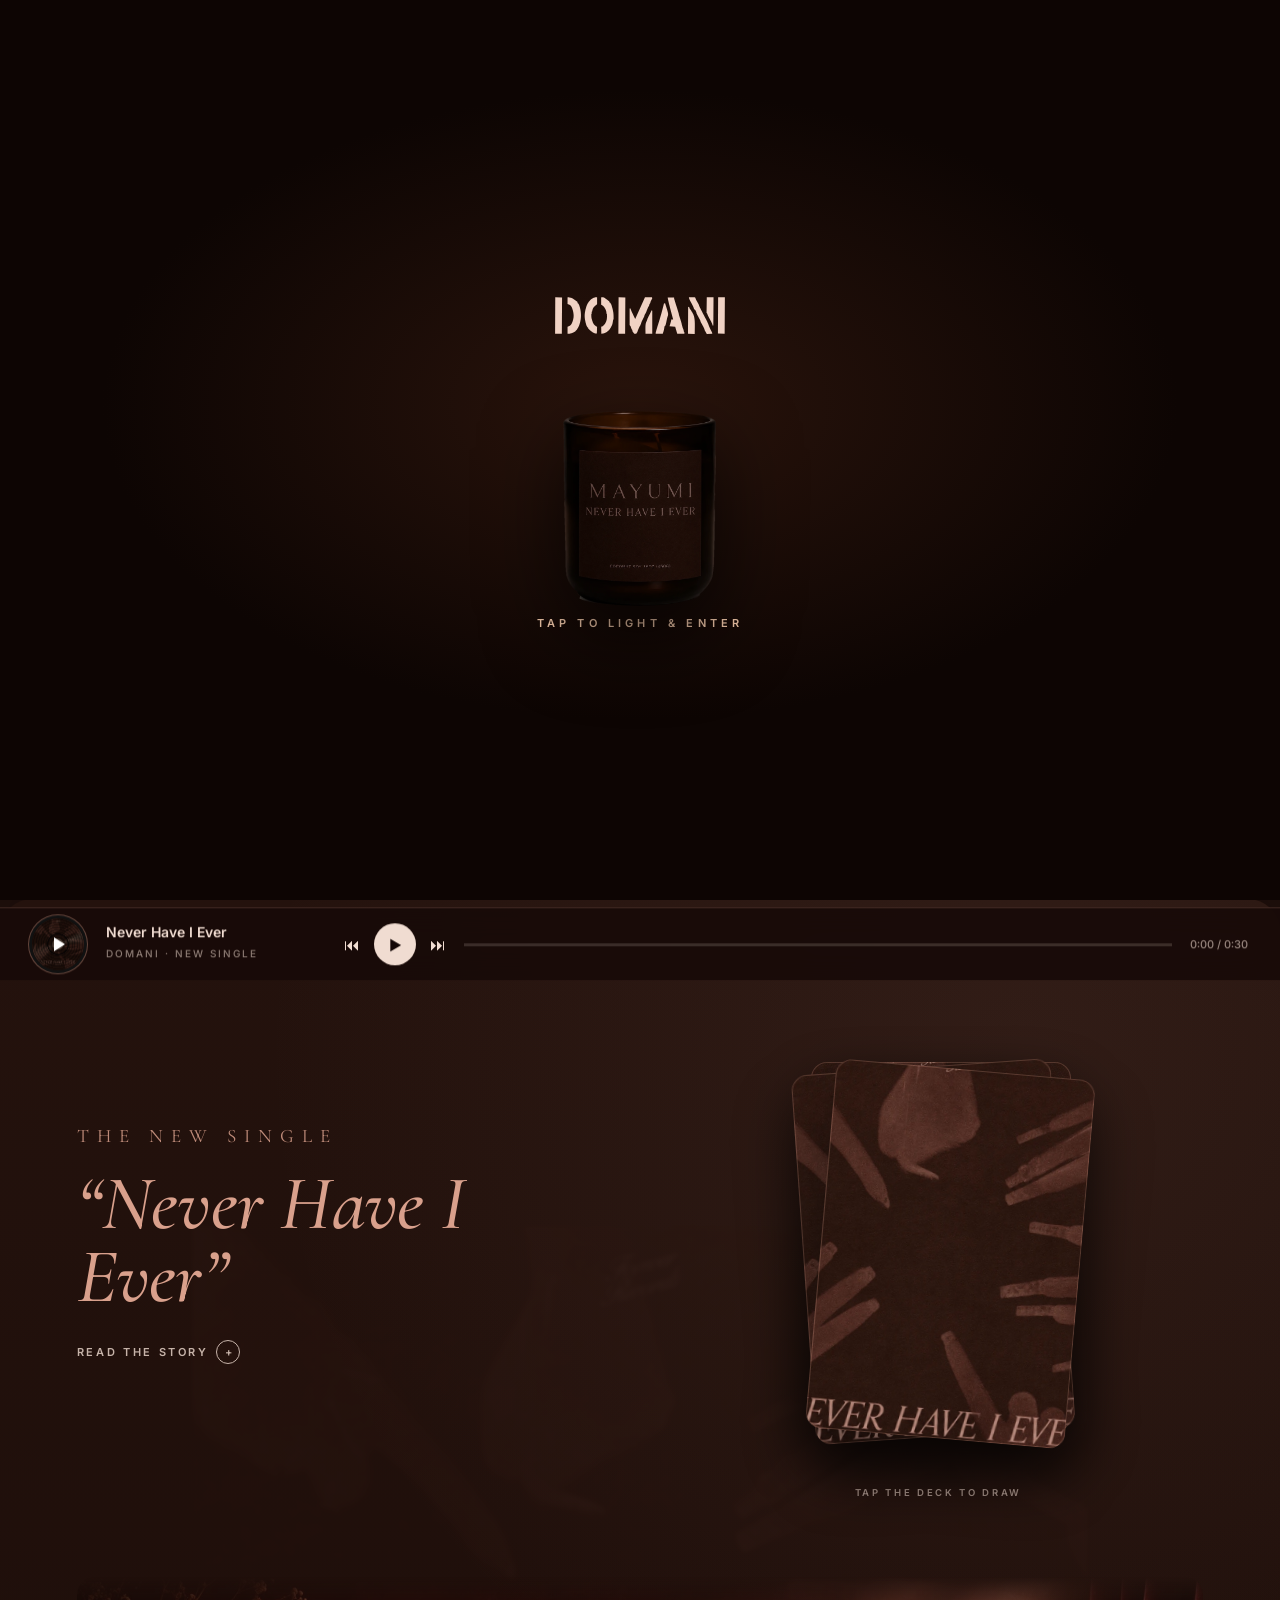
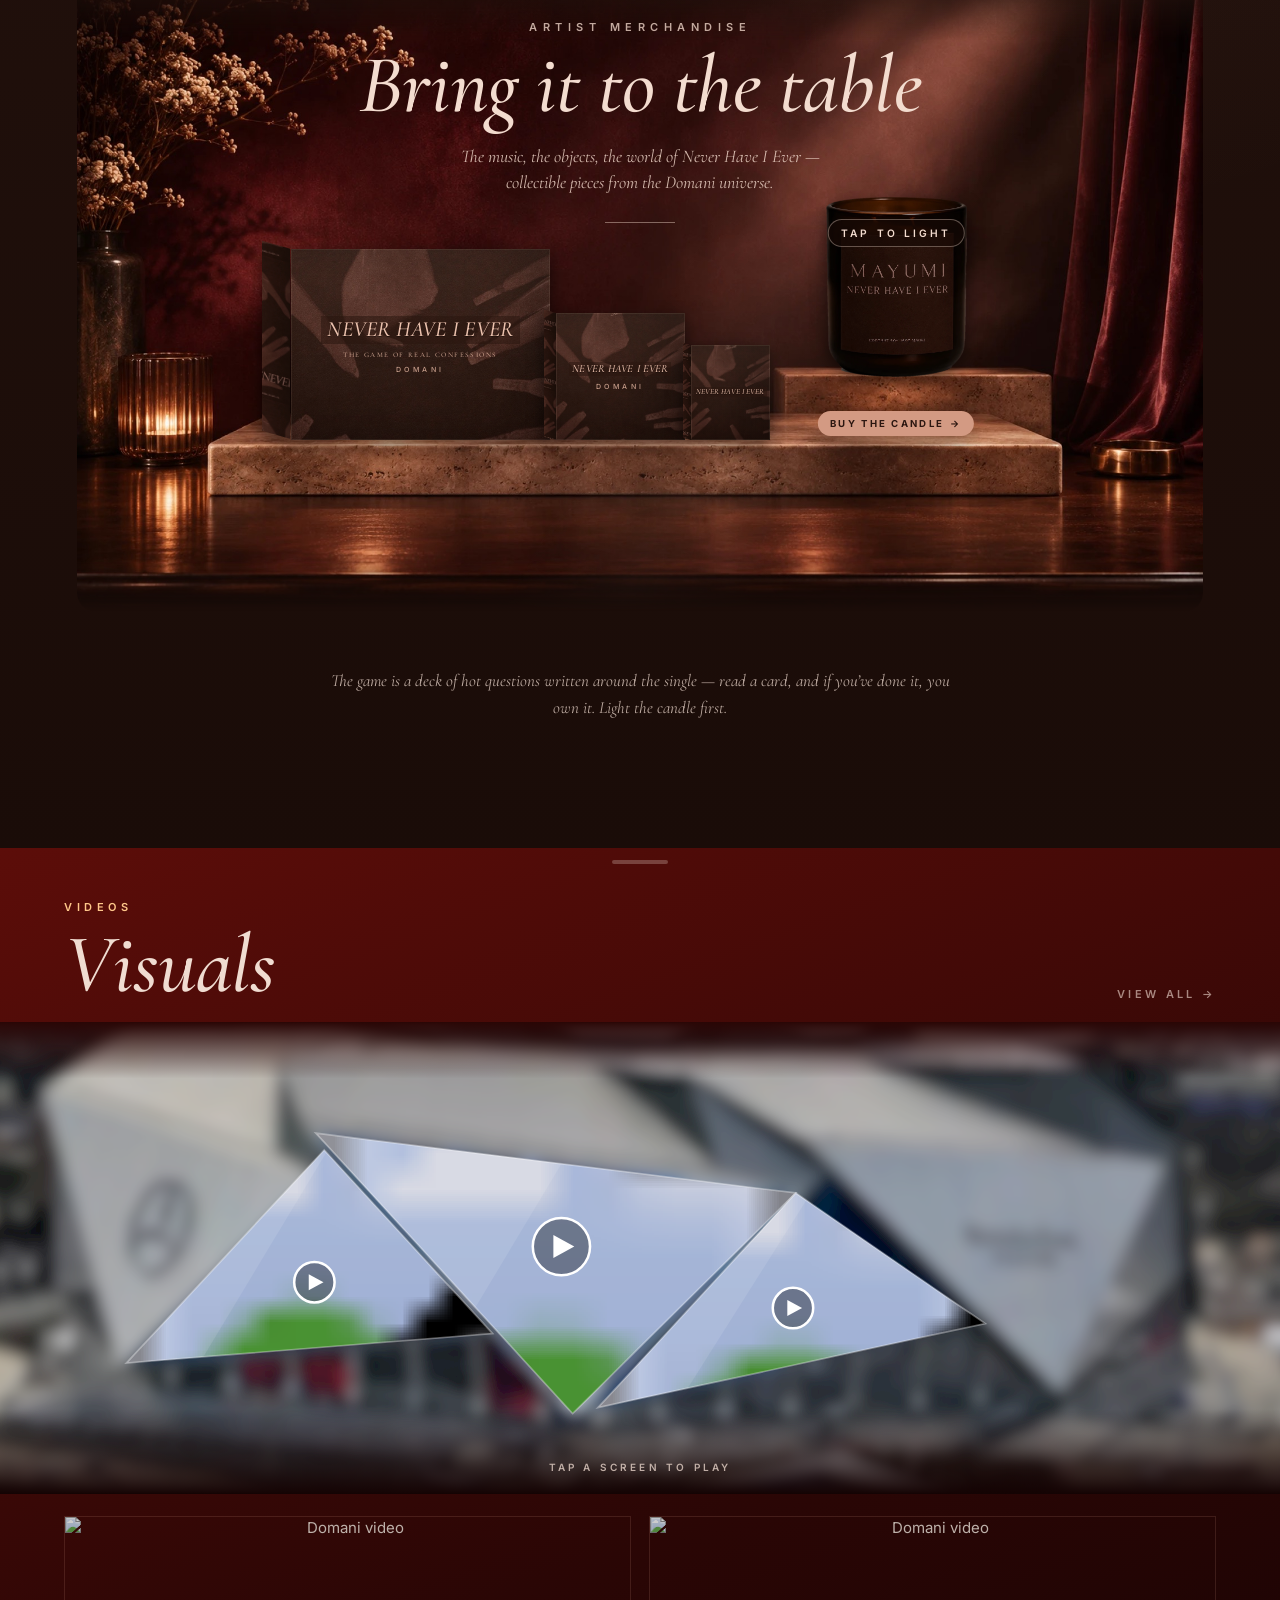
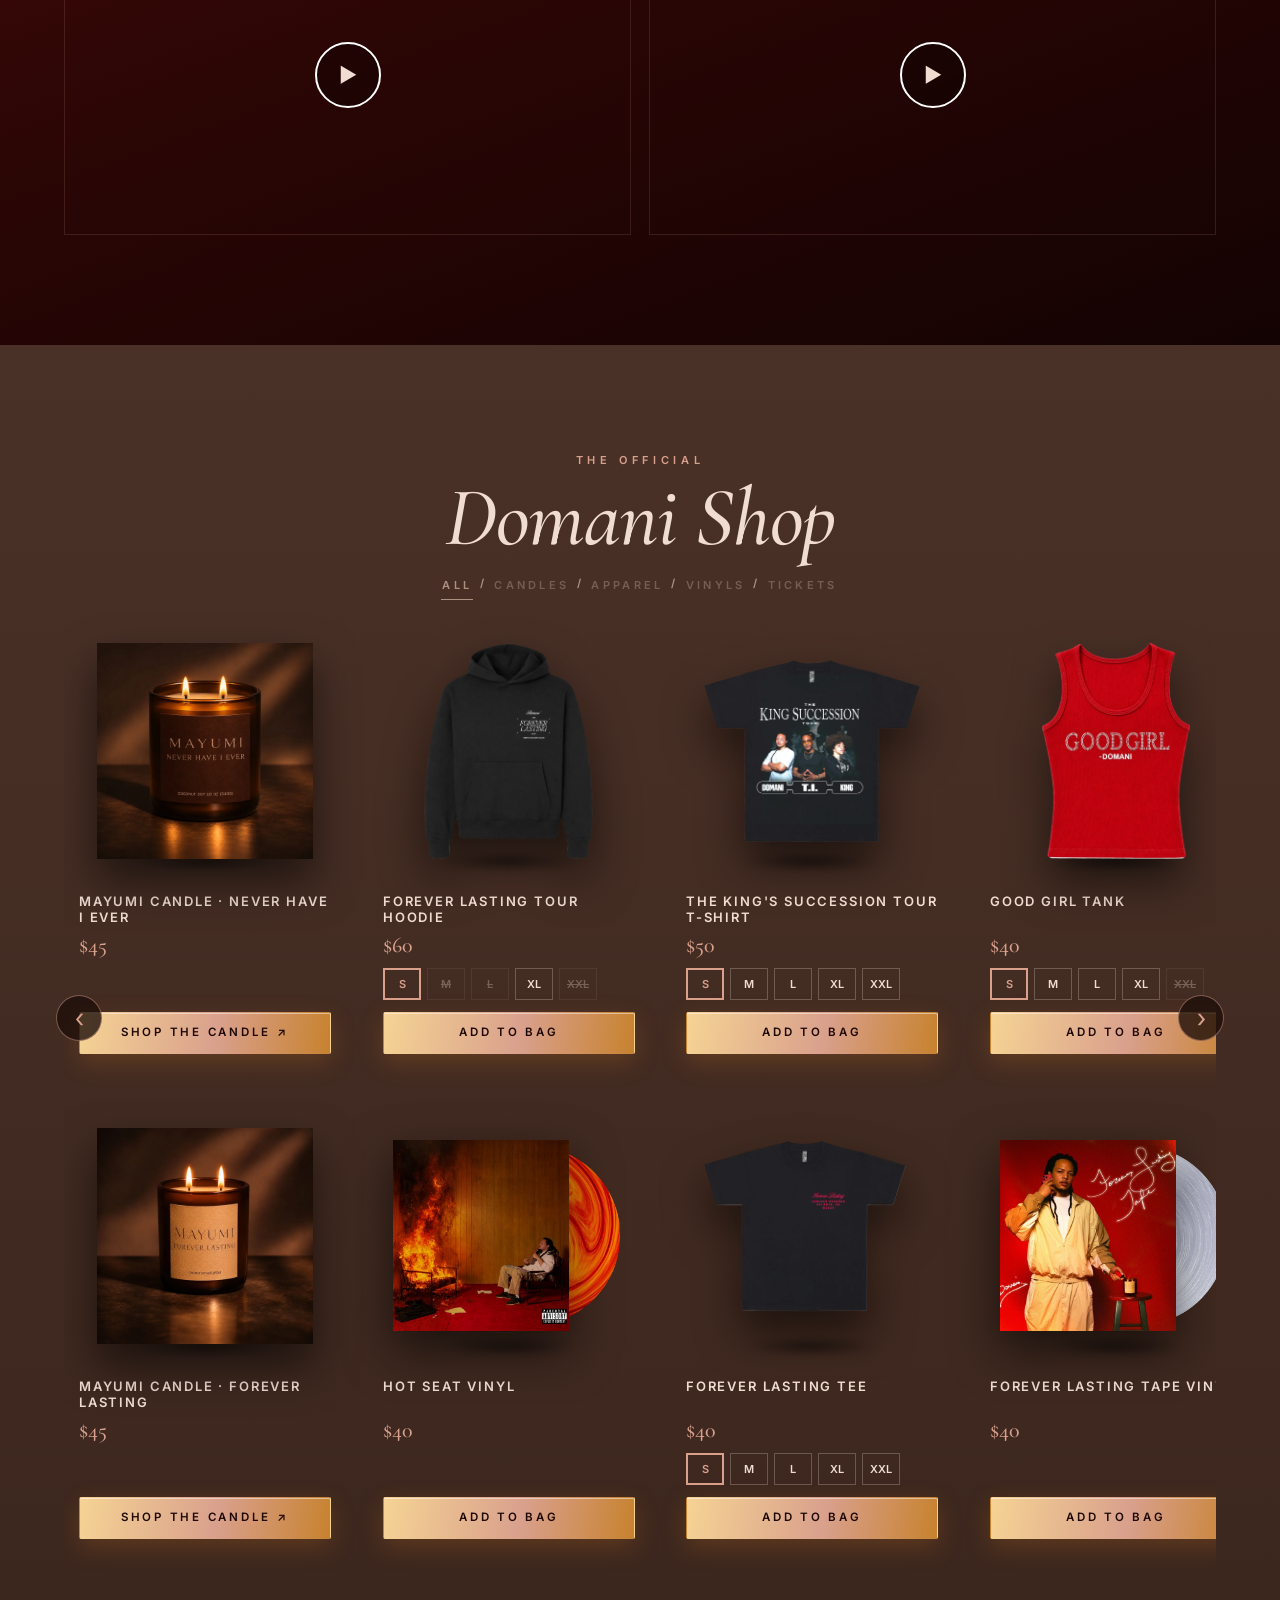
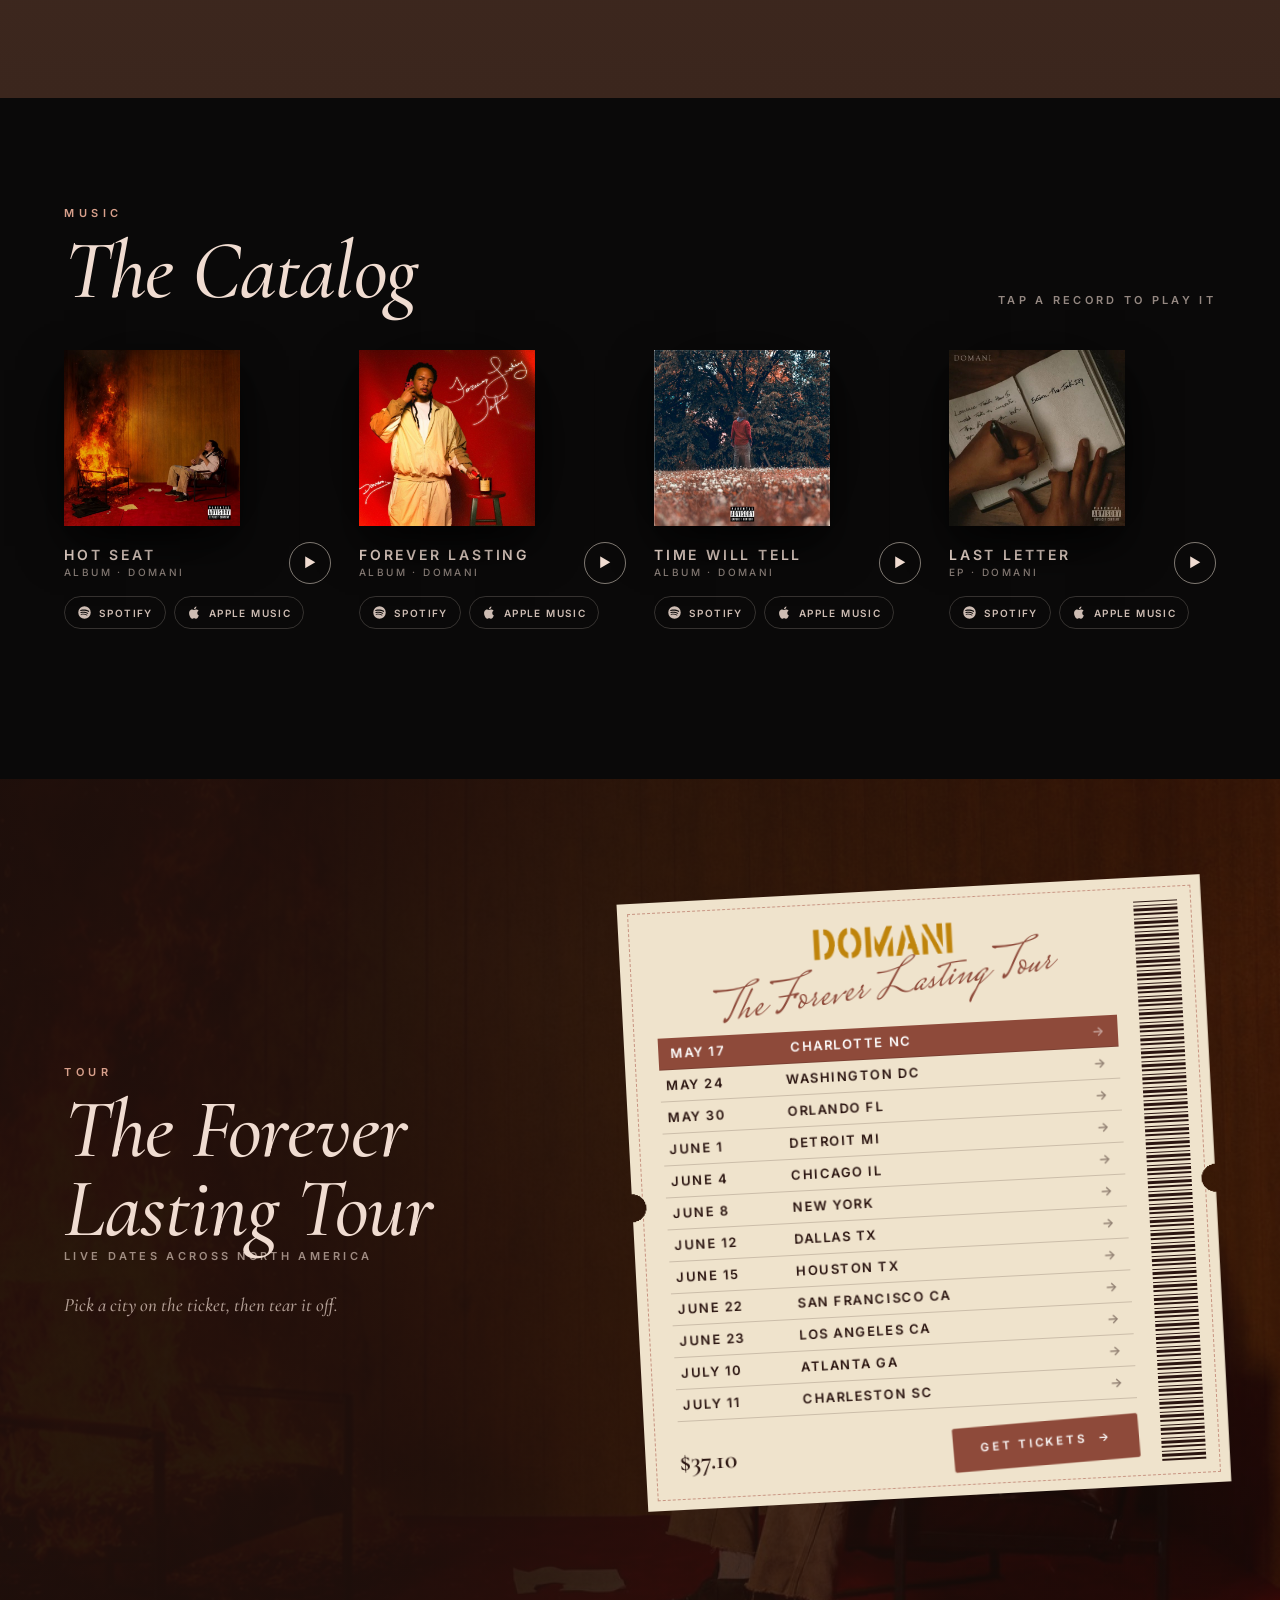
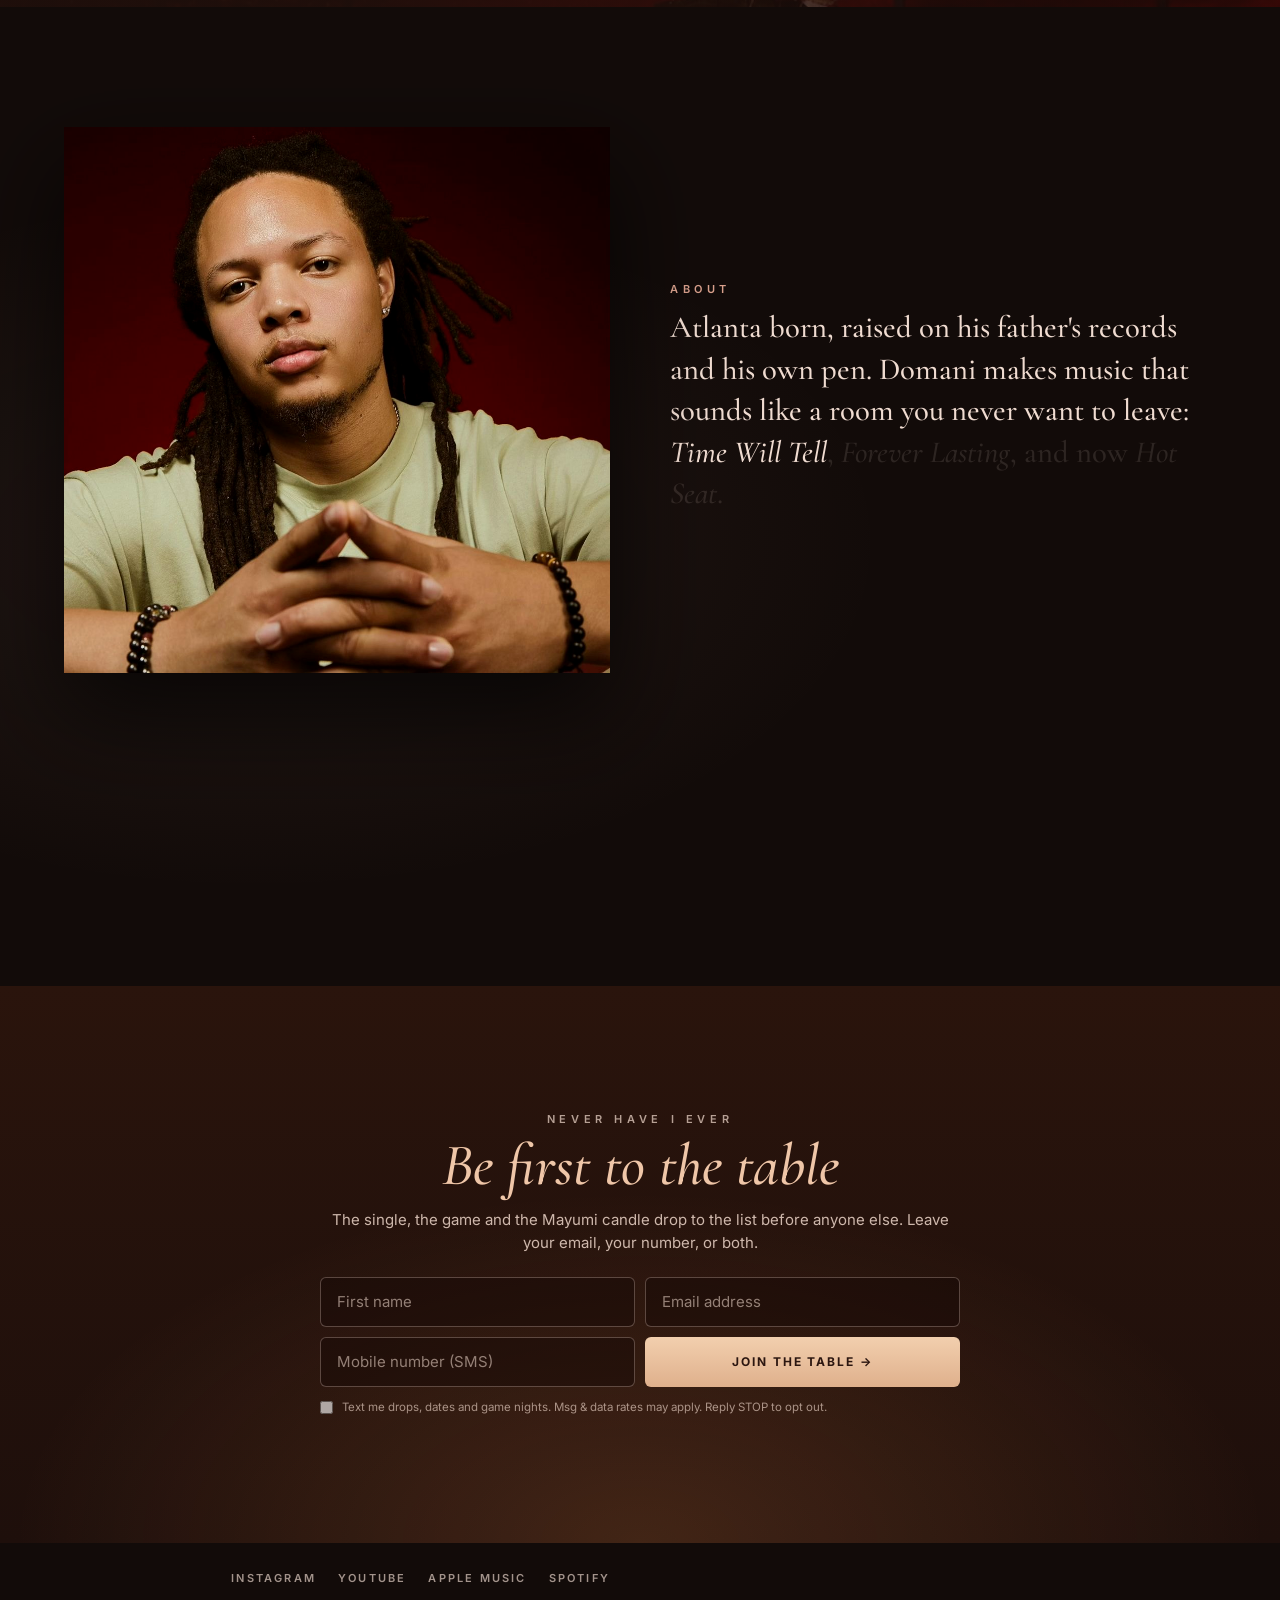
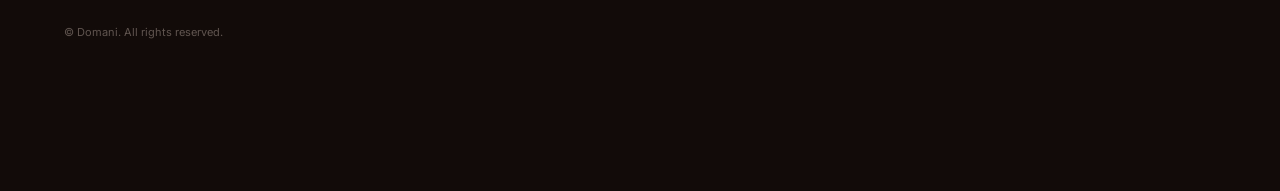
==== nhie/index.html @ e618e6b0 "Candle links go to mayumicandles.com Co-Authored-By: Claude Opus 5.5 <noreply@anthropic.com>" ====
<!doctype html>
<html lang="en">
<head>
<meta charset="utf-8">
<meta name="viewport" content="width=device-width,initial-scale=1,viewport-fit=cover">
<title>Domani · Never Have I Ever</title>
<meta name="description" content="The new single from Domani. A game of hot questions, played across the table."><meta property="og:type" content="music.song"><meta property="og:title" content="Domani · Never Have I Ever"><meta property="og:description" content="The new single from Domani. A game of hot questions, played across the table."><meta property="og:url" content="https://mikeintech.github.io/domani-site/nhie/"><meta property="og:image" content="https://mikeintech.github.io/domani-site/nhie/img/nhie-cover.jpg"><meta property="og:image:width" content="1200"><meta property="og:image:height" content="1200"><meta name="twitter:card" content="summary_large_image"><meta name="twitter:title" content="Domani · Never Have I Ever"><meta name="twitter:description" content="The new single from Domani. A game of hot questions, played across the table."><meta name="twitter:image" content="https://mikeintech.github.io/domani-site/nhie/img/nhie-cover.jpg">
<script>document.documentElement.classList.add("hero3")</script>
<script>try{document.documentElement.dataset.theme=sessionStorage.getItem("nhie-theme")||"dark"}catch(e){document.documentElement.dataset.theme="dark"}</script>
<link rel="icon" href="favicon.png">
<link rel="preconnect" href="https://fonts.googleapis.com">
<link href="https://fonts.googleapis.com/css2?family=Cormorant+Garamond:ital,wght@0,500;0,600;1,500&family=Inter:wght@400;500;600;700&family=Mrs+Saint+Delafield&family=Oswald:wght@500;700&display=swap" rel="stylesheet">
<link rel="stylesheet" href="store.css?v=2">
<link rel="stylesheet" href="v3.css?v=140m">
<script>try{if(localStorage.getItem("domani-entered"))document.documentElement.classList.add("entered");if(localStorage.getItem("domani-joined"))document.documentElement.classList.add("joined")}catch(e){}</script>
</head>
<body class="locked">

<!-- gate: tap to light the candle, then join the list or walk in -->
<div id="gate"><div class="g-in"><img class="g-logo" src="img/logo.svg?v=4" alt="Domani">
  <button id="enter" aria-label="Light the candle to enter"><span class="g-candle"><i class="g-glow"></i><img src="img/nhie-candle-cut.png?v=3" alt=""><i class="g-flame"></i></span><b class="g-tap">Tap to light &amp; enter</b></button>
</div></div>

<header id="nav">
  <a href="#top" class="logo"><img src="img/logo.svg?v=4" alt="Domani"></a>
  <nav><a href="#single">Single</a><a href="#videos">Videos</a><a href="https://mayumicandles.com/" target="_blank" rel="noopener">Candles</a><a href="#shop">Shop</a><a href="#music">Music</a><a href="#tour">Tour</a><a href="#about">About</a></nav>
  <div class="era" role="group" aria-label="Switch era"><a href="../hot.html">Hot Seat</a><a href="./" class=on aria-current=page>Never Have I Ever</a></div>
  <button class="burger" id="burger" aria-label="Open menu" aria-expanded="false"><i></i><i></i></button>
  <button class="themebtn" id="themeBtn" aria-label="Switch to light mode"><svg class="moon" viewBox="0 0 24 24"><path d="M20 14.5A8 8 0 1 1 9.5 4a6.5 6.5 0 0 0 10.5 10.5z"/></svg><svg class="sun" viewBox="0 0 24 24"><circle cx="12" cy="12" r="4.2"/><path d="M12 2v2.5M12 19.5V22M2 12h2.5M19.5 12H22M4.9 4.9l1.8 1.8M17.3 17.3l1.8 1.8M4.9 19.1l1.8-1.8M17.3 6.7l1.8-1.8"/></svg></button>
  <button class="bagbtn" data-open-cart aria-label="Open bag"><svg viewBox="0 0 24 24"><path d="M5 8h14l-1 13H6L5 8z"/><path d="M9 8V6a3 3 0 0 1 6 0v2"/></svg><i data-cart-count></i></button>
</header>

<div id="menu" aria-hidden="true"><nav><a href="#single">Single</a><a href="#videos">Videos</a><a href="https://mayumicandles.com/" target="_blank" rel="noopener">Candles</a><a href="#shop">Shop</a><a href="#music">Music</a><a href="#tour">Tour</a><a href="#about">About</a><a href="#join">Join</a></nav>
  <div class="m-era"><a href="../hot.html">Hot Seat</a><a href="./" class="on">Never Have I Ever</a></div></div>

<main>
<section id="top" class="hero">
  <div class="hero-bg"><img src="img/projection-hotseat.jpg" alt="Domani in the Hot Seat, a room on fire"><img class="live" src="img/projection-hotseat.jpg" alt=""><div class="h2-tex" aria-hidden="true"><img class="t1" src="img/nhie-cover.jpg" alt=""><img class="t2" src="img/nhie-game.jpg" alt=""><img class="t3" src="img/nhie-candle.jpg" alt=""><img class="t4" src="img/f-headshot.jpg" alt=""><img class="t5" src="img/nhie-cover.jpg" alt=""><i class="grain"></i></div></div>
  <svg width="0" height="0" style="position:absolute" aria-hidden="true"><filter id="heat" x="-5%" y="-5%" width="110%" height="110%">
    <feTurbulence id="heatT" type="fractalNoise" baseFrequency="0.009 0.035" numOctaves="2" seed="3" result="n"/>
    <feDisplacementMap id="heatD" in="SourceGraphic" in2="n" scale="26" xChannelSelector="R" yChannelSelector="G"/></filter></svg>
  <div class="hero-glow"></div>
  <canvas id="embers"></canvas>
  <div class="h2-art" aria-hidden="true"><div class="h2-rec"><span></span></div><img src="img/nhie-cover.jpg" alt=""></div>
  <div class="hero-c">
    <h1 class="neon"><img class="lg-glow" src="img/logo-glow.svg?v=2" alt="Domani"><img class="lg-dark" src="img/logo-dark.svg?v=2" alt=""></h1>
    <p class="script">Never Have I Ever</p>
    <p class="kick">The new single &nbsp;—&nbsp; coming soon</p>
    <div class="hero-cta"><a class="btn gold" href="#single">Play the game <span>→</span></a><a class="btn" href="#single-shop">Shop the single <span>→</span></a></div>
  </div>
  <div class="hero-tt" aria-hidden="true"><div class="tt-plane">
    <div class="tt-mat"></div>
    <div class="tt-rec"><span class="tt-lbl"><i></i></span></div>
    <i class="tt-sheen"></i>
  </div></div>
  <div class="h3-scene"><div class="h3-room">
    <i class="h3-light"></i><i class="h3-sun"></i><i class="h3-sun s2"></i><i class="h3-shade"></i><i class="h3-floor"></i>
    <div class="h3-rec"><div class="h3-vinyl"><span></span></div><img src="img/nhie-cover.jpg" alt=""><button class="h3-play" id="heroPlay" aria-label="Play"><svg class="pl" viewBox="0 0 24 24"><path d="M8 5v14l11-7z"/></svg><svg class="pa" viewBox="0 0 24 24"><path d="M7 5h4v14H7zM13 5h4v14h-4z"/></svg></button></div>
  </div></div>
  <div class="h3-c">
    <p class="h3-eye">The new single</p>
    <h1 class="h3-t">Never Have I Ever</h1>
    <p class="h3-p">The new single from Domani. A game of hot questions, played across the table to get to know the person in front of you.</p>
    <div class="h3-cta"><a class="h3-b solid" href="#single">Play the game <span>▶</span></a><a class="h3-b" href="#videos">Watch video <span>▶</span></a></div>
  </div>
  <a href="#single" class="h3-down" aria-label="Scroll down"><svg viewBox="0 0 24 24"><path d="M12 4v15M5 12l7 7 7-7"/></svg></a>
  <a href="#single" class="scrollcue">Scroll</a>
</section>

<section id="single" class="nhie">
  <div class="story">
    <div>
      <p class="eyebrow">The new single</p>
      <h2>&ldquo;Never Have I Ever&rdquo;</h2>
      <details class="more"><summary><span>Read the story</span><i>+</i></summary>
      <p>The record started at a table. A few people, a deck of questions, nobody allowed to dodge. The game is simple: someone says something they've never done, and whoever has done it has to own it.</p>
      <p>Domani wrote it about that moment across the table, when a hot question gets you closer to the person in front of you than a month of small talk ever could.</p>
      <p class="q">Ask the question. Watch who flinches.</p>
      </details>
    </div>
    <div class="deck-col"><div class="deck" id="deck"><p class="hint">Tap the deck to draw</p></div>
    <div class="deck-cap" id="deckCap"><form class="cap" data-src="game" novalidate>
      <p class="cap-k">Three cards in</p><h3>Want the whole deck?</h3><p class="cap-s">Join the list and we&rsquo;ll text you when the game drops, plus a few cards nobody else gets.</p>
      <div class="cap-f"><input type="text" name="fname" placeholder="First name" aria-label="First name" autocomplete="given-name"><input type="email" name="email" placeholder="Email address" aria-label="Email address" autocomplete="email"><input type="tel" name="phone" placeholder="Mobile number (SMS)" aria-label="Mobile number" autocomplete="tel"><button>Deal me in <i>→</i></button></div>
      <label class="cap-c"><input type="checkbox" name="sms"> Text me drops, dates and game nights. Msg &amp; data rates may apply. Reply STOP to opt out.</label>
      <p class="cap-e" role="alert"></p><p class="cap-t">You&rsquo;re at the table. Watch your phone.</p>
    </form><button class="dc-x" aria-label="Keep playing">Keep playing</button></div></div>
  </div>

  <div id="single-shop" class="stage-wrap">
    <div class="stage-head">
      <p class="eyebrow center">Artist merchandise</p>
      <h2 class="stage-h">Bring it to the table</h2>
      <p class="stage-sub">The music, the objects, the world of Never Have I Ever &mdash;<br>collectible pieces from the Domani universe.</p>
      <i class="stage-rule"></i>
    </div>
    <div class="stage-scroll"><div class="stage" id="stage">
      <i class="beam"></i><i class="candle-light"></i>
      <button class="obj o-game" data-p="0" aria-label="The Game"><span class="bx"><b>Never Have I Ever</b><small>The game of real confessions</small><em>Domani</em></span></button>
      <button class="obj o-cd" data-p="1" aria-label="Album CD"><span class="bx"><b>Never Have I Ever</b><em>Domani</em></span></button>
      <button class="obj o-tape" data-p="2" aria-label="Cassette"><span class="bx"><b>Never Have I Ever</b></span></button>
      <button class="obj o-candle unlit" data-p="3" aria-label="Mayumi candle, tap to light"><span class="tap-l"><b class="on-t">Tap to light</b><b class="off-t">Tap to blow out</b></span><img src="img/nhie-candle-cut.png?v=3" alt=""><i class="glow"></i><span class="smoke"><i></i><i></i><i></i></span><i class="flame"></i></button>
      <a class="cbuy" href="https://mayumicandles.com/#nhie" target="_blank" rel="noopener">Buy the candle <i>→</i></a>
    </div></div>
    <p class="stage-note">The game is a deck of hot questions written around the single &mdash; read a card, and if you&rsquo;ve done it, you own it. Light the candle first.</p>
  </div>

</section>

<section id="videos" class="sec">
  <div class="row-h"><div><p class="eyebrow">Videos</p><h2 class="big">Visuals</h2></div><a class="sub" href="https://www.youtube.com/@domani" target="_blank" rel="noopener">View all →</a></div>
  <div class="vids" id="vids"></div>
</section>

<section id="shop" class="sec">
  <p class="eyebrow center">The official</p>
  <h2 class="big center">Domani Shop</h2>
  <p class="sub center shopf"><button data-f="all" class="on">All</button> &nbsp;/&nbsp; <button data-f="candles">Candles</button> &nbsp;/&nbsp; <button data-f="apparel">Apparel</button> &nbsp;/&nbsp; <button data-f="vinyls">Vinyls</button> &nbsp;/&nbsp; <a href="#tour">Tickets</a></p>
  <div class="tabs" role="tablist">
    <button class="on" data-f="all">All</button>
    <button data-f="candles">Candles</button>
    <button data-f="apparel">Apparel</button>
    <button data-f="vinyls">Vinyls</button>
  </div>
  <div class="rail-wrap"><button class="arr l" aria-label="Previous">‹</button><div class="rail" id="rail"></div><button class="arr r" aria-label="Next">›</button></div>
</section>

<section id="music" class="sec">
  <div class="row-h"><div><p class="eyebrow">Music</p><h2 class="big">The Catalog</h2></div><span class="sub">Tap a record to play it</span></div>
  <div class="crate" id="crate"></div>
  <div class="tracks" id="tracks"></div>
</section>

<section id="tour" class="sec tour">
  <div class="tour-l">
    <p class="eyebrow">Tour</p>
    <h2 class="big">The Forever<br>Lasting Tour</h2>
    <p class="sub">Live dates across North America</p>
    <p class="hint">Pick a city on the ticket, then tear it off.</p>
  </div>
  <div class="ticket" id="ticket">
    <div class="stub-top"><img src="img/wordmark.png" alt="Domani"><span class="script">The Forever Lasting Tour</span></div>
    <ul id="dates"></ul>
    <div class="stub-foot"><span id="tixPrice"></span><button class="btn red" id="tixBuy">Get tickets <span>→</span></button></div>
    <div class="barcode"></div>
  </div>
</section>

<section id="about" class="about">
  <div class="portrait" id="portrait"><img src="img/f-headshot.jpg" alt="Domani"></div>
  <div class="about-c">
    <p class="eyebrow">About</p>
    <p class="bio">Atlanta born, raised on his father's records and his own pen. Domani makes music that sounds like a room you never want to leave: <em>Time Will Tell</em>, <em>Forever Lasting</em>, and now <em>Hot Seat</em>.</p>
  </div>
  <div class="spray" id="spray"><img src="img/logo.svg?v=4" alt="Domani"></div>
  <div id="join" class="join join-b">
  <form class="cap" data-src="mid" novalidate>
      <p class="cap-k">Never Have I Ever</p><h3>Be first to the table</h3><p class="cap-s">The single, the game and the Mayumi candle drop to the list before anyone else. Leave your email, your number, or both.</p>
      <div class="cap-f"><input type="text" name="fname" placeholder="First name" aria-label="First name" autocomplete="given-name"><input type="email" name="email" placeholder="Email address" aria-label="Email address" autocomplete="email"><input type="tel" name="phone" placeholder="Mobile number (SMS)" aria-label="Mobile number" autocomplete="tel"><button>Join the table <i>→</i></button></div>
      <label class="cap-c"><input type="checkbox" name="sms"> Text me drops, dates and game nights. Msg &amp; data rates may apply. Reply STOP to opt out.</label>
      <p class="cap-e" role="alert"></p><p class="cap-t">You&rsquo;re at the table. Watch your phone.</p>
    </form>
</div>
  <div class="social">
    <a href="https://instagram.com/domaniharris" target="_blank" rel="noopener">Instagram</a>
    <a href="https://www.youtube.com/@domani" target="_blank" rel="noopener">YouTube</a>
    <a href="https://music.apple.com/us/artist/domani/" target="_blank" rel="noopener">Apple Music</a>
    <a href="https://open.spotify.com/search/domani" target="_blank" rel="noopener">Spotify</a>
  </div>
  <p class="fine">© Domani. All rights reserved.</p>
</section>
</main>

<!-- one player for the whole visit -->
<div id="player">
  <button class="p-art" id="pDisc" aria-label="Play or pause"><img id="pArt" src="img/nhie-cover.jpg" alt=""><i class="p-ico"></i></button>
  <div class="p-meta"><b id="pT">Never Have I Ever</b><small id="pA">Domani · New single</small></div>
  <div class="p-ctl"><button id="pPrev" aria-label="Previous">⏮</button><button id="pPlay" aria-label="Play">▶</button><button id="pNext" aria-label="Next">⏭</button></div>
  <div class="p-bar"><i id="pFill"></i></div>
  <span class="p-time" id="pTime">0:00 / 0:30</span>
</div>

<div id="theater" role="dialog" aria-label="Video"><button class="x" aria-label="Close">×</button><div class="screen"><iframe id="tv" title="Domani video" allow="autoplay; encrypted-media; picture-in-picture" allowfullscreen></iframe></div></div>

<script src="https://cdnjs.cloudflare.com/ajax/libs/gsap/3.12.5/gsap.min.js"></script>
<script src="https://cdnjs.cloudflare.com/ajax/libs/gsap/3.12.5/ScrollTrigger.min.js"></script>
<script src="https://cdn.jsdelivr.net/npm/lenis@1.1.13/dist/lenis.min.js"></script>
<script src="store.js?v=4"></script>
<script src="v3.js?v=65"></script>
<script src="motion.js?v=6"></script>
<script>
(() => {
  const C = ['Ghosted someone.', 'Had a situationship last longer than a relationship.', 'Flirted just for attention.', 'Talked to two people at the same time.', 'Fallen for someone on the first night.', 'Sent a text and instantly regretted it.', 'Stayed when I should have left.', 'Said I love you first.'], d = document.getElementById('deck'); let n = 0, drawn = 0;
  const mk = () => { const c = document.createElement('div'); c.className = 'card';
    c.innerHTML = '<div class="bk"></div><div class="fr"><small>Never have I ever</small><b>' + C[n++ % C.length] + '</b><em>DOMANI</em></div>'; d.prepend(c); };
  for (let i = 0; i < 3; i++) mk();
  // after three cards, the next one dealt is the sign-up card, face up
  const capCard = () => { const c = document.createElement('div'); c.className = 'card capc'; c.innerHTML = '<div class="bk"></div><div class="fr"></div>';
    const k = document.getElementById('deckCap'); k.classList.add('on'); c.querySelector('.fr').appendChild(k); d.appendChild(c);
    requestAnimationFrame(() => requestAnimationFrame(() => c.classList.add('up'))); };
  const dropCap = () => { const c = d.querySelector('.capc'); if (!c) return; c.classList.add('gone'); setTimeout(() => c.remove(), 700); };
  window.__dropCap = dropCap;
  d.onclick = e => { if (e.target.closest('.capc')) return;
    const cs = d.querySelectorAll('.card'), top = cs[cs.length - 1];
    if (!top.classList.contains('up')) { top.classList.add('up'); return; }
    top.classList.add('gone'); setTimeout(() => top.remove(), 700); mk();
    if (++drawn === 3 && !window.__joined) setTimeout(capCard, 450); };
  document.querySelector('.dc-x').onclick = e => { e.preventDefault(); dropCap(); };
  document.querySelectorAll('.notify').forEach(f => f.onsubmit = e => { e.preventDefault(); f.classList.add('ok'); f.querySelector('button').textContent = 'You\u2019re on the list'; f.querySelector('input').disabled = true; });
})();
</script>
<script>
(() => { const st = document.getElementById('stage'), lu = document.getElementById('lineup') || document.createElement('div');
  const hi = p => { st.querySelectorAll('.obj').forEach(o => o.classList.toggle('on', o.dataset.p === p)); lu.querySelectorAll('.li').forEach(o => o.classList.toggle('on', o.dataset.p === p)); };
  [st].forEach(r => r.querySelectorAll('[data-p]').forEach(o => { o.onmouseenter = () => hi(o.dataset.p); o.onmouseleave = () => hi(null); o.onfocus = () => hi(o.dataset.p); }));
  st.querySelectorAll('.obj').forEach(o => o.onclick = () => { hi(o.dataset.p); });
  const sc = st.parentNode; if (sc.scrollWidth > sc.clientWidth) sc.scrollLeft = 150;
  const cd = st.querySelector('.o-candle'); cd.addEventListener("click", () => { const u = cd.classList.toggle("unlit"); cd.setAttribute("aria-label", u ? "Mayumi candle, tap to light" : "Mayumi candle, tap to blow out"); });
  lu.querySelectorAll('.buy').forEach(b => b.onclick = () => { b.classList.add('ok'); b.innerHTML = 'On the list ✓'; });
})();
</script>
</body>
</html>
---- nhie/store.css ----
/* ---- product picker ---- */
.card.prod{background:none;border:0;text-align:left;color:inherit;cursor:pointer;padding:0}
.pd-art{position:relative;aspect-ratio:1;display:grid;place-items:center;margin-bottom:16px;border-radius:8px;perspective:900px;
  background:radial-gradient(closest-side,rgba(255,190,140,.16),transparent 75%),rgba(255,255,255,.03)}
.pd-art>img{max-width:84%;max-height:84%;object-fit:contain}
.pd-price{font:500 26px/1 var(--serif);margin-bottom:16px}
.pd-l{font:600 11px/1 var(--ui);letter-spacing:.18em;text-transform:uppercase;opacity:.65;margin-bottom:10px}
.pd-v{display:flex;flex-wrap:wrap;gap:8px;margin-bottom:20px}
.pd-v button{min-width:52px;padding:11px 14px;border:1px solid rgba(var(--line),.3);border-radius:10px;font:600 13px/1 var(--ui);letter-spacing:.06em}
.pd-v button.on{background:#eeeae6;color:#1c1414;border-color:#eeeae6}
.pd-v button:disabled{opacity:.35;text-decoration:line-through;cursor:not-allowed}
.pd-v.tix{flex-direction:column}.pd-v.tix button{text-align:left}
.cta.add{width:100%;justify-content:center}
.cta:disabled{opacity:.5;cursor:not-allowed}
.alb .cta{margin:0 8px 8px 0}

/* ---- bag button + count ---- */
.bagbtn{position:relative;width:44px;height:44px;display:grid;place-items:center;margin-left:18px}
.bagbtn svg,.dock svg{fill:none;stroke:#f1d9b0;stroke-width:1.7;stroke-linejoin:round;stroke-linecap:round}
.bagbtn svg{width:26px;height:26px}
[data-cart-count]{position:absolute;top:2px;right:0;min-width:18px;height:18px;padding:0 5px;border-radius:9px;background:var(--gold);color:#1d0806;
  font:700 11px/18px var(--ui);text-align:center;font-style:normal;transform:scale(0);transition:transform .3s cubic-bezier(.2,1.6,.4,1)}
[data-cart-count].on{transform:scale(1)}
.dock button{position:relative}
.dock [data-cart-count]{top:4px;right:2px}

/* ---- cart drawer ---- */
.cartscrim{position:fixed;inset:0;z-index:60;background:rgba(22,10,7,.4);opacity:0;pointer-events:none;transition:opacity .35s}
.cartscrim.on{opacity:1;pointer-events:auto}
.cartd{position:fixed;top:0;right:0;bottom:0;z-index:61;width:min(440px,100vw);display:flex;flex-direction:column;background:rgba(24,7,5,.96);backdrop-filter:blur(14px);
  border-left:1px solid rgba(217,163,90,.35);transform:translateX(102%);transition:transform .45s cubic-bezier(.2,.8,.2,1);color:var(--ink)}
.cartd.on{transform:none}
.cartd-h{display:flex;align-items:center;justify-content:space-between;padding:22px 24px 12px}
.cartd-h h2{font:400 36px/1 var(--serif)}
.cartd .close{position:static;width:40px;height:40px;border-radius:50%;border:1px solid rgba(var(--line),.35);font-size:22px}
.cartd-b{flex:1;overflow:auto;padding:6px 24px}
.cart-empty{font:italic 18px/1.5 var(--serif);opacity:.75;padding:30px 0}
.cl{display:grid;grid-template-columns:76px 1fr;gap:14px;padding:14px 0;border-bottom:1px solid rgba(var(--line),.12)}
.cl img{width:76px;height:76px;object-fit:contain;background:rgba(255,255,255,.04);border-radius:8px}
.cl b{display:block;font:500 17px/1.2 var(--serif)}
.cl small{display:block;font-size:12px;opacity:.65;margin-top:3px}
.cl span{display:block;font:600 13px/1 var(--ui);margin-top:8px}
.qty{display:flex;align-items:center;gap:10px;margin-top:10px}
.qty button{width:28px;height:28px;border-radius:50%;border:1px solid rgba(var(--line),.3);font-size:16px;line-height:1}
.qty em{font-style:normal;min-width:16px;text-align:center}
.qty .rm{width:auto;border:0;font-size:11px;letter-spacing:.12em;text-transform:uppercase;opacity:.6;margin-left:auto}
.cartd-f{padding:16px 24px calc(22px + env(safe-area-inset-bottom));border-top:1px solid rgba(var(--line),.12)}
.cartd-f:empty{display:none}
.sub{display:flex;justify-content:space-between;font:500 20px/1 var(--serif)}
.tax{font-size:12px;opacity:.6;margin:8px 0 14px}.tax.warn{opacity:1;color:var(--gold)}
.cartd .checkout{width:100%;justify-content:center}

@media (max-width:820px),(max-aspect-ratio:5/4){
  .bagbtn{margin-left:auto;margin-right:4px}
  .burger{margin-left:0}
  .cartd{top:auto;left:12px;right:12px;bottom:12px;width:auto;max-height:72vh;border:1px solid rgba(217,163,90,.35);border-radius:22px;transform:translateY(calc(100% + 30px))}
  .cartd.on{transform:none}
  .cartd-h h2{font-size:28px}
  .pd-art{width:62%;margin:0 auto 14px}
}

/* picker art moves on its own: records slide out of the sleeve and spin, clothes turn to the back */
.pd-art .vin{animation:vinpull 5s cubic-bezier(.3,1,.4,1) infinite}
.pd-art .disc2{animation:discout 5s cubic-bezier(.3,1,.4,1) infinite}
@keyframes vinpull{0%,8%{transform:none}30%,80%{transform:translateX(-14%)}100%{transform:none}}
@keyframes discout{0%,8%{transform:none}30%{transform:translateX(42%) rotate(220deg)}80%{transform:translateX(42%) rotate(560deg)}100%{transform:none}}
.pd-art .turn-in{animation:turnauto 6s ease-in-out infinite}
@keyframes turnauto{0%,40%{transform:none}50%,90%{transform:rotateY(180deg)}}
---- nhie/v3.css ----
:root{--line:243,231,218;--bg:#1e0f0b;--ink:#f0dcd1;--gold:#d9a08c;--acc:#a8604c;--accd:#3a1d15;--serif:'Cormorant Garamond',Georgia,serif;--ui:Inter,system-ui,sans-serif;--disp:Oswald,Impact,sans-serif;--script:'Mrs Saint Delafield',cursive;
  transition:--acc 1s}
*{box-sizing:border-box;margin:0;padding:0}
html{scroll-behavior:smooth;scroll-padding-top:70px}
body{background:var(--bg);color:var(--ink);font:400 15px/1.5 var(--ui);overflow-x:hidden}
body.locked{overflow:hidden}
button{background:none;border:0;color:inherit;font:inherit;cursor:pointer}
a{color:inherit;text-decoration:none}
img{display:block;max-width:100%}
body::before{content:'';position:fixed;inset:0;z-index:-1;pointer-events:none;transition:background 1.2s;
  background:radial-gradient(1100px 700px at 15% 0%,color-mix(in srgb,var(--acc) 26%,transparent),transparent 70%),radial-gradient(900px 600px at 100% 100%,color-mix(in srgb,var(--acc) 14%,transparent),transparent 70%)}

/* ---------- gate ---------- */
#gate{position:fixed;inset:0;z-index:100;display:grid;place-items:center;background:#050101;transition:opacity 1.2s ease,visibility 0s 1.2s}
#gate.gone{opacity:0;visibility:hidden}
#enter{display:flex;flex-direction:column;align-items:center;gap:10px;font:600 13px/1 var(--ui);letter-spacing:.35em;text-transform:uppercase;color:var(--gold)}
#enter small{font-size:10px;opacity:.5;letter-spacing:.3em}
#enter .needle{width:120px;height:120px;border-radius:50%;margin-bottom:18px;animation:spin 6s linear infinite;
  background:radial-gradient(circle,#a8604c 0 18%,#111 19% 21%,transparent 22%),repeating-radial-gradient(circle,#161010 0 2px,#160a07 2px 4px);box-shadow:0 0 60px rgba(168,96,76,.25)}
@keyframes spin{to{transform:rotate(360deg)}}

/* ---------- nav ---------- */
#nav{position:fixed;top:0;left:0;right:0;z-index:40;display:flex;align-items:center;gap:30px;padding:16px clamp(16px,4vw,48px);transition:background .4s,padding .4s}
#nav.solid{background:rgba(24,11,8,.82);backdrop-filter:blur(12px);padding-top:10px;padding-bottom:10px;border-bottom:1px solid rgba(217,160,140,.15)}
.logo img{height:26px;width:auto}
#nav nav{display:flex;gap:28px;margin:0 auto}
#nav nav a{font:500 12px/1 var(--ui);letter-spacing:.2em;text-transform:uppercase;opacity:.75;padding:8px 0;border-bottom:2px solid transparent;transition:.3s}
#nav nav a:hover,#nav nav a.on{opacity:1;border-color:var(--gold)}
.bagbtn{margin-left:0}
.bagbtn.bump{animation:bump .5s}
@keyframes bump{40%{transform:scale(1.3) rotate(-8deg)}}

/* ---------- hero ---------- */
.hero{position:sticky;top:0;z-index:0;height:100svh;min-height:600px;overflow:hidden;display:grid;place-items:center}
.hero-bg{position:absolute;inset:0}
.hero-bg img{width:100%;height:100%;object-fit:cover;object-position:30% 50%;transform:scale(1.12);filter:brightness(.25) saturate(.6);transition:filter 2.4s ease,transform 9s cubic-bezier(.2,.6,.2,1)}
.lit .hero-bg img{filter:brightness(.72) saturate(1.1);transform:scale(1)}
.hero-bg img.live{position:absolute;inset:0;opacity:0;mix-blend-mode:screen;transition:transform 9s cubic-bezier(.2,.6,.2,1);
  -webkit-mask:url(img/firemask.png?v=2) 30% 50%/cover no-repeat;mask:url(img/firemask.png?v=2) 30% 50%/cover no-repeat}
.lit .hero-bg img.live{filter:url(#heat) saturate(1.1);opacity:var(--fl,.85)}
.hero::after{content:'';position:absolute;inset:0;background:linear-gradient(180deg,rgba(30,15,11,.55),transparent 30%,transparent 60%,var(--bg)),radial-gradient(ellipse at 50% 40%,transparent 30%,rgba(22,10,7,.55))}
.hero-glow{position:absolute;left:-6%;top:35%;width:40%;height:70%;z-index:1;mix-blend-mode:screen;opacity:0;pointer-events:none;
  background:radial-gradient(closest-side,rgba(255,120,30,.22),rgba(255,60,10,.06) 55%,transparent);transition:opacity 2s}
.lit .hero-glow{opacity:1;animation:flick 1.7s infinite}
@keyframes flick{0%,100%{opacity:.75}20%{opacity:.9}35%{opacity:.65}55%{opacity:.85}75%{opacity:.7}}
#embers{position:absolute;inset:0;z-index:2;pointer-events:none;width:100%;height:100%}
.hero-c{position:relative;z-index:3;text-align:center;padding:0 16px;margin-top:-4vh}
.neon{display:flex;justify-content:center}
.neon img{width:min(92vw,980px);height:auto;opacity:0;margin:-4% 0}
.neon{clip-path:inset(-30% 100% -30% -10%)}
.lit .neon{animation:wipe 1.1s .5s cubic-bezier(.6,0,.3,1) forwards}
@keyframes wipe{to{clip-path:inset(-30% -10% -30% -10%)}}
.lit .neon img{opacity:1}
@keyframes ignite{0%{opacity:0}10%{opacity:1}16%{opacity:.25}24%{opacity:1}34%{opacity:.5}44%,100%{opacity:1}}
@keyframes buzz{0%,95%,100%{opacity:1}96%{opacity:.4}97.5%{opacity:.95}98.5%{opacity:.55}}
.script{font:400 clamp(44px,7vw,96px)/1 var(--script);color:#ff4a2a;text-shadow:0 0 18px rgba(255,60,30,.7);margin:.12em 0 .35em;transform:rotate(-6deg);font-size:clamp(52px,8.5vw,120px)}
.hero .script{padding:0 .3em;clip-path:inset(-40% 100% -40% -10%);transition:clip-path 1.6s cubic-bezier(.6,0,.2,1) 2.2s}
.lit .hero .script{clip-path:inset(-40% -10% -40% -10%)}
.kick{font:600 12px/1 var(--ui);letter-spacing:.4em;text-transform:uppercase;opacity:0;transition:opacity 1s 3.6s}
.hero-cta{display:flex;gap:14px;justify-content:center;flex-wrap:wrap;margin-top:28px;opacity:0;transform:translateY(14px);transition:1s 4s}
.lit .kick{opacity:.8}.lit .hero-cta{opacity:1;transform:none}
.btn,.cta,.add2{position:relative;isolation:isolate;overflow:hidden;display:inline-flex;align-items:center;justify-content:center;gap:12px;padding:15px 26px;border-radius:2px;
  border:1px solid rgba(217,160,140,.55);background:rgba(34,17,12,.35);backdrop-filter:blur(6px);color:#f6e2c2;font:600 11.5px/1 var(--ui);letter-spacing:.24em;text-transform:uppercase;
  transition:color .35s,border-color .35s,box-shadow .35s,transform .2s}
.btn::before,.cta::before,.add2::before{content:'';position:absolute;inset:0;z-index:-1;background:linear-gradient(100deg,#f5d394,#d9a08c 55%,#c7822e);transform:scaleX(0);transform-origin:left;transition:transform .45s cubic-bezier(.6,0,.2,1)}
.btn:hover::before,.cta:hover::before,.add2:hover::before{transform:scaleX(1)}
.btn:hover,.cta:hover,.add2:hover{color:#1d0806;border-color:#d9a08c;box-shadow:0 10px 30px rgba(214,150,128,.28)}
.btn:active,.cta:active,.add2:active{transform:translateY(1px) scale(.99)}
.btn span,.cta span{transition:transform .35s}.btn:hover span,.cta:hover span{transform:translateX(4px)}
.btn.gold,.cta.solid,.add2{color:#1d0806;border-color:transparent;background:linear-gradient(100deg,#f5d394,#d9a08c 55%,#c7822e);box-shadow:inset 0 1px 0 rgba(255,255,255,.45),0 8px 24px rgba(200,110,30,.25)}
.btn.gold::before,.cta.solid::before,.add2::before{background:linear-gradient(100deg,transparent 20%,rgba(255,255,255,.55) 50%,transparent 80%);transform:translateX(-120%);transition:transform .8s ease}
.btn.gold:hover::before,.cta.solid:hover::before,.add2:hover::before{transform:translateX(120%)}
.btn.gold:hover,.cta.solid:hover,.add2:hover{box-shadow:inset 0 1px 0 rgba(255,255,255,.5),0 14px 36px rgba(214,150,128,.45)}
.btn.red{background:linear-gradient(100deg,#e0402c,#a8160e);border-color:transparent;color:#fff}
.add2:disabled{filter:grayscale(1);opacity:.4;cursor:not-allowed}
.hero-tt{position:absolute;z-index:3;right:-10vw;bottom:-6vw;width:min(29vw,450px);aspect-ratio:1;perspective:1400px;pointer-events:none;
  opacity:0;translate:8vw 8vw;transition:opacity 1.4s 1.2s,translate 1.8s 1.2s cubic-bezier(.2,.8,.2,1)}
.lit .hero-tt{opacity:1;translate:0 0}
.tt-plane{position:absolute;inset:0;transform:rotateX(52deg) rotateZ(-24deg);transform-style:preserve-3d}
.tt-mat{position:absolute;inset:-2%;border-radius:50%;background:#160a07;box-shadow:0 60px 90px rgba(0,0,0,.75),0 0 0 2px rgba(255,200,150,.06)}
.tt-rec{position:absolute;inset:0;border-radius:50%;animation:spin 3.2s linear infinite;
  background:radial-gradient(circle,transparent 0 33%,#0a0707 33.4% 35%,transparent 35.4%),
    repeating-radial-gradient(circle,#1b1414 0 1px,#0d0909 1px 2.4px,#171111 2.4px 3.2px),#0c0808;
  box-shadow:inset 0 0 0 3px #050303,inset 0 0 40px rgba(0,0,0,.8)}
.playing .tt-rec{animation-duration:1.8s}
.tt-lbl{position:absolute;inset:33%;border-radius:50%;display:grid;place-items:center;
  background:radial-gradient(circle,#0a0505 0 4%,transparent 4.5%),radial-gradient(circle at 40% 35%,#e24a35,#8e4a3a 55%,#7d130d);box-shadow:inset 0 0 18px rgba(0,0,0,.45)}
.tt-lbl i{width:62%;aspect-ratio:1295/285;background:#3a0705;-webkit-mask:url(img/logo.svg?v=3) center/contain no-repeat;mask:url(img/logo.svg?v=3) center/contain no-repeat;opacity:.85;transform:rotate(-8deg) translateY(-30%)}
.tt-sheen{position:absolute;inset:0;border-radius:50%;pointer-events:none;mix-blend-mode:screen;
  background:conic-gradient(from 200deg,transparent 0 6%,rgba(255,170,110,.28) 11%,transparent 17% 52%,rgba(255,210,170,.18) 60%,transparent 66%)}
.tt-arm{position:absolute;right:-10%;top:-6%;width:44%;height:60%}
.tt-base{position:absolute;right:6%;top:4%;width:26%;aspect-ratio:1;border-radius:50%;background:radial-gradient(circle at 40% 35%,#6a625c,#2a2522 60%,#151210);box-shadow:0 8px 14px rgba(0,0,0,.6)}
.tt-rod{position:absolute;right:18%;top:16%;width:5px;height:88%;border-radius:3px;transform-origin:50% 0;transform:rotate(38deg);
  background:linear-gradient(90deg,#8d8580,#e8e2dc 45%,#7a726c)}
.tt-head{position:absolute;right:63%;top:80%;width:14%;height:12%;border-radius:3px;transform:rotate(38deg);background:linear-gradient(#3a3330,#1a1614);box-shadow:0 6px 10px rgba(0,0,0,.6)}
.scrollcue{position:absolute;bottom:96px;left:50%;z-index:3;translate:-50%;font:600 10px/1 var(--ui);letter-spacing:.4em;text-transform:uppercase;opacity:0;transition:opacity 1s 5s}
.scrollcue::after{content:'';display:block;width:1px;height:40px;margin:10px auto 0;background:linear-gradient(var(--gold),transparent);animation:cue 2s infinite}
.lit .scrollcue{opacity:.6}
@keyframes cue{0%{transform:scaleY(0);transform-origin:top}50%{transform:scaleY(1);transform-origin:top}51%{transform-origin:bottom}100%{transform:scaleY(0);transform-origin:bottom}}

/* ---------- sections ---------- */
.sec{padding:110px clamp(16px,5vw,72px);position:relative}
.eyebrow{font:600 11px/1 var(--ui);letter-spacing:.42em;text-transform:uppercase;color:var(--gold);margin-bottom:12px}
.big{font:italic 500 clamp(44px,6.5vw,88px)/.95 var(--serif);letter-spacing:-.01em}
.sub{font:600 11px/1.6 var(--ui);letter-spacing:.3em;text-transform:uppercase;opacity:.6}
.center{text-align:center}
.row-h{display:flex;justify-content:space-between;align-items:flex-end;gap:20px;margin-bottom:40px}
.rv{opacity:0;transform:translateY(40px);transition:opacity 1s,transform 1s cubic-bezier(.2,.8,.2,1)}
.rv.in{opacity:1;transform:none}
#shop::before{content:'';position:absolute;inset:0 0 auto;height:260px;z-index:-1;opacity:.5;pointer-events:none;
  background:url(img/projection-hotseat.jpg) 0 60%/cover;mask:linear-gradient(#000,transparent);-webkit-mask:linear-gradient(#000,transparent);filter:saturate(1.3)}

/* shop */
.tabs{display:flex;justify-content:center;gap:10px;flex-wrap:wrap;margin:34px 0 40px}
.tabs button{padding:12px 22px;font:italic 500 18px/1 var(--serif);border:1px solid rgba(var(--line),.2);transform:skewX(-10deg);transition:.3s;opacity:.7}
.tabs button.on,.tabs button:hover{opacity:1}
.tabs button.on{background:linear-gradient(90deg,var(--acc),var(--accd));border-color:var(--acc)}
.tabs [data-f="forever-lasting"].on{background:linear-gradient(90deg,#8a5a1c,#3d2608);border-color:#b07a2c}
.tabs [data-f="time-will-tell"].on{background:linear-gradient(90deg,#2f5a2c,#13260f);border-color:#4c7f45}
.rail-wrap{position:relative}
.rail{display:flex;gap:22px;overflow-x:auto;scroll-snap-type:x mandatory;padding:10px 4px 30px;scrollbar-width:none}
.rail::-webkit-scrollbar{display:none}
.arr{position:absolute;top:40%;z-index:2;width:46px;height:46px;border-radius:50%;border:1px solid rgba(217,160,140,.5);background:rgba(30,15,11,.8);font-size:26px;line-height:1;color:var(--gold)}
.arr.l{left:-8px}.arr.r{right:-8px}
.pc{flex:0 0 clamp(250px,24vw,320px);scroll-snap-align:start;padding:18px;border:1px solid rgba(var(--line),.08);background:rgba(255,255,255,.025);transition:border-color .4s,box-shadow .4s,transform .4s;animation:pop .6s both}
.pc:hover{border-color:rgba(217,160,140,.7);box-shadow:0 0 40px rgba(217,160,140,.12),inset 0 0 30px rgba(217,160,140,.05);transform:translateY(-4px)}
@keyframes pop{from{opacity:0;transform:translateY(24px) scale(.97)}}
.pc .im{position:relative;aspect-ratio:1;perspective:900px;margin-bottom:16px}
.pc .flip{position:absolute;inset:0;transform-style:preserve-3d;transition:transform .8s cubic-bezier(.3,.7,.2,1)}
.pc .flip img{position:absolute;inset:0;width:100%;height:100%;object-fit:contain;backface-visibility:hidden;background:#f1ece6}
.pc .flip img.b{transform:rotateY(180deg)}
.pc .flip img{-webkit-backface-visibility:hidden}
.pc.has-b:hover .flip{transform:rotateY(180deg)}
.pc .tag{position:absolute;right:8px;bottom:8px;z-index:2;padding:5px 8px;font:600 9px/1 var(--ui);letter-spacing:.2em;text-transform:uppercase;background:rgba(30,15,11,.75);border:1px solid rgba(217,160,140,.5);opacity:0;transition:.3s}
.pc.has-b:hover .tag{opacity:1}
.pc.vinyl .disc{position:absolute;top:6%;right:6%;width:88%;height:88%;border-radius:50%;z-index:0;transition:transform .9s cubic-bezier(.2,.8,.2,1);
  background:radial-gradient(circle,var(--vc,#a8604c) 0 30%,#111 31% 32%,transparent 33%),repeating-radial-gradient(circle,#1a1414 0 2px,#0c0808 2px 4px)}
.pc.vinyl .flip{z-index:1}
.pc.vinyl:hover .disc{transform:translateX(34%) rotate(200deg)}
.pc h3{font:600 13px/1.3 var(--ui);letter-spacing:.14em;text-transform:uppercase;min-height:2.6em}
.pc .pr{font:500 22px/1 var(--serif);margin:8px 0 12px;color:var(--gold)}
.sz{display:flex;gap:6px;flex-wrap:wrap;min-height:32px;margin-bottom:12px}
.sz button{min-width:38px;padding:8px 6px;border:1px solid rgba(var(--line),.25);font:600 11px/1 var(--ui)}
.sz button.on{border-color:var(--gold);color:var(--gold);box-shadow:inset 0 0 0 1px var(--gold)}
.sz button:disabled{opacity:.3;text-decoration:line-through;cursor:not-allowed}
.add2{width:100%;padding:14px}
.add2.ok{background:linear-gradient(100deg,#5fae6a,#2f7a3c);color:#fff}
.fly{position:fixed;z-index:80;pointer-events:none;object-fit:contain;border-radius:8px;transition:all .85s cubic-bezier(.5,-0.3,.6,1);box-shadow:0 0 30px rgba(217,160,140,.7)}

/* tour */
.tour{display:grid;grid-template-columns:1fr 1.15fr;gap:60px;align-items:center;overflow:hidden;
  background:linear-gradient(90deg,rgba(30,15,11,.95) 30%,rgba(30,15,11,.55)),url(img/projection-hotseat.jpg) 100% 50%/cover}
.hint{margin-top:26px;font:italic 500 19px/1.4 var(--serif);opacity:.7}
.ticket{position:relative;padding:30px 34px 26px 34px;padding-right:90px;background:#efe3cc;color:#2a1410;transform:rotate(-3deg);box-shadow:0 30px 70px rgba(0,0,0,.6);
  -webkit-mask:radial-gradient(circle 14px at 0 50%,transparent 98%,#000) 0 0/51% 100% no-repeat,radial-gradient(circle 14px at 100% 50%,transparent 98%,#000) 100% 0/51% 100% no-repeat;
  mask:radial-gradient(circle 14px at 0 50%,transparent 98%,#000) 0 0/51% 100% no-repeat,radial-gradient(circle 14px at 100% 50%,transparent 98%,#000) 100% 0/51% 100% no-repeat;
  transition:transform .8s cubic-bezier(.2,.8,.2,1)}
.ticket::before{content:'';position:absolute;inset:10px;border:1.5px dashed rgba(140,30,20,.4);pointer-events:none}
.ticket:hover{transform:rotate(-1deg) scale(1.02)}
.stub-top{display:flex;flex-direction:column;align-items:center;margin-bottom:14px}
.stub-top img{height:42px;width:auto;filter:invert(14%) sepia(60%) saturate(2500%) hue-rotate(350deg) brightness(.75)}
.stub-top .script{color:#8e4a3a;text-shadow:none;font-size:clamp(34px,4vw,48px);margin:2px 0 0}
#dates{list-style:none}
#dates li{display:grid;grid-template-columns:110px 1fr 20px;gap:10px;padding:9px 6px;border-bottom:1px solid rgba(42,20,16,.18);font:600 13px/1 var(--ui);letter-spacing:.12em;text-transform:uppercase;cursor:pointer;transition:background .25s,padding .25s}
#dates li:hover{background:rgba(184,38,28,.08)}
#dates li.on{background:#8e4a3a;color:#fff;padding-left:12px}
#dates li i{font-style:normal;opacity:.5}
#dates li.so{opacity:.4;text-decoration:line-through;cursor:not-allowed}
.stub-foot{display:flex;justify-content:space-between;align-items:center;margin-top:18px;gap:12px}
#tixPrice{font:600 26px/1 var(--serif)}
.stub-foot .btn{background:#8e4a3a;border-color:#8e4a3a;color:#fff;transform:rotate(-2deg)}
.barcode{position:absolute;top:24px;bottom:24px;right:24px;width:44px;background:repeating-linear-gradient(0deg,#2a1410 0 2px,transparent 2px 4px,#2a1410 4px 7px,transparent 7px 9px,#2a1410 9px 10px,transparent 10px 13px)}
.ticket.torn{animation:tear 1.1s forwards}
@keyframes tear{30%{transform:rotate(-8deg) translateX(-10px)}100%{transform:rotate(14deg) translate(120%,-30%);opacity:0}}
.ticket.back{animation:back .7s both}
@keyframes back{from{transform:rotate(-12deg) translateY(60px);opacity:0}}

/* music */
.crate{display:grid;grid-template-columns:repeat(4,1fr);gap:28px}
.alb{position:relative;cursor:pointer;text-align:left}
.alb .art{position:relative;aspect-ratio:1;margin-right:34%}
.alb .art img{position:relative;z-index:1;width:100%;height:100%;object-fit:cover;box-shadow:0 20px 40px rgba(0,0,0,.6);transition:transform .5s}
.alb .art .disc{position:absolute;inset:3%;border-radius:50%;transition:transform 1s cubic-bezier(.2,.8,.2,1);
  background:radial-gradient(circle,var(--vc) 0 32%,#111 33% 34%,transparent 35%),repeating-radial-gradient(circle,color-mix(in srgb,var(--vc) 55%,#000) 0 2px,color-mix(in srgb,var(--vc) 35%,#000) 2px 4px)}
.alb .art .disc{background:radial-gradient(circle,#140906 0 3%,transparent 3.5%),conic-gradient(from 30deg,transparent 0 8%,rgba(255,240,220,.22) 12%,transparent 18% 50%,rgba(255,240,220,.16) 62%,transparent 68%),repeating-radial-gradient(circle,#3a3131 0 1.2px,#151010 1.2px 3px);box-shadow:0 0 0 1px rgba(255,230,200,.18),0 10px 30px rgba(0,0,0,.7)}
.alb .art .disc::after{content:'';position:absolute;inset:34%;border-radius:50%;background:var(--lbl) center/cover;box-shadow:0 0 0 2px var(--vc)}
.alb:hover .art .disc,.alb.on .art .disc{transform:translateX(44%)}
.alb.on .art .disc{animation:spinout 2.5s linear infinite}
@keyframes spinout{from{transform:translateX(44%) rotate(0)}to{transform:translateX(44%) rotate(360deg)}}
.alb .meta{display:flex;justify-content:space-between;align-items:center;margin-top:16px}
.alb h3{font:600 14px/1.2 var(--ui);letter-spacing:.2em;text-transform:uppercase}
.alb small{display:block;font:500 10px/1.6 var(--ui);letter-spacing:.24em;opacity:.55;text-transform:uppercase}
.alb .pb{width:42px;height:42px;border-radius:50%;border:1px solid rgba(var(--line),.5);display:grid;place-items:center;font-size:13px;transition:.3s}
.alb.on .pb,.alb:hover .pb{background:var(--acc);border-color:var(--acc)}
.tracks{margin-top:40px;max-height:0;overflow:hidden;transition:max-height .8s ease}
.tracks.on{max-height:900px}
.tracks ol{list-style:none;columns:2;column-gap:40px;border-top:1px solid rgba(var(--line),.12);padding-top:16px}
.tracks li{break-inside:avoid;display:flex;gap:16px;align-items:center;padding:11px 8px;border-bottom:1px solid rgba(var(--line),.07);cursor:pointer;transition:.25s}
.tracks li:hover{background:rgba(255,255,255,.04);padding-left:14px}
.tracks li b{width:22px;font:500 12px/1 var(--ui);opacity:.45}
.tracks li span{flex:1;font:500 19px/1.2 var(--serif)}
.tracks li.on{color:var(--gold)}.tracks li.on b{opacity:1}
.tracks li.on b::before{content:'♪'}.tracks li.on b{font-size:0}.tracks li.on b::before{font-size:14px}
.tracks a{font:600 10px/1 var(--ui);letter-spacing:.2em;text-transform:uppercase;opacity:.5}

/* videos */
.vids{display:grid;grid-template-columns:2fr 1fr 1fr;grid-auto-rows:1fr;gap:18px}
.vid{position:relative;overflow:hidden;cursor:pointer;aspect-ratio:16/9;border:1px solid rgba(217,160,140,.15);transition:border-color .4s,box-shadow .4s}
.vid:first-child{grid-row:span 2;aspect-ratio:auto}
.vid img{width:100%;height:100%;object-fit:cover;transition:transform 1.2s,filter .6s;filter:saturate(.8) brightness(.8)}
.vid:hover{border-color:var(--gold);box-shadow:0 0 50px color-mix(in srgb,var(--acc) 40%,transparent)}
.vid:hover img{transform:scale(1.07);filter:none}
.vid .pl{position:absolute;inset:0;margin:auto;width:66px;height:66px;border-radius:50%;border:2px solid #fff;display:grid;place-items:center;font-size:20px;background:rgba(0,0,0,.25);backdrop-filter:blur(3px);transition:.4s}
.vid:hover .pl{transform:scale(1.15);background:var(--acc);border-color:var(--acc)}
#theater{position:fixed;inset:0;z-index:90;display:grid;place-items:center;background:rgba(3,0,0,.94);opacity:0;visibility:hidden;transition:opacity .5s,visibility 0s .5s}
#theater.on{opacity:1;visibility:visible;transition:opacity .5s}
#theater .screen{width:min(92vw,1200px);aspect-ratio:16/9;box-shadow:0 0 120px color-mix(in srgb,var(--acc) 45%,transparent);transform:scale(.92);transition:transform .6s cubic-bezier(.2,.8,.2,1)}
#theater.on .screen{transform:none}
#theater iframe{width:100%;height:100%;border:0}
#theater .x{position:absolute;top:18px;right:22px;width:48px;height:48px;border-radius:50%;border:1px solid rgba(var(--line),.4);font-size:26px}

/* about */
.about{position:relative;display:grid;grid-template-columns:1fr 1fr;gap:20px 60px;padding:120px clamp(16px,5vw,72px) 150px;overflow:hidden}
.portrait{perspective:1000px}
.portrait img{width:100%;aspect-ratio:1;object-fit:cover;transition:transform .25s ease-out;box-shadow:0 40px 90px rgba(0,0,0,.7);filter:contrast(1.05)}
.about-c{align-self:center}
.bio{font:500 clamp(22px,2.4vw,32px)/1.35 var(--serif)}
.bio .w{opacity:.12;transition:opacity .6s}
.bio .w.in{opacity:1}
.spray{grid-column:1/-1;margin-top:40px}
.spray img{width:100%;filter:brightness(0) invert(.92) sepia(.2);-webkit-mask:linear-gradient(90deg,#000 var(--s,0%),transparent calc(var(--s,0%) + 8%));mask:linear-gradient(90deg,#000 var(--s,0%),transparent calc(var(--s,0%) + 8%))}
.signup{position:relative;display:flex;max-width:420px;border:1px solid rgba(217,160,140,.5)}
.signup input{flex:1;background:none;border:0;padding:15px 16px;color:var(--ink);font:500 12px/1 var(--ui);letter-spacing:.18em;text-transform:uppercase;outline:none}
.signup button{width:52px;color:var(--gold);font-size:20px}
.signup .thanks{position:absolute;inset:0;display:grid;place-items:center;background:var(--gold);color:#1d0806;font:700 12px/1 var(--ui);letter-spacing:.2em;text-transform:uppercase;opacity:0;pointer-events:none;transition:.4s}
.signup.done .thanks{opacity:1}
.social{display:flex;gap:22px;flex-wrap:wrap;align-items:center;justify-self:end}
.social a{font:600 11px/1 var(--ui);letter-spacing:.2em;text-transform:uppercase;opacity:.65}.social a:hover{opacity:1;color:var(--gold)}
.fine{grid-column:1/-1;font-size:11px;opacity:.35;margin-top:20px}

/* player */
#player{position:fixed;left:0;right:0;bottom:0;z-index:50;display:grid;grid-template-columns:56px minmax(120px,220px) auto 1fr auto;align-items:center;gap:18px;padding:10px clamp(16px,3vw,32px);
  background:rgba(24,11,8,.9);backdrop-filter:blur(14px);border-top:1px solid rgba(217,160,140,.2);transform:translateY(110%);transition:transform .8s cubic-bezier(.2,.8,.2,1)}
.lit #player{transform:none}
.p-art{width:52px;height:52px;border-radius:50%;overflow:hidden;box-shadow:0 0 0 3px #111,0 0 0 4px rgba(217,160,140,.4)}
.p-art img{width:100%;height:100%;object-fit:cover}
.playing .p-art{animation:spin 5s linear infinite}
.p-meta b{display:block;font:600 14px/1.2 var(--ui);white-space:nowrap;overflow:hidden;text-overflow:ellipsis}
.p-meta small{font:500 10px/1 var(--ui);letter-spacing:.2em;text-transform:uppercase;opacity:.55}
.p-ctl{display:flex;gap:14px;font-size:16px}
#pPlay{width:42px;height:42px;border-radius:50%;background:var(--ink);color:#120606;font-size:14px}
.p-bar{height:3px;background:rgba(var(--line),.15);cursor:pointer;position:relative}
.p-bar i{position:absolute;inset:0 auto 0 0;width:0;background:var(--gold)}
.p-time{font:500 11px/1 var(--ui);opacity:.6;font-variant-numeric:tabular-nums}
body.lit main{padding-bottom:72px}

/* ---------- phones ---------- */
@media (max-width:820px){
  #nav nav{display:none}
  #nav{justify-content:space-between}
  .hero-bg img{object-position:24% 50%}
  .hero-bg img.live{-webkit-mask-position:24% 50%;mask-position:24% 50%}
  .hero-tt{width:70vw;right:-28vw;bottom:-6vw}
  .scrollcue{display:none}
  .pc{flex-basis:78vw}
  .arr{display:none}
  .tour{grid-template-columns:1fr;gap:34px;background:linear-gradient(rgba(30,15,11,.92),rgba(30,15,11,.75)),url(img/projection-hotseat.jpg) 20% 50%/cover}
  .ticket{padding:24px 70px 22px 22px;transform:rotate(-1.5deg)}
  .barcode{width:30px;right:18px}
  #dates li{grid-template-columns:86px 1fr;font-size:11px}#dates li i{display:none}
  .crate{grid-template-columns:repeat(2,1fr);gap:22px 16px}
  .alb h3{font-size:11px}.alb .pb{width:34px;height:34px}
  .tracks ol{columns:1}
  .vids{grid-template-columns:1fr}.vid:first-child{grid-row:auto;aspect-ratio:16/9}
  .about{grid-template-columns:1fr}
  .social{justify-self:start}
  #player{grid-template-columns:44px 1fr auto;gap:12px;padding-bottom:calc(10px + env(safe-area-inset-bottom))}
  .p-art{width:42px;height:42px}
  .p-bar{position:absolute;left:0;right:0;top:0}
  .p-time,#pPrev{display:none}
  .row-h{flex-direction:column;align-items:flex-start}
}

/* ---------- contrast: each section gets its own ground ---------- */
#shop{background:radial-gradient(1200px 500px at 50% 0%,rgba(200,60,30,.14),transparent 70%),linear-gradient(#170706,#0d0404)}
#shop::before{display:none}
:is(#shop,#pdp) .pc{background:none;border:1px solid transparent;box-shadow:none;padding:14px 14px 18px;border-radius:6px;transition:background .45s,border-color .45s,transform .45s,box-shadow .45s}
:is(#shop,#pdp) .pc:hover{transform:translateY(-6px)}
:is(#shop,#pdp) .pc .im{background:none;isolation:isolate}
:is(#shop,#pdp) .pc .im::before{content:'';position:absolute;inset:14%;z-index:-1;border-radius:50%;pointer-events:none;
  background:radial-gradient(closest-side,color-mix(in srgb,var(--acc) 70%,#e2a690),transparent);filter:blur(38px);opacity:.28;transform:scale(.85);transition:opacity .5s,transform .6s}
:is(#shop,#pdp) .pc:hover .im::before{opacity:.6;transform:scale(1.05)}
:is(#shop,#pdp) .pc .im::after{content:'';position:absolute;left:22%;right:22%;bottom:3%;height:6%;z-index:-1;border-radius:50%;background:radial-gradient(closest-side,rgba(0,0,0,.65),transparent);filter:blur(4px)}
:is(#shop,#pdp) .pc .flip img{background:none;padding:7%;filter:drop-shadow(0 22px 22px rgba(0,0,0,.55));animation:float 6s ease-in-out infinite}
:is(#shop,#pdp) .pc:nth-child(2n) .flip img{animation-delay:-3s}
@keyframes float{50%{translate:0 -7px}}
:is(#shop,#pdp) .pc .flip img.sleeve{padding:0;inset:12% 26% 12% 4%;width:70%;height:76%;object-fit:cover;animation:none;filter:drop-shadow(0 18px 24px rgba(0,0,0,.6))}
:is(#shop,#pdp) .pc.vinyl .disc{top:14%;right:14%;width:72%;height:72%;transform:translateX(12%);transition:transform 1s cubic-bezier(.2,.8,.2,1)}
:is(#shop,#pdp) .pc.vinyl:hover .disc{transform:translateX(30%) rotate(220deg)}
:is(#shop,#pdp) .pc .pr{color:var(--gold)}
:is(#shop,#pdp) .pc h3 a:hover{color:var(--gold)}
:is(#shop,#pdp) .pc .tag{background:rgba(30,15,11,.8)}
.pc .im{cursor:pointer}
#music{background:#0a0909}
#videos{background:linear-gradient(160deg,#5c0d09,#2a0605 60%,#140303)}
#videos .eyebrow{color:#ffc78a}
.about{background:radial-gradient(900px 500px at 20% 30%,rgba(217,160,140,.08),transparent 70%),#120b09}
.about .spray img{filter:none}

/* ---------- product page ---------- */
#pdp{position:fixed;inset:0;z-index:35;overflow-y:auto;background:radial-gradient(1000px 600px at 25% 35%,color-mix(in srgb,var(--acc) 22%,transparent),transparent 70%),#0d0505;
  opacity:0;visibility:hidden;transform:translateY(24px);transition:opacity .5s,transform .6s cubic-bezier(.2,.8,.2,1),visibility 0s .6s}
#pdp.on{opacity:1;visibility:visible;transform:none;transition:opacity .5s,transform .6s cubic-bezier(.2,.8,.2,1)}
body.pdp-open{overflow:hidden}
.pdp-w{max-width:1280px;margin:0 auto;padding:96px clamp(16px,5vw,64px) 140px}
.crumb{display:inline-flex;gap:10px;font:600 11px/1 var(--ui);letter-spacing:.24em;text-transform:uppercase;opacity:.65;margin-bottom:28px}.crumb:hover{opacity:1;color:var(--gold)}
.pdp-g{display:grid;grid-template-columns:1.15fr 1fr;gap:clamp(30px,5vw,80px);align-items:start}
.stage{position:sticky;top:90px}
.stage-main{position:relative;aspect-ratio:1;display:grid;place-items:center;perspective:1200px}
.stage-main::before{content:'';position:absolute;inset:12%;z-index:-2;border-radius:50%;background:radial-gradient(closest-side,color-mix(in srgb,var(--acc) 70%,#e2a690),transparent);filter:blur(60px);opacity:.4}
.stage-main{isolation:isolate}
.stage-main::after{content:'';position:absolute;left:18%;right:18%;bottom:4%;height:8%;border-radius:50%;background:radial-gradient(closest-side,rgba(0,0,0,.7),transparent);filter:blur(6px);z-index:-1}
.stage-main img{max-width:86%;max-height:86%;object-fit:contain;filter:drop-shadow(0 40px 40px rgba(0,0,0,.6));animation:float 7s ease-in-out infinite;transition:opacity .35s,transform .6s cubic-bezier(.2,.8,.2,1)}
.stage-main img.swap{opacity:0;transform:rotateY(70deg) scale(.95)}
.stage-main.vinyl img{max-width:70%;max-height:70%;position:relative;z-index:1;margin-right:18%;animation:none;box-shadow:0 30px 60px rgba(0,0,0,.6)}
.stage-main .disc{position:absolute;width:62%;aspect-ratio:1;border-radius:50%;right:8%;animation:spin 6s linear infinite;
  background:radial-gradient(circle,#140906 0 2%,var(--vc) 2.5% 30%,#111 31% 32%,transparent 33%),conic-gradient(from 30deg,transparent 0 8%,rgba(255,240,220,.18) 12%,transparent 18% 50%,rgba(255,240,220,.12) 62%,transparent 68%),repeating-radial-gradient(circle,#3d3434 0 1.2px,#171111 1.2px 3px);box-shadow:0 0 0 1px rgba(255,230,200,.15),0 30px 60px rgba(0,0,0,.6)}
.thumbs{display:flex;gap:12px;justify-content:center;margin-top:18px}
.thumbs button{width:74px;height:74px;border-radius:6px;border:1px solid rgba(var(--line),.15);background:rgba(255,255,255,.03);padding:6px;transition:.3s}
.thumbs button img{width:100%;height:100%;object-fit:contain}
.thumbs button.on,.thumbs button:hover{border-color:var(--gold);background:rgba(217,160,140,.08)}
.pdp-i .eyebrow{margin-bottom:14px}
.pdp-i h1{font:italic 500 clamp(40px,5vw,72px)/.98 var(--serif);margin-bottom:18px}
.pdp-pr{font:500 30px/1 var(--serif);color:var(--gold);margin-bottom:26px}
.pdp-d{font:400 16px/1.7 var(--ui);opacity:.8;margin-bottom:30px;max-width:46ch}
.pdp-l{font:600 11px/1 var(--ui);letter-spacing:.24em;text-transform:uppercase;opacity:.6;margin-bottom:12px;display:flex;justify-content:space-between}
.pdp-v{display:flex;flex-wrap:wrap;gap:10px;margin-bottom:26px}
.pdp-v button{min-width:58px;padding:14px 16px;border:1px solid rgba(var(--line),.22);border-radius:2px;font:600 12px/1 var(--ui);letter-spacing:.1em;transition:.25s;background:rgba(255,255,255,.02)}
.pdp-v button:hover{border-color:rgba(217,160,140,.6)}
.pdp-v button.on{border-color:var(--gold);color:#1d0806;background:var(--gold)}
.pdp-v button:disabled{opacity:.3;text-decoration:line-through;cursor:not-allowed}
.pdp-v.col{flex-direction:column}.pdp-v.col button{text-align:left}
.pdp-buy{display:grid;grid-template-columns:auto 1fr;gap:12px;margin-bottom:24px}
.qty2{display:flex;align-items:center;border:1px solid rgba(var(--line),.22)}
.qty2 button{width:44px;height:100%;font-size:18px;opacity:.8}.qty2 em{min-width:30px;text-align:center;font-style:normal;font-weight:600}
.pdp-buy .add2{padding:18px}
.perks{list-style:none;border-top:1px solid rgba(var(--line),.1);margin-top:10px}
.perks li{display:flex;gap:14px;padding:16px 0;border-bottom:1px solid rgba(var(--line),.1);font:500 13px/1.4 var(--ui);opacity:.75}
.perks b{color:var(--gold);font-weight:600}
.more{margin-top:90px}
.more h2{font:italic 500 clamp(32px,4vw,48px)/1 var(--serif);margin-bottom:26px}
.more .rail{padding-bottom:10px}
@media (max-width:820px){.pdp-g{grid-template-columns:1fr}.stage{position:relative;top:0}.pdp-w{padding-top:80px}}

/* ---------- bag drawer in the site palette ---------- */
.cartd{background:linear-gradient(rgba(22,8,6,.92),rgba(24,11,8,.96));backdrop-filter:blur(18px);border-left:1px solid rgba(217,160,140,.22)}
.cartd-h h2{font-style:italic}
.cl img{background:radial-gradient(closest-side,rgba(217,160,140,.12),transparent);border-radius:6px;filter:drop-shadow(0 8px 10px rgba(0,0,0,.5))}
.cl span{color:var(--gold)}
.cartd .qty button{border-color:rgba(217,160,140,.35)}
.cartd .checkout{width:100%}

.pc .im{display:block}
.pc h3 a{transition:color .3s}

/* ---------- theme toggle ---------- */
.themebtn{width:40px;height:40px;display:grid;place-items:center;border-radius:50%;border:1px solid rgba(217,160,140,.35);transition:border-color .3s,background .3s,transform .5s cubic-bezier(.3,1.4,.5,1)}
.themebtn:hover{border-color:var(--gold);background:rgba(217,160,140,.1)}
.themebtn:active{transform:rotate(-30deg) scale(.92)}
.themebtn svg{width:18px;height:18px;fill:none;stroke:#f1d9b0;stroke-width:1.7;stroke-linecap:round;grid-area:1/1;transition:opacity .4s,transform .5s}
.themebtn .sun{opacity:0;transform:rotate(-90deg) scale(.6)}
[data-theme=light] .themebtn .moon{opacity:0;transform:rotate(90deg) scale(.6)}
[data-theme=light] .themebtn .sun{opacity:1;transform:none}
#nav nav{margin:0 auto}
#nav .themebtn{margin-left:auto}
@media (min-width:821px){#nav .themebtn{margin-left:0}}
body,#shop,#music,#videos,.about,#pdp,#player,.cartd,#nav.solid{transition:background-color .5s,color .5s}

/* ---------- light theme: same site, daylight ---------- */
:root[data-theme=light]{--line:42,20,14;--bg:#efe3da;--ink:#1f0f0b;--gold:#9a5844}
[data-theme=light] body{background:var(--bg);color:var(--ink)}
[data-theme=light] body::before{background:radial-gradient(1100px 700px at 15% 0%,color-mix(in srgb,var(--acc) 12%,transparent),transparent 70%),radial-gradient(900px 600px at 100% 100%,color-mix(in srgb,var(--acc) 8%,transparent),transparent 70%)}
/* the hero, gate and theater stay dark: they sit on fire and film */
[data-theme=light] :is(.hero,#gate,#theater){--line:243,231,218;--bg:#1e0f0b;--ink:#f0dcd1;--gold:#d9a08c;color:#f0dcd1}
/* header: light text over the hero, dark text once it turns solid */
[data-theme=light] #nav.solid{background:rgba(250,246,240,.86);border-bottom-color:rgba(42,20,14,.1);box-shadow:0 6px 24px rgba(60,25,10,.06)}
[data-theme=light] #nav.solid nav a{color:var(--ink)}
[data-theme=light] #nav.solid .logo img{filter:brightness(0) opacity(.88)}
[data-theme=light] #nav.solid :is(.bagbtn,.themebtn) svg{stroke:#2a140e}
[data-theme=light] body.pdp-open #nav{background:rgba(250,246,240,.86)}
[data-theme=light] body.pdp-open #nav nav a{color:var(--ink)}
[data-theme=light] body.pdp-open #nav .logo img{filter:brightness(0) opacity(.88)}
[data-theme=light] body.pdp-open #nav :is(.bagbtn,.themebtn) svg{stroke:#2a140e}
/* buttons outside the hero */
[data-theme=light] :is(.btn,.cta):not(.gold):not(.solid):not(.red){background:rgba(255,255,255,.5);color:var(--ink);border-color:rgba(154,88,68,.55)}
[data-theme=light] .hero :is(.btn,.cta):not(.gold):not(.solid):not(.red){background:rgba(34,17,12,.35);color:#f6e2c2;border-color:rgba(217,160,140,.55)}
/* sections */
[data-theme=light] #shop{background:radial-gradient(1200px 500px at 50% 0%,rgba(224,120,60,.10),transparent 70%),linear-gradient(#fbf8f3,#f3ece2)}
[data-theme=light] :is(#shop,#pdp) .pc .im::before{opacity:.22}
[data-theme=light] :is(#shop,#pdp) .pc:hover .im::before{opacity:.42}
[data-theme=light] :is(#shop,#pdp) .pc .flip img{filter:drop-shadow(0 18px 18px rgba(60,25,10,.22))}
[data-theme=light] :is(#shop,#pdp) .pc .im::after{background:radial-gradient(closest-side,rgba(60,25,10,.25),transparent)}
[data-theme=light] .tabs button.on{color:#fff}
[data-theme=light] .arr{background:#fff;color:var(--ink);border-color:rgba(42,20,14,.15);box-shadow:0 6px 18px rgba(60,25,10,.1)}
[data-theme=light] .sz button.on{background:var(--ink);color:#fff;border-color:var(--ink);box-shadow:none}
[data-theme=light] .pc .tag{background:var(--ink);color:#fff}
[data-theme=light] .tour{background:linear-gradient(90deg,rgba(239,227,218,.97) 34%,rgba(239,227,218,.6)),url(img/projection-hotseat.jpg) 100% 50%/cover}
[data-theme=light] .ticket{box-shadow:0 30px 60px rgba(60,25,10,.25)}
[data-theme=light] #music{background:#efe7dc}
[data-theme=light] .alb .art img{box-shadow:0 20px 40px rgba(60,25,10,.25)}
[data-theme=light] .alb .pb{border-color:rgba(42,20,14,.4)}
[data-theme=light] .alb:is(.on,:hover) .pb{color:#fff}
[data-theme=light] .tracks li:hover{background:rgba(42,20,14,.04)}
[data-theme=light] #videos{background:linear-gradient(160deg,#f6e3dc,#f3ece2 60%,#efe3da)}
[data-theme=light] #videos .eyebrow{color:#a8261a}
[data-theme=light] .vid{border-color:rgba(42,20,14,.1);box-shadow:0 14px 30px rgba(60,25,10,.12)}
[data-theme=light] .about{background:radial-gradient(900px 500px at 20% 30%,rgba(217,160,140,.12),transparent 70%),#efe3da}
[data-theme=light] .about .spray img{filter:brightness(0) opacity(.9)}
[data-theme=light] .portrait img{box-shadow:0 40px 80px rgba(60,25,10,.25)}
[data-theme=light] .signup{border-color:rgba(42,20,14,.35)}
[data-theme=light] .signup input::placeholder{color:rgba(42,20,14,.45)}
[data-theme=light] .signup .thanks{color:#fff}
/* player */
[data-theme=light] #player{background:rgba(250,246,240,.9);border-top-color:rgba(42,20,14,.1);box-shadow:0 -8px 30px rgba(60,25,10,.08)}
[data-theme=light] #pPlay{background:var(--ink);color:#fff}
[data-theme=light] .p-ctl button:not(#pPlay){color:var(--ink)}
[data-theme=light] .p-bar{background:rgba(42,20,14,.12)}
/* product page */
[data-theme=light] #pdp{background:radial-gradient(1000px 600px at 25% 35%,color-mix(in srgb,var(--acc) 12%,transparent),transparent 70%),#efe3da}
[data-theme=light] .stage-main::before{opacity:.25}
[data-theme=light] .stage-main img{filter:drop-shadow(0 30px 30px rgba(60,25,10,.25))}
[data-theme=light] .stage-main::after{background:radial-gradient(closest-side,rgba(60,25,10,.3),transparent)}
[data-theme=light] .thumbs button{background:#fff}
[data-theme=light] .pdp-v button{background:#fff}
[data-theme=light] .pdp-v button.on{background:var(--ink);border-color:var(--ink);color:#fff}
/* bag drawer */
[data-theme=light] .cartd{background:rgba(250,246,240,.95);border-left-color:rgba(42,20,14,.1);color:var(--ink)}
[data-theme=light] .cartscrim{background:rgba(40,20,10,.25)}
[data-theme=light] .cl img{filter:drop-shadow(0 8px 10px rgba(60,25,10,.2))}
[data-theme=light] .cartd .close{color:var(--ink)}
[data-theme=light] .fine{opacity:.5}
@media (max-width:820px){#nav{gap:12px}}

/* ---------- videos: the stadium ---------- */
.stadium{position:relative;margin:0 calc(-1 * clamp(16px,5vw,72px));overflow:hidden}
.stadium svg{display:block;width:100%;height:auto}
.stadium::after{content:'';position:absolute;inset:0;pointer-events:none;background:linear-gradient(var(--vbg,#2a0605),transparent 12%,transparent 82%,var(--vbg2,#140303))}
.stadium figcaption{position:absolute;left:50%;bottom:22px;z-index:2;translate:-50%;font:600 10px/1 var(--ui);letter-spacing:.32em;text-transform:uppercase;color:#f0dcd1;opacity:.75}
.scr{cursor:pointer;outline:none}
.scr-img{transition:filter .5s}
.scr-tint{fill:rgba(20,30,90,.18);mix-blend-mode:multiply;transition:opacity .4s}
.scr-glare{fill:rgba(255,255,255,.10);mix-blend-mode:screen;pointer-events:none}
.scr-edge{fill:none;stroke:rgba(255,255,255,.35);stroke-width:2;transition:stroke .4s,stroke-width .4s}
.scr-play circle{fill:rgba(0,0,0,.35);stroke:#fff;stroke-width:3;transition:fill .35s,transform .35s;transform-box:fill-box;transform-origin:center}
.scr-play path{fill:#fff}
.scr:is(:hover,:focus-visible) .scr-tint{opacity:0}
.scr:is(:hover,:focus-visible) .scr-img{filter:brightness(1.12) saturate(1.15)}
.scr:is(:hover,:focus-visible) .scr-edge{stroke:var(--gold);stroke-width:4}
.scr:is(:hover,:focus-visible) .scr-play circle{fill:var(--acc);stroke:var(--acc);transform:scale(1.12)}
.scr-play circle{animation:pulse 2.6s ease-in-out infinite}
@keyframes pulse{50%{stroke-width:6}}
.vids{display:block}
.vids-more{display:grid;grid-template-columns:1fr 1fr;gap:18px;margin-top:22px}
.vids-more .vid:first-child{grid-row:auto;aspect-ratio:16/9}
[data-theme=light] .stadium{--vbg:#f6e3dc;--vbg2:#f5ede4}
@media (max-width:820px){.stadium figcaption{bottom:10px}.vids-more{grid-template-columns:1fr}}

@media (max-width:820px){
  .stadium{overflow-x:auto;overflow-y:hidden;scrollbar-width:none;-webkit-overflow-scrolling:touch;scroll-snap-type:x proximity}
  .stadium::-webkit-scrollbar{display:none}
  .stadium svg{width:180vw;max-width:none}
  .stadium::after{display:none}
  .stadium figcaption{position:sticky;left:0;bottom:auto;translate:none;display:block;width:100vw;text-align:center;padding:12px 0 0}
  .stadium figcaption::before{content:'← swipe · '}.stadium figcaption::after{content:' →'}
}
@media (max-width:820px){.stadium figcaption{color:var(--ink)}}

/* ---------- page over (GSAP) ---------- */
main > section:not(.hero){position:relative;z-index:1}
#videos{--lift:0;border-radius:32px 32px 0 0;margin-top:-1px;box-shadow:0 -30px 80px rgba(0,0,0,calc(.15 + .45 * var(--lift)))}
#videos::before{content:'';position:absolute;left:50%;top:12px;width:56px;height:4px;border-radius:2px;translate:-50%;background:rgba(var(--line),.25)}
.hero-bg{transform-origin:50% 0;overflow:hidden}
.wm{display:inline-block;overflow:hidden;vertical-align:top;padding-bottom:.08em;margin-bottom:-.08em}
.wi{display:inline-block;will-change:transform}

#videos{padding-top:54px}
#videos .row-h{margin-bottom:18px}
@media (max-width:820px){#videos{padding-top:40px}#videos .row-h{gap:8px}}


/* header stays readable: light over the hero, dark once it turns solid (light theme) */
#nav:not(.solid) nav a{color:#f0dcd1}
#nav:not(.solid) .logo img{filter:none}
#nav:not(.solid) :is(.bagbtn,.themebtn) svg{stroke:#f1d9b0}
[data-theme=light] body.pdp-open #nav:not(.solid) nav a{color:var(--ink)}

/* smaller hero logo, script line and footer wordmark */
.neon img{width:min(74vw,780px)}
.hero .script{font-size:clamp(40px,6.4vw,90px)}
.spray img{width:80%;margin:0 auto}
@media (max-width:820px){.neon img{width:84vw}.spray img{width:92%}}

/* player record: grooves, label ring and spindle hole over the cover; tap to play/pause */
.p-art{position:relative;padding:0;cursor:pointer;background:#160a07}
.p-art img{border-radius:50%}
.p-art::before{content:'';position:absolute;inset:0;border-radius:50%;z-index:1;pointer-events:none;
  background:radial-gradient(circle,transparent 0 26%,rgba(10,6,6,.85) 27% 29%,transparent 30%),
    repeating-radial-gradient(circle,transparent 0 1.5px,rgba(0,0,0,.28) 1.5px 2.5px),
    conic-gradient(from 20deg,transparent 0 10%,rgba(255,240,220,.22) 14%,transparent 20% 55%,rgba(255,240,220,.14) 64%,transparent 70%)}
.p-art::after{content:'';position:absolute;left:50%;top:50%;width:14%;height:14%;translate:-50% -50%;border-radius:50%;z-index:2;background:#160a07;box-shadow:0 0 0 2px rgba(255,230,200,.35)}
.p-ico{position:absolute;inset:0;z-index:3;display:grid;place-items:center;border-radius:50%;background:rgba(0,0,0,.35);opacity:1;transition:opacity .3s}
.p-ico::before{content:'';width:0;height:0;margin-left:3px;border-left:11px solid #fff;border-top:7px solid transparent;border-bottom:7px solid transparent}
.playing .p-ico{opacity:0}
.p-art:hover .p-ico{opacity:1}
.playing .p-art:hover .p-ico::before{width:10px;height:12px;margin:0;border:0;background:linear-gradient(90deg,#fff 0 35%,transparent 35% 65%,#fff 65%)}
.p-art:focus-visible{outline:2px solid var(--gold);outline-offset:3px}

/* ---------- hero v2: the cover at album size, text on the left, the cover blurred behind ---------- */
.h2-art{display:none}
.hero2 .hero-bg img,.hero2 .hero-glow,.hero2 #embers,.hero2 .hero-tt{display:none}
.hero2 .hero-bg::before{content:'';position:absolute;inset:-60px;background:url(img/nhie-cover.jpg) center/cover;filter:blur(46px) saturate(1.5) brightness(.72);transform:scale(1.15)}
.hero2 .hero-bg::after{content:'';position:absolute;inset:0;background:radial-gradient(70% 90% at 70% 50%,transparent,rgba(22,10,7,.5)),linear-gradient(90deg,rgba(22,10,7,.45),transparent 60%)}
.hero2 .hero{grid-template-columns:minmax(0,1fr) minmax(0,1fr);place-items:center;padding:90px clamp(20px,6vw,96px) 110px;gap:clamp(24px,5vw,80px)}
.hero2 .hero-c{grid-column:1;grid-row:1;text-align:left;margin:0;justify-self:start;max-width:620px}
.hero2 .neon{justify-content:flex-start}
.hero2 .neon img{width:min(44vw,600px);margin:-4% 0 -4% -3%}
.hero2 .hero .script{text-align:left;transform:rotate(-5deg);transform-origin:left;margin-left:.1em}
.hero2 .hero-cta{justify-content:flex-start}
.hero2 .scrollcue{left:clamp(20px,6vw,96px);translate:none}
.hero2 .h2-art{display:block;grid-column:2;grid-row:1;position:relative;z-index:3;width:min(36vw,520px);aspect-ratio:1;justify-self:center;
  opacity:0;transform:translateX(40px) rotate(3deg);transition:opacity 1.4s .6s,transform 1.6s .6s cubic-bezier(.2,.8,.2,1)}
.hero2 .lit .h2-art,.lit .hero2 .h2-art{opacity:1}
.hero2.lit-done .h2-art{opacity:1}
.hero2 .h2-art img{position:relative;z-index:1;width:100%;height:100%;object-fit:cover;border-radius:4px;
  box-shadow:0 50px 90px rgba(0,0,0,.6),0 0 0 1px rgba(255,255,255,.06),0 0 120px rgba(255,90,30,.25)}
.hero2 .h2-rec{position:absolute;top:4%;bottom:4%;right:4%;aspect-ratio:1;border-radius:50%;transform:translateX(0);transition:transform 1.6s 1.6s cubic-bezier(.2,.8,.2,1);
  background:radial-gradient(circle,#140906 0 2%,#a8604c 2.5% 30%,#111 31% 32%,transparent 33%),conic-gradient(from 30deg,transparent 0 8%,rgba(255,240,220,.2) 12%,transparent 18% 50%,rgba(255,240,220,.12) 62%,transparent 68%),repeating-radial-gradient(circle,#2c2424 0 1.2px,#120d0d 1.2px 3px);
  box-shadow:0 30px 60px rgba(0,0,0,.6)}
.hero2 .h2-rec span{position:absolute;inset:0;border-radius:50%;animation:spin 3.2s linear infinite;background:conic-gradient(from 0deg,transparent 0 40%,rgba(255,255,255,.06) 45%,transparent 50%)}
@media (min-width:821px){body.lit .h2-rec{transform:translateX(38%)}}
body.lit .h2-art{opacity:1;transform:none}
@media (max-width:820px){
  .hero2 .hero{grid-template-columns:1fr;grid-template-rows:auto auto;padding:84px 20px 100px;gap:18px;align-content:center}
  .hero2 .h2-art{grid-column:1;grid-row:1;width:min(62vw,300px)}
  body.lit .hero2 .h2-rec,.hero2 body.lit .h2-rec{transform:translateX(24%)}
  .hero2 .hero-c{grid-column:1;grid-row:2;text-align:center;justify-self:center}
  .hero2 .neon{justify-content:center}.hero2 .neon img{width:78vw;margin:-4% 0}
  .hero2 .hero .script{text-align:center;transform:rotate(-5deg);transform-origin:center;margin:0}
  .hero2 .hero-cta{justify-content:center}
}

/* ---------- hero v2 in light mode ---------- */
.neon .lg-dark{display:none}
[data-theme=light].hero2 .neon .lg-glow{display:none}
[data-theme=light].hero2 .neon .lg-dark{display:block;width:min(40vw,540px);margin:0}
[data-theme=light].hero2 .hero{--bg:#efe3da;--ink:#1f0f0b;--line:42,20,14;--gold:#9a5844;color:#1f0f0b}
[data-theme=light].hero2 .hero-bg::before{filter:blur(46px) saturate(1.25) brightness(1.15);opacity:.75}
[data-theme=light].hero2 .hero-bg::after{background:linear-gradient(90deg,rgba(239,227,218,.92) 0%,rgba(239,227,218,.7) 45%,rgba(239,227,218,.25) 75%),radial-gradient(80% 100% at 70% 50%,transparent,rgba(239,227,218,.4))}
[data-theme=light].hero2 .hero::after{background:linear-gradient(180deg,rgba(239,227,218,.4),transparent 25%,transparent 70%,#efe3da)}
[data-theme=light].hero2 .hero .script{color:#8e4a3a;text-shadow:none}
[data-theme=light].hero2 .kick{opacity:.75}
[data-theme=light].hero2 .hero :is(.btn,.cta):not(.gold):not(.solid):not(.red){background:rgba(255,255,255,.55);color:#1f0f0b;border-color:rgba(154,88,68,.6)}
[data-theme=light].hero2 .h2-art img{box-shadow:0 40px 70px rgba(80,30,10,.35),0 0 0 1px rgba(0,0,0,.05)}
[data-theme=light].hero2 .scrollcue{color:#1f0f0b}
/* header over the light v2 hero: dark text and icons */
[data-theme=light].hero2 #nav:not(.solid) nav a{color:#1f0f0b}
[data-theme=light].hero2 #nav:not(.solid) .logo img{filter:brightness(0) opacity(.88)}
[data-theme=light].hero2 #nav:not(.solid) :is(.bagbtn,.themebtn) svg{stroke:#2a140e}
@media (max-width:820px){[data-theme=light].hero2 .neon .lg-dark{width:74vw;margin:0 auto}
  [data-theme=light].hero2 .hero-bg::after{background:linear-gradient(180deg,rgba(239,227,218,.3),rgba(239,227,218,.85) 55%)}}

[data-theme=light].hero2 #top{--bg:#efe3da;--ink:#1f0f0b;--line:42,20,14;--gold:#9a5844;color:#1f0f0b}
[data-theme=light].hero2 #top :is(.kick,.scrollcue){color:#1f0f0b}

/* ---------- hero v2 texture: blurred duplicates of the art drifting behind, plus grain ---------- */
.h2-tex{display:none}
.hero2 .h2-tex{display:block;position:absolute;inset:0;z-index:0;overflow:hidden;pointer-events:none}
.hero2 .h2-tex img{position:absolute;object-fit:cover;border-radius:50%;mix-blend-mode:screen;will-change:transform;animation:drift 28s ease-in-out infinite alternate}
.hero2 .h2-tex .t1{width:58vw;height:58vw;left:-18vw;top:-20vw;filter:blur(70px) saturate(1.6);opacity:.55}
.hero2 .h2-tex .t2{width:34vw;height:34vw;left:22vw;bottom:-14vw;filter:blur(55px) saturate(1.4);opacity:.35;animation-duration:34s;animation-delay:-8s}
.hero2 .h2-tex .t3{width:30vw;height:30vw;right:-8vw;top:-10vw;filter:blur(60px) saturate(1.3);opacity:.28;animation-duration:40s;animation-delay:-16s}
.hero2 .h2-tex .t4{width:22vw;height:22vw;left:36vw;top:6vh;filter:blur(40px) grayscale(.2);opacity:.22;border-radius:40%;animation-duration:31s;animation-delay:-4s}
.hero2 .h2-tex .t5{width:20vw;height:28vw;right:30vw;bottom:-6vw;border-radius:30%;filter:blur(24px) saturate(1.5) brightness(1.2);opacity:.25;animation-duration:24s;animation-delay:-12s}
@keyframes drift{0%{transform:translate(0,0) rotate(0) scale(1)}50%{transform:translate(3vw,-2vw) rotate(8deg) scale(1.08)}100%{transform:translate(-2vw,2.5vw) rotate(-6deg) scale(.96)}}
.hero2 .h2-tex .grain{position:absolute;inset:-50%;opacity:.13;mix-blend-mode:overlay;animation:grain 1.2s steps(6) infinite;
  background:url("data:image/svg+xml;utf8,<svg xmlns='http://www.w3.org/2000/svg' width='220' height='220'><filter id='n'><feTurbulence type='fractalNoise' baseFrequency='.85' numOctaves='3' stitchTiles='stitch'/></filter><rect width='100%' height='100%' filter='url(%23n)'/></svg>")}
@keyframes grain{0%{transform:translate(0,0)}20%{transform:translate(-4%,3%)}40%{transform:translate(3%,-2%)}60%{transform:translate(-2%,-4%)}80%{transform:translate(4%,2%)}100%{transform:translate(0,0)}}
/* keep the vignette and wash above the texture */
.hero2 .hero-bg::after{z-index:1}
/* light mode: the blobs tint instead of glow */
[data-theme=light].hero2 .h2-tex img{mix-blend-mode:multiply}
[data-theme=light].hero2 .h2-tex .t1{opacity:.32}
[data-theme=light].hero2 .h2-tex .t2{opacity:.22}
[data-theme=light].hero2 .h2-tex .t3{opacity:.2}
[data-theme=light].hero2 .h2-tex .t4{opacity:.14}
[data-theme=light].hero2 .h2-tex .t5{opacity:.16}
[data-theme=light].hero2 .h2-tex .grain{opacity:.18;mix-blend-mode:multiply}
@media (max-width:820px){.hero2 .h2-tex .t1{width:110vw;height:110vw;left:-40vw}.hero2 .h2-tex .t2{width:80vw;height:80vw;left:10vw}.hero2 .h2-tex .t3{width:70vw;height:70vw}.hero2 .h2-tex .t4,.hero2 .h2-tex .t5{display:none}}
@media (prefers-reduced-motion:reduce){.hero2 .h2-tex img,.hero2 .h2-tex .grain{animation:none}}

/* texture sits above the wash so it reads */
.hero2 .h2-tex{z-index:2}
.hero2 .h2-tex .t1{opacity:.42}.hero2 .h2-tex .t2{opacity:.4}.hero2 .h2-tex .t3{opacity:.34}.hero2 .h2-tex .t4{opacity:.24}.hero2 .h2-tex .t5{opacity:.3}
.hero2 .h2-tex .grain{opacity:.2}
[data-theme=light].hero2 .h2-tex .t1{opacity:.22}[data-theme=light].hero2 .h2-tex .t2{opacity:.24}[data-theme=light].hero2 .h2-tex .t3{opacity:.2}[data-theme=light].hero2 .h2-tex .t4{opacity:.14}[data-theme=light].hero2 .h2-tex .t5{opacity:.18}
[data-theme=light].hero2 .h2-tex .grain{opacity:.22}

.hero2 .hero-bg .h2-tex img{display:block}

/* ================= v4: Never Have I Ever ================= */
:root{--rose:#d9a08c;--cocoa:#2b1610;--mocha:#4a2a20}
body{background:var(--bg)}
.hero2 .h2-art img{border-radius:2px}
.hero2 .h2-rec{background:radial-gradient(circle,#140906 0 2%,#7a4636 2.5% 30%,#111 31% 32%,transparent 33%),repeating-radial-gradient(circle,#2c1d18 0 1.2px,#140b08 1.2px 3px)}
.hero .script{color:var(--rose)}
.nhie{position:relative;padding:clamp(80px,10vw,140px) clamp(20px,6vw,96px);background:
  radial-gradient(60% 50% at 80% 10%,rgba(217,160,140,.08),transparent),linear-gradient(180deg,#24120d,#1a0c08);overflow:hidden}
.nhie::before{content:'';position:absolute;inset:0;background:url(img/nhie-cover.jpg) center/70% no-repeat;opacity:.07;filter:blur(2px);pointer-events:none}
.nhie>*{position:relative}
.nhie .story{display:grid;grid-template-columns:1fr 1fr;gap:clamp(30px,6vw,90px);align-items:center;max-width:1180px;margin:0 auto 110px}
.nhie .story h2{font:italic 500 clamp(44px,6vw,86px)/.95 var(--serif);letter-spacing:-.01em;color:var(--rose);margin:0 0 22px}
.nhie .story p{font:400 17px/1.75 var(--serif);font-size:19px;opacity:.85;max-width:520px;margin:0 0 16px}
.nhie .story .q{font:italic 500 22px/1.4 var(--serif);color:var(--rose);border-left:1px solid rgba(217,160,140,.4);padding-left:18px;margin-top:26px}
/* the deck you can play */
.deck{position:relative;height:440px;perspective:1400px}
.deck .card{position:absolute;left:50%;top:50%;width:260px;height:370px;margin:-185px 0 0 -130px;border-radius:16px;cursor:pointer;
  transform-style:preserve-3d;transition:transform .9s cubic-bezier(.2,.8,.2,1);box-shadow:0 30px 60px rgba(0,0,0,.45)}
.deck .card>div{position:absolute;inset:0;border-radius:16px;backface-visibility:hidden;display:grid;place-items:center;text-align:center;padding:34px;
  background:#4a2a20 url(img/nhie-cover.jpg) center/cover;color:#ecc9b8;border:1px solid rgba(217,160,140,.25)}
.deck .card .bk{background-size:180%;background-position:50% 40%}
.deck .card .fr{transform:rotateY(180deg);background:linear-gradient(160deg,#55301f,#3b2017);}
.deck .card .fr small{position:absolute;top:24px;left:0;right:0;font:italic 500 13px/1 var(--serif);letter-spacing:.06em;opacity:.8}
.deck .card .fr b{font:600 25px/1.25 var(--serif);letter-spacing:.08em;text-transform:uppercase}
.deck .card .fr em{position:absolute;bottom:22px;left:0;right:0;font:600 10px/1 var(--ui);letter-spacing:.3em;opacity:.55;font-style:normal}
.deck .card.up{transform:rotateY(180deg) rotate(-2deg)}
.deck .card.gone{transform:translate(140%,-10%) rotate(18deg);opacity:0;transition:transform .7s,opacity .5s .2s}
.deck .card:not(.up):not(.gone):nth-child(2){transform:rotate(-4deg) translate(-8px,4px)}.deck .card:not(.up):not(.gone):nth-child(3){transform:rotate(5deg) translate(10px,6px)}
.deck .hint{position:absolute;bottom:-34px;left:0;right:0;text-align:center;font:600 11px/1 var(--ui);letter-spacing:.3em;text-transform:uppercase;opacity:.6}
/* the merch */
.nhie .eyebrow{color:var(--rose)}
.goods{display:grid;grid-template-columns:repeat(2,minmax(0,1fr));gap:clamp(20px,3vw,40px);max-width:1180px;margin:30px auto 0}
.good{background:rgba(217,160,140,.05);border:1px solid rgba(217,160,140,.16);border-radius:20px;overflow:hidden;display:flex;flex-direction:column}
.good .ph{aspect-ratio:1;overflow:hidden}.good .ph img{width:100%;height:100%;object-fit:cover;transition:transform 1.2s cubic-bezier(.2,.8,.2,1)}
.good:hover .ph img{transform:scale(1.04)}
.good .tx{padding:28px 30px 32px}
.good h3{font:500 30px/1.05 var(--serif);margin:0 0 6px}.good .pr{color:var(--rose);font:500 20px/1 var(--serif);margin-bottom:14px}
.good p{opacity:.78;font-size:15px;line-height:1.65;margin:0 0 22px}
.good ul{margin:0 0 24px;padding:0;list-style:none;font-size:13px;opacity:.75}.good li{padding:7px 0;border-top:1px solid rgba(217,160,140,.14)}
.good li b{color:var(--rose);font-weight:600;margin-right:8px}
.notify{display:flex;border:1px solid rgba(217,160,140,.4);border-radius:999px;overflow:hidden}
.notify input{flex:1;min-width:0;background:none;border:0;padding:14px 18px;color:inherit;font:500 13px var(--ui);outline:none}
.notify button{padding:0 20px;background:var(--rose);color:#2b1610;font:700 11px/1 var(--ui);letter-spacing:.2em;text-transform:uppercase}
.notify.ok button{background:#6d8f6a;color:#fff}
.how{max-width:1180px;margin:110px auto 0;display:grid;grid-template-columns:repeat(4,1fr);gap:26px;counter-reset:s}
.how div{border-top:1px solid rgba(217,160,140,.3);padding-top:18px;counter-increment:s}
.how div::before{content:'0' counter(s);display:block;font:italic 500 34px/1 var(--serif);color:var(--rose);margin-bottom:10px}
.how h4{font:600 12px/1.2 var(--ui);letter-spacing:.2em;text-transform:uppercase;margin:0 0 8px}.how p{font-size:14px;opacity:.72;margin:0;line-height:1.6}
[data-theme=light] .nhie{background:linear-gradient(180deg,#f1e4da,#e8d6c9);color:#2b1610}
[data-theme=light] .nhie .story h2,[data-theme=light] .nhie .q,[data-theme=light] .good .pr,[data-theme=light] .how div::before,[data-theme=light] .good li b{color:#8a4f3c}
[data-theme=light] .nhie .eyebrow{color:#8a4f3c}
[data-theme=light] .good{background:rgba(255,255,255,.45);border-color:rgba(74,42,32,.14)}
[data-theme=light] .notify button{background:#4a2a20;color:#f0dcd1}
@media (max-width:820px){.nhie .story{grid-template-columns:1fr;margin-bottom:70px}.goods{grid-template-columns:1fr}.how{grid-template-columns:1fr 1fr}.deck{height:400px}}

/* ================= v4: merch stage ================= */
.stage-wrap{max-width:1500px;margin:0 auto;position:relative}
.stage-head{position:relative;z-index:2;text-align:center;margin-bottom:-14%}
.stage-head .eyebrow{letter-spacing:.5em;color:#ecd3c6;opacity:.8}
.stage-h{font:italic 500 clamp(46px,6.4vw,96px)/1 var(--serif);color:#f3dccf;margin:6px 0 16px;letter-spacing:-.005em}
.stage-sub{font:italic 400 clamp(16px,1.4vw,21px)/1.5 var(--serif);color:#ecd3c6;opacity:.85;margin:0}
.stage-rule{display:block;width:70px;height:1px;background:rgba(236,211,198,.45);margin:26px auto 0}
.stage-scroll{position:relative}
.stage{position:relative;aspect-ratio:2000/1125;background:url(img/nhie-stage.jpg) center/cover;border-radius:18px;overflow:hidden;
  box-shadow:0 60px 120px rgba(0,0,0,.55);-webkit-mask:linear-gradient(180deg,transparent,#000 10%,#000 92%,transparent)}
.stage .beam{position:absolute;inset:0;background:linear-gradient(118deg,transparent 52%,rgba(255,200,170,.07) 60%,transparent 70%);animation:beam 7s ease-in-out infinite alternate;pointer-events:none}
@keyframes beam{to{opacity:.4;transform:translateX(2%)}}
.obj{position:absolute;bottom:31%;transform-origin:50% 100%;transition:transform .7s cubic-bezier(.2,.8,.2,1),filter .7s;filter:drop-shadow(0 18px 18px rgba(0,0,0,.55))}
.obj.on,.obj:hover{transform:translateY(-4%) scale(1.03);filter:drop-shadow(0 30px 30px rgba(0,0,0,.6)) brightness(1.08)}
.obj .bx{position:relative;display:grid;place-content:center;width:100%;height:100%;text-align:center;color:#e7b9a4;
  background:linear-gradient(180deg,rgba(255,220,200,.08),rgba(0,0,0,.18)),url(img/nhie-cover.jpg) center/cover;box-shadow:inset 0 0 0 1px rgba(255,220,200,.08)}
.obj .bx::before{content:'';position:absolute;top:0;right:100%;width:14%;height:100%;transform-origin:right;transform:skewY(-38deg);
  background:linear-gradient(90deg,#1f0f0b,#3a1f17),url(img/nhie-cover.jpg) left/cover;background-blend-mode:multiply}
.obj .bx::after{content:'';position:absolute;bottom:100%;left:0;right:0;height:9%;transform-origin:bottom;transform:skewX(-50deg);background:#5a3326;filter:brightness(1.1)}
.obj .bx b{font:italic 500 clamp(9px,1.7vw,28px)/1 var(--serif);text-transform:uppercase;letter-spacing:.01em;color:#ecc2ae;text-shadow:0 1px 0 rgba(0,0,0,.4);background:rgba(43,22,16,.55);padding:.15em .3em}
.obj .bx small{font:500 clamp(5px,.55vw,9px)/1.3 var(--serif);letter-spacing:.2em;text-transform:uppercase;margin-top:.8em;opacity:.85}
.obj .bx em{font:500 clamp(5px,.55vw,9px)/1 var(--ui);letter-spacing:.5em;text-transform:uppercase;font-style:normal;margin-top:1em;opacity:.8}
.o-game{left:19%;width:23%;height:30%}
.o-cd{left:42.5%;width:11.5%;height:20%}.o-cd .bx b{font-size:clamp(6px,.85vw,14px)}
.o-tape{left:54.5%;width:7%;height:15%}.o-tape .bx b{font-size:clamp(5px,.6vw,10px)}.o-tape .bx::after{height:6%}
.o-candle{left:66.5%;width:12.5%;bottom:38%;filter:drop-shadow(0 16px 14px rgba(0,0,0,.6))}
.o-candle img{width:100%;display:block}
.o-candle .flame{position:absolute;left:47%;top:2%;width:6%;aspect-ratio:1/2.3;border-radius:50% 50% 45% 45%/60% 60% 40% 40%;
  background:radial-gradient(60% 70% at 50% 75%,#fff6d8,#ffc66a 45%,rgba(255,140,40,0) 75%);filter:blur(.5px);animation:flick 2.4s infinite;mix-blend-mode:screen}
.o-candle .flame::after{content:'';position:absolute;left:50%;top:50%;width:900%;aspect-ratio:1;translate:-50% -50%;border-radius:50%;background:radial-gradient(circle,rgba(255,170,90,.35),transparent 60%)}
@keyframes flick{0%,100%{transform:scale(1) rotate(0)}30%{transform:scale(.94,1.06) rotate(-3deg)}60%{transform:scale(1.04,.95) rotate(2deg)}80%{transform:scale(.97,1.03)}}
.lineup{display:grid;grid-template-columns:repeat(4,1fr);margin:-6% auto 0;position:relative;z-index:2;max-width:1260px}
.li{padding:6px clamp(14px,2.4vw,40px);border-left:1px solid rgba(236,211,198,.22);transition:transform .5s}
.li:first-child{border-left:0}
.li h3{font:italic 500 clamp(20px,1.8vw,27px)/1.1 var(--serif);color:#f3dccf;margin:0 0 10px}
.li p{font:400 14px/1.4 var(--serif);color:#ecd3c6;opacity:.8;margin:0 0 6px}
.li span{display:block;font:500 15px/1 var(--serif);color:#ecd3c6;margin-bottom:16px;letter-spacing:.04em}
.li.on{transform:translateY(-4px)}.li.on h3{color:#e9a98f}
.buy{display:inline-flex;gap:14px;align-items:center;padding:10px 22px;border-radius:4px;background:#d39a83;color:#2b1610;font:700 11px/1 var(--ui);letter-spacing:.32em;text-transform:uppercase;transition:.3s}
.buy:hover,.li.on .buy{background:#ecbca7;box-shadow:0 10px 30px rgba(211,154,131,.3)}.buy i{font-style:normal;transition:transform .3s}.buy:hover i{transform:translateX(4px)}
.buy.ok{background:#7d8f6f;color:#fff;letter-spacing:.14em}
.stage-note{max-width:640px;margin:56px auto 0;text-align:center;font:italic 400 17px/1.6 var(--serif);opacity:.75}
[data-theme=light] .stage-wrap{color:#2b1610}
[data-theme=light] .stage-h{color:#5a2c1f}[data-theme=light] .stage-sub,[data-theme=light] .stage-head .eyebrow{color:#5a2c1f}
[data-theme=light] .li h3{color:#4a2418}[data-theme=light] .li p,[data-theme=light] .li span{color:#4a2418}[data-theme=light] .li{border-color:rgba(74,36,24,.2)}
[data-theme=light] .stage-head{margin-bottom:24px}[data-theme=light] .lineup{margin-top:34px}
[data-theme=light] .stage{-webkit-mask:none}
@media (min-width:821px){[data-theme=dark] .stage-head{position:absolute;top:6%;left:0;right:0;margin:0}[data-theme=dark] .stage-wrap{padding-top:0}}
@media (max-width:820px){
  .stage-head{margin-bottom:20px}
  .stage-scroll{overflow-x:auto;margin:0 -20px;scrollbar-width:none;-webkit-overflow-scrolling:touch}
  .stage-scroll::-webkit-scrollbar{display:none}
  .stage{width:820px;border-radius:0}
  .lineup{grid-template-columns:1fr 1fr;row-gap:28px;margin-top:20px}.li:nth-child(3){border-left:0}
}
.obj .bx{background:linear-gradient(180deg,rgba(255,220,200,.08),rgba(0,0,0,.18)),url(img/nhie-cover.jpg) 50% 18%/170% auto}
.lineup{margin-top:-2.5%}
.stage-wrap{padding-top:10px}
/* ---- v4: boxes as real angled 3D boxes (front + left side), like the mockup ---- */
.obj{perspective:900px}
.obj .bx{transform-style:preserve-3d;transform:rotateY(14deg);transform-origin:50% 100%;box-shadow:inset 0 0 0 1px rgba(255,220,200,.07),inset -30px 0 40px rgba(0,0,0,.25)}
.obj .bx::after{display:none}
.obj .bx::before{top:0;left:0;right:auto;width:var(--d,18%);height:100%;transform-origin:left center;transform:rotateY(90deg);
  background:linear-gradient(90deg,rgba(20,8,5,.55),rgba(20,8,5,.2)),url(img/nhie-cover.jpg) 30% 30%/400% auto;box-shadow:inset 0 0 0 1px rgba(255,220,200,.05)}
.o-game{--d:30%}.o-cd{--d:16%}.o-tape{--d:20%}
.o-game .bx{transform:rotateY(22deg)}
/* ---- candle: lit flame, glow and a light smoke wisp ---- */
.o-candle{overflow:visible}
.o-candle .flame{left:57%;top:-9%;width:7%;aspect-ratio:1/2.6;border-radius:50% 50% 50% 50%/65% 65% 35% 35%;transform-origin:50% 100%;
  background:radial-gradient(45% 30% at 50% 82%,#3a7bff 0 30%,transparent 70%),radial-gradient(55% 60% at 50% 70%,#fff 0 25%,#ffe8a8 45%,#ffb347 70%,rgba(255,120,30,0) 100%);
  filter:blur(.6px) drop-shadow(0 0 6px #ffb347) drop-shadow(0 0 18px rgba(255,150,60,.8));mix-blend-mode:normal;animation:flick 1.8s ease-in-out infinite,sway 3.7s ease-in-out infinite}
.o-candle .flame::after{width:1100%;background:radial-gradient(circle,rgba(255,180,100,.45),rgba(255,140,60,.12) 35%,transparent 62%);animation:halo 1.8s ease-in-out infinite;mix-blend-mode:screen;pointer-events:none}
@keyframes sway{0%,100%{rotate:-2deg}50%{rotate:3deg}}
@keyframes halo{0%,100%{opacity:1}40%{opacity:.75}70%{opacity:.92}}
.o-candle .glow{position:absolute;left:8%;right:8%;top:1%;height:22%;border-radius:50%;background:radial-gradient(50% 60% at 58% 40%,rgba(255,170,80,.75),rgba(255,120,40,.25) 50%,transparent 75%);mix-blend-mode:screen;animation:halo 1.8s ease-in-out infinite}
.o-candle .smoke{position:absolute;left:58%;top:-12%;width:5%;height:60%;pointer-events:none;translate:-50% -100%}
.o-candle .smoke i{position:absolute;bottom:0;left:0;width:100%;aspect-ratio:1/3;border-radius:50%;background:radial-gradient(closest-side,rgba(230,210,200,.32),transparent);
  filter:blur(6px);opacity:0;animation:smoke 6s linear infinite;will-change:transform,opacity}
.o-candle .smoke i:nth-child(2){animation-delay:-2s}.o-candle .smoke i:nth-child(3){animation-delay:-4s}
@keyframes smoke{0%{transform:translate(0,0) scale(.5);opacity:0}15%{opacity:.7}60%{transform:translate(60%,-120%) scale(1.6) rotate(10deg);opacity:.35}100%{transform:translate(-40%,-240%) scale(2.6) rotate(-8deg);opacity:0}}
.stage .candle-light{position:absolute;left:73.5%;top:32%;width:30%;aspect-ratio:1;translate:-50% -50%;border-radius:50%;background:radial-gradient(circle,rgba(255,160,80,.16),transparent 65%);mix-blend-mode:screen;pointer-events:none;animation:halo 1.8s ease-in-out infinite}
@media (prefers-reduced-motion:reduce){.o-candle .smoke{display:none}.o-candle .flame{animation:none}}
/* side face, drawn flat: the left face recedes up and to the left, like the mockup */
.obj .bx,.o-game .bx{transform:none;transform-style:flat}
.obj .bx::before{left:auto;right:100%;width:var(--d,10%);transform-origin:right center;transform:skewY(16deg);
  background:linear-gradient(90deg,rgba(25,10,6,.15),rgba(25,10,6,.45)),url(img/nhie-cover.jpg) 20% 30%/500% auto;box-shadow:none;filter:brightness(1.05)}
.o-game{--d:11%}.o-cd{--d:9%}.o-tape{--d:10%}
.lineup{margin-top:clamp(18px,2.5vw,36px)}
/* measured against the stage photo: main slab surface ~70–74%, raised block surface ~61.6–63.4% */
.o-game,.o-cd,.o-tape{bottom:27.6%}
.o-candle{bottom:36.9%}
.o-candle .flame{left:50%;translate:-50% 0;top:-10%}
.o-candle .smoke{left:50%}
.o-candle .glow{left:10%;right:10%}
.o-candle .glow{background:radial-gradient(50% 60% at 50% 40%,rgba(255,170,80,.75),rgba(255,120,40,.25) 50%,transparent 75%)}
.o-candle{filter:drop-shadow(0 6px 6px rgba(0,0,0,.55))}
.obj{filter:drop-shadow(0 6px 8px rgba(0,0,0,.55))}
.o-game,.o-cd,.o-tape{bottom:27%}
/* light mode: the merch stage stays a lit dark room, same presentation as dark mode */
[data-theme=light] .stage-wrap{color:#f0dcd1;background:#1e0f0b;border-radius:22px;padding:0 0 46px;overflow:hidden;box-shadow:0 40px 90px rgba(60,25,10,.25)}
[data-theme=light] .stage-h{color:#f3dccf}[data-theme=light] .stage-sub,[data-theme=light] .stage-head .eyebrow{color:#ecd3c6}
[data-theme=light] .li h3{color:#f3dccf}[data-theme=light] .li p,[data-theme=light] .li span{color:#ecd3c6}[data-theme=light] .li{border-color:rgba(236,211,198,.22)}
[data-theme=light] .stage{-webkit-mask:linear-gradient(180deg,transparent,#000 10%,#000 92%,transparent);border-radius:0}
[data-theme=light] .stage-note{color:#ecd3c6}
[data-theme=light] .lineup{margin-top:clamp(18px,2.5vw,36px)}
@media (min-width:821px){[data-theme=light] .stage-head{position:absolute;top:6%;left:0;right:0;margin:0}}
@media (max-width:820px){[data-theme=light] .stage-head{padding-top:36px}[data-theme=light] .stage-wrap{margin:0 -20px;border-radius:0}}
.lineup,[data-theme=light] .lineup{margin-top:clamp(36px,4vw,64px)!important;padding-top:28px;border-top:1px solid rgba(236,211,198,.14)}
#stage{top:0;margin:0}
.lineup,[data-theme=light] .lineup{margin-top:clamp(20px,2.4vw,34px)!important}

/* ================= v4 hero: the record on the plinth ================= */
.h3-scene,.h3-c,.h3-down{display:none}
.hero3 .hero>:not(.h3-scene):not(.h3-c):not(.h3-down){display:none!important}
.hero3 .hero{display:block;position:relative;min-height:100svh;overflow:hidden;background:#2a140c;padding:0}
.hero3 .hero::after{display:none}
/* the room keeps the photo's 2:1 shape and covers the hero, anchored bottom-right, so % positions stay on the plinth */
.hero3 .h3-scene{display:block;position:absolute;inset:0;overflow:hidden}
.h3-room{position:absolute;right:0;bottom:0;width:max(100%,200svh);aspect-ratio:2/1;background:url(img/nhie-hero.jpg) center/100% 100%}
.h3-room::after{content:'';position:absolute;inset:0;background:linear-gradient(90deg,rgba(24,10,6,.72),rgba(24,10,6,.25) 40%,transparent 60%)}
.h3-light{position:absolute;inset:0;background:linear-gradient(120deg,transparent 40%,rgba(255,190,130,.08) 55%,transparent 70%);animation:beam 8s ease-in-out infinite alternate;z-index:1}
/* measured: plinth top surface 72–74.5% down, spans 46.5–99% across */
.h3-rec{position:absolute;z-index:2;left:54%;bottom:26.6%;width:24%;aspect-ratio:1;opacity:0;transform:translateY(16px);transition:opacity 1.2s .3s,transform 1.4s .3s cubic-bezier(.2,.8,.2,1)}
body.lit .h3-rec,.h3-rec.in{opacity:1;transform:none}
.h3-rec img{position:relative;z-index:2;width:100%;height:100%;object-fit:cover;box-shadow:-10px 18px 30px rgba(0,0,0,.45),0 2px 0 rgba(0,0,0,.4)}
.h3-vinyl{position:absolute;z-index:1;top:3%;bottom:3%;left:3%;aspect-ratio:1;border-radius:50%;transition:transform 1.6s 1.1s cubic-bezier(.2,.8,.2,1);
  background:radial-gradient(circle,#140906 0 2%,#7a4636 2.5% 16%,#111 16.5% 17.5%,transparent 18%),repeating-radial-gradient(circle,#1d1412 0 1.2px,#0b0706 1.2px 3px);box-shadow:0 18px 30px rgba(0,0,0,.5)}
.h3-vinyl span{position:absolute;inset:0;border-radius:50%;animation:spin 4s linear infinite;background:conic-gradient(from 0deg,transparent 0 30%,rgba(255,230,210,.12) 40%,transparent 50% 80%,rgba(255,230,210,.07) 88%,transparent 95%)}
body.lit .h3-vinyl,.h3-rec.in .h3-vinyl{transform:translateX(30%)}
.hero3 .h3-c{display:block;position:relative;z-index:3;max-width:620px;padding:clamp(120px,22vh,220px) 0 120px clamp(24px,8vw,140px);color:#f3dccf}
.h3-eye{font:600 13px/1 var(--ui);letter-spacing:.42em;text-transform:uppercase;color:#f0d2c4;margin:0 0 22px}
.h3-t{font:italic 500 clamp(56px,6.4vw,104px)/.98 var(--serif);color:#efc6a8;margin:0 0 26px;letter-spacing:-.01em}
.h3-p{font:400 clamp(16px,1.35vw,20px)/1.55 var(--ui);color:#f3e2d8;opacity:.9;max-width:440px;margin:0 0 36px}
.h3-cta{display:flex;flex-wrap:wrap;gap:16px}
.h3-b{display:inline-flex;align-items:center;gap:14px;padding:18px 26px;border-radius:6px;border:1px solid rgba(243,220,207,.7);color:#f3dccf;font:600 15px/1 var(--ui);letter-spacing:.06em;text-transform:uppercase;transition:.3s}
.h3-b span{font-size:11px}.h3-b:hover{background:rgba(243,220,207,.1)}
.h3-b.solid{background:linear-gradient(180deg,#f2cfae,#dfb08c);color:#2b1610;border-color:transparent;box-shadow:0 12px 30px rgba(0,0,0,.25)}
.h3-b.solid:hover{background:linear-gradient(180deg,#f8dcc0,#e8bb97)}
.hero3 .h3-down{display:grid;place-items:center;position:absolute;z-index:3;right:clamp(16px,3vw,40px);bottom:clamp(16px,3vw,40px);width:58px;height:58px;border-radius:50%;background:#140906;animation:cue 2s infinite}
.h3-down svg{width:24px;height:24px;fill:none;stroke:#f3dccf;stroke-width:2}
/* the theme toggle doesn't change this room; nav text stays light over it */
[data-theme=light].hero3 #nav:not(.solid) nav a{color:#f3dccf}
[data-theme=light].hero3 #nav:not(.solid) .logo img{filter:none}
[data-theme=light].hero3 #nav:not(.solid) :is(.bagbtn,.themebtn) svg{stroke:#f3dccf}
@media (max-width:820px){
  .h3-room{width:auto;height:62svh;right:-6vw}
  .h3-room::after{background:linear-gradient(180deg,rgba(24,10,6,.85),rgba(24,10,6,.4) 35%,transparent 60%)}
  .hero3 .h3-c{padding:100px 22px 0;text-align:left}
  .h3-t{font-size:clamp(46px,13vw,64px)}
  .h3-p{font-size:15px;margin-bottom:26px}
  .h3-b{padding:15px 18px;font-size:13px}
  .h3-rec{width:30%;left:50%}
}
.hero3 .h3-down{animation:bob 2.4s ease-in-out infinite}@keyframes bob{50%{transform:translateY(6px)}}
.hero3 .hero{place-items:normal;justify-items:normal}.h3-rec{width:22%;left:58%}
@media (max-width:820px){.h3-room{width:230vw;height:auto;right:auto;left:-91vw}.h3-rec{width:30%;left:46%}}
/* record angled like the mockup: right side turned away, slight lean */
.h3-rec{left:61%;transform-origin:30% 100%;transform:perspective(1600px) rotateY(-16deg) translateY(16px)}
body.lit .h3-rec,.h3-rec.in{transform:perspective(1600px) rotateY(-16deg) rotateZ(-.6deg)}
.h3-rec img{box-shadow:-14px 20px 34px rgba(0,0,0,.5),inset 0 0 0 1px rgba(255,230,210,.06)}
.h3-rec::after{content:'';position:absolute;z-index:3;inset:0;pointer-events:none;background:linear-gradient(100deg,rgba(255,220,190,.10),transparent 35%,rgba(0,0,0,.18))}
@media (max-width:820px){.h3-rec{left:50%}}
.h3-rec{transform:perspective(1600px) rotateY(12deg) translateY(16px);transform-origin:20% 100%}
body.lit .h3-rec,.h3-rec.in{transform:perspective(1600px) rotateY(12deg) rotateZ(-.5deg)}
.h3-rec::after{background:linear-gradient(100deg,rgba(255,220,190,.12),transparent 40%,rgba(0,0,0,.22))}
@media (max-width:820px){.h3-rec{left:46%}}
.h3-rec{transform:perspective(1600px) rotateY(-12deg) translateY(16px);transform-origin:80% 100%}
body.lit .h3-rec,.h3-rec.in{transform:perspective(1600px) rotateY(-12deg) rotateZ(.4deg)}
.h3-rec img{box-shadow:12px 20px 34px rgba(0,0,0,.5)}
.h3-rec::after{background:linear-gradient(100deg,rgba(0,0,0,.2),transparent 55%,rgba(255,220,190,.12))}
@media (max-width:820px){
  .hero3 .h3-down{display:none}
  .hero3 .hero{min-height:calc(100svh - 70px)}
  /* merch stage: no sideways scroll, crop the photo so all four pieces are centered */
  .stage-scroll{overflow:hidden;margin:0 -20px}
  #stage{width:165vw;margin-left:-32vw;border-radius:0}
  .lineup,.stage-note{padding-left:20px;padding-right:20px}
  .li{padding:6px 14px}.li:nth-child(odd){padding-left:0}
  .stage-note{font-size:15px}
  [data-theme=light] .stage-wrap{margin:0 -20px}
  .stage-head{padding:0 20px}
}
@media (max-width:820px){#stage{width:150vw;margin-left:-22vw}}
@media (max-width:820px){.hero3 .hero{min-height:100svh}.h3-room{bottom:64px}.hero3 .h3-scene::after{content:"";position:absolute;left:0;right:0;bottom:0;height:64px;background:#24110a}}

/* era toggle: Hot Seat <-> Never Have I Ever */
.era{display:flex;align-items:center;padding:3px;border-radius:999px;border:1px solid rgba(var(--line),.22);background:rgba(0,0,0,.25);backdrop-filter:blur(8px);margin-right:4px}
.era a{padding:7px 12px;border-radius:999px;font:600 10px/1 var(--ui);letter-spacing:.16em;text-transform:uppercase;white-space:nowrap;opacity:.7;transition:.3s;color:inherit}
.era a:hover{opacity:1}.era a.on{opacity:1;background:var(--gold);color:#1d0806}
[data-theme=light] #nav.solid .era{background:rgba(255,255,255,.5)}
@media (max-width:820px){.era a{padding:7px 9px;font-size:9px;letter-spacing:.1em}.era{margin-right:0}}
@media (max-width:380px){.era a{padding:6px 7px;letter-spacing:.06em}}
[data-theme=light].hero3 #nav:not(.solid) .era a:not(.on){color:#f3dccf}

/* page-over on the single: hero stays put, #single slides up over it */
.hero3 .hero{position:sticky;top:0}
.hero3 #single{--lift:0;border-radius:32px 32px 0 0;margin-top:-1px;box-shadow:0 -30px 80px rgba(0,0,0,calc(.15 + .45 * var(--lift)))}
.hero3 #videos{border-radius:0;box-shadow:none}
html.lenis,html.lenis body{height:auto}.lenis.lenis-smooth{scroll-behavior:auto!important}

/* ================= v4 round 2 ================= */
/* gate: a big candle, tap to light */
#gate{background:radial-gradient(60% 50% at 50% 45%,#2a140c,#0d0503 70%)}
#gate .g-in{display:grid;justify-items:center;gap:26px;width:min(560px,92vw);transition:transform 1s cubic-bezier(.2,.8,.2,1)}
#enter{gap:12px;color:#f3dccf}
#enter .g-candle{position:relative;display:block;width:clamp(180px,26vh,260px);margin-bottom:10px;filter:drop-shadow(0 30px 40px rgba(0,0,0,.7));transition:width 1s cubic-bezier(.2,.8,.2,1)}
#enter .g-candle img{display:block;width:100%;position:relative;z-index:1;filter:brightness(.62);transition:filter 1.2s}
#enter .g-flame{position:absolute;z-index:2;left:50%;top:-11%;width:7%;aspect-ratio:1/2.4;translate:-50% 0;border-radius:50% 50% 45% 45%/60% 60% 40% 40%;opacity:0;transform:scale(.2);transform-origin:50% 100%;
  background:radial-gradient(60% 70% at 50% 75%,#fff7dc,#ffc66a 45%,rgba(255,140,40,0) 76%);transition:opacity .4s,transform .7s cubic-bezier(.2,1.6,.4,1)}
#enter .g-glow{position:absolute;z-index:0;left:50%;top:0;width:300%;aspect-ratio:1;translate:-50% -45%;border-radius:50%;background:radial-gradient(circle,rgba(255,170,90,.45),rgba(255,120,40,.12) 35%,transparent 62%);opacity:0;transition:opacity 1.4s}
#gate:not(.lit) #enter .g-candle{animation:breathe 2.6s ease-in-out infinite}
@keyframes breathe{50%{transform:translateY(-4px)}}
#enter .g-tap{font:600 14px/1 var(--ui);letter-spacing:.42em;text-transform:uppercase;color:#efc6a8}
#enter .g-sub{font:italic 400 15px/1 var(--serif);letter-spacing:.04em;text-transform:none;opacity:.6}
#gate.lit #enter{cursor:default}
#gate.lit #enter .g-flame{opacity:1;transform:none;animation:flick 2.2s .7s infinite}
#gate.lit #enter .g-glow{opacity:1}
#gate.lit #enter .g-candle img{filter:none}
#gate.lit #enter .g-candle{width:clamp(130px,18vh,190px)}
#gate.lit #enter .g-tap,#gate.lit #enter .g-sub{display:none}
.g-after{display:grid;justify-items:center;gap:14px;width:100%;max-height:0;opacity:0;overflow:hidden;transition:opacity .9s .5s,max-height 1s .3s}
#gate.lit .g-after{max-height:640px;opacity:1}
.g-skip{font:600 11px/1 var(--ui);letter-spacing:.3em;text-transform:uppercase;color:#f3dccf;opacity:.65;padding:12px}
.g-skip:hover{opacity:1}.g-skip i{font-style:normal}
#gate .cap{text-align:center}#gate .cap h3{font-size:clamp(30px,4vw,42px)}

/* email + SMS capture */
.cap{--c-ink:#f3dccf;color:var(--c-ink);width:100%;max-width:640px;margin:0 auto}
.cap-k{font:600 11px/1 var(--ui);letter-spacing:.42em;text-transform:uppercase;opacity:.7;margin:0 0 12px}
.cap h3{font:italic 500 clamp(34px,4.6vw,60px)/1 var(--serif);color:#efc6a8;margin:0 0 12px}
.cap-s{font:400 15px/1.55 var(--ui);opacity:.82;margin:0 0 22px}
.cap-f{display:grid;grid-template-columns:1fr 1fr auto;gap:10px}
.cap input[type=email],.cap input[type=tel]{min-width:0;padding:15px 16px;border-radius:6px;border:1px solid rgba(243,220,207,.28);background:rgba(20,8,5,.45);color:var(--c-ink);font:400 15px/1.2 var(--ui)}
.cap input::placeholder{color:rgba(243,220,207,.55)}
.cap input:focus{outline:none;border-color:#e9b796;background:rgba(20,8,5,.65)}
.cap-f button{padding:0 22px;border-radius:6px;background:linear-gradient(180deg,#f2cfae,#dfb08c);color:#2b1610;font:700 12px/1 var(--ui);letter-spacing:.16em;text-transform:uppercase;white-space:nowrap}
.cap-f button i{font-style:normal}
.cap-c{display:flex;gap:9px;align-items:flex-start;text-align:left;margin-top:12px;font:400 11.5px/1.45 var(--ui);opacity:.62}
.cap-c input{accent-color:#dfb08c;margin-top:2px;flex:none}
.cap-e{min-height:0;margin:8px 0 0;font:500 13px/1.3 var(--ui);color:#ffb39a}.cap-e:empty{display:none}
.cap-t{display:none;font:italic 400 22px/1.3 var(--serif);color:#efc6a8;margin:6px 0 0}
.cap.done :is(.cap-f,.cap-c,.cap-e,.cap-s){display:none}.cap.done .cap-t{display:block}
@media (max-width:640px){.cap-f{grid-template-columns:1fr}.cap-f button{padding:16px}}

/* mid page join band */
.join{position:relative;text-align:center;padding:clamp(80px,10vw,130px) clamp(20px,6vw,96px);background:radial-gradient(70% 90% at 50% 100%,rgba(255,150,80,.16),transparent 70%),linear-gradient(180deg,#2a140c,#1e0f0b);overflow:hidden}
.join::before{content:'';position:absolute;left:50%;top:-30%;width:min(900px,120vw);aspect-ratio:1;translate:-50% 0;background:url(img/vinyl-print.webp) center/contain no-repeat;opacity:.06;animation:spin 40s linear infinite;pointer-events:none}
.join .cap{position:relative}
[data-theme=light] .join{background:radial-gradient(70% 90% at 50% 100%,rgba(255,150,80,.18),transparent 70%),linear-gradient(180deg,#3a1d14,#2a140c)}

/* game: capture after three cards */
.deck-col{display:grid;justify-items:center;gap:22px}
.deck-cap{position:relative;width:100%;max-width:520px;padding:26px 24px 18px;border-radius:14px;background:rgba(24,10,6,.82);border:1px solid rgba(243,220,207,.18);box-shadow:0 30px 60px rgba(0,0,0,.4);backdrop-filter:blur(8px);
  display:none;opacity:0;transform:translateY(14px)}
.deck-cap.on{display:block;animation:capIn .7s cubic-bezier(.2,.8,.2,1) forwards}
@keyframes capIn{to{opacity:1;transform:none}}
.deck-cap .cap h3{font-size:clamp(28px,3vw,38px)}.deck-cap .cap-f{grid-template-columns:1fr}.deck-cap .cap-f button{padding:15px}
.dc-x{display:block;margin:10px auto 0;font:600 10px/1 var(--ui);letter-spacing:.3em;text-transform:uppercase;color:#f3dccf;opacity:.55;padding:8px}
.dc-x:hover{opacity:1}

/* burger + menu */
.burger{display:none;width:42px;height:42px;border-radius:50%;border:1px solid rgba(var(--line),.22);place-content:center;gap:6px;position:relative;z-index:61}
.burger i{display:block;width:18px;height:1.6px;background:currentColor;transition:transform .4s,opacity .3s}
body.menu-open .burger i:first-child{transform:translateY(3.8px) rotate(45deg)}body.menu-open .burger i:last-child{transform:translateY(-3.8px) rotate(-45deg)}
#menu{position:fixed;inset:0;z-index:55;display:grid;align-content:center;gap:40px;padding:110px 28px 140px;background:rgba(22,9,6,.97);backdrop-filter:blur(14px);opacity:0;visibility:hidden;transition:opacity .45s,visibility 0s .45s}
body.menu-open #menu{opacity:1;visibility:visible;transition:opacity .45s}
body.menu-open{overflow:hidden}
#menu nav{display:grid;gap:4px}
#menu nav a{font:italic 500 clamp(40px,11vw,64px)/1.08 var(--serif);color:#f3dccf;opacity:0;transform:translateY(16px);transition:opacity .5s,transform .6s cubic-bezier(.2,.8,.2,1)}
body.menu-open #menu nav a{opacity:1;transform:none}
body.menu-open #menu nav a:nth-child(2){transition-delay:.04s}body.menu-open #menu nav a:nth-child(3){transition-delay:.08s}body.menu-open #menu nav a:nth-child(4){transition-delay:.12s}
body.menu-open #menu nav a:nth-child(5){transition-delay:.16s}body.menu-open #menu nav a:nth-child(6){transition-delay:.2s}body.menu-open #menu nav a:nth-child(7){transition-delay:.24s}
.m-era{display:flex;gap:8px}.m-era a{padding:11px 16px;border-radius:999px;border:1px solid rgba(243,220,207,.3);font:600 10px/1 var(--ui);letter-spacing:.2em;text-transform:uppercase;color:#f3dccf}.m-era a.on{background:#d9a08c;color:#1d0806;border-color:transparent}
body.menu-open #nav{background:transparent!important;box-shadow:none!important}
body.menu-open #nav :is(.logo img){filter:none!important}
body.menu-open #nav .burger{color:#f3dccf}
@media (max-width:820px){.burger{display:grid}#nav .era{display:none}}

/* hero record: play button, the record spins only while music plays */
.h3-scene{pointer-events:none}.h3-rec{pointer-events:auto}
.h3-vinyl span{animation-play-state:paused}
body.playing .h3-vinyl span,body.playing .h3-vinyl{animation-play-state:running}
.h3-vinyl{animation:spin 2.2s linear infinite;animation-play-state:paused}
body.lit .h3-vinyl,.h3-rec.in .h3-vinyl{transform:none;translate:30% 0}
.h3-play{position:absolute;z-index:3;left:50%;top:50%;translate:-50% -50%;width:22%;aspect-ratio:1;border-radius:50%;display:grid;place-items:center;
  background:rgba(24,10,6,.55);border:1px solid rgba(243,220,207,.55);backdrop-filter:blur(6px);box-shadow:0 10px 30px rgba(0,0,0,.4);transition:transform .35s,background .35s}
.h3-play:hover{transform:scale(1.08);background:rgba(24,10,6,.75)}
.h3-play svg{width:42%;height:42%;fill:#f3dccf}.h3-play .pl{margin-left:8%}.h3-play .pa{display:none}
body.playing .h3-play .pl{display:none}body.playing .h3-play .pa{display:block}
body.playing .h3-play{opacity:.0}body.playing .h3-rec:hover .h3-play{opacity:1}
.h3-play::after{content:'';position:absolute;inset:-6px;border-radius:50%;border:1px solid rgba(243,220,207,.35);animation:ring 2.4s ease-out infinite}
body.playing .h3-play::after{display:none}
@keyframes ring{from{transform:scale(.9);opacity:1}to{transform:scale(1.35);opacity:0}}

/* the real Domani vinyl print on every record */
.pc.vinyl[data-h=hot-seat-vinyl-copy] .disc,.alb[data-alb=hot-seat] .art .disc{background:url(img/vinyl-print.webp) center/100% 100% no-repeat,radial-gradient(circle,#140906 0 3%,#efe6dc 3.5% 33.6%,transparent 34%)!important}
.alb[data-alb=hot-seat] .art .disc::after{inset:33.6%}

/* music: Spotify + Apple instead of "Full" */
#tracks .lnk{display:flex;gap:8px;margin-left:auto}
#tracks .lnk a{display:grid;place-items:center;width:34px;height:34px;border-radius:50%;border:1px solid rgba(var(--line),.2);opacity:.8;transition:.25s}
#tracks .lnk a:hover{opacity:1;background:rgba(var(--line),.1)}
#tracks .lnk svg{width:17px;height:17px;fill:currentColor}
#tracks .lnk a:first-child:hover{color:#1ed760}#tracks .lnk a:last-child:hover{color:#fa4d6a}


#gate.lit #enter .g-candle{width:clamp(170px,24vh,240px)}
#enter .g-flame{width:9%;top:-13%}
.deck-col:has(.deck-cap.on) .hint{display:none}
#tracks li .lnk{justify-self:end}
body.menu-open #nav{z-index:70}
#nav .burger{order:9}

/* round 3 */
#gate .g-in{gap:30px}
#enter .needle{width:140px;height:140px}
.g-after{max-height:none;opacity:1;overflow:visible}
/* stage candle waits for a tap */
.o-candle.unlit :is(.flame,.glow,.smoke){opacity:0}
.o-candle :is(.flame,.glow,.smoke){transition:opacity .8s}
.o-candle.unlit img{filter:brightness(.8)}
#stage:has(.o-candle.unlit) .candle-light{opacity:0}
.candle-light{transition:opacity 1.2s}
.o-candle .tap-l{position:absolute;z-index:3;left:50%;top:100%;translate:-50% 70%;white-space:nowrap;font:600 clamp(8px,.8vw,11px)/1 var(--ui);letter-spacing:.3em;text-transform:uppercase;color:#f3dccf;padding:.8em 1.2em;border-radius:999px;background:rgba(24,10,6,.65);border:1px solid rgba(243,220,207,.35);transition:opacity .5s;animation:breathe 2.4s ease-in-out infinite}
.o-candle:not(.unlit) .tap-l{opacity:0;pointer-events:none}
/* listen links under each album */
.alb-w{display:grid;gap:12px;align-content:start}
.alb-l{display:flex;gap:8px;flex-wrap:wrap}
.alb-l a{display:inline-flex;align-items:center;gap:7px;padding:8px 12px;border-radius:999px;border:1px solid rgba(var(--line),.22);font:600 10px/1 var(--ui);letter-spacing:.14em;text-transform:uppercase;opacity:.85;transition:.25s}
.alb-l a:hover{opacity:1;background:rgba(var(--line),.08)}
.alb-l svg{width:15px;height:15px;fill:currentColor;flex:none}
.alb-l .sp:hover{color:#1ed760}.alb-l .ap:hover{color:#fa4d6a}
@media (max-width:820px){.alb-l span{display:none}.alb-l a{padding:9px}}
.join::before{display:none}

/* the sign-up lives on a card in the deck */
.deck .card.capc{width:300px;height:420px;margin:-210px 0 0 -150px;cursor:default;z-index:5}
.deck .card.capc .fr{padding:22px 20px;place-items:stretch;align-content:center;text-align:center}
.deck .card.capc .deck-cap{display:block;opacity:1;transform:none;animation:none;padding:0;background:none;border:0;box-shadow:none;backdrop-filter:none;max-width:none}
.deck .card.capc .cap-k{font-size:9px;letter-spacing:.32em;margin-bottom:10px}
.deck .card.capc .cap h3{font-size:26px;margin-bottom:8px}
.deck .card.capc .cap-s{font-size:12px;line-height:1.45;margin-bottom:14px}
.deck .card.capc .cap-f{grid-template-columns:1fr;gap:8px}
.deck .card.capc .cap input[type=email],.deck .card.capc .cap input[type=tel]{padding:11px 12px;font-size:13px}
.deck .card.capc .cap-f button{padding:12px;font-size:10px}
.deck .card.capc .cap-c{font-size:9.5px;margin-top:9px}
.deck .card.capc .cap-t{font-size:19px}
.deck .card.capc .dc-x{margin-top:6px;font-size:9px}
@media (max-width:400px){.deck .card.capc{width:280px;margin-left:-140px}}
/* tap label sits on top of the candle, and the candle can be blown out */
.o-candle .tap-l{top:auto;bottom:100%;translate:-50% -55%}
.o-candle .tap-l b{font-weight:inherit}
.o-candle.unlit .off-t,.o-candle:not(.unlit) .on-t{display:none}
.o-candle:not(.unlit) .tap-l{opacity:0;pointer-events:none}
.o-candle:not(.unlit):hover .tap-l,.o-candle:not(.unlit):focus-visible .tap-l{opacity:1}
@media (hover:none){.o-candle:not(.unlit) .tap-l{opacity:.85}}
.o-candle .tap-l{bottom:auto;top:12%;translate:-50% 0}
.h3-play{left:48.5%;top:45%}
.h3-play{left:51%;top:48.5%}
.o-candle .flame{top:-15%}
.h3-play svg{position:absolute;left:50%;top:50%;width:40%;height:40%;translate:-50% -50%;margin:0!important}
.h3-play .pl{translate:-53% -50%}
.o-candle .flame{top:-20%}
/* hero: window light on the wall — the leaf shadows sway, the light breathes and flickers */
.h3-sun,.h3-shade,.h3-floor{position:absolute;inset:0;pointer-events:none;will-change:transform,opacity}
.h3-sun{background:url(img/nhie-hero-light.png) center/100% 100%;mix-blend-mode:screen;opacity:.5;transform-origin:70% 0;
  animation:sway 11s ease-in-out infinite alternate,winflick 7s steps(1,end) infinite}
.h3-sun.s2{filter:blur(14px);opacity:.45;animation:sway2 15s ease-in-out infinite alternate,breathe2 6s ease-in-out infinite alternate}
.h3-shade{background:rgba(26,10,5,.55);-webkit-mask:url(img/nhie-hero-light.png) center/100% 100%;mask:url(img/nhie-hero-light.png) center/100% 100%;
  transform-origin:70% 0;animation:shade 9s ease-in-out infinite alternate;opacity:.6}
.h3-floor{background:url(img/nhie-hero-floor.png) center/100% 100%;mix-blend-mode:screen;opacity:.25;animation:breathe2 4.5s ease-in-out infinite alternate}
@keyframes sway{0%{transform:translate(0,0) skewX(0)}35%{transform:translate(.5%,.25%) skewX(-1.1deg)}70%{transform:translate(-.3%,.1%) skewX(.6deg)}100%{transform:translate(.7%,.35%) skewX(-1.6deg)}}
@keyframes sway2{0%{transform:translate(-.4%,0) scale(1.01)}100%{transform:translate(.9%,.4%) scale(1.03)}}
@keyframes shade{0%{transform:translate(1.4%,.6%) skewX(-2deg)}50%{transform:translate(2.2%,1%) skewX(-3deg)}100%{transform:translate(.8%,.3%) skewX(-1deg)}}
@keyframes breathe2{0%{opacity:.18}100%{opacity:.42}}
/* sunlight through a window: mostly steady, with the odd cloud or branch passing */
@keyframes winflick{0%{opacity:.5}18%{opacity:.62}22%{opacity:.4}26%{opacity:.58}48%{opacity:.52}61%{opacity:.34}64%{opacity:.55}83%{opacity:.6}90%{opacity:.46}}
@media (prefers-reduced-motion:reduce){.h3-sun,.h3-shade,.h3-floor{animation:none}}
.h3-play{left:50%;top:50%}
.h3-sun{opacity:.38}.h3-sun.s2{opacity:.3}@keyframes winflick{0%{opacity:.38}18%{opacity:.48}22%{opacity:.28}26%{opacity:.44}48%{opacity:.4}61%{opacity:.24}64%{opacity:.42}83%{opacity:.46}90%{opacity:.34}}
/* stronger window light: the photo's own sun patches are dimmed, and a moving copy carries the light */
.h3-shade{animation:none;transform:none;opacity:1;background:rgba(30,12,6,.62)}
.h3-sun{opacity:.85;transform-origin:85% -20%;animation:sway 7s ease-in-out infinite alternate,winflick 6s linear infinite}
.h3-sun.s2{opacity:.5;filter:blur(18px);animation:sway2 9s ease-in-out infinite alternate,breathe2 4s ease-in-out infinite alternate}
@keyframes sway{0%{transform:translate(-1.2%,-.4%) rotate(-.8deg) skewX(1deg)}30%{transform:translate(.8%,.3%) rotate(.5deg) skewX(-1.5deg)}60%{transform:translate(-.4%,0) rotate(-.3deg) skewX(.5deg)}100%{transform:translate(1.6%,.6%) rotate(1deg) skewX(-2.4deg)}}
@keyframes sway2{0%{transform:translate(-2%,-.5%) scale(1.01)}100%{transform:translate(2%,.8%) scale(1.04)}}
@keyframes winflick{0%{opacity:.85}12%{opacity:.95}16%{opacity:.55}19%{opacity:.9}40%{opacity:.8}52%{opacity:.45}58%{opacity:.88}75%{opacity:.95}82%{opacity:.62}86%{opacity:.9}100%{opacity:.85}}
@keyframes breathe2{0%{opacity:.25}100%{opacity:.6}}

/* returning visitors: no gate, and no sign-up once they've joined */
.entered #gate{display:none}
.joined .join{display:none}.joined #gate .cap{display:none}
/* name + email on one row, phone + button on the next */
.cap-f{grid-template-columns:1fr 1fr}
.cap input[type=text]{min-width:0;padding:15px 16px;border-radius:6px;border:1px solid rgba(243,220,207,.28);background:rgba(20,8,5,.45);color:var(--c-ink);font:400 15px/1.2 var(--ui)}
.cap input[type=text]:focus{outline:none;border-color:#e9b796;background:rgba(20,8,5,.65)}
.cap-f button{min-height:50px}
@media (max-width:640px){.cap-f{grid-template-columns:1fr}}
.deck .card.capc .cap input[type=text]{padding:11px 12px;font-size:13px}
.deck .card.capc{height:450px;margin-top:-225px}
/* the deck keeps its full width inside the column, so the hint sits on one small line under the cards */
.deck-col{width:100%}.deck-col .deck{width:100%}
.deck .hint{bottom:-30px;font-size:9.5px;letter-spacing:.28em;white-space:nowrap;opacity:.5;margin:0;pointer-events:none}
.nhie .story .deck p.hint{position:absolute;bottom:-30px;left:0;right:0;margin:0;text-align:center;font:600 9.5px/1 var(--ui);letter-spacing:.28em;text-transform:uppercase;white-space:nowrap;opacity:.5;pointer-events:none;color:inherit}

/* round 5 */
/* gate: tap the candle, it lights, the room opens */
#gate.lit #enter .g-candle{width:clamp(180px,26vh,260px)}
#gate.lit #enter .g-tap{display:block;opacity:0;transition:opacity .4s}
#gate.lit .g-in{animation:gateUp 1.5s cubic-bezier(.6,0,.3,1) forwards}
@keyframes gateUp{0%,55%{transform:none;opacity:1}100%{transform:scale(1.06);opacity:.0}}
#gate.lit #enter .g-glow{animation:glowIn 1.2s ease-out forwards}
@keyframes glowIn{from{opacity:0;transform:scale(.4)}to{opacity:1;transform:none}}
/* candle buy link on the stage */
.cbuy{position:absolute;z-index:4;left:72.7%;bottom:27.5%;translate:-50% 0;display:inline-flex;gap:.6em;align-items:center;white-space:nowrap;
  padding:.8em 1.3em;border-radius:999px;background:#d39a83;color:#2b1610;font:700 clamp(7px,.75vw,11px)/1 var(--ui);letter-spacing:.24em;text-transform:uppercase;box-shadow:0 10px 24px rgba(0,0,0,.35);transition:.3s}
.cbuy:hover{background:#ecbca7}.cbuy i{font-style:normal}
/* sign-up band now sits at the bottom, after the bio */
.about .join-b{grid-column:1/-1;margin:30px calc(-1 * clamp(16px,5vw,72px)) 10px;border-radius:0}
/* Forever Lasting: the real clear vinyl */
.pc.vinyl[data-h=forever-lasting-tape] .disc,.alb[data-alb=forever-lasting] .art .disc{background:url(img/vinyl-fl.webp) center/100% 100% no-repeat,radial-gradient(circle,#140906 0 3%,#f4efe9 3.5% 33.6%,transparent 34%)!important}
.alb[data-alb=forever-lasting] .art .disc::after{inset:33.6%}
#gate{display:flex;flex-direction:column;align-items:center;justify-content:safe center;overflow-y:auto}#gate .g-in{padding:clamp(40px,8vh,90px) 0 40px;flex:none}#enter .g-candle,#gate.lit #enter .g-candle{width:clamp(130px,22vh,240px)}
/* shop: two rows that scroll sideways on desktop, two per row on phones */
#shop .rail{display:grid;grid-template-rows:repeat(2,auto);grid-auto-flow:column;grid-auto-columns:clamp(230px,22vw,300px);gap:22px}
#shop .rail .pc{scroll-snap-align:start}
@media (max-width:820px){
  #shop .rail{grid-template-rows:none;grid-auto-flow:row;grid-template-columns:repeat(2,minmax(0,1fr));grid-auto-columns:auto;overflow:visible;gap:14px 10px;padding:6px 0 10px}
  #shop .rail .pc{padding:8px 6px 12px;min-width:0}
  #shop .pc h3{font-size:10px;letter-spacing:.08em;line-height:1.35}
  #shop .pc .sz{gap:4px;flex-wrap:wrap}#shop .pc .sz button{min-width:30px;height:28px;font-size:9px;padding:0 6px}
  #shop .pc .add2{padding:11px 6px;font-size:9px;letter-spacing:.14em}
}
/* gate, compact: candle sits centered over the form, fewer words */
#gate .g-in{gap:14px;width:min(460px,90vw);text-align:center;padding:clamp(28px,6vh,60px) 0 28px}
#enter{gap:8px}
#enter .g-candle,#gate.lit #enter .g-candle{width:clamp(110px,17vh,170px);margin:0 auto 4px}
#enter .g-tap{font-size:11px;letter-spacing:.38em}
#gate .cap{max-width:none}
#gate .cap h3{font-size:clamp(26px,3.4vw,34px);margin:0 0 6px}
#gate .cap-s{font-size:13px;margin:0 0 14px;opacity:.7}
#gate .cap-f{gap:8px}
#gate .cap input[type=text],#gate .cap input[type=email],#gate .cap input[type=tel]{padding:12px 14px;font-size:14px}
#gate .cap-f button{min-height:44px}
#gate .cap-c{justify-content:center;font-size:10.5px;margin-top:10px}

/* story: optional read-more */
.story details.more summary{list-style:none;cursor:pointer;display:inline-flex;align-items:center;gap:.7em;margin:.4em 0 1em;font:600 11px/1 var(--ui);letter-spacing:.24em;text-transform:uppercase;color:inherit;opacity:.8}
.story details.more summary::-webkit-details-marker{display:none}
.story details.more summary i{font-style:normal;display:inline-grid;place-items:center;width:24px;height:24px;border:1px solid currentColor;border-radius:50%;letter-spacing:0;transition:transform .3s}
.story details.more[open] summary i{transform:rotate(45deg)}
.story details.more[open] summary span::after{content:""}

@media (max-width:700px){section.nhie{padding-top:36px!important}}
.story details.more{margin-top:0!important}
#gate .g-logo{display:block;width:clamp(110px,28vw,170px);height:auto;margin:0 auto 18px}
#gate .g-logo{margin-bottom:clamp(34px,7vh,70px)}
.pc .flip img.f.full{object-fit:cover;width:100%;height:100%;border-radius:inherit;filter:none;mix-blend-mode:normal}
#shop .tabs,.shop .tabs{justify-content:center;margin-left:auto;margin-right:auto;text-align:center}
#shop .big,#shop .sub,#shop .eyebrow{text-align:center!important;margin-left:auto;margin-right:auto;justify-content:center}
#shop .sub{margin-top:14px!important}
/* Time Will Tell: red and black split vinyl */
.pc.vinyl[data-h=time-will-tell-vinyls] .disc,.alb[data-alb=time-will-tell] .art .disc{background:radial-gradient(circle,#140906 0 2%,transparent 2.5% 30%,#111 31% 32%,transparent 33%),repeating-radial-gradient(circle,rgba(0,0,0,.28) 0 1.2px,transparent 1.2px 3px),#b0141b!important}
/* Time Will Tell: two records, one red one black */
.pc.vinyl[data-h=time-will-tell-vinyls] .disc.d2{z-index:-1;background:radial-gradient(circle,#140906 0 2%,#1a1a1a 2.5% 30%,#000 31% 32%,transparent 33%),conic-gradient(from 30deg,transparent 0 8%,rgba(255,255,255,.16) 12%,transparent 18% 50%,rgba(255,255,255,.1) 62%,transparent 68%),repeating-radial-gradient(circle,#2a2a2a 0 1.2px,#0a0a0a 1.2px 3px)!important}
:is(#shop,#pdp) .pc.vinyl[data-h=time-will-tell-vinyls] .disc.d2{transform:translateX(30%)}
:is(#shop,#pdp) .pc.vinyl[data-h=time-will-tell-vinyls]:hover .disc.d2{transform:translateX(50%) rotate(160deg)}
/* Time Will Tell: the real pressing, one red one black, rolling out of the sleeve */
.pc.vinyl[data-h=time-will-tell-vinyls] .disc{background:radial-gradient(circle,#140906 0 2%,#e3111a 2.5% 30%,#7a0a0e 31% 32%,transparent 33%),conic-gradient(from 30deg,transparent 0 8%,rgba(255,255,255,.28) 12%,transparent 18% 50%,rgba(255,255,255,.18) 62%,transparent 68%),repeating-radial-gradient(circle,#ff1f2a 0 1.2px,#d50c15 1.2px 3px)!important}
:is(#shop,#pdp) .pc.vinyl[data-h=time-will-tell-vinyls] .disc{animation:twtRed 1.4s .3s cubic-bezier(.2,.8,.2,1) both}
:is(#shop,#pdp) .pc.vinyl[data-h=time-will-tell-vinyls] .disc.d2{animation:twtBlack 1.6s .3s cubic-bezier(.2,.8,.2,1) both}
@keyframes twtRed{from{transform:translateX(0) rotate(0)}to{transform:translateX(16%) rotate(240deg)}}
@keyframes twtBlack{from{transform:translateX(0) rotate(0)}to{transform:translateX(34%) rotate(300deg)}}
:is(#shop,#pdp) .pc.vinyl[data-h=time-will-tell-vinyls]:hover .disc{animation:none;transform:translateX(30%) rotate(420deg)}
:is(#shop,#pdp) .pc.vinyl[data-h=time-will-tell-vinyls]:hover .disc.d2{animation:none;transform:translateX(52%) rotate(480deg)}
.pc.vinyl[data-h=time-will-tell-vinyls] .disc.d2{box-shadow:0 0 0 1px rgba(255,255,255,.14),inset 0 0 0 1px rgba(255,255,255,.08)}
/* merch: lighter brown backdrop */
#shop{background:linear-gradient(180deg,#4a3127,#3b261d)!important}
@media (max-width:700px){.o-candle{width:17%;left:64.2%}}
/* shop: the subtitle words are the filter */
#shop .tabs{display:none!important}
.shopf button{all:unset;cursor:pointer;padding:.2em .1em;transition:color .25s,opacity .25s;border-bottom:1px solid transparent}
.shopf button:hover{opacity:1;color:#f0d2bf}
#shop.filtered .shopf button{opacity:.45}
#shop.filtered .shopf button.on{opacity:1;color:#f0d2bf;border-bottom-color:currentColor}
.shopf button,.shopf a{opacity:.45;color:inherit;text-decoration:none;border-bottom:1px solid transparent;padding:.2em .1em;transition:color .25s,opacity .25s}
.shopf a:hover{opacity:1;color:#f0d2bf}
.shopf button.on{opacity:1;color:#f0d2bf;border-bottom-color:currentColor}
.shopf{white-space:normal;line-height:2.2}.shopf button,.shopf a{white-space:nowrap}
@media (max-width:700px){.shopf{max-width:300px;margin-left:auto!important;margin-right:auto!important}}
.shopf{flex-wrap:wrap!important;justify-content:center;row-gap:2px}

/* product page: never wider than the screen, whole product always visible */
.pdp-g{grid-template-columns:minmax(0,1.15fr) minmax(0,1fr)}
.pdp-g>*{min-width:0}
.stage-main img{width:auto;height:auto;max-width:86%;max-height:86%}
.pdp-i h1{overflow-wrap:break-word}
@media (max-width:820px){
  .pdp-g{grid-template-columns:minmax(0,1fr);gap:22px}
  .pdp-w{padding:78px 18px 120px}
  .stage-main{aspect-ratio:auto;height:min(78vw,420px)}
  .stage-main img{max-width:84%;max-height:100%}
  .pdp-i h1{font-size:clamp(30px,8.4vw,44px);line-height:1.05;margin:.2em 0 .3em}
  .pdp-i .eyebrow{margin-bottom:6px}
  .pdp-buy{display:flex;gap:10px;align-items:stretch}
  .pdp-buy .add2{flex:1;min-width:0;width:auto}
  .perks{padding-left:0}
}
#pdp .stage{width:auto!important;aspect-ratio:auto!important;background:none!important;border-radius:0!important;overflow:visible!important;-webkit-mask:none!important;mask:none!important;box-shadow:none!important}
#pdp .stage::before,#pdp .stage::after{content:none!important}
#pdp .stage-main img{max-height:min(70vh,640px)}
@media (max-width:820px){#pdp .stage-main{height:auto;padding:6px 0}#pdp .stage-main img{max-height:min(92vw,440px);max-width:92%}}
@media (min-width:821px){
  #pdp .stage{top:100px}
  #pdp .stage-main{aspect-ratio:auto;height:calc(100vh - 230px);min-height:380px;max-height:680px}
  #pdp .stage-main img{max-height:100%;max-width:92%}
}
@media (max-width:820px){#pdp .stage-main.vinyl{height:min(84vw,420px)}#pdp .stage-main.vinyl img{max-width:66%;max-height:100%;margin-right:22%}#pdp .stage-main.vinyl .disc{width:60%;right:6%}}
.pc.candle-link .add2{display:flex;align-items:center;justify-content:center;text-decoration:none}
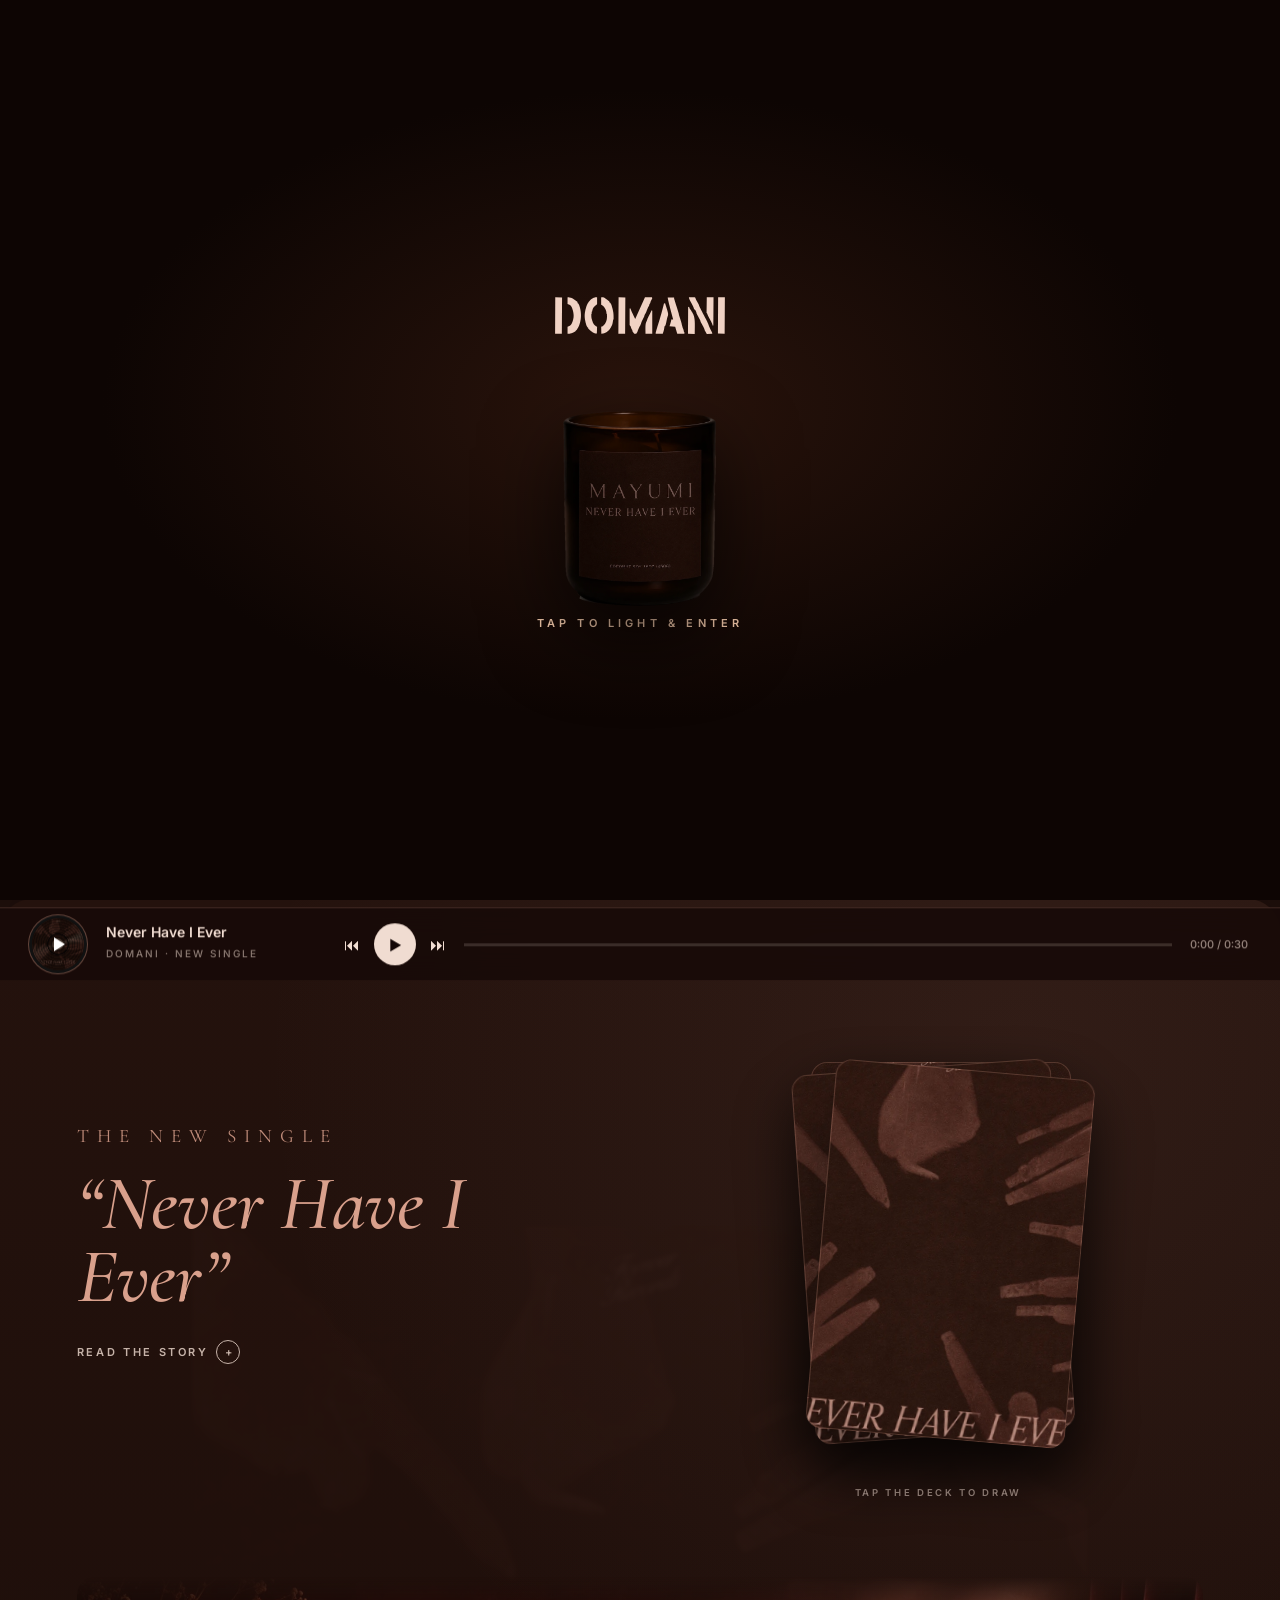
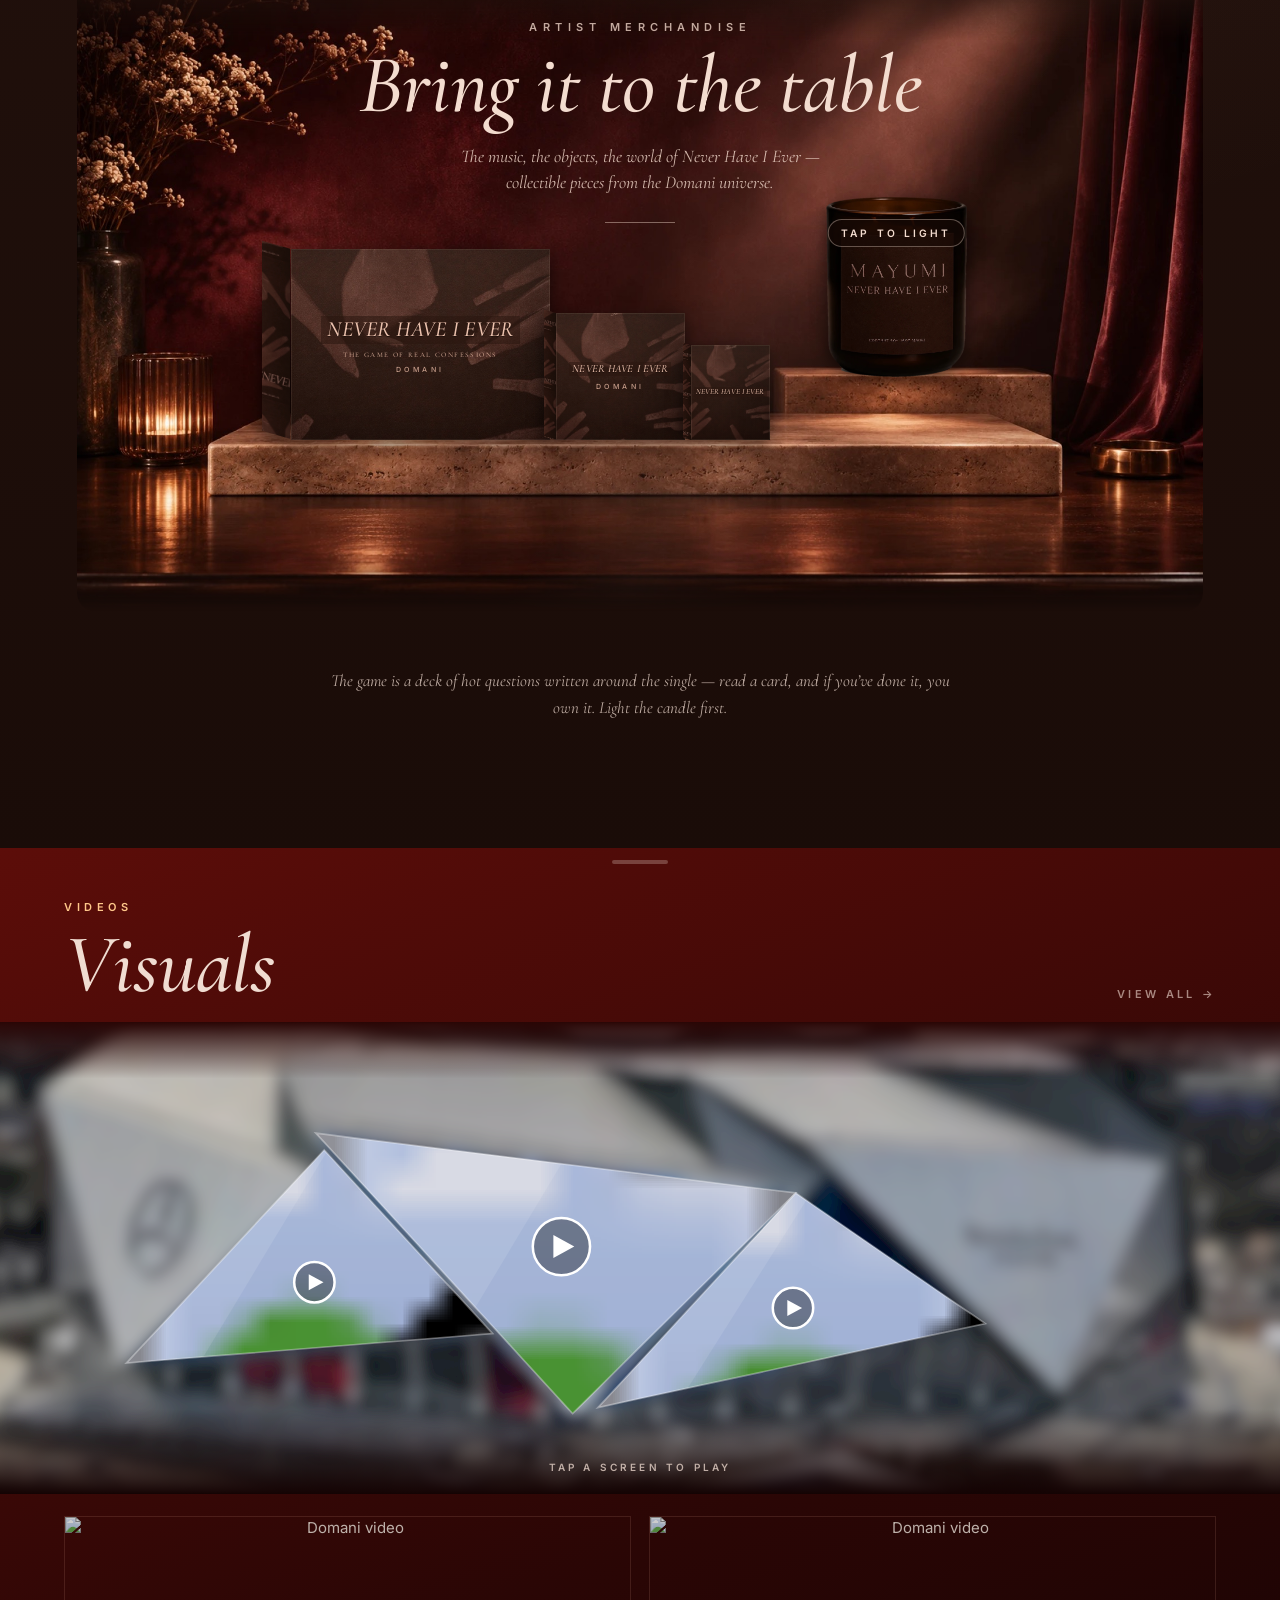
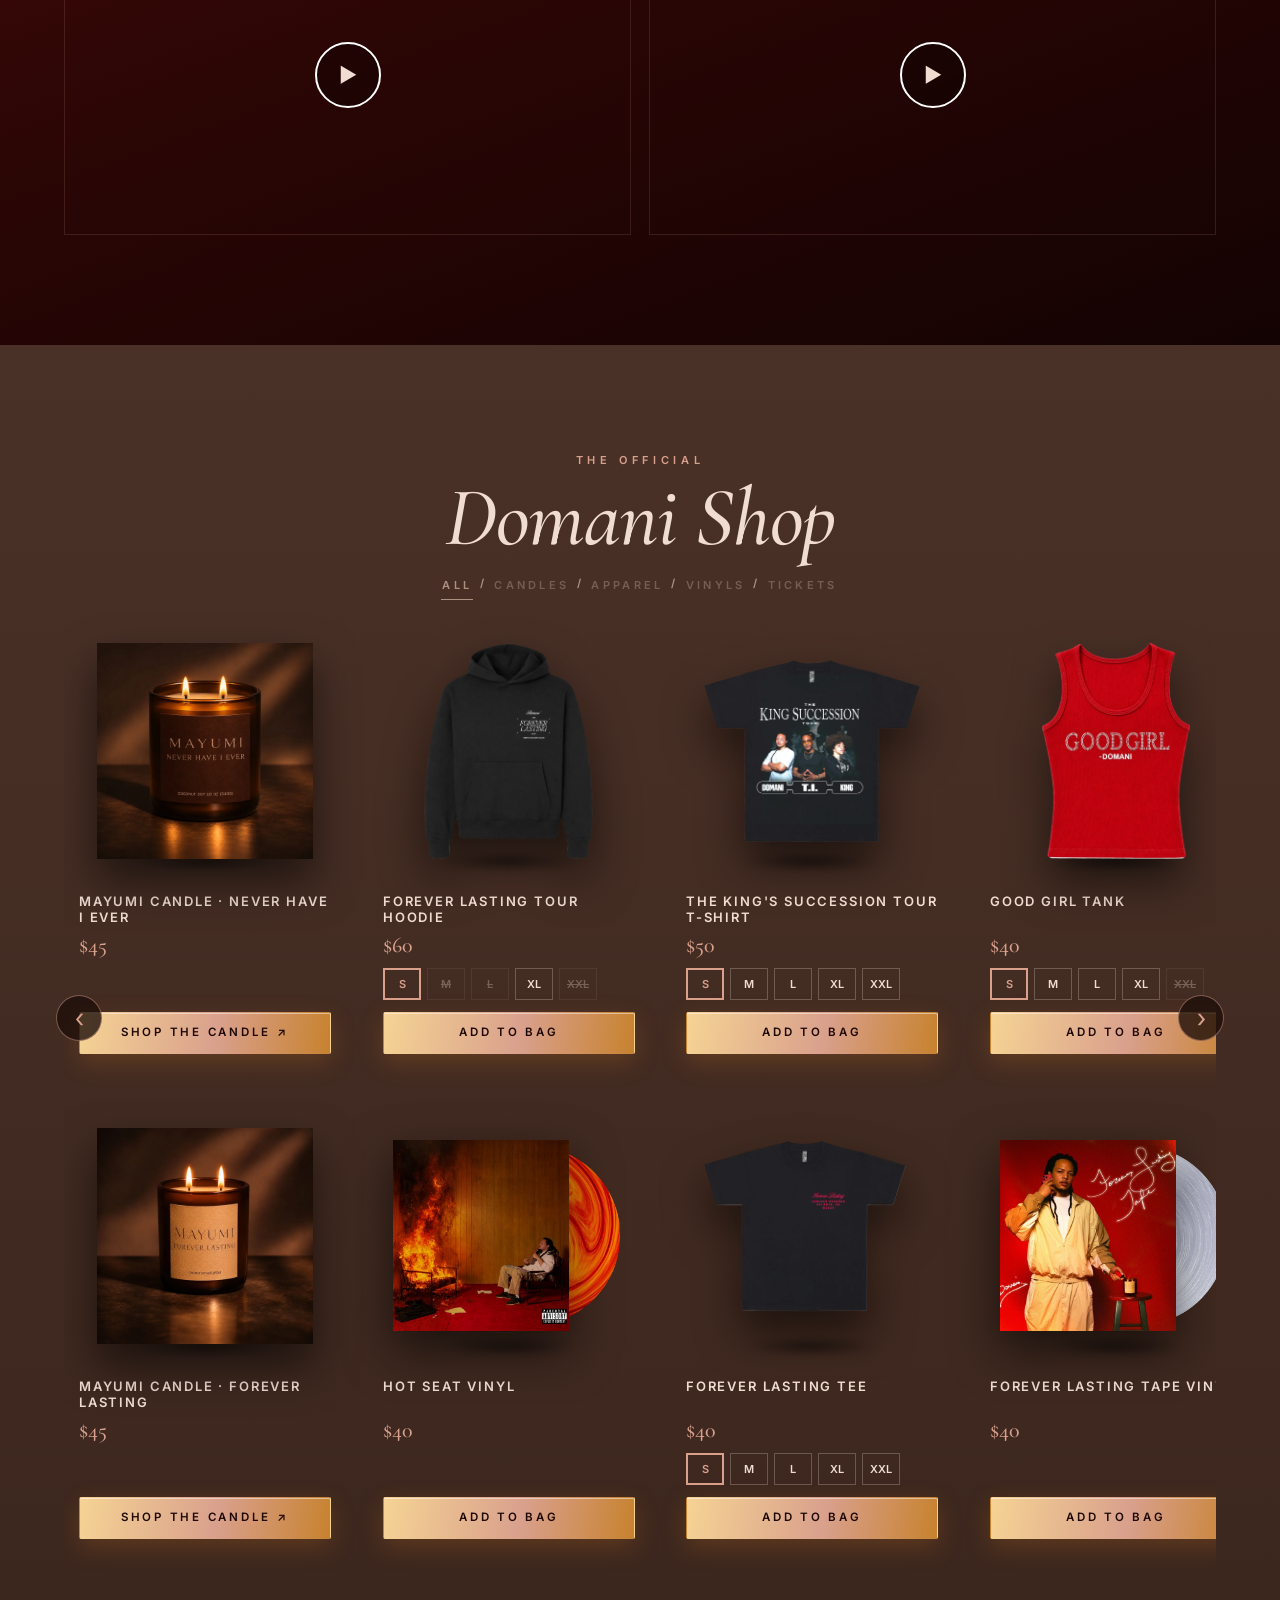
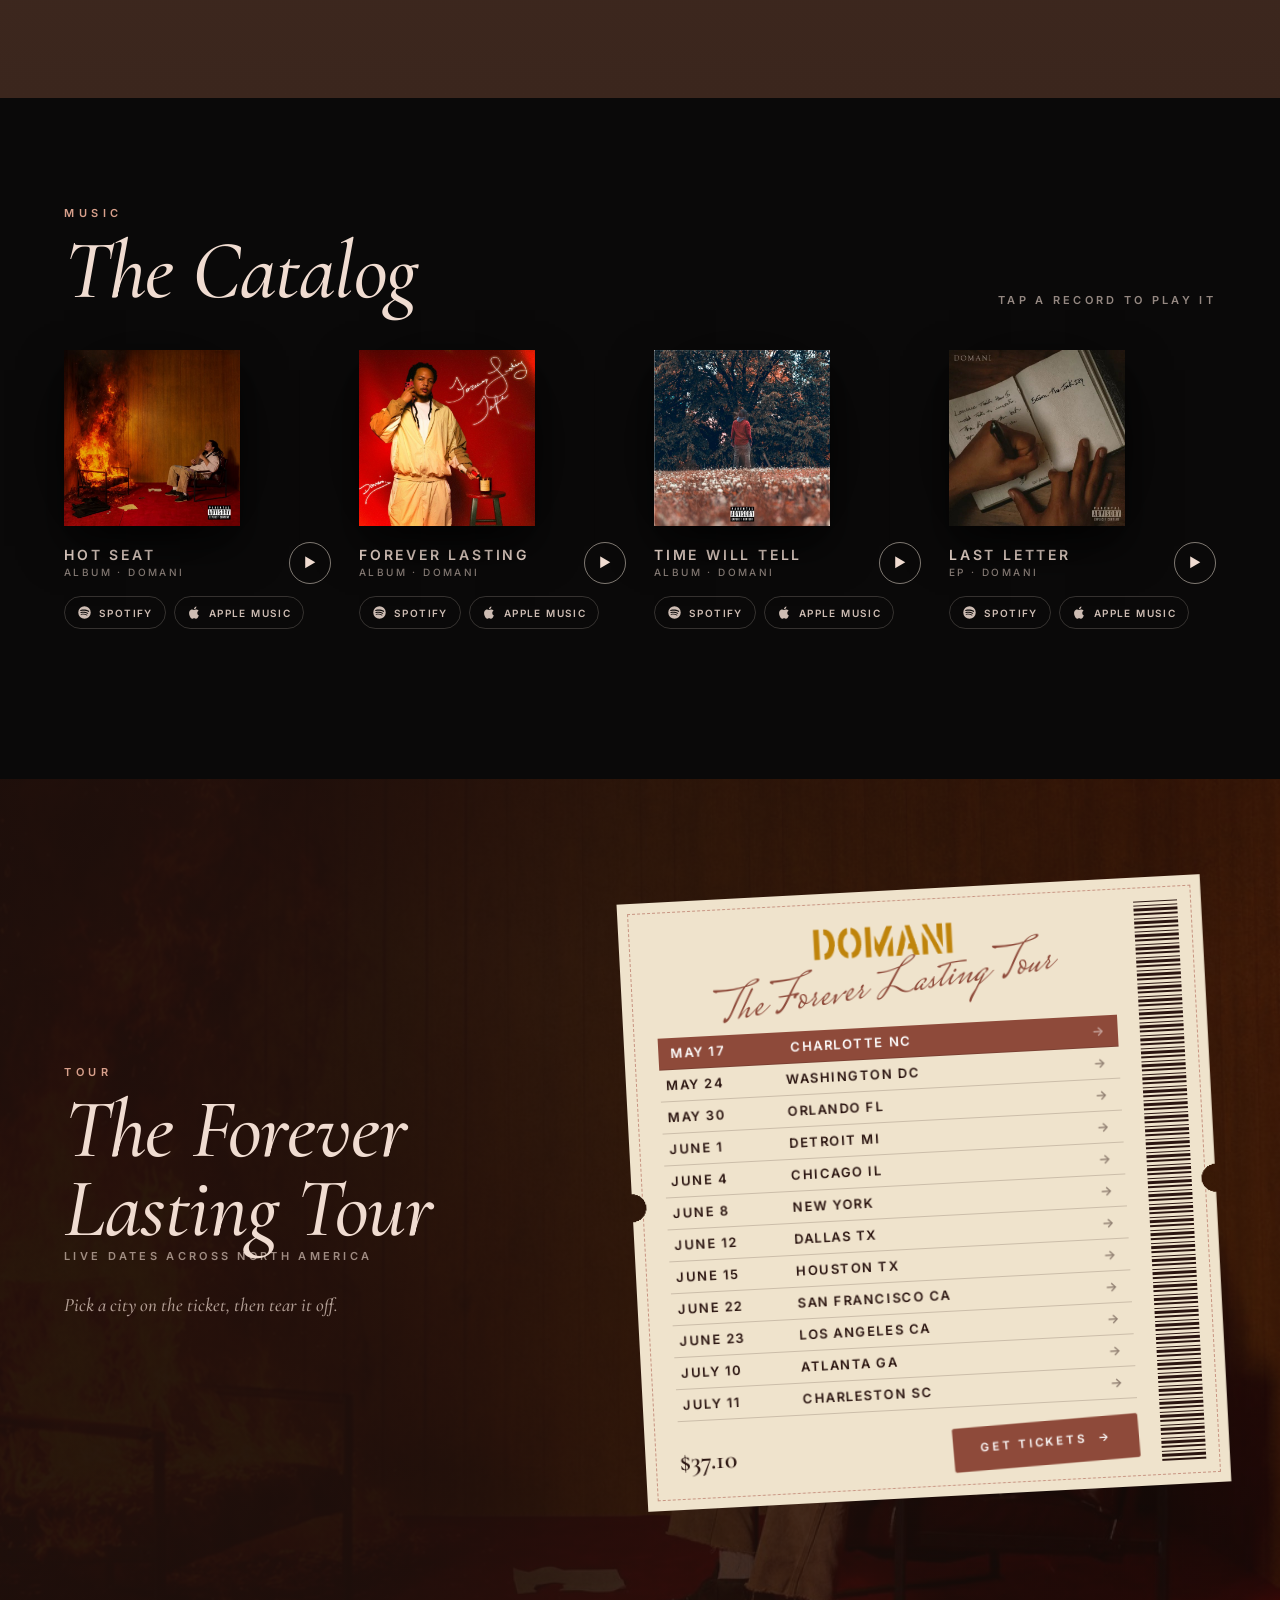
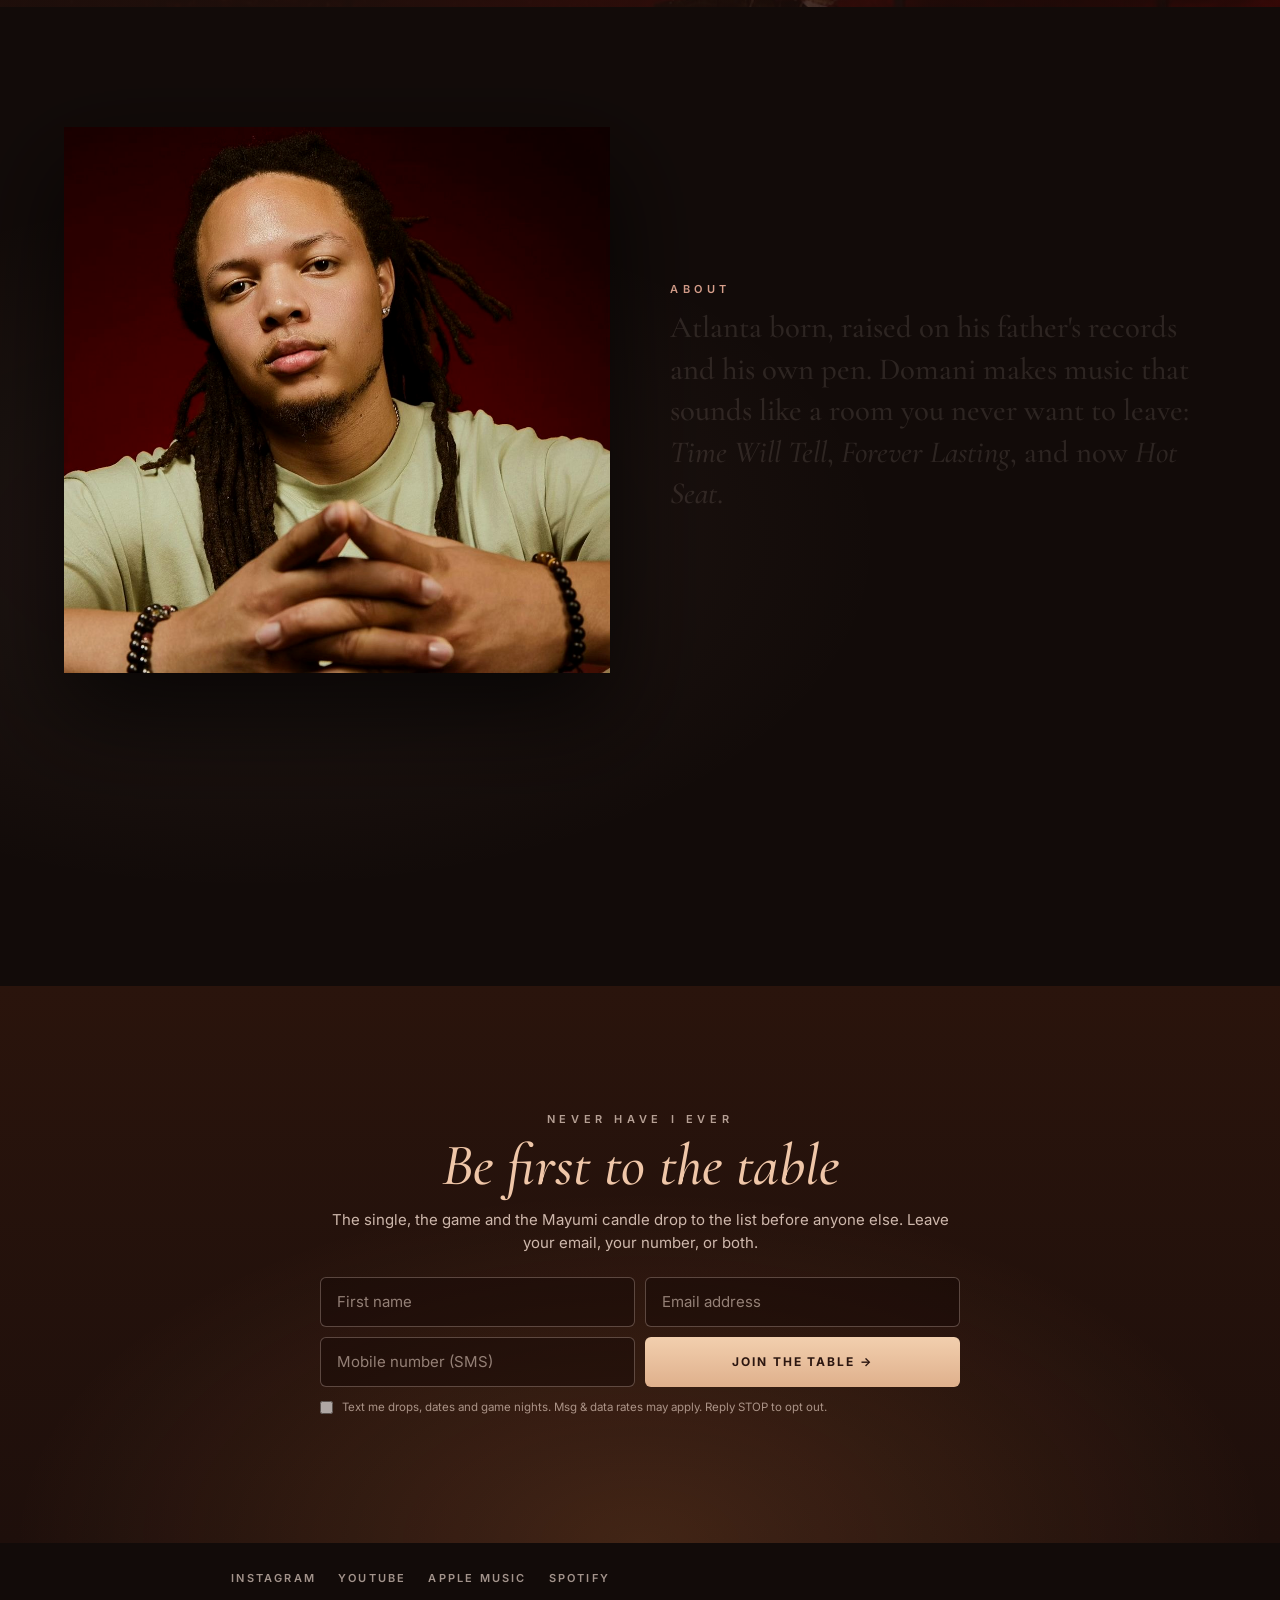
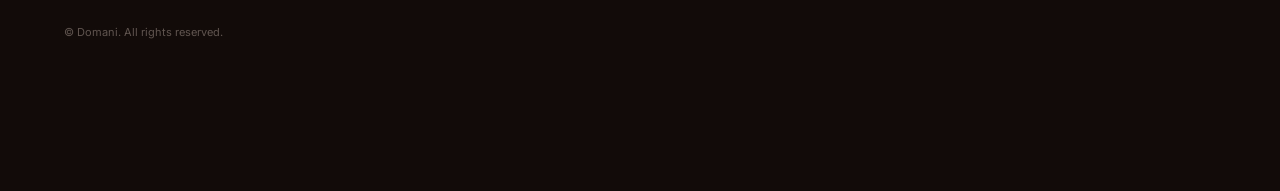
==== commit 29d39fbc: "Lit candle turns into the buy button Co-Authored-By: Claude Opus 5.5 <noreply@anthropic.com>" ====
--- a/nhie/index.html
+++ b/nhie/index.html
@@ -11,7 +11,7 @@
 <link rel="preconnect" href="https://fonts.googleapis.com">
 <link href="https://fonts.googleapis.com/css2?family=Cormorant+Garamond:ital,wght@0,500;0,600;1,500&family=Inter:wght@400;500;600;700&family=Mrs+Saint+Delafield&family=Oswald:wght@500;700&display=swap" rel="stylesheet">
 <link rel="stylesheet" href="store.css?v=2">
-<link rel="stylesheet" href="v3.css?v=140m">
+<link rel="stylesheet" href="v3.css?v=141m">
 <script>try{if(localStorage.getItem("domani-entered"))document.documentElement.classList.add("entered");if(localStorage.getItem("domani-joined"))document.documentElement.classList.add("joined")}catch(e){}</script>
 </head>
 <body class="locked">
@@ -99,7 +99,7 @@
       <button class="obj o-game" data-p="0" aria-label="The Game"><span class="bx"><b>Never Have I Ever</b><small>The game of real confessions</small><em>Domani</em></span></button>
       <button class="obj o-cd" data-p="1" aria-label="Album CD"><span class="bx"><b>Never Have I Ever</b><em>Domani</em></span></button>
       <button class="obj o-tape" data-p="2" aria-label="Cassette"><span class="bx"><b>Never Have I Ever</b></span></button>
-      <button class="obj o-candle unlit" data-p="3" aria-label="Mayumi candle, tap to light"><span class="tap-l"><b class="on-t">Tap to light</b><b class="off-t">Tap to blow out</b></span><img src="img/nhie-candle-cut.png?v=3" alt=""><i class="glow"></i><span class="smoke"><i></i><i></i><i></i></span><i class="flame"></i></button>
+      <button class="obj o-candle unlit" data-p="3" aria-label="Mayumi candle, tap to light"><span class="tap-l"><b class="on-t">Tap to light</b><b class="off-t">Tap to buy the candle →</b></span><img src="img/nhie-candle-cut.png?v=3" alt=""><i class="glow"></i><span class="smoke"><i></i><i></i><i></i></span><i class="flame"></i></button>
       <a class="cbuy" href="https://mayumicandles.com/#nhie" target="_blank" rel="noopener">Buy the candle <i>→</i></a>
     </div></div>
     <p class="stage-note">The game is a deck of hot questions written around the single &mdash; read a card, and if you&rsquo;ve done it, you own it. Light the candle first.</p>
@@ -215,7 +215,7 @@
   [st].forEach(r => r.querySelectorAll('[data-p]').forEach(o => { o.onmouseenter = () => hi(o.dataset.p); o.onmouseleave = () => hi(null); o.onfocus = () => hi(o.dataset.p); }));
   st.querySelectorAll('.obj').forEach(o => o.onclick = () => { hi(o.dataset.p); });
   const sc = st.parentNode; if (sc.scrollWidth > sc.clientWidth) sc.scrollLeft = 150;
-  const cd = st.querySelector('.o-candle'); cd.addEventListener("click", () => { const u = cd.classList.toggle("unlit"); cd.setAttribute("aria-label", u ? "Mayumi candle, tap to light" : "Mayumi candle, tap to blow out"); });
+  const cd = st.querySelector('.o-candle'); cd.addEventListener("click", () => { if (!cd.classList.contains("unlit")) { window.open("https://mayumicandles.com/#nhie", "_blank", "noopener"); return; } cd.classList.remove("unlit"); cd.setAttribute("aria-label", "Mayumi candle, tap to buy"); });
   lu.querySelectorAll('.buy').forEach(b => b.onclick = () => { b.classList.add('ok'); b.innerHTML = 'On the list ✓'; });
 })();
 </script>
--- a/nhie/v3.css
+++ b/nhie/v3.css
@@ -1181,3 +1181,7 @@
 }
 @media (max-width:820px){#pdp .stage-main.vinyl{height:min(84vw,420px)}#pdp .stage-main.vinyl img{max-width:66%;max-height:100%;margin-right:22%}#pdp .stage-main.vinyl .disc{width:60%;right:6%}}
 .pc.candle-link .add2{display:flex;align-items:center;justify-content:center;text-decoration:none}
+
+/* lit candle: the label becomes the buy button */
+.o-candle:not(.unlit) .tap-l{opacity:1;pointer-events:auto;background:#d39a83;color:#2b1610;border-color:transparent;font-weight:700;box-shadow:0 10px 24px rgba(0,0,0,.35)}
+.cbuy{display:none!important}
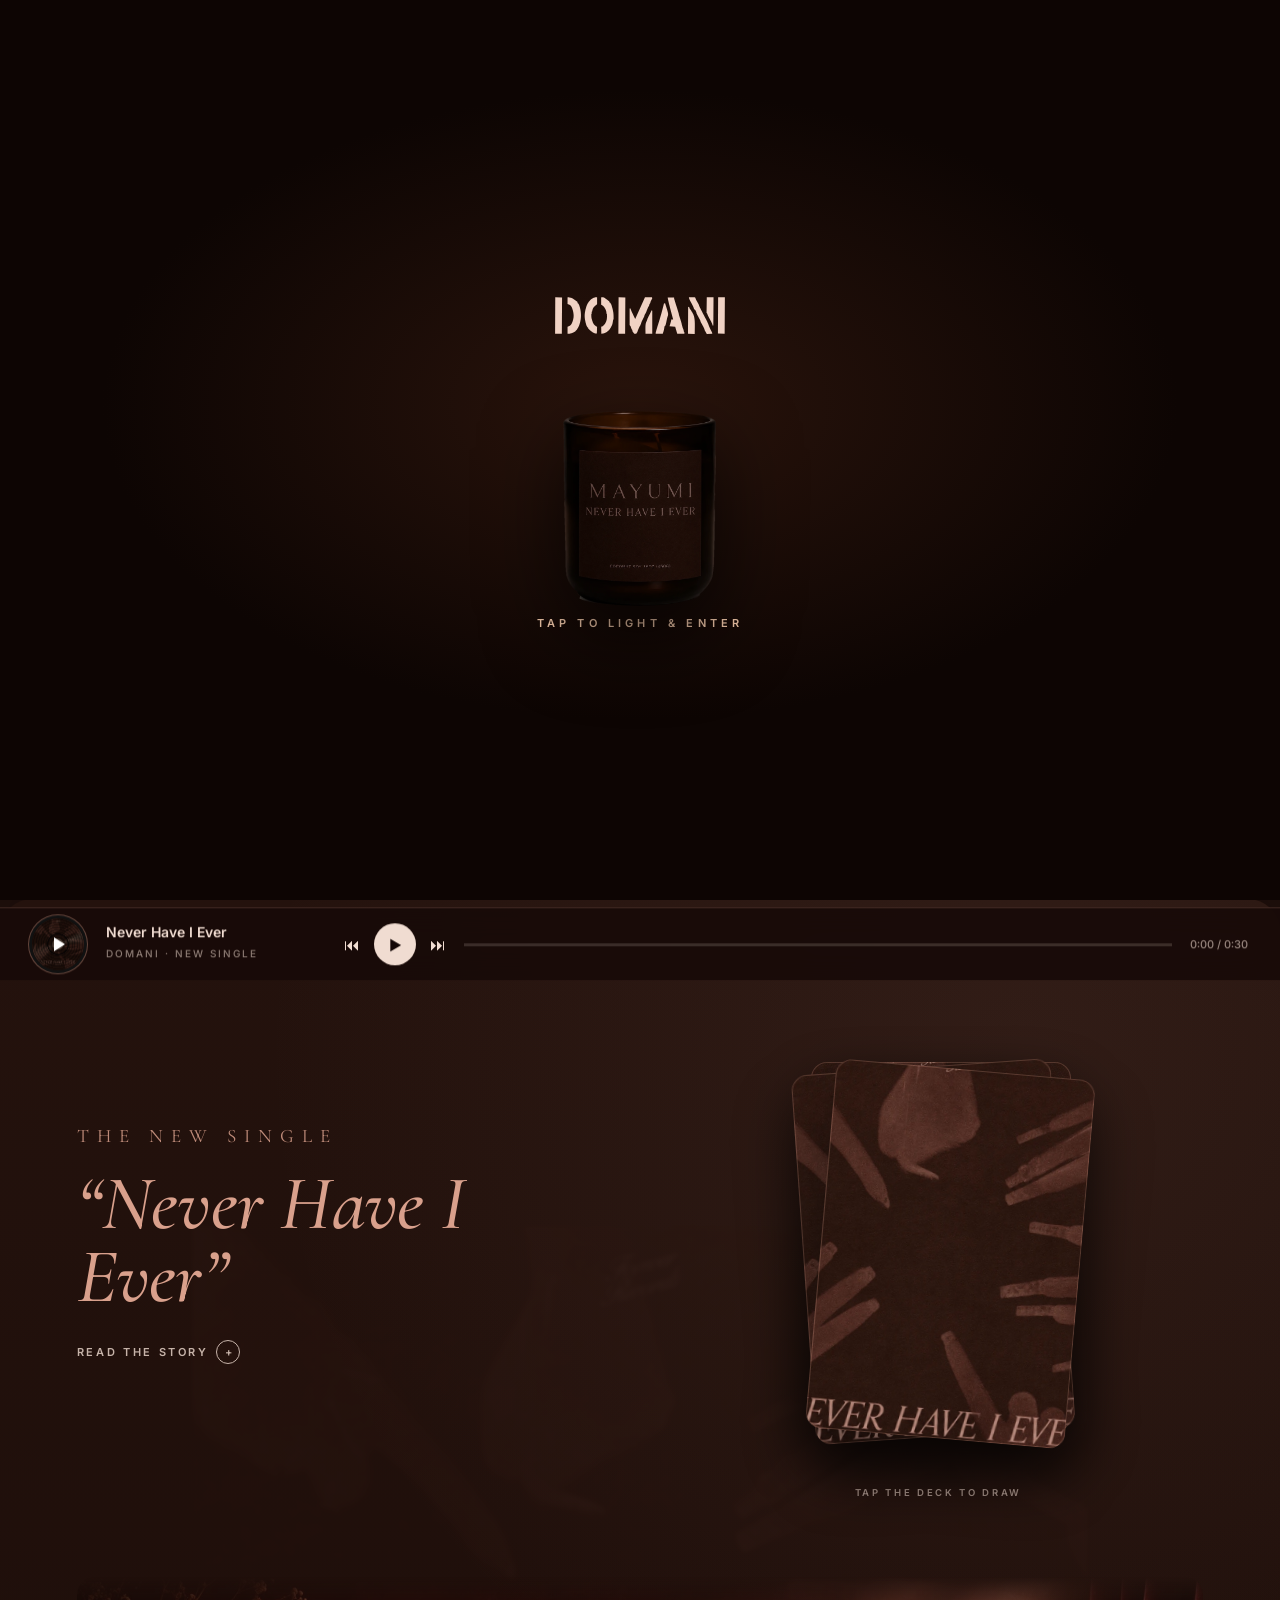
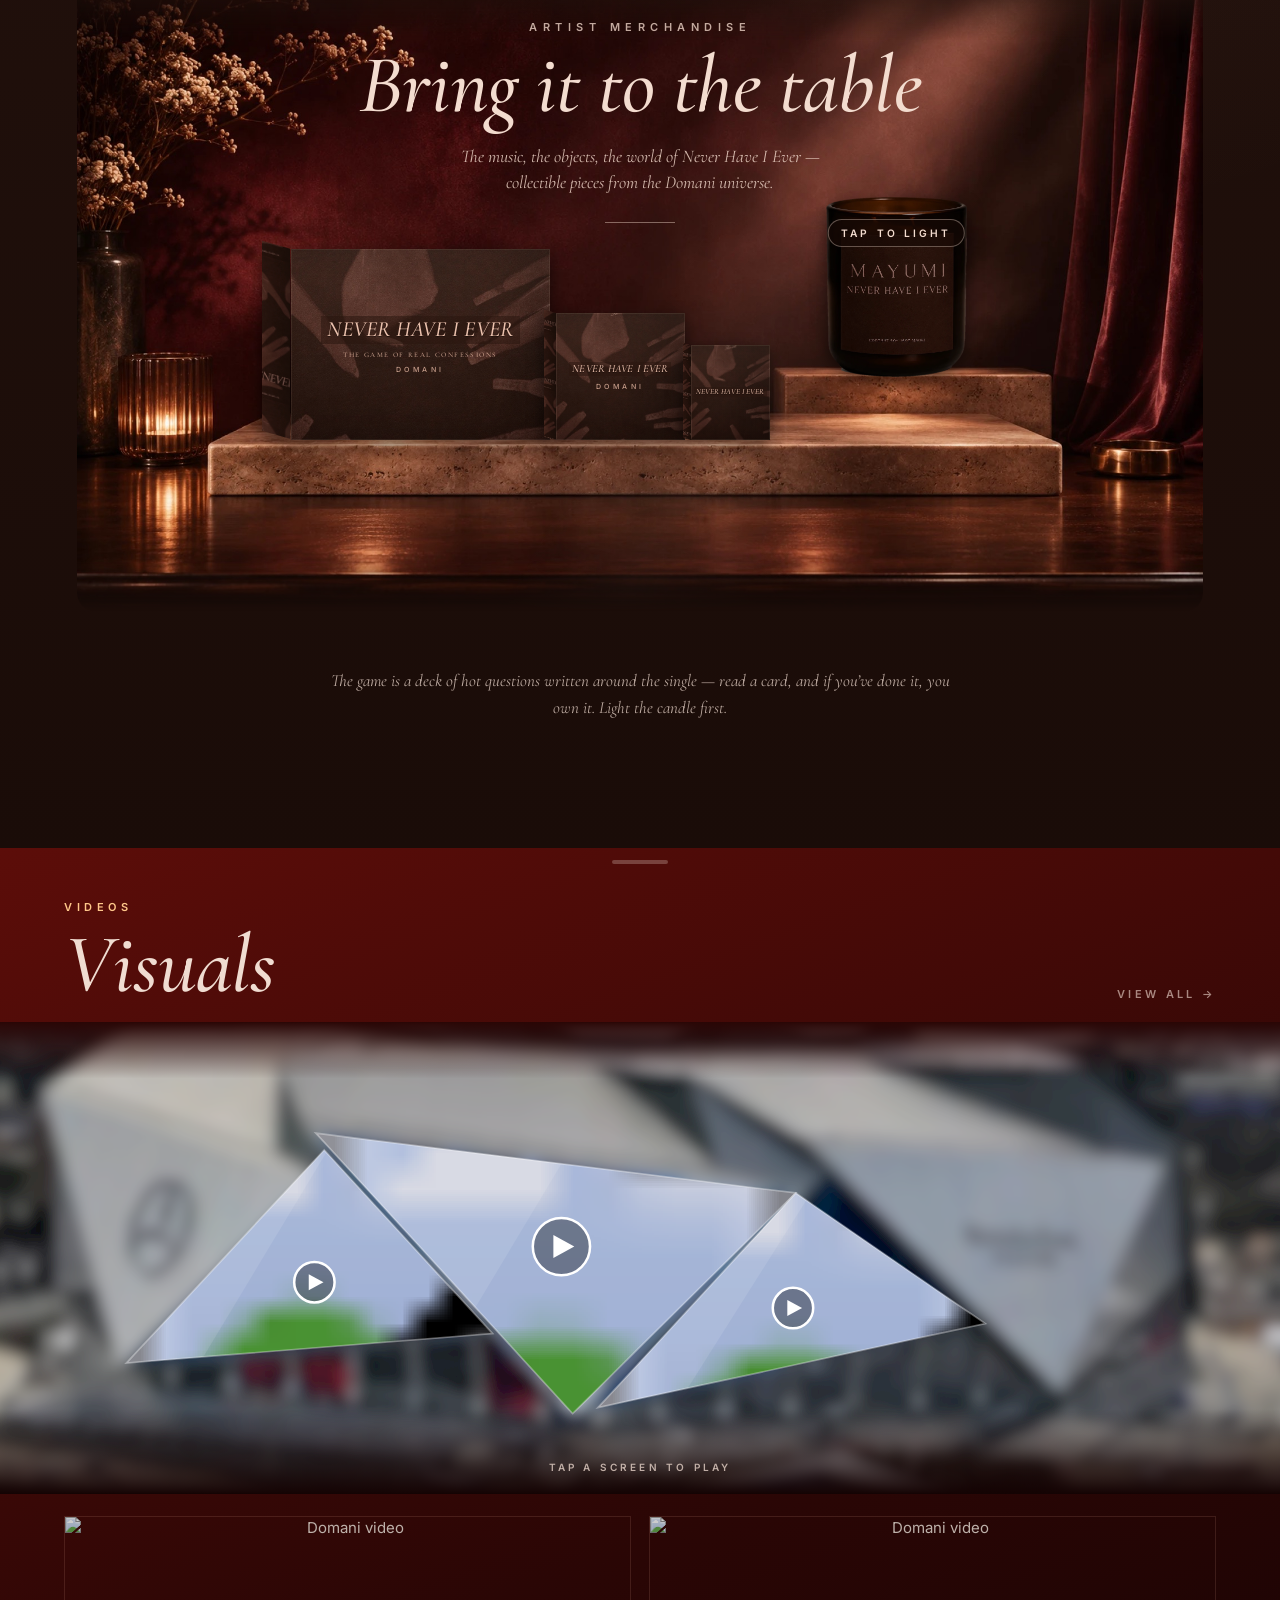
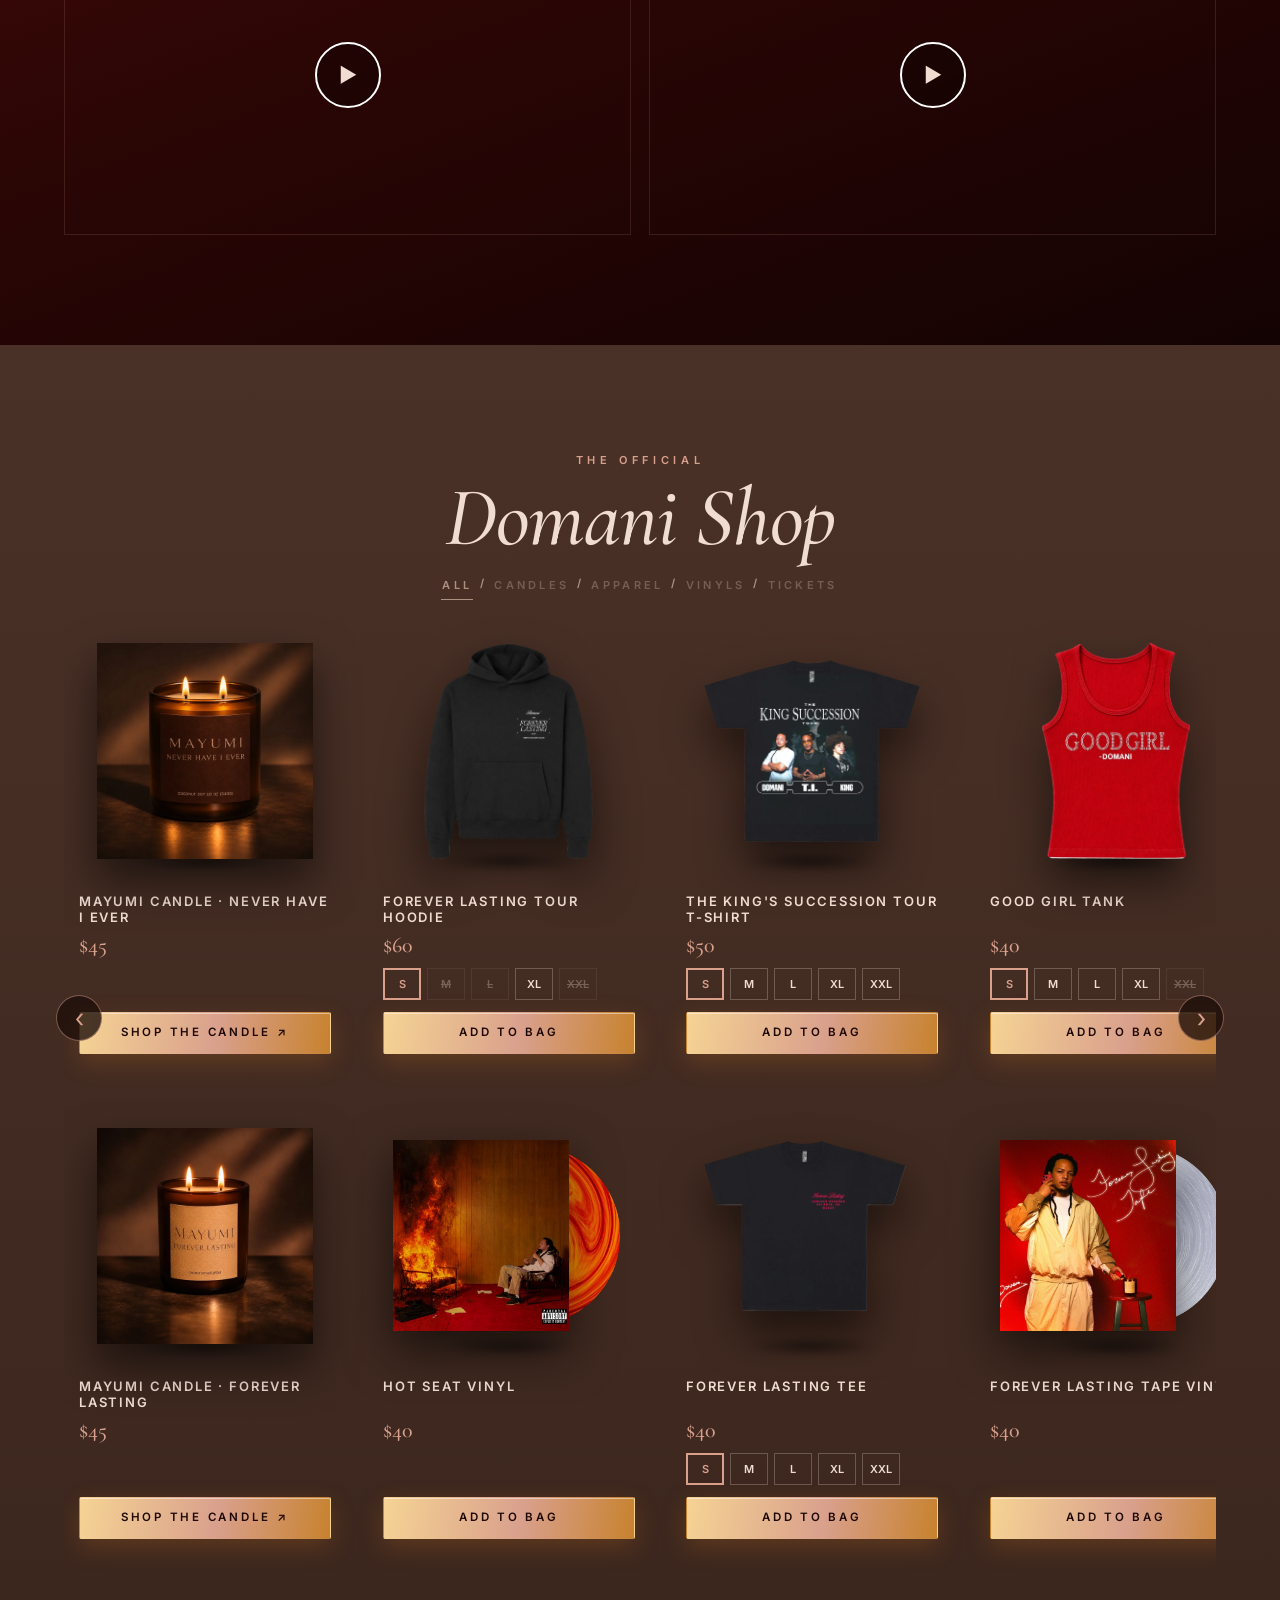
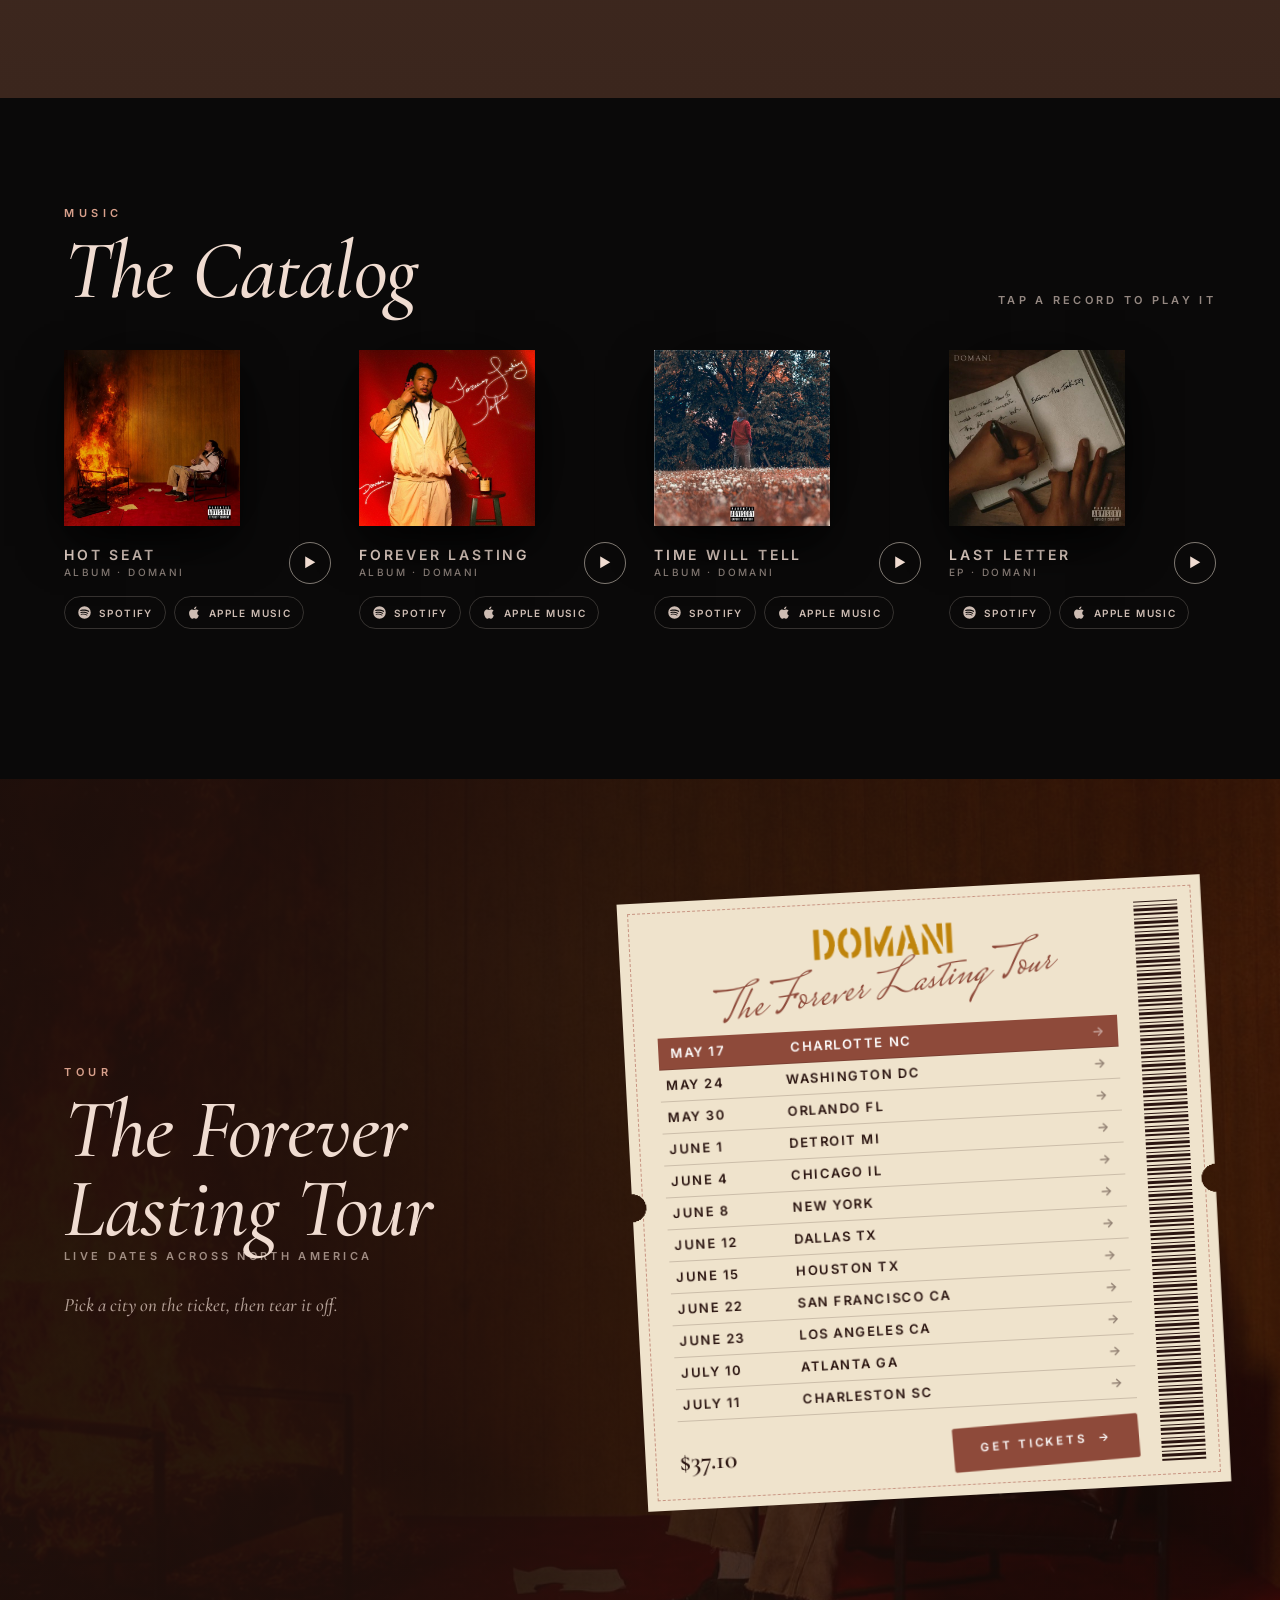
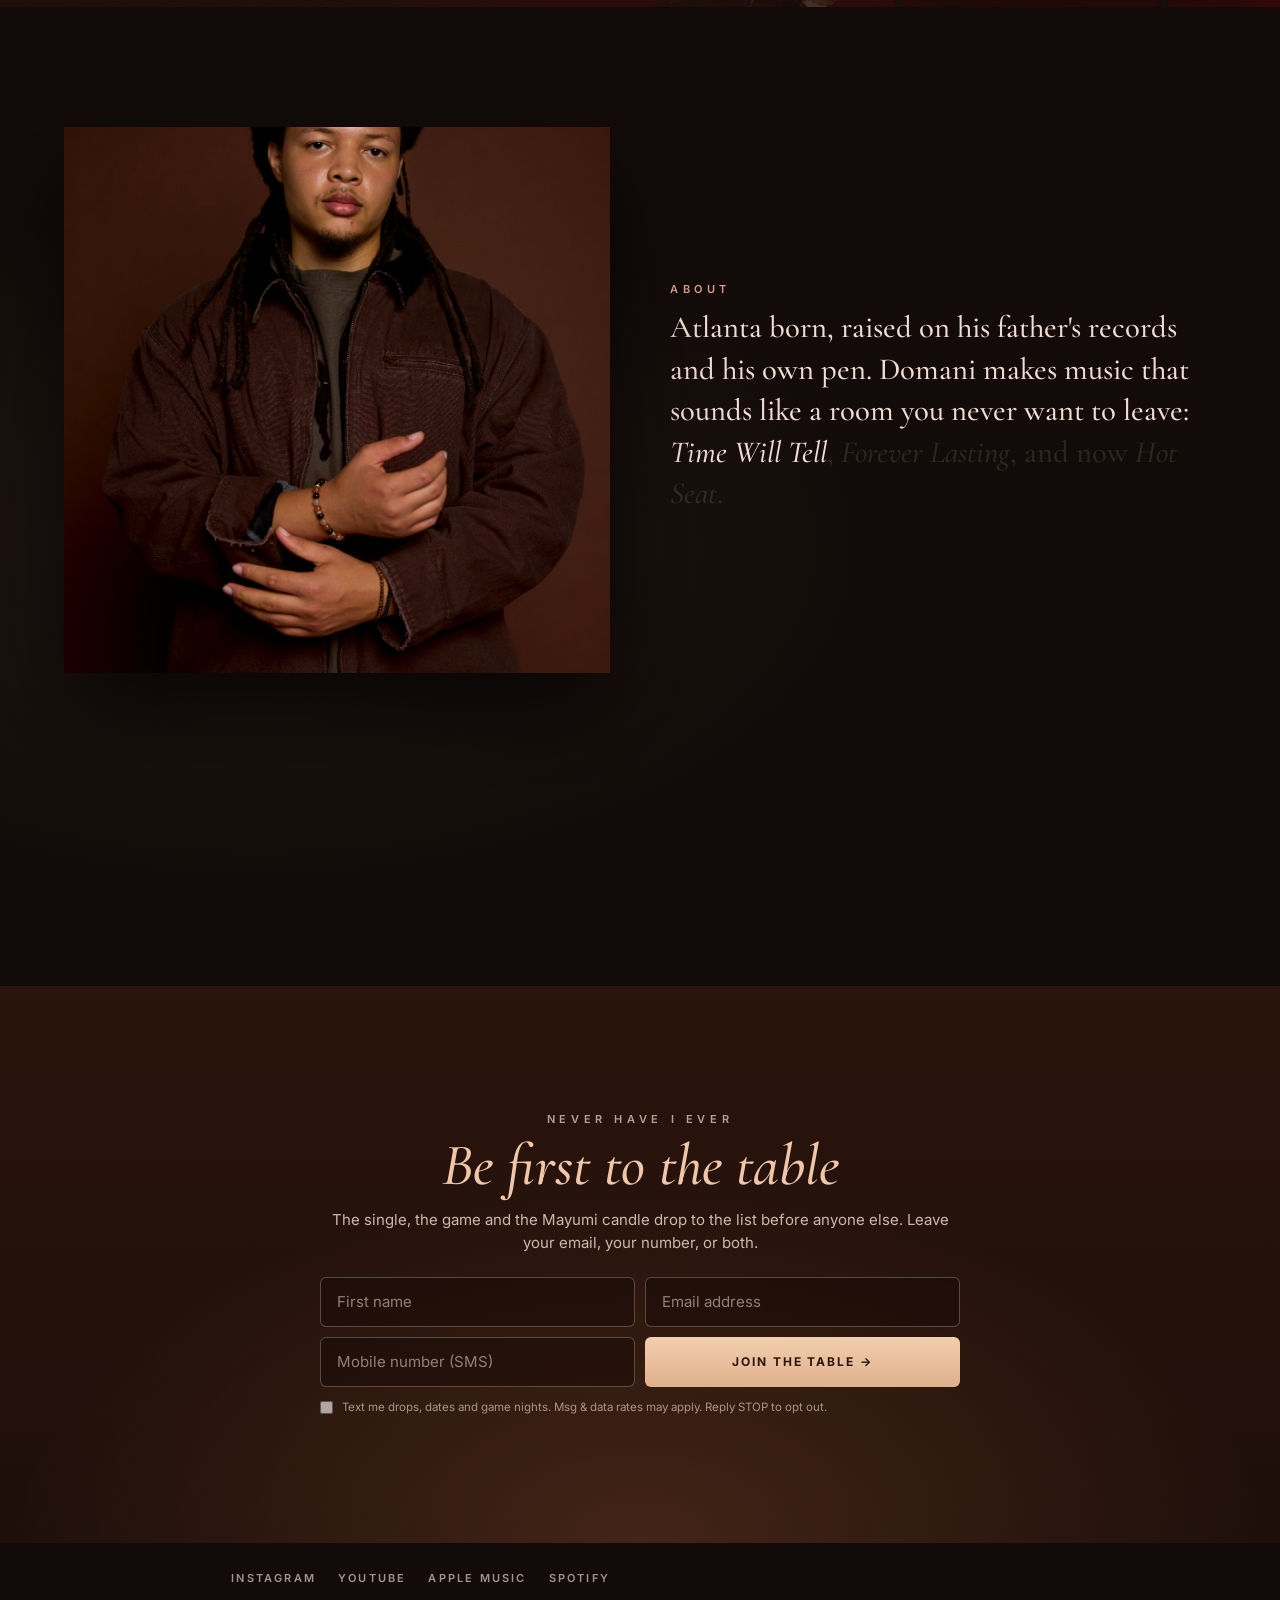
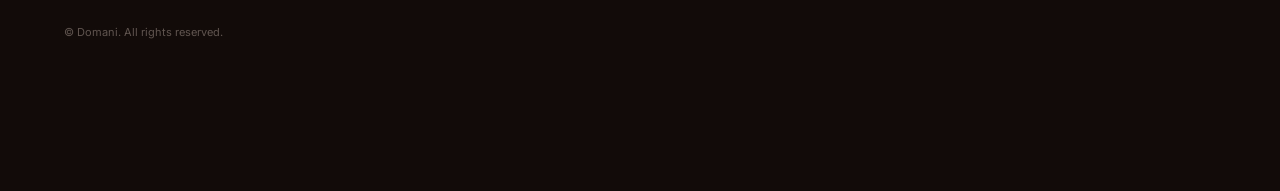
==== commit 405200a3: "New About photo Co-Authored-By: Claude Opus 5.5 <noreply@anthropic.com>" ====
--- a/nhie/index.html
+++ b/nhie/index.html
@@ -35,7 +35,7 @@
 
 <main>
 <section id="top" class="hero">
-  <div class="hero-bg"><img src="img/projection-hotseat.jpg" alt="Domani in the Hot Seat, a room on fire"><img class="live" src="img/projection-hotseat.jpg" alt=""><div class="h2-tex" aria-hidden="true"><img class="t1" src="img/nhie-cover.jpg" alt=""><img class="t2" src="img/nhie-game.jpg" alt=""><img class="t3" src="img/nhie-candle.jpg" alt=""><img class="t4" src="img/f-headshot.jpg" alt=""><img class="t5" src="img/nhie-cover.jpg" alt=""><i class="grain"></i></div></div>
+  <div class="hero-bg"><img src="img/projection-hotseat.jpg" alt="Domani in the Hot Seat, a room on fire"><img class="live" src="img/projection-hotseat.jpg" alt=""><div class="h2-tex" aria-hidden="true"><img class="t1" src="img/nhie-cover.jpg" alt=""><img class="t2" src="img/nhie-game.jpg" alt=""><img class="t3" src="img/nhie-candle.jpg" alt=""><img class="t4" src="img/about-domani.jpg" alt=""><img class="t5" src="img/nhie-cover.jpg" alt=""><i class="grain"></i></div></div>
   <svg width="0" height="0" style="position:absolute" aria-hidden="true"><filter id="heat" x="-5%" y="-5%" width="110%" height="110%">
     <feTurbulence id="heatT" type="fractalNoise" baseFrequency="0.009 0.035" numOctaves="2" seed="3" result="n"/>
     <feDisplacementMap id="heatD" in="SourceGraphic" in2="n" scale="26" xChannelSelector="R" yChannelSelector="G"/></filter></svg>
@@ -147,7 +147,7 @@
 </section>
 
 <section id="about" class="about">
-  <div class="portrait" id="portrait"><img src="img/f-headshot.jpg" alt="Domani"></div>
+  <div class="portrait" id="portrait"><img src="img/about-domani.jpg" alt="Domani"></div>
   <div class="about-c">
     <p class="eyebrow">About</p>
     <p class="bio">Atlanta born, raised on his father's records and his own pen. Domani makes music that sounds like a room you never want to leave: <em>Time Will Tell</em>, <em>Forever Lasting</em>, and now <em>Hot Seat</em>.</p>
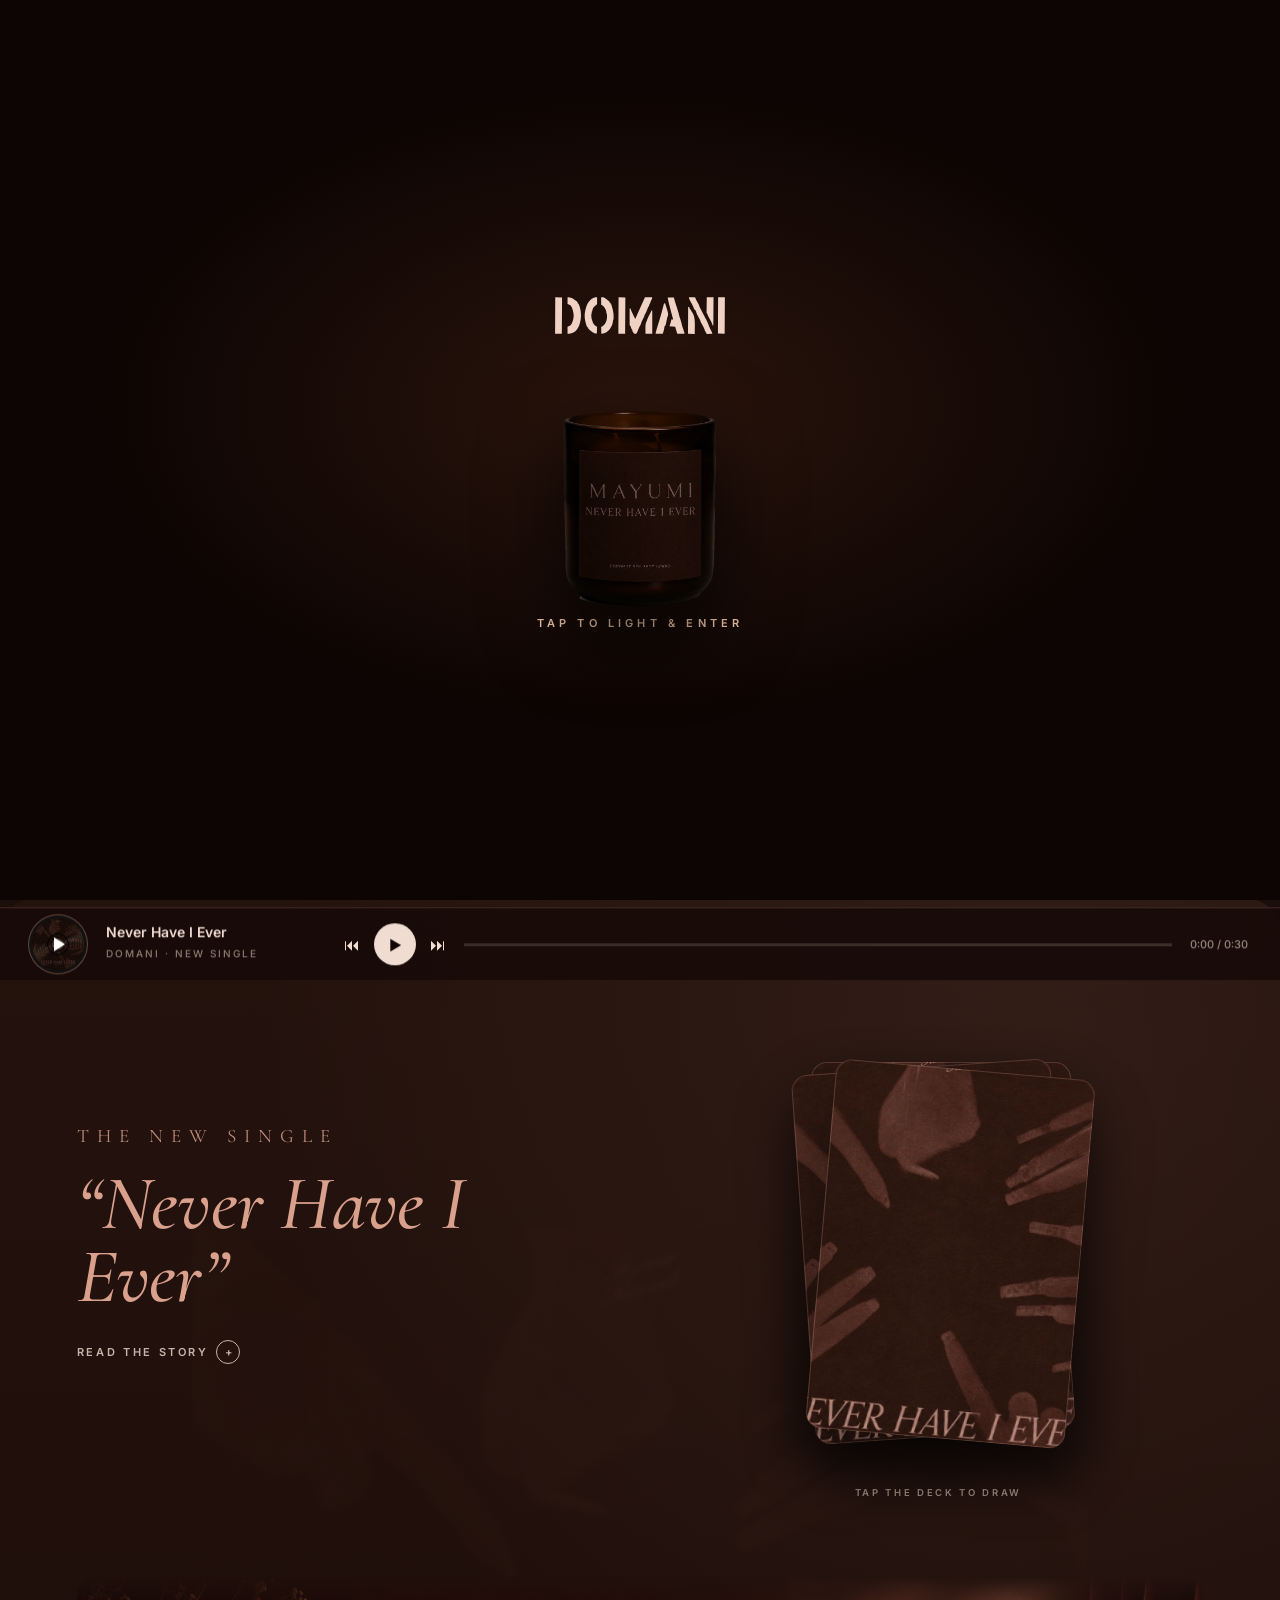
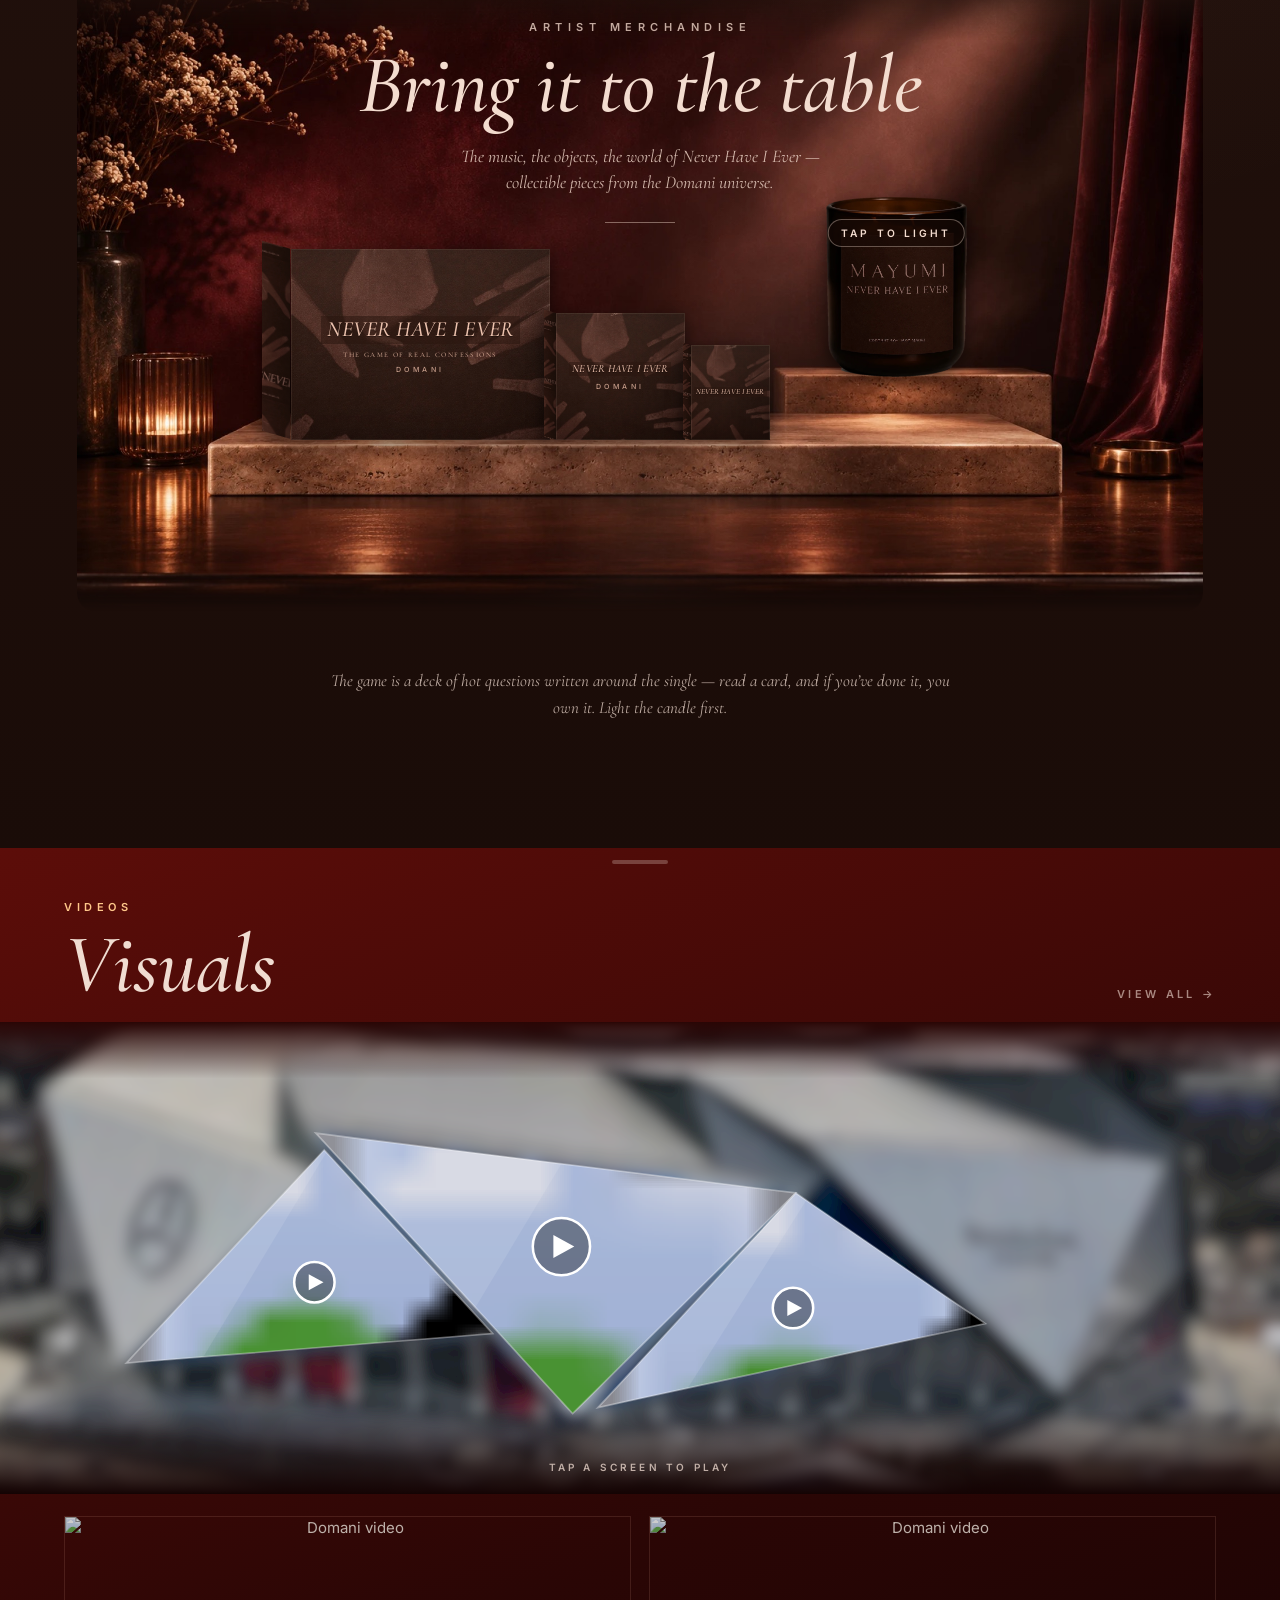
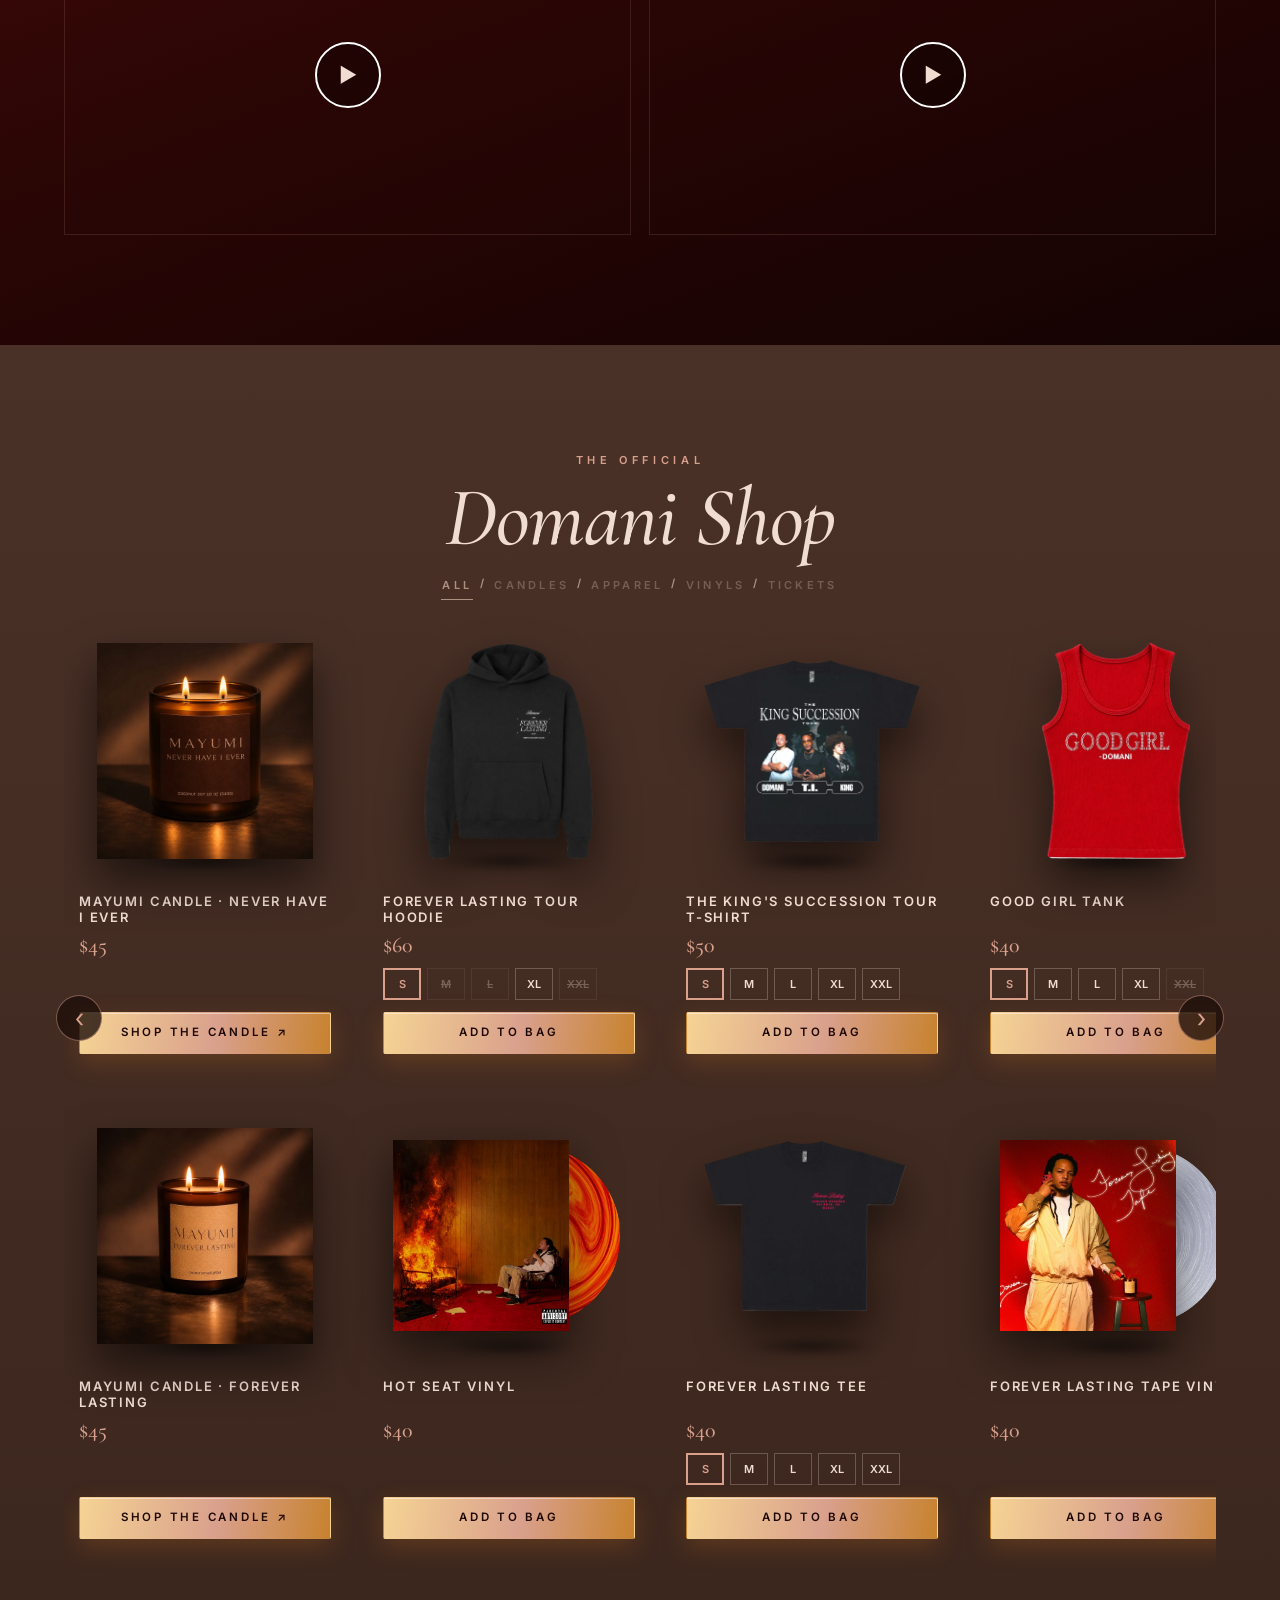
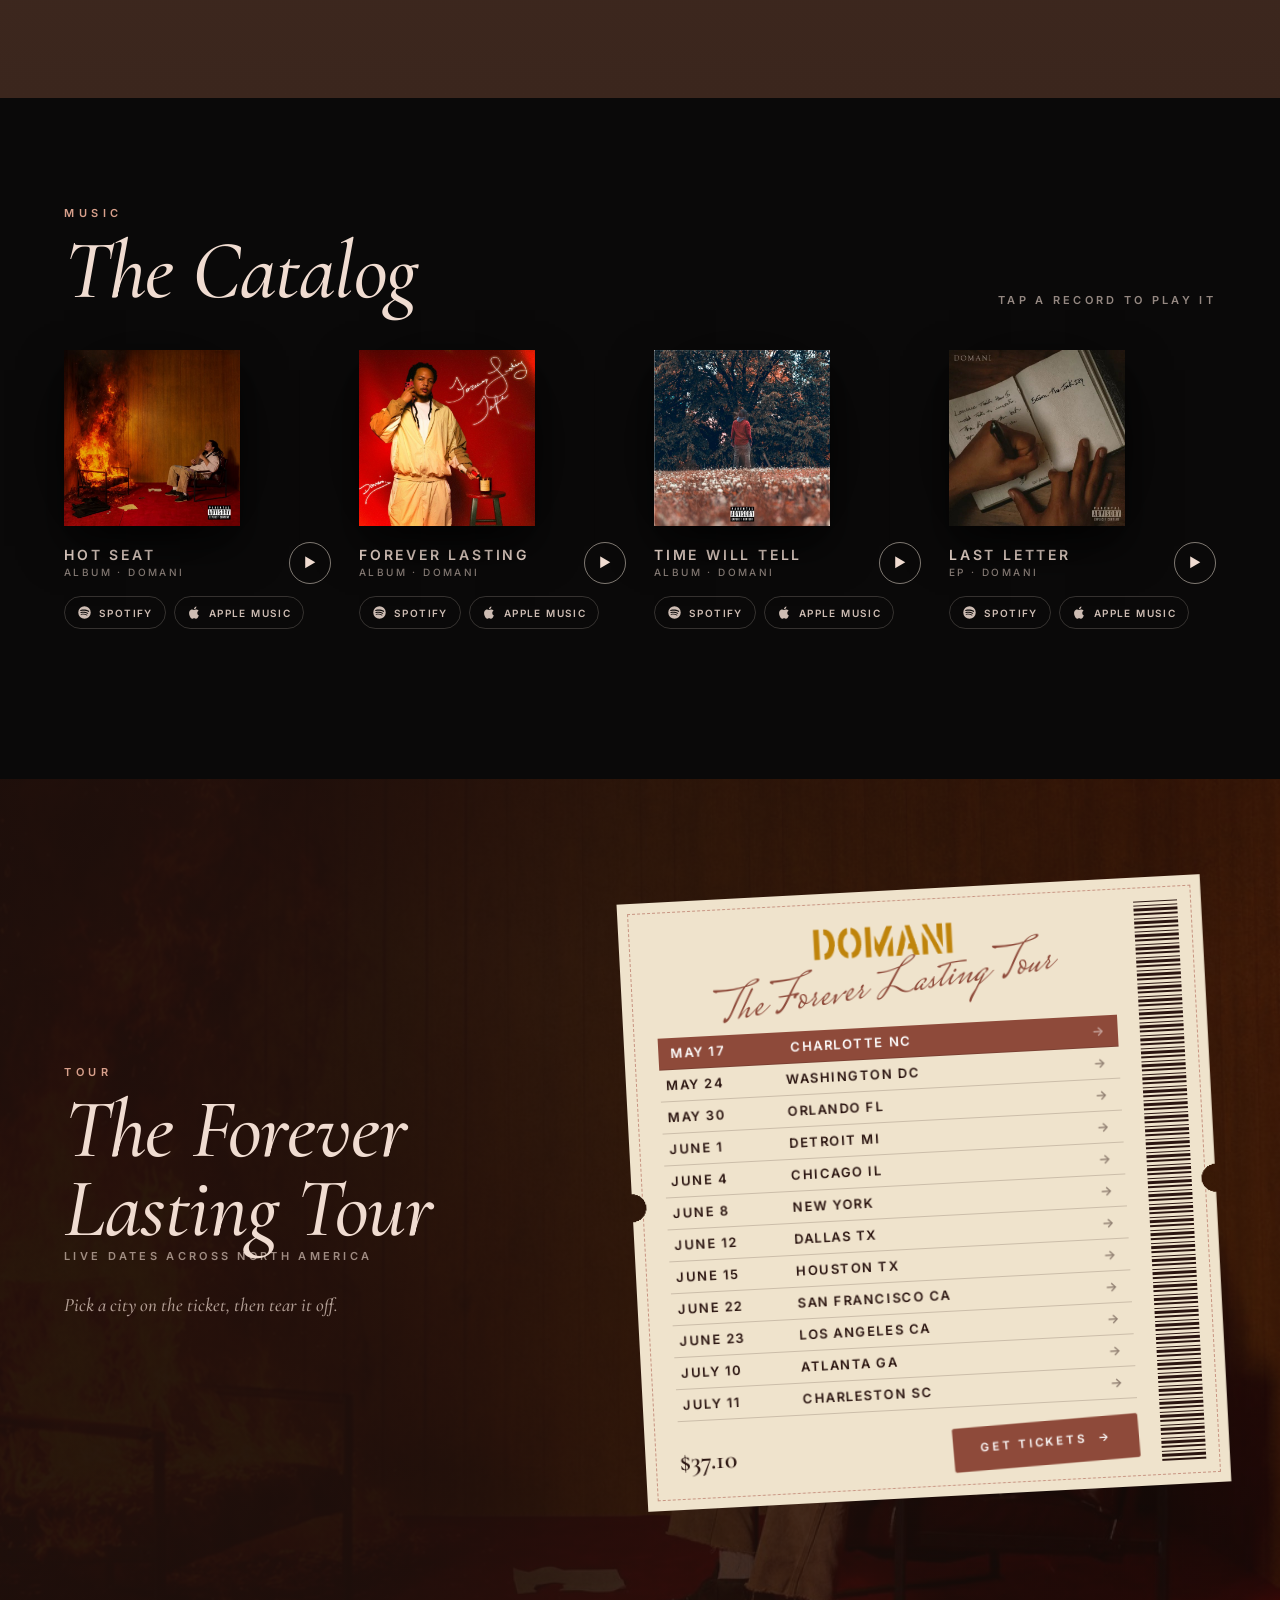
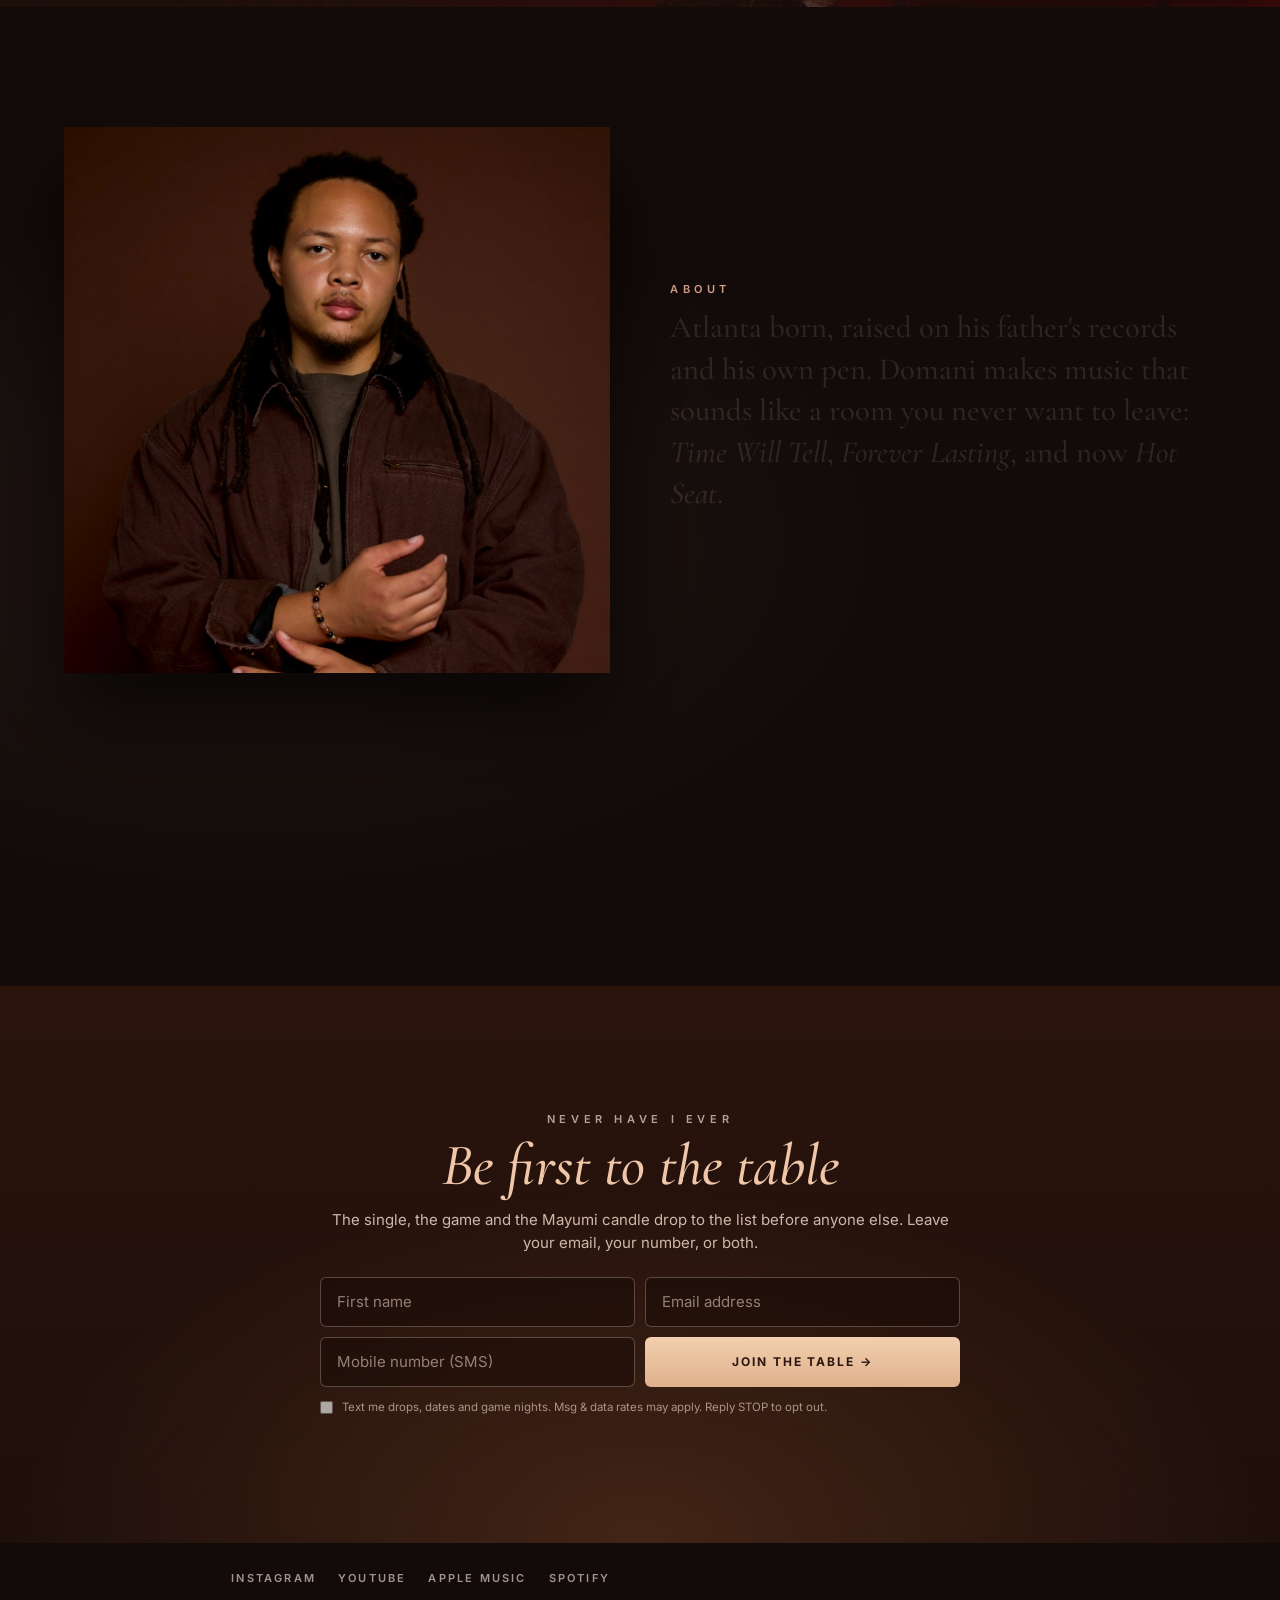
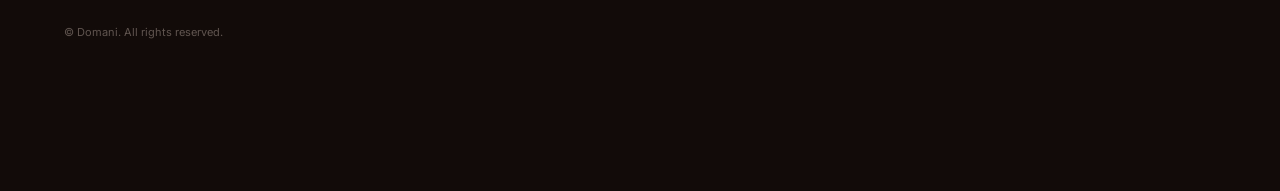
==== commit 1a8dca14: "About photo: keep his head in frame Co-Authored-By: Claude Opus 5.5 <noreply@anthropic.com>" ====
--- a/nhie/index.html
+++ b/nhie/index.html
@@ -11,7 +11,7 @@
 <link rel="preconnect" href="https://fonts.googleapis.com">
 <link href="https://fonts.googleapis.com/css2?family=Cormorant+Garamond:ital,wght@0,500;0,600;1,500&family=Inter:wght@400;500;600;700&family=Mrs+Saint+Delafield&family=Oswald:wght@500;700&display=swap" rel="stylesheet">
 <link rel="stylesheet" href="store.css?v=2">
-<link rel="stylesheet" href="v3.css?v=141m">
+<link rel="stylesheet" href="v3.css?v=142m">
 <script>try{if(localStorage.getItem("domani-entered"))document.documentElement.classList.add("entered");if(localStorage.getItem("domani-joined"))document.documentElement.classList.add("joined")}catch(e){}</script>
 </head>
 <body class="locked">
--- a/nhie/v3.css
+++ b/nhie/v3.css
@@ -1185,3 +1185,4 @@
 /* lit candle: the label becomes the buy button */
 .o-candle:not(.unlit) .tap-l{opacity:1;pointer-events:auto;background:#d39a83;color:#2b1610;border-color:transparent;font-weight:700;box-shadow:0 10px 24px rgba(0,0,0,.35)}
 .cbuy{display:none!important}
+.portrait img{object-position:50% 12%}
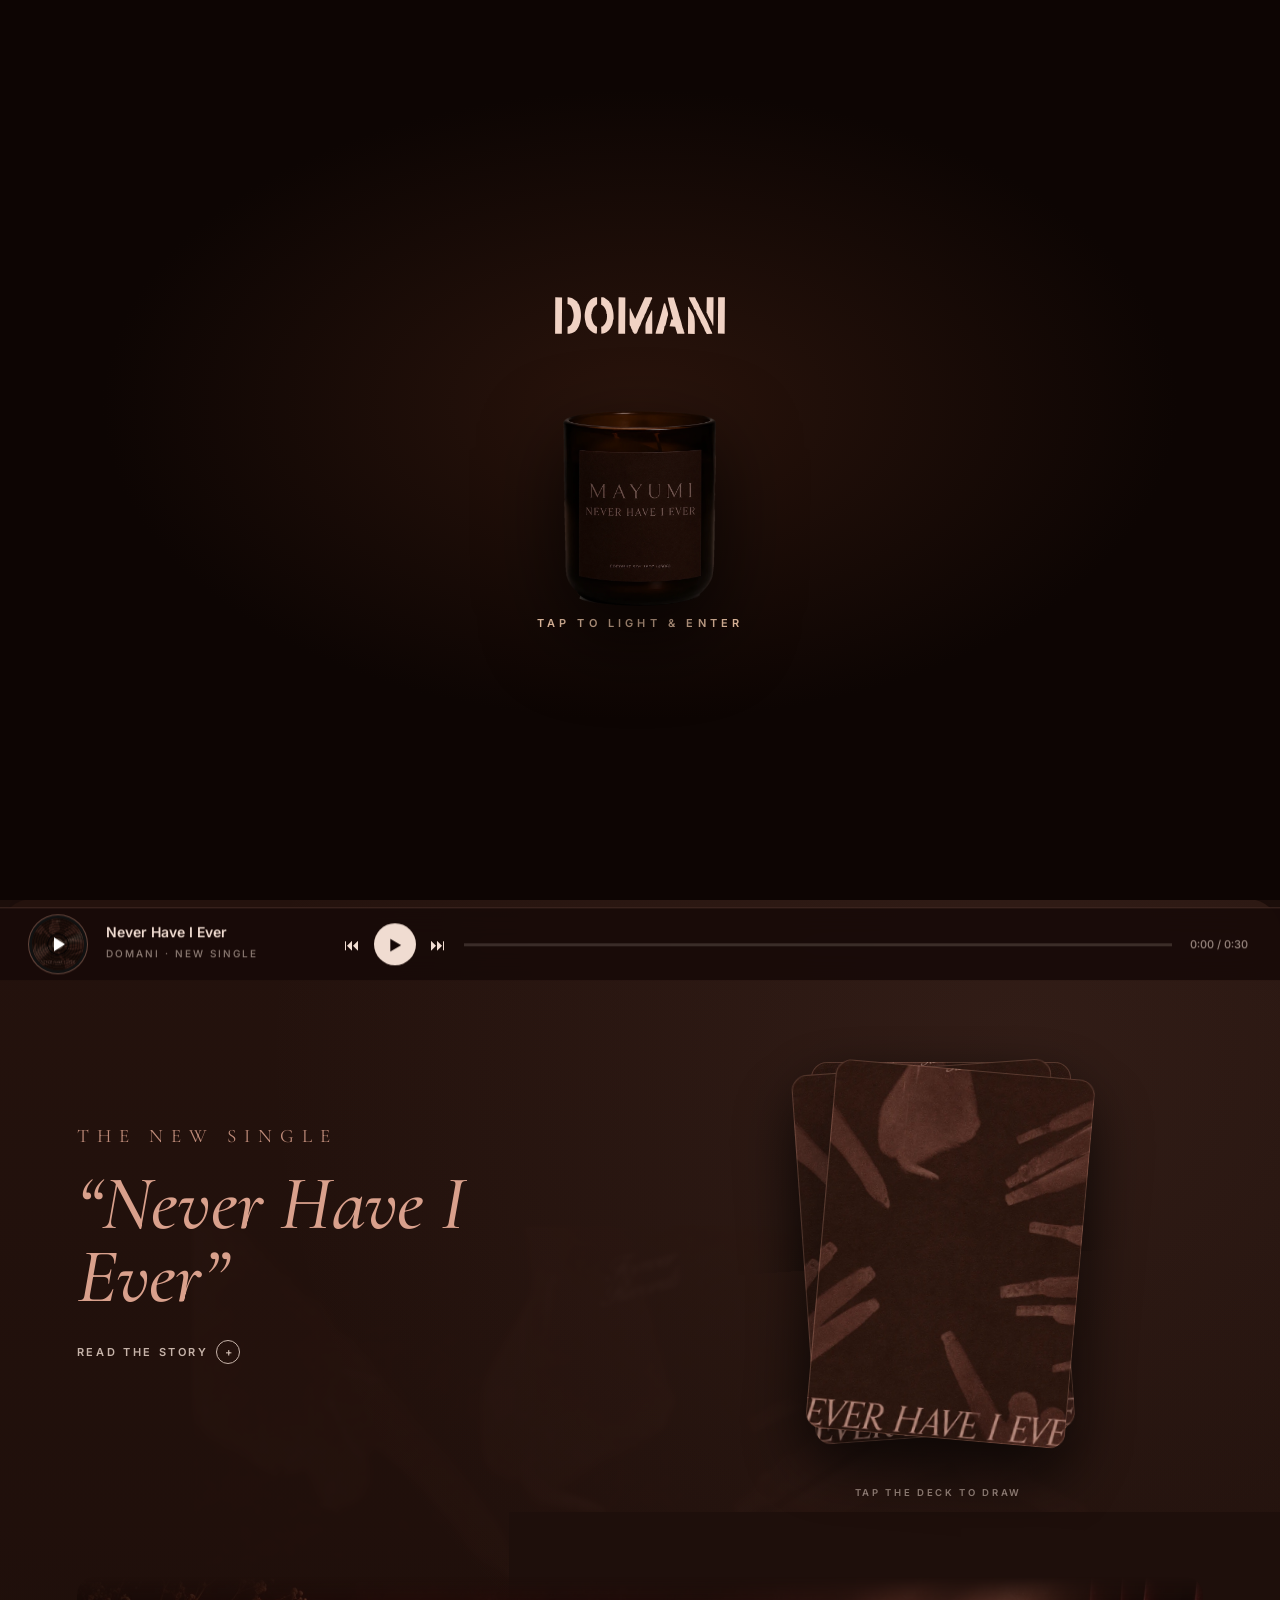
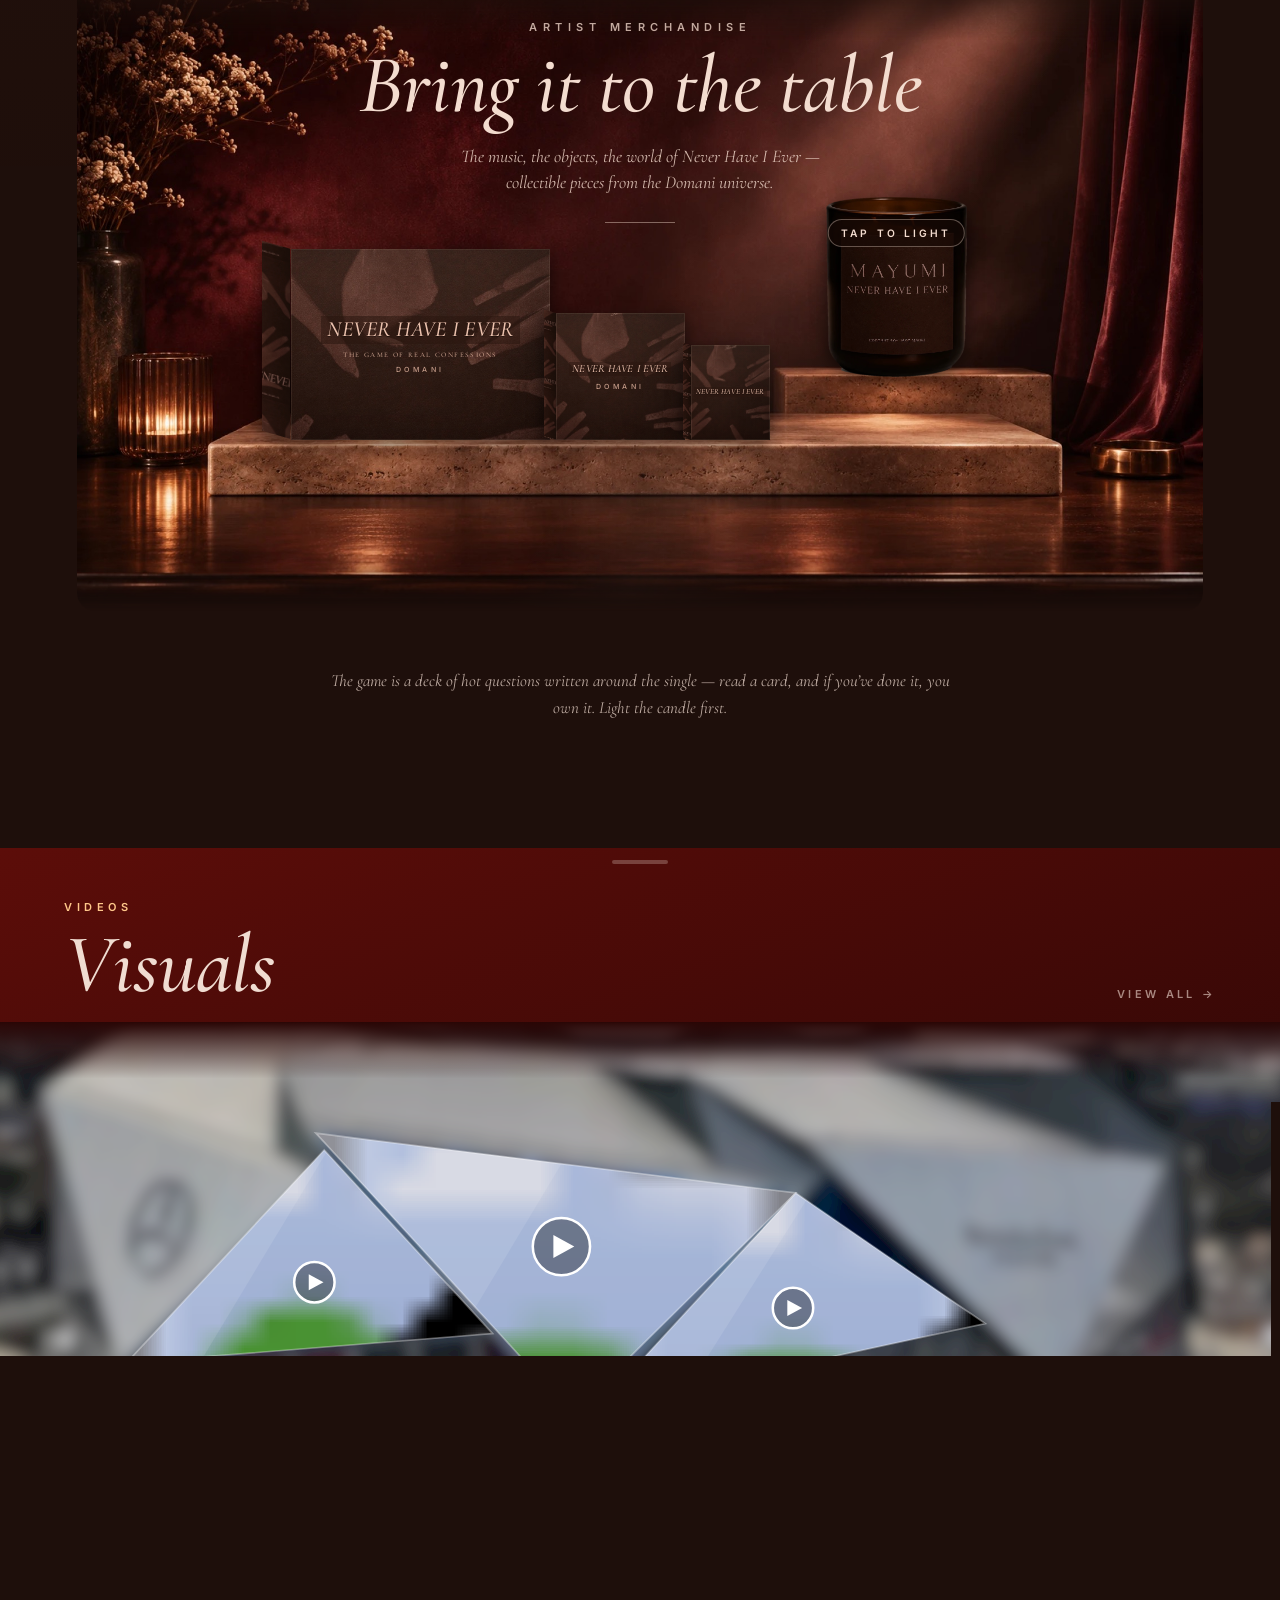
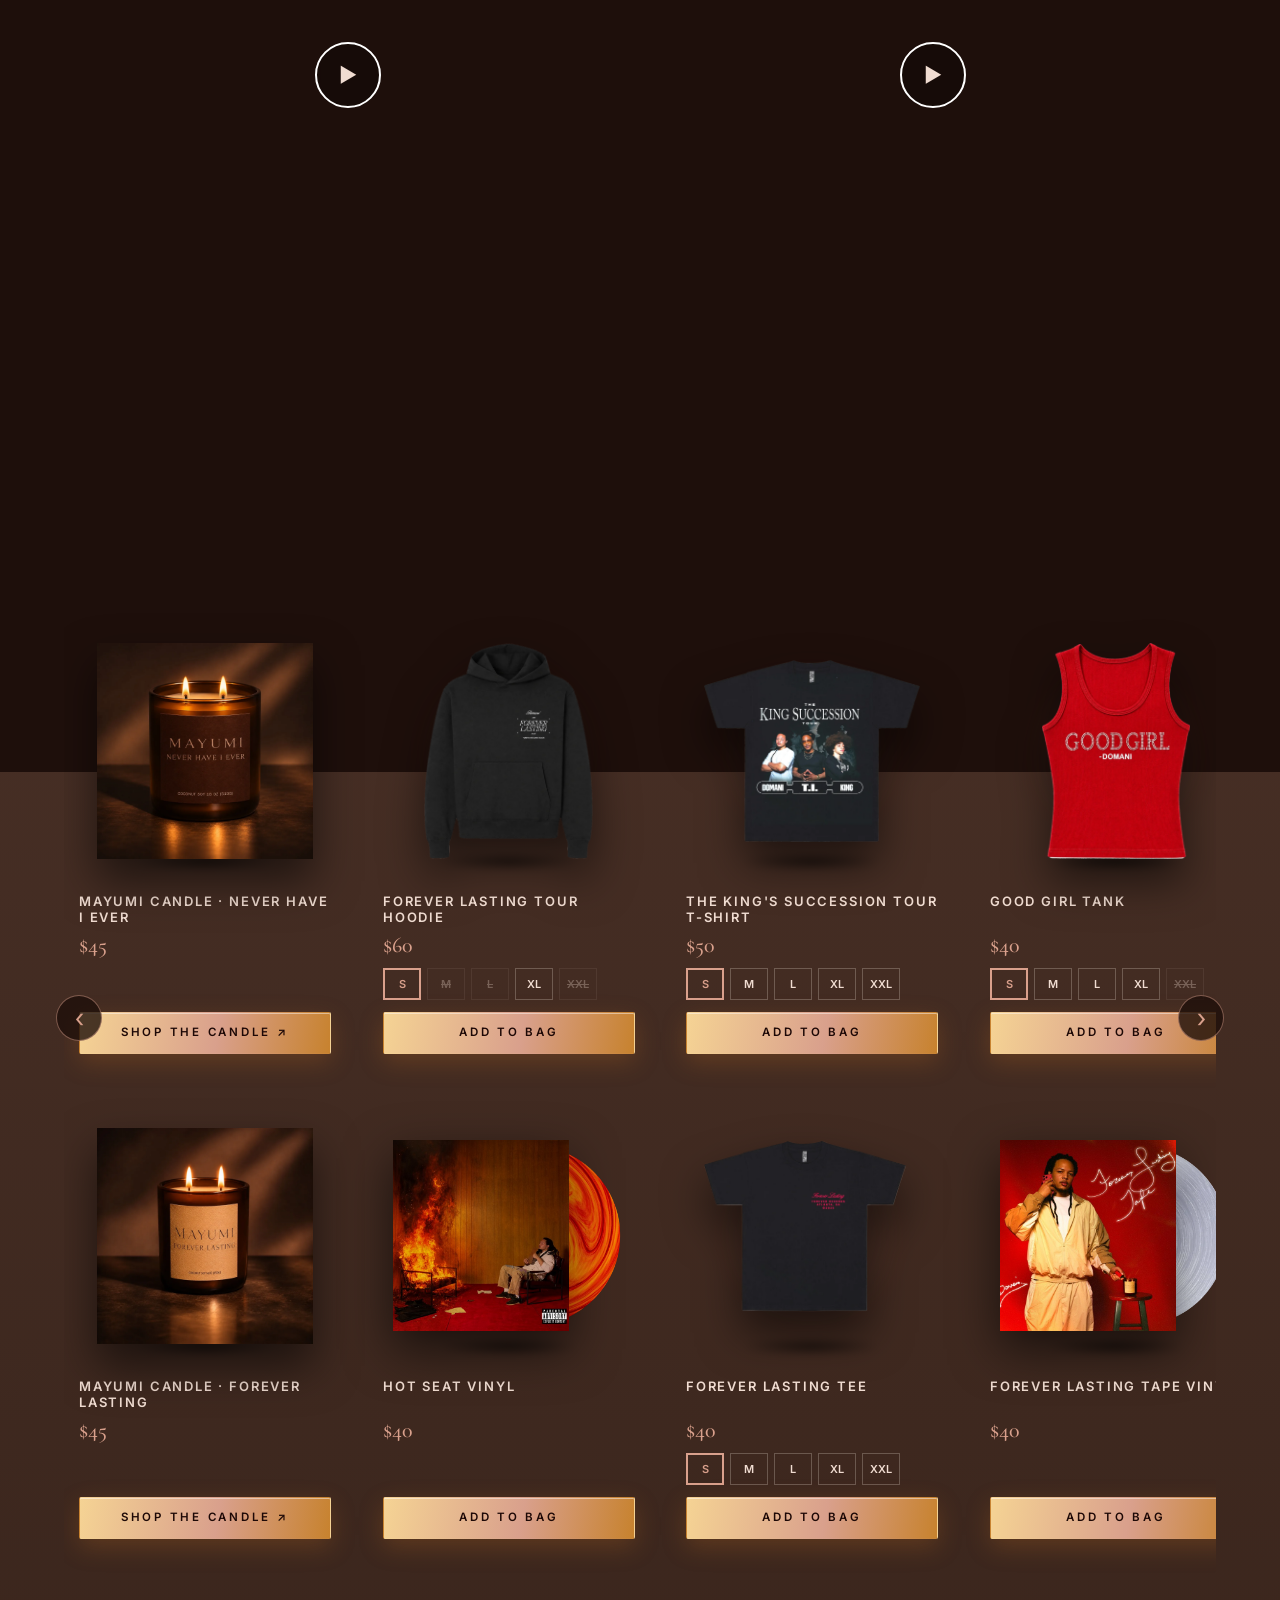
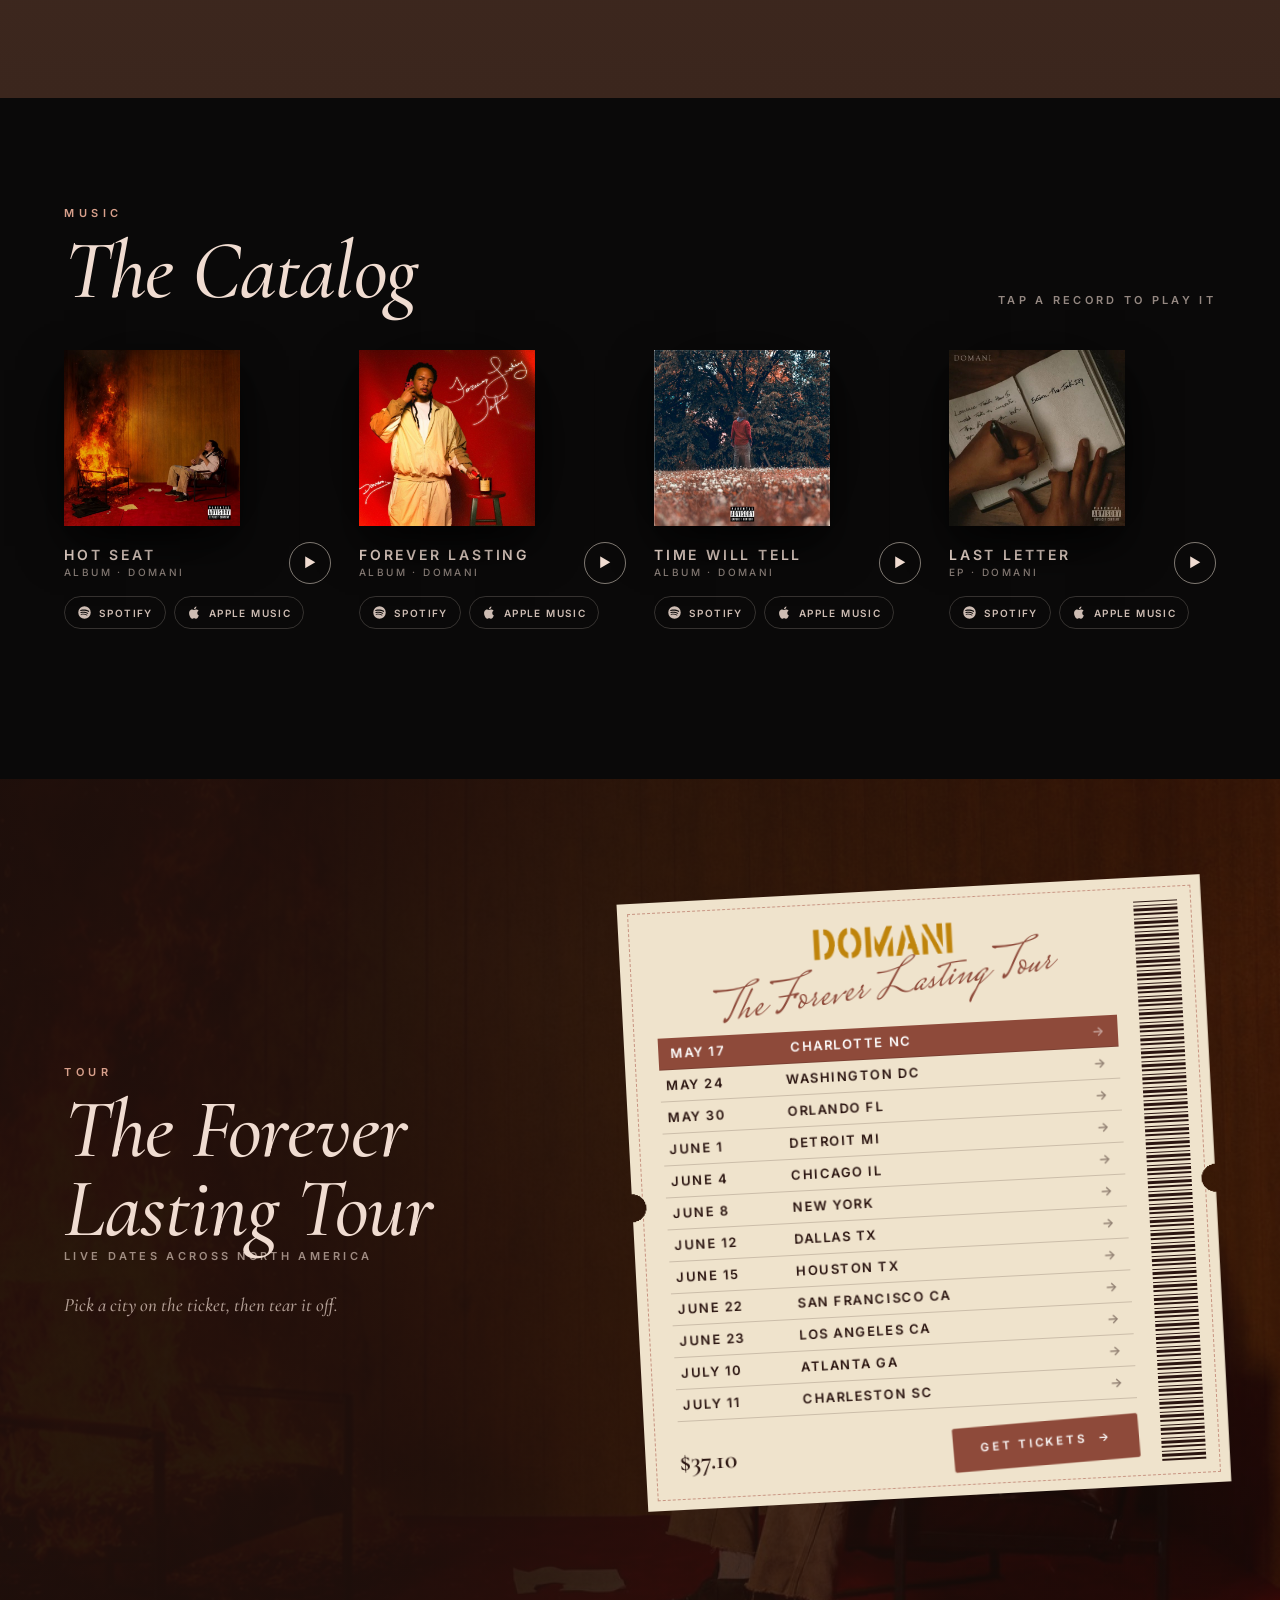
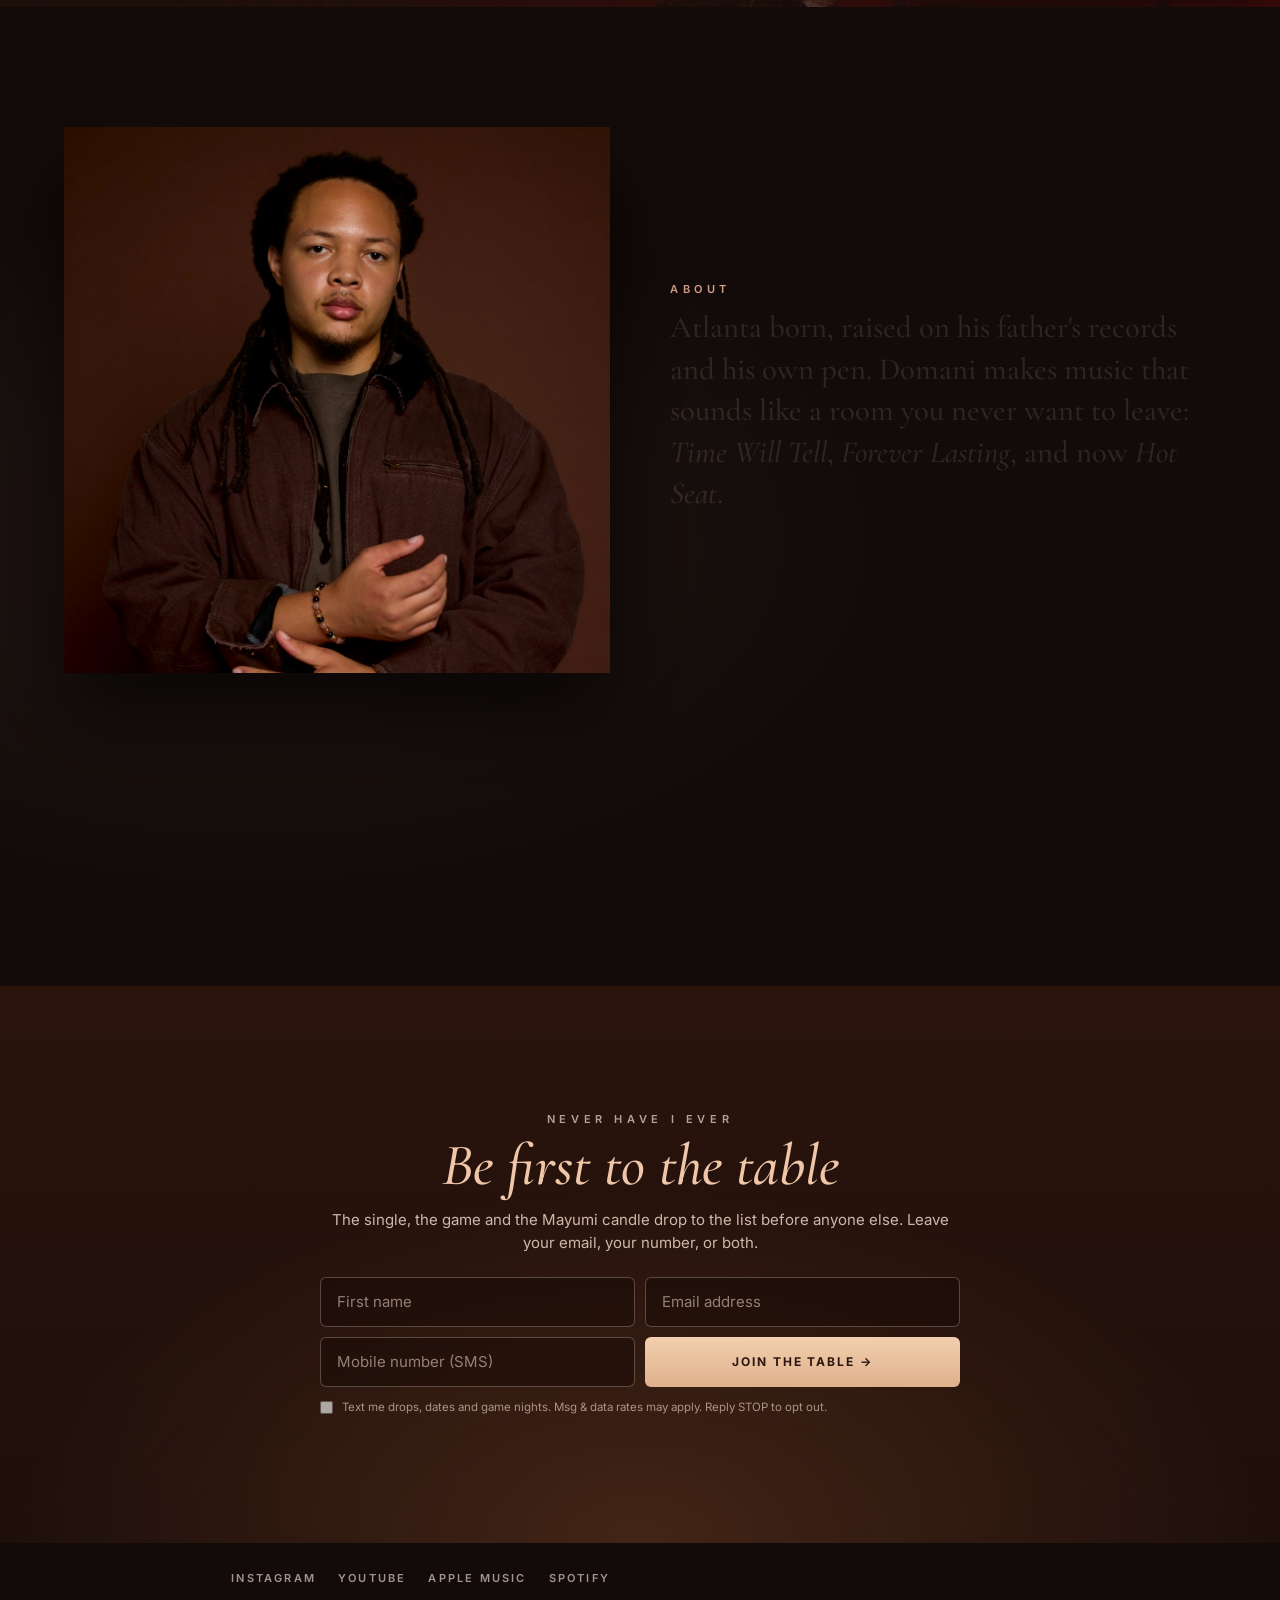
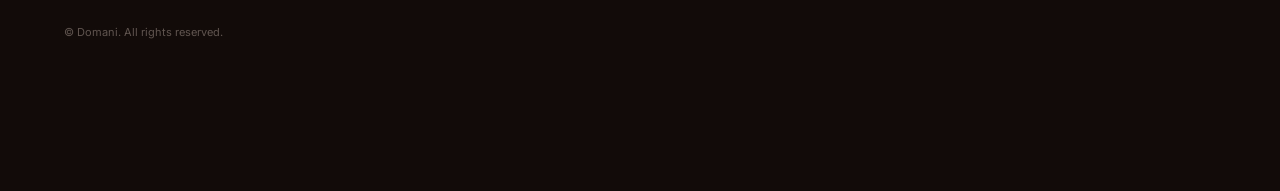
==== commit 32e4b709: "Share image: new Domani portrait Co-Authored-By: Claude Opus 5.5 <noreply@anthropic.com>" ====
--- a/nhie/index.html
+++ b/nhie/index.html
@@ -4,7 +4,7 @@
 <meta charset="utf-8">
 <meta name="viewport" content="width=device-width,initial-scale=1,viewport-fit=cover">
 <title>Domani · Never Have I Ever</title>
-<meta name="description" content="The new single from Domani. A game of hot questions, played across the table."><meta property="og:type" content="music.song"><meta property="og:title" content="Domani · Never Have I Ever"><meta property="og:description" content="The new single from Domani. A game of hot questions, played across the table."><meta property="og:url" content="https://mikeintech.github.io/domani-site/nhie/"><meta property="og:image" content="https://mikeintech.github.io/domani-site/nhie/img/nhie-cover.jpg"><meta property="og:image:width" content="1200"><meta property="og:image:height" content="1200"><meta name="twitter:card" content="summary_large_image"><meta name="twitter:title" content="Domani · Never Have I Ever"><meta name="twitter:description" content="The new single from Domani. A game of hot questions, played across the table."><meta name="twitter:image" content="https://mikeintech.github.io/domani-site/nhie/img/nhie-cover.jpg">
+<meta name="description" content="The new single from Domani. A game of hot questions, played across the table."><meta property="og:type" content="music.song"><meta property="og:title" content="Domani · Never Have I Ever"><meta property="og:description" content="The new single from Domani. A game of hot questions, played across the table."><meta property="og:url" content="https://mikeintech.github.io/domani-site/nhie/"><meta property="og:image" content="https://mikeintech.github.io/domani-site/nhie/img/share-domani.jpg"><meta property="og:image:width" content="1200"><meta property="og:image:height" content="1200"><meta name="twitter:card" content="summary_large_image"><meta name="twitter:title" content="Domani · Never Have I Ever"><meta name="twitter:description" content="The new single from Domani. A game of hot questions, played across the table."><meta name="twitter:image" content="https://mikeintech.github.io/domani-site/nhie/img/share-domani.jpg">
 <script>document.documentElement.classList.add("hero3")</script>
 <script>try{document.documentElement.dataset.theme=sessionStorage.getItem("nhie-theme")||"dark"}catch(e){document.documentElement.dataset.theme="dark"}</script>
 <link rel="icon" href="favicon.png">
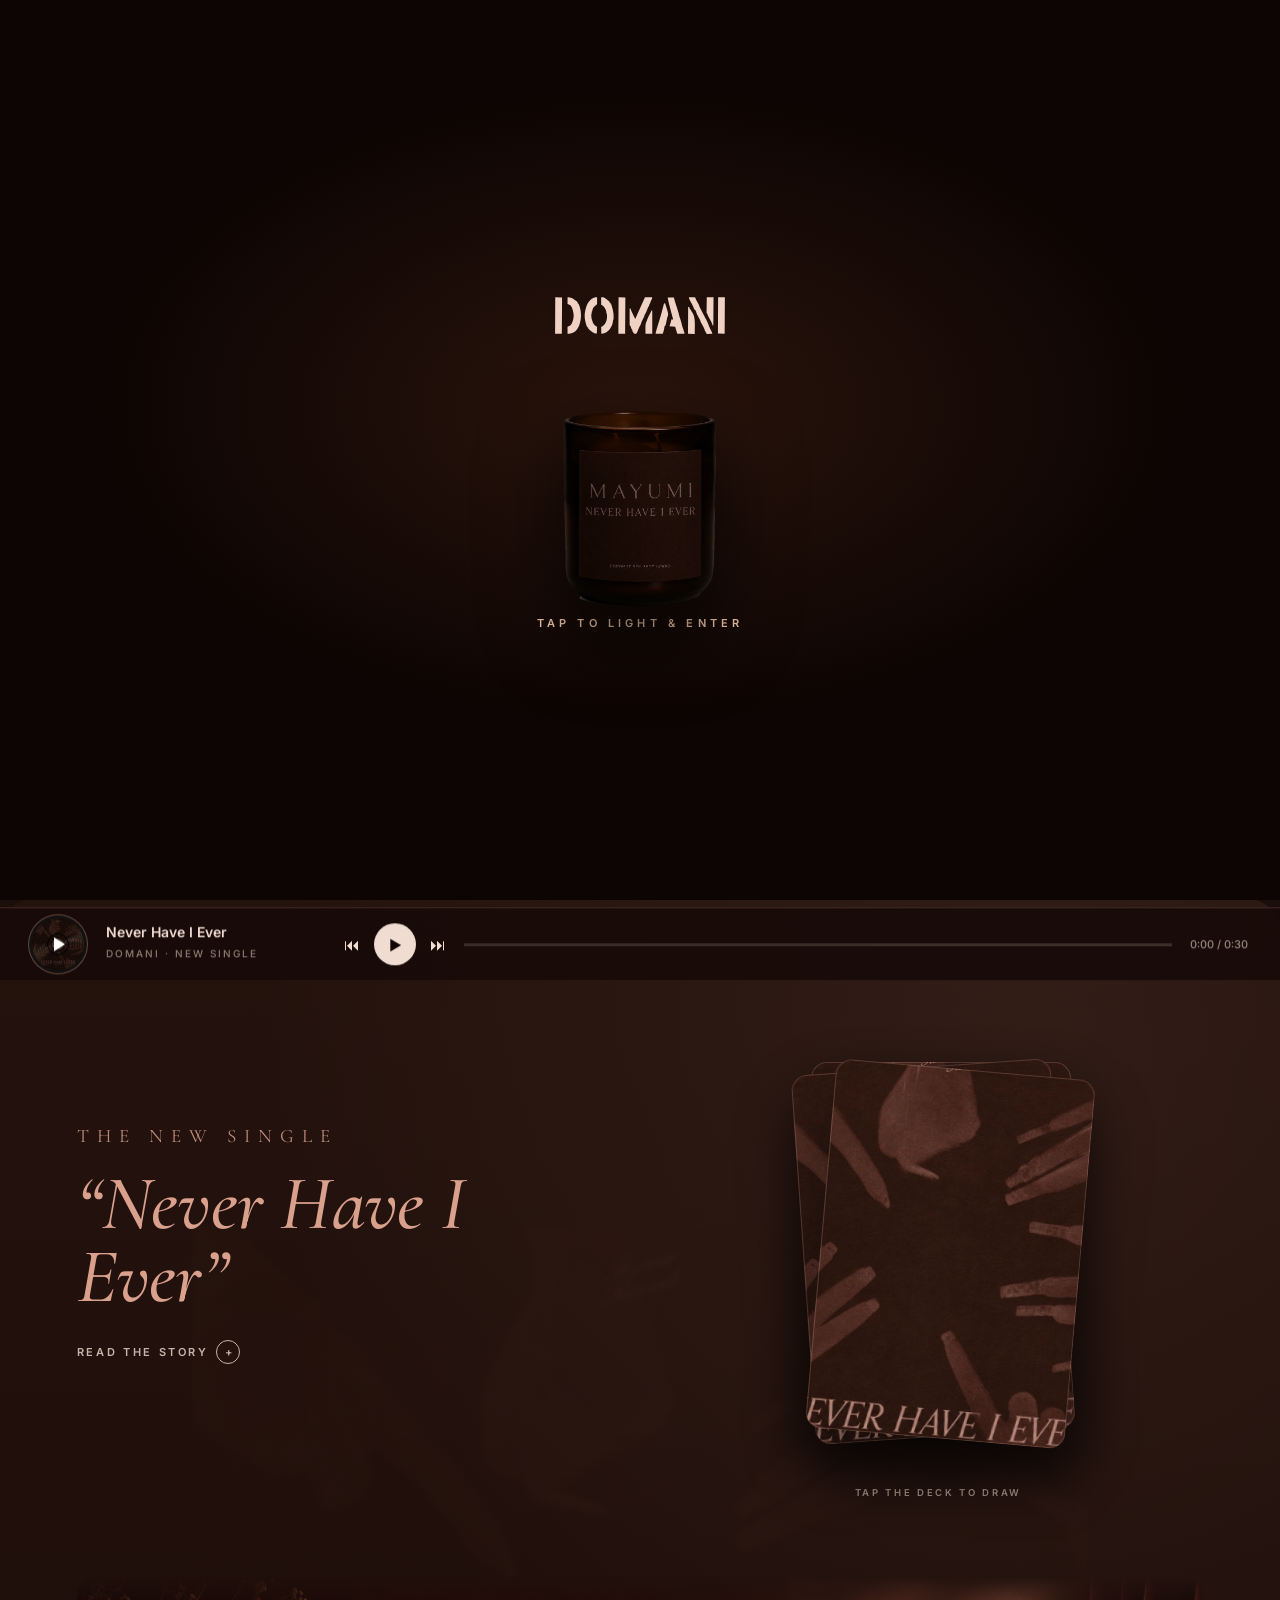
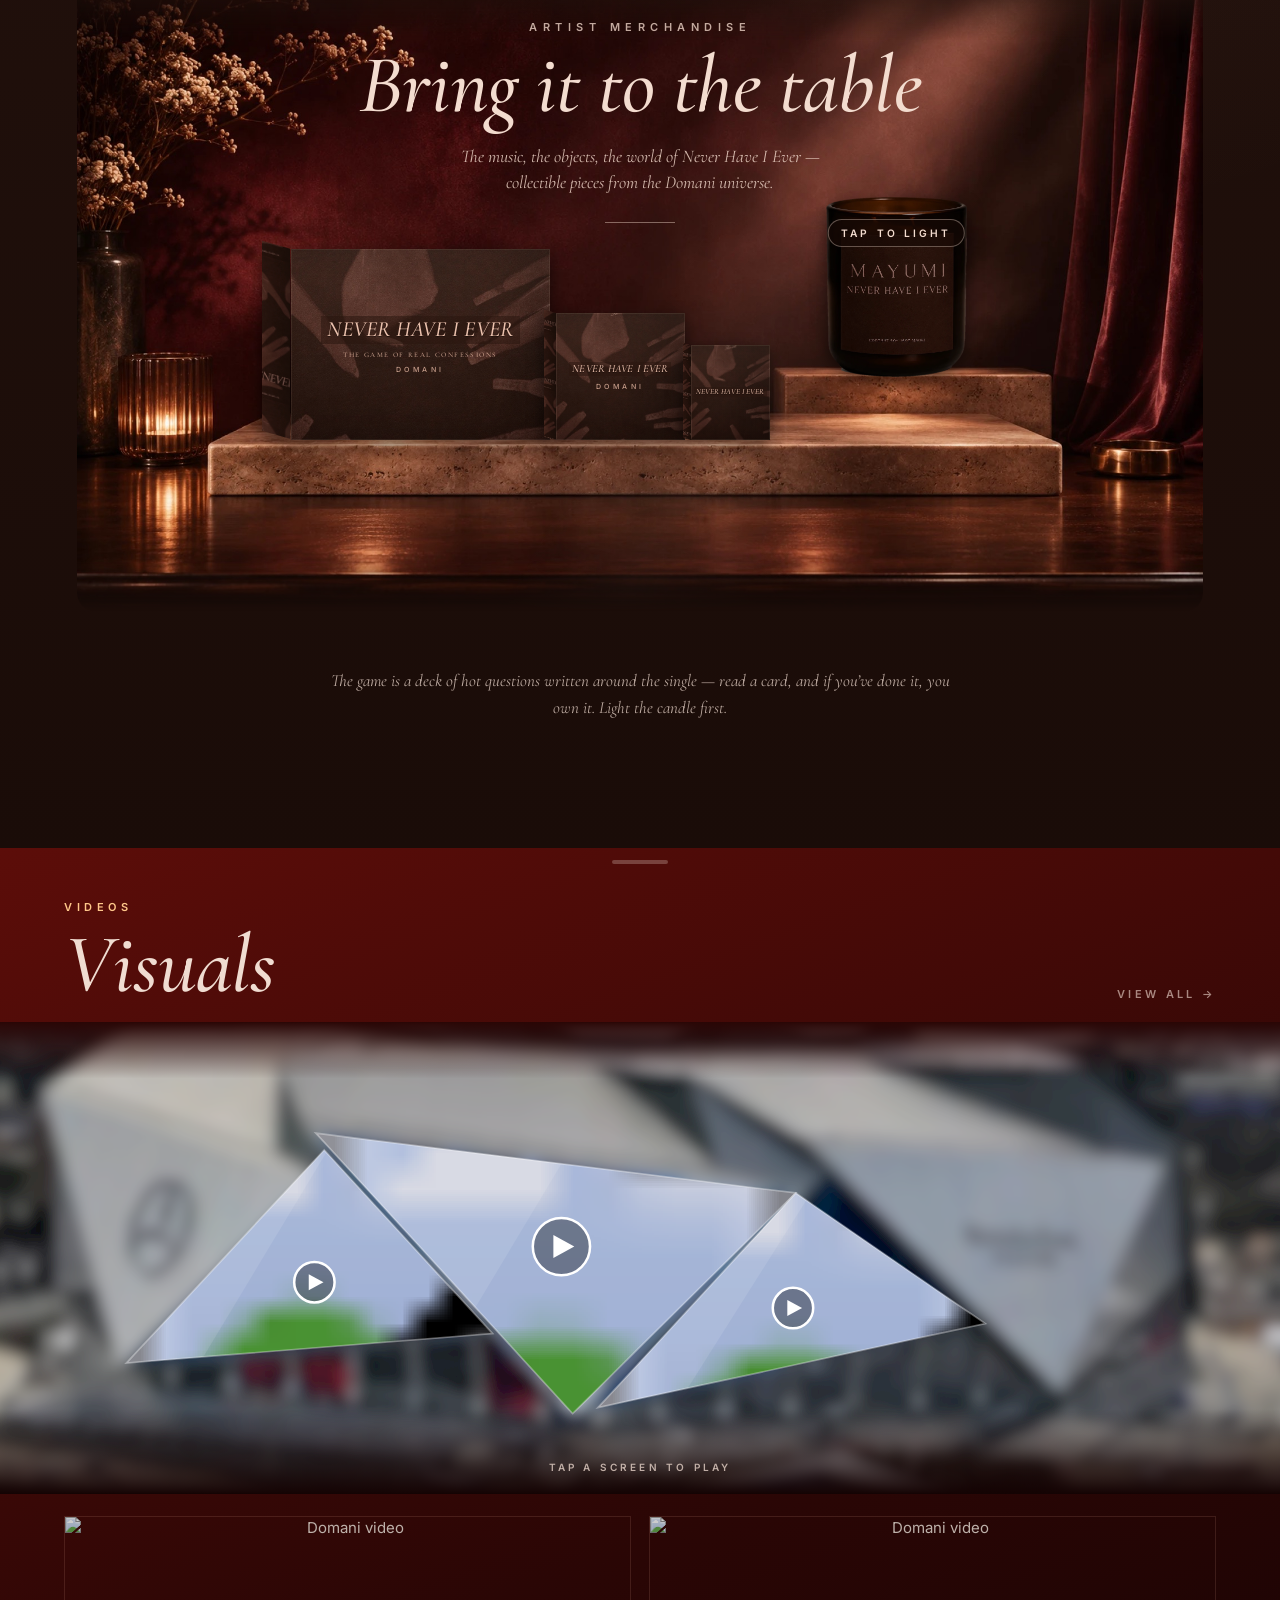
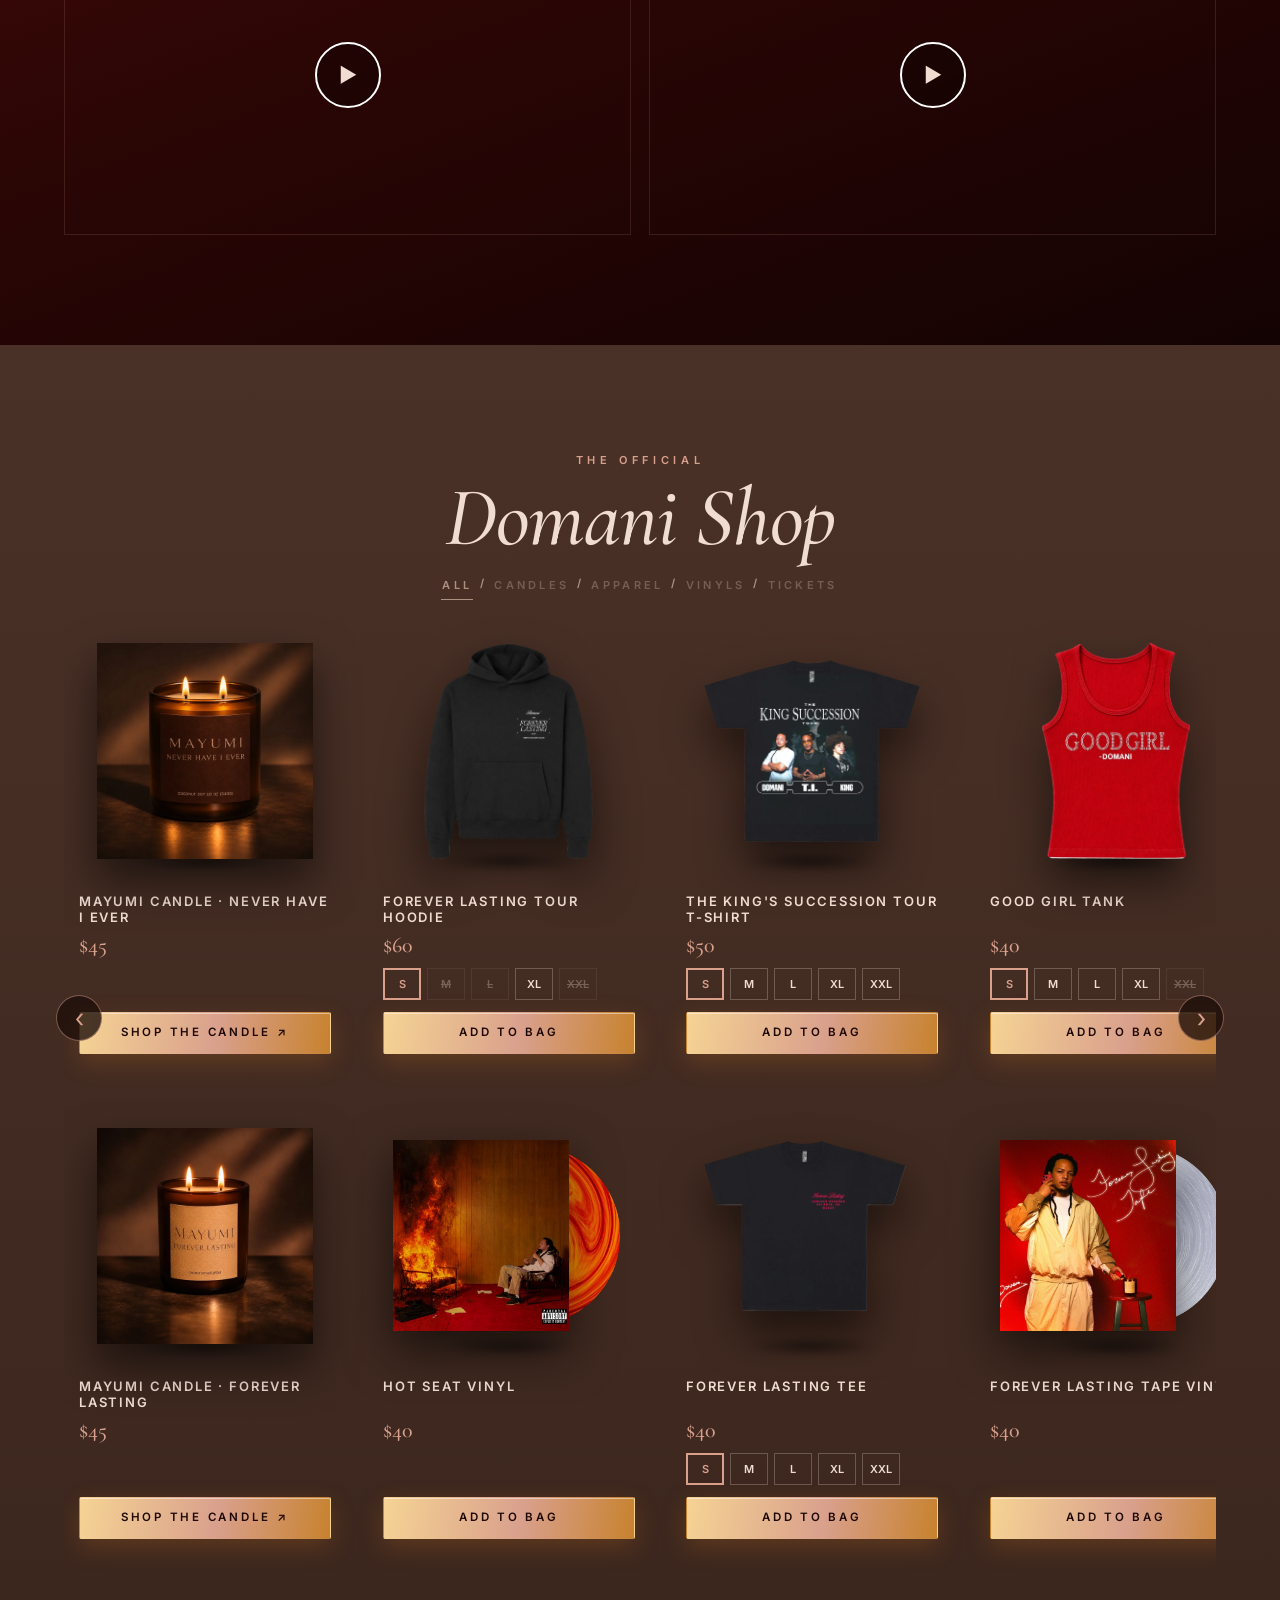
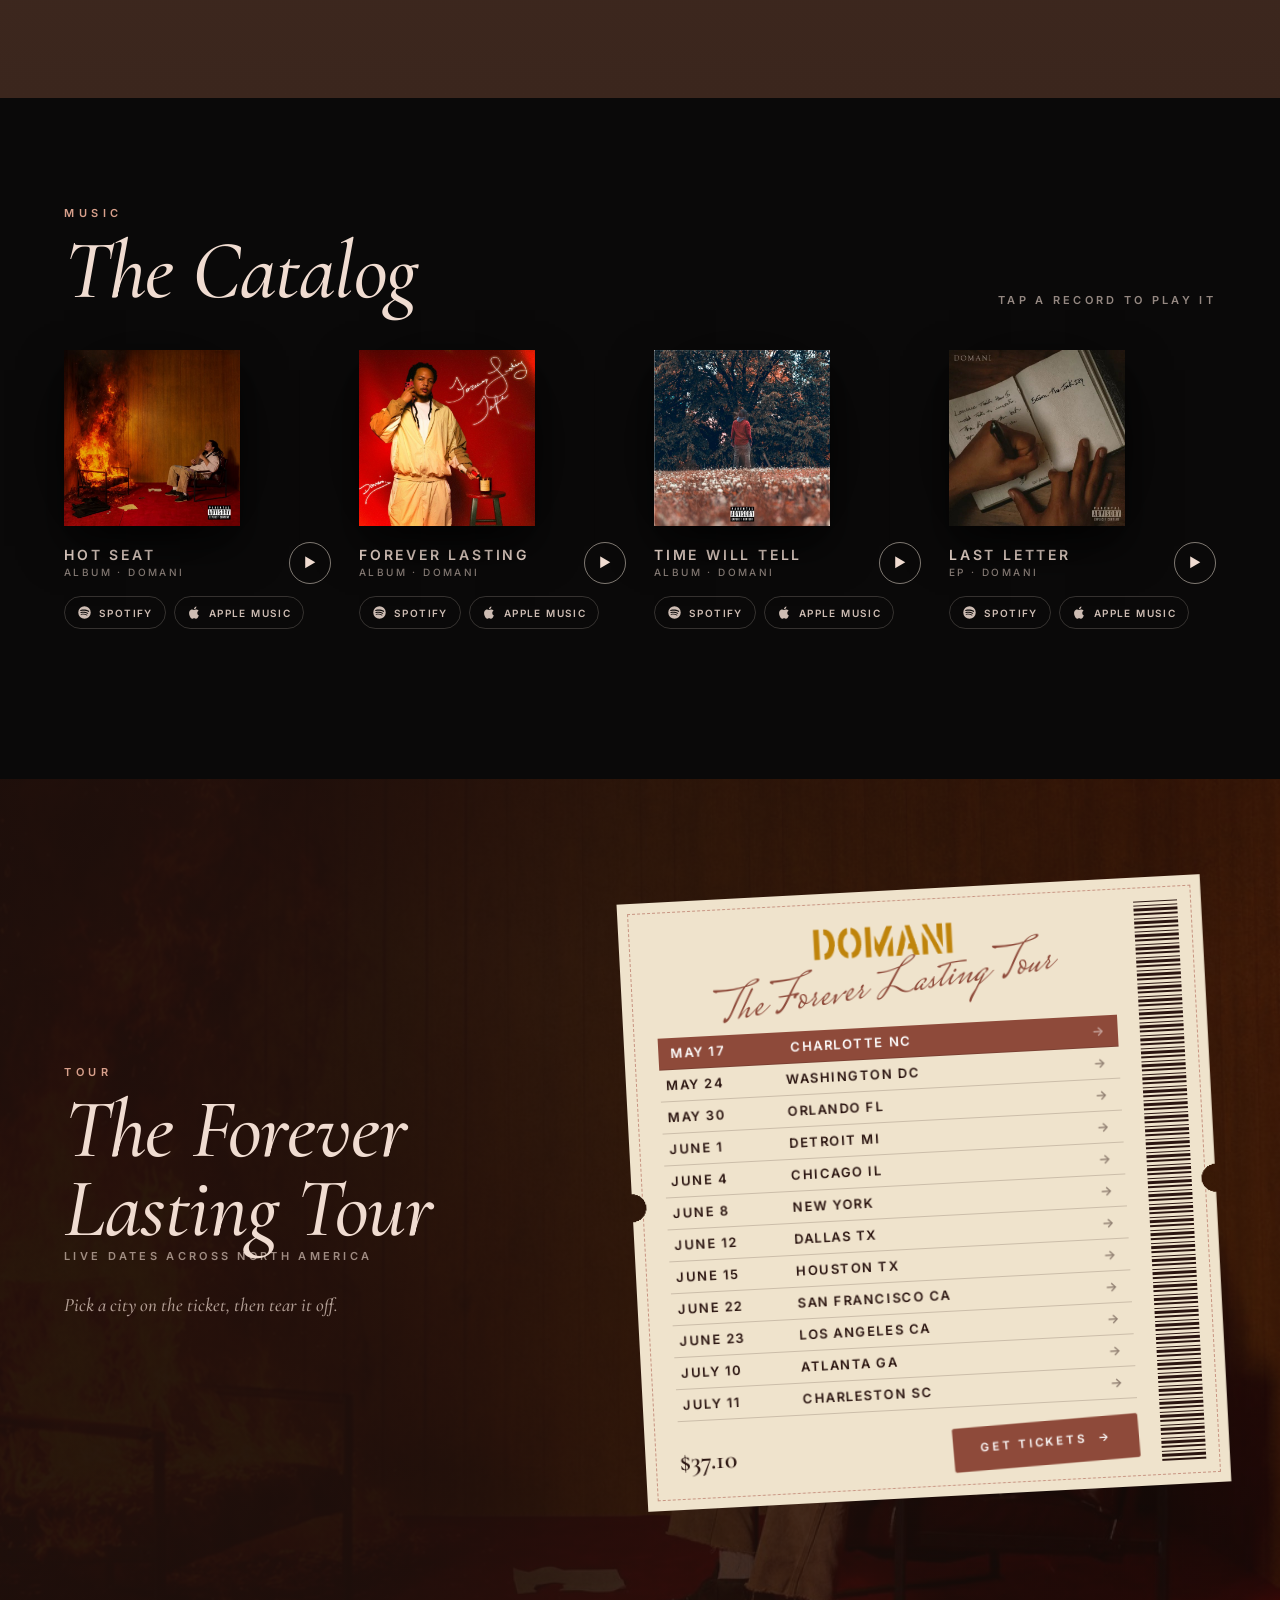
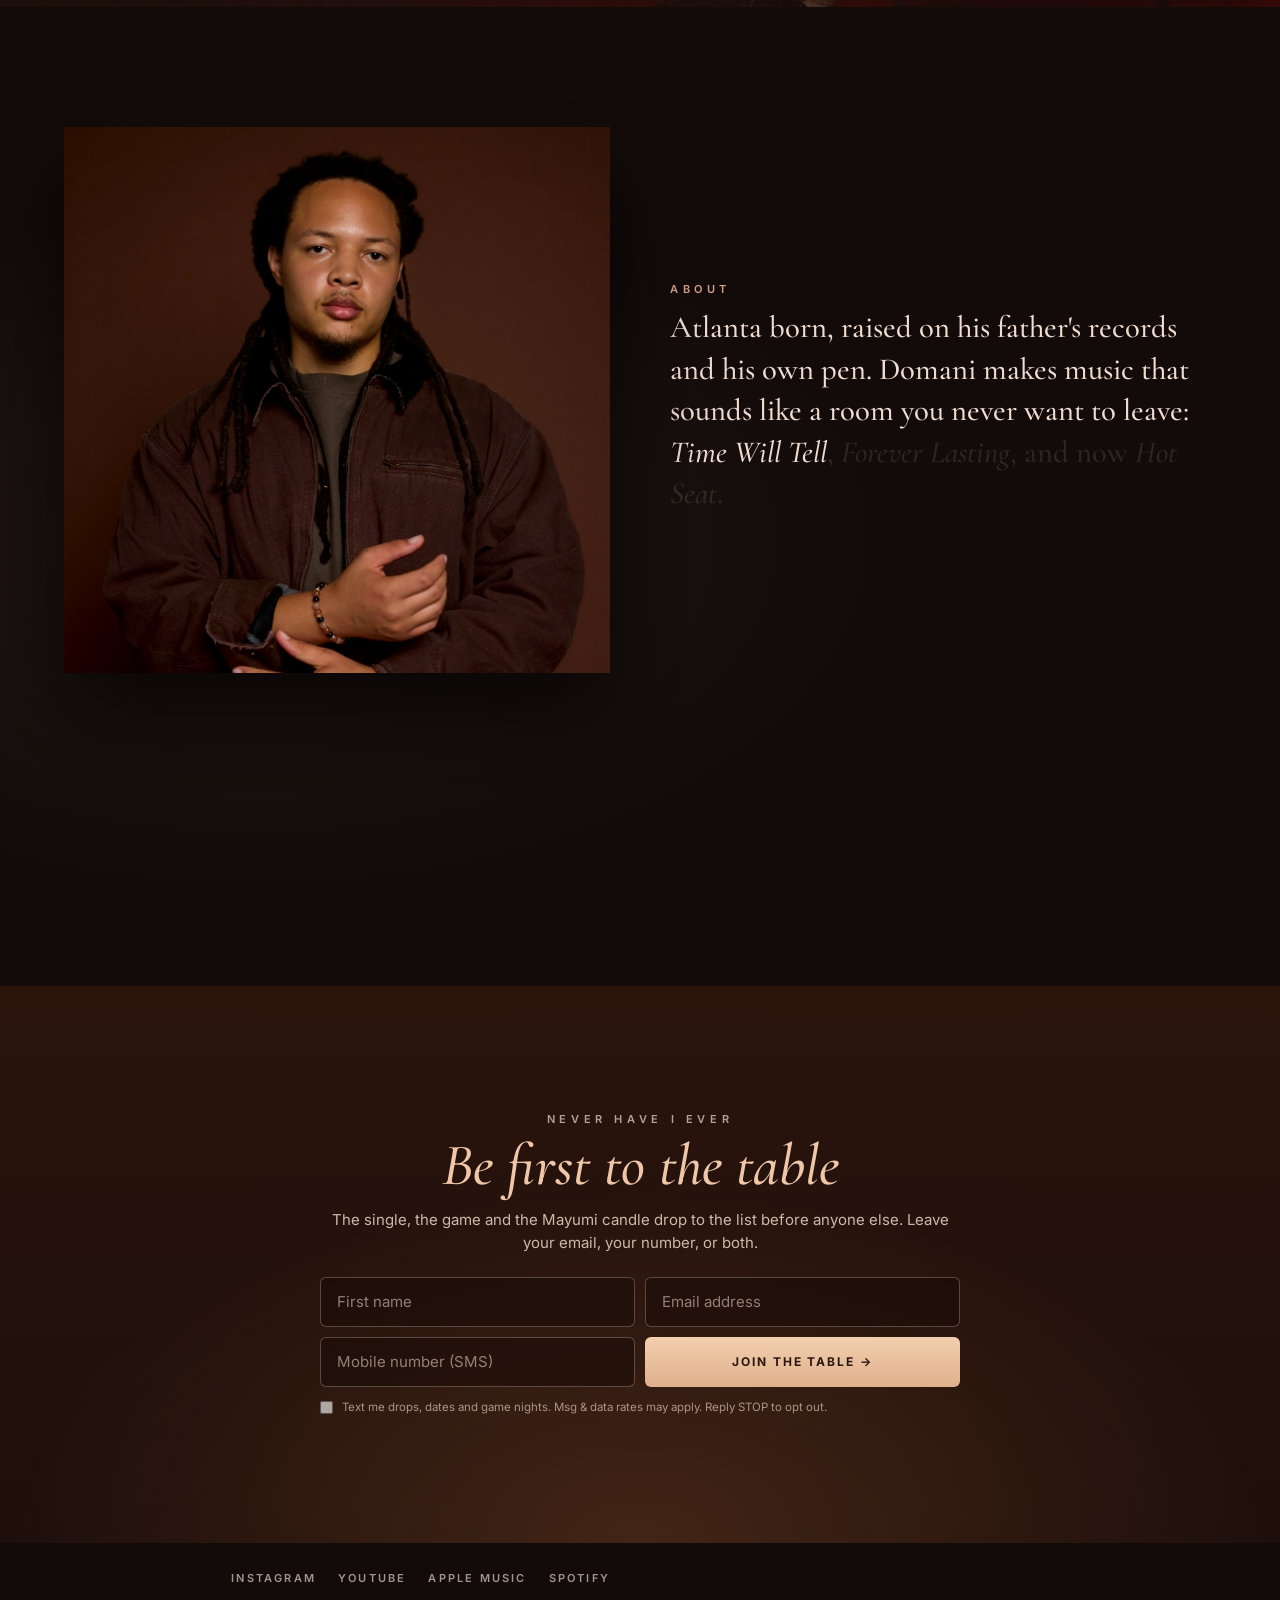
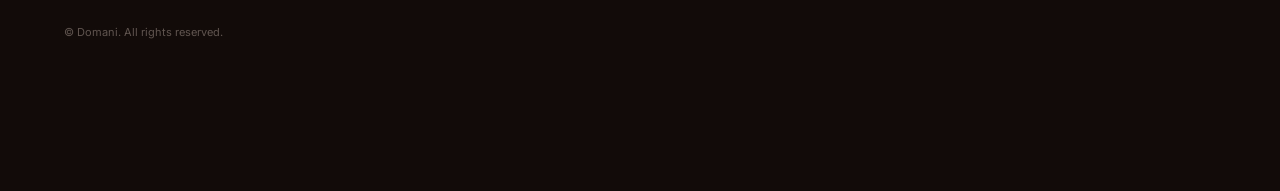
==== commit 7347657b: "Remove Hot Seat toggle Co-Authored-By: Claude Opus 5.5 <noreply@anthropic.com>" ====
--- a/nhie/index.html
+++ b/nhie/index.html
@@ -24,14 +24,14 @@
 <header id="nav">
   <a href="#top" class="logo"><img src="img/logo.svg?v=4" alt="Domani"></a>
   <nav><a href="#single">Single</a><a href="#videos">Videos</a><a href="https://mayumicandles.com/" target="_blank" rel="noopener">Candles</a><a href="#shop">Shop</a><a href="#music">Music</a><a href="#tour">Tour</a><a href="#about">About</a></nav>
-  <div class="era" role="group" aria-label="Switch era"><a href="../hot.html">Hot Seat</a><a href="./" class=on aria-current=page>Never Have I Ever</a></div>
+  <div class="era" role="group" aria-label="Switch era"><a href="./" class=on aria-current=page>Never Have I Ever</a></div>
   <button class="burger" id="burger" aria-label="Open menu" aria-expanded="false"><i></i><i></i></button>
   <button class="themebtn" id="themeBtn" aria-label="Switch to light mode"><svg class="moon" viewBox="0 0 24 24"><path d="M20 14.5A8 8 0 1 1 9.5 4a6.5 6.5 0 0 0 10.5 10.5z"/></svg><svg class="sun" viewBox="0 0 24 24"><circle cx="12" cy="12" r="4.2"/><path d="M12 2v2.5M12 19.5V22M2 12h2.5M19.5 12H22M4.9 4.9l1.8 1.8M17.3 17.3l1.8 1.8M4.9 19.1l1.8-1.8M17.3 6.7l1.8-1.8"/></svg></button>
   <button class="bagbtn" data-open-cart aria-label="Open bag"><svg viewBox="0 0 24 24"><path d="M5 8h14l-1 13H6L5 8z"/><path d="M9 8V6a3 3 0 0 1 6 0v2"/></svg><i data-cart-count></i></button>
 </header>
 
 <div id="menu" aria-hidden="true"><nav><a href="#single">Single</a><a href="#videos">Videos</a><a href="https://mayumicandles.com/" target="_blank" rel="noopener">Candles</a><a href="#shop">Shop</a><a href="#music">Music</a><a href="#tour">Tour</a><a href="#about">About</a><a href="#join">Join</a></nav>
-  <div class="m-era"><a href="../hot.html">Hot Seat</a><a href="./" class="on">Never Have I Ever</a></div></div>
+  <div class="m-era"><a href="./" class="on">Never Have I Ever</a></div></div>
 
 <main>
 <section id="top" class="hero">
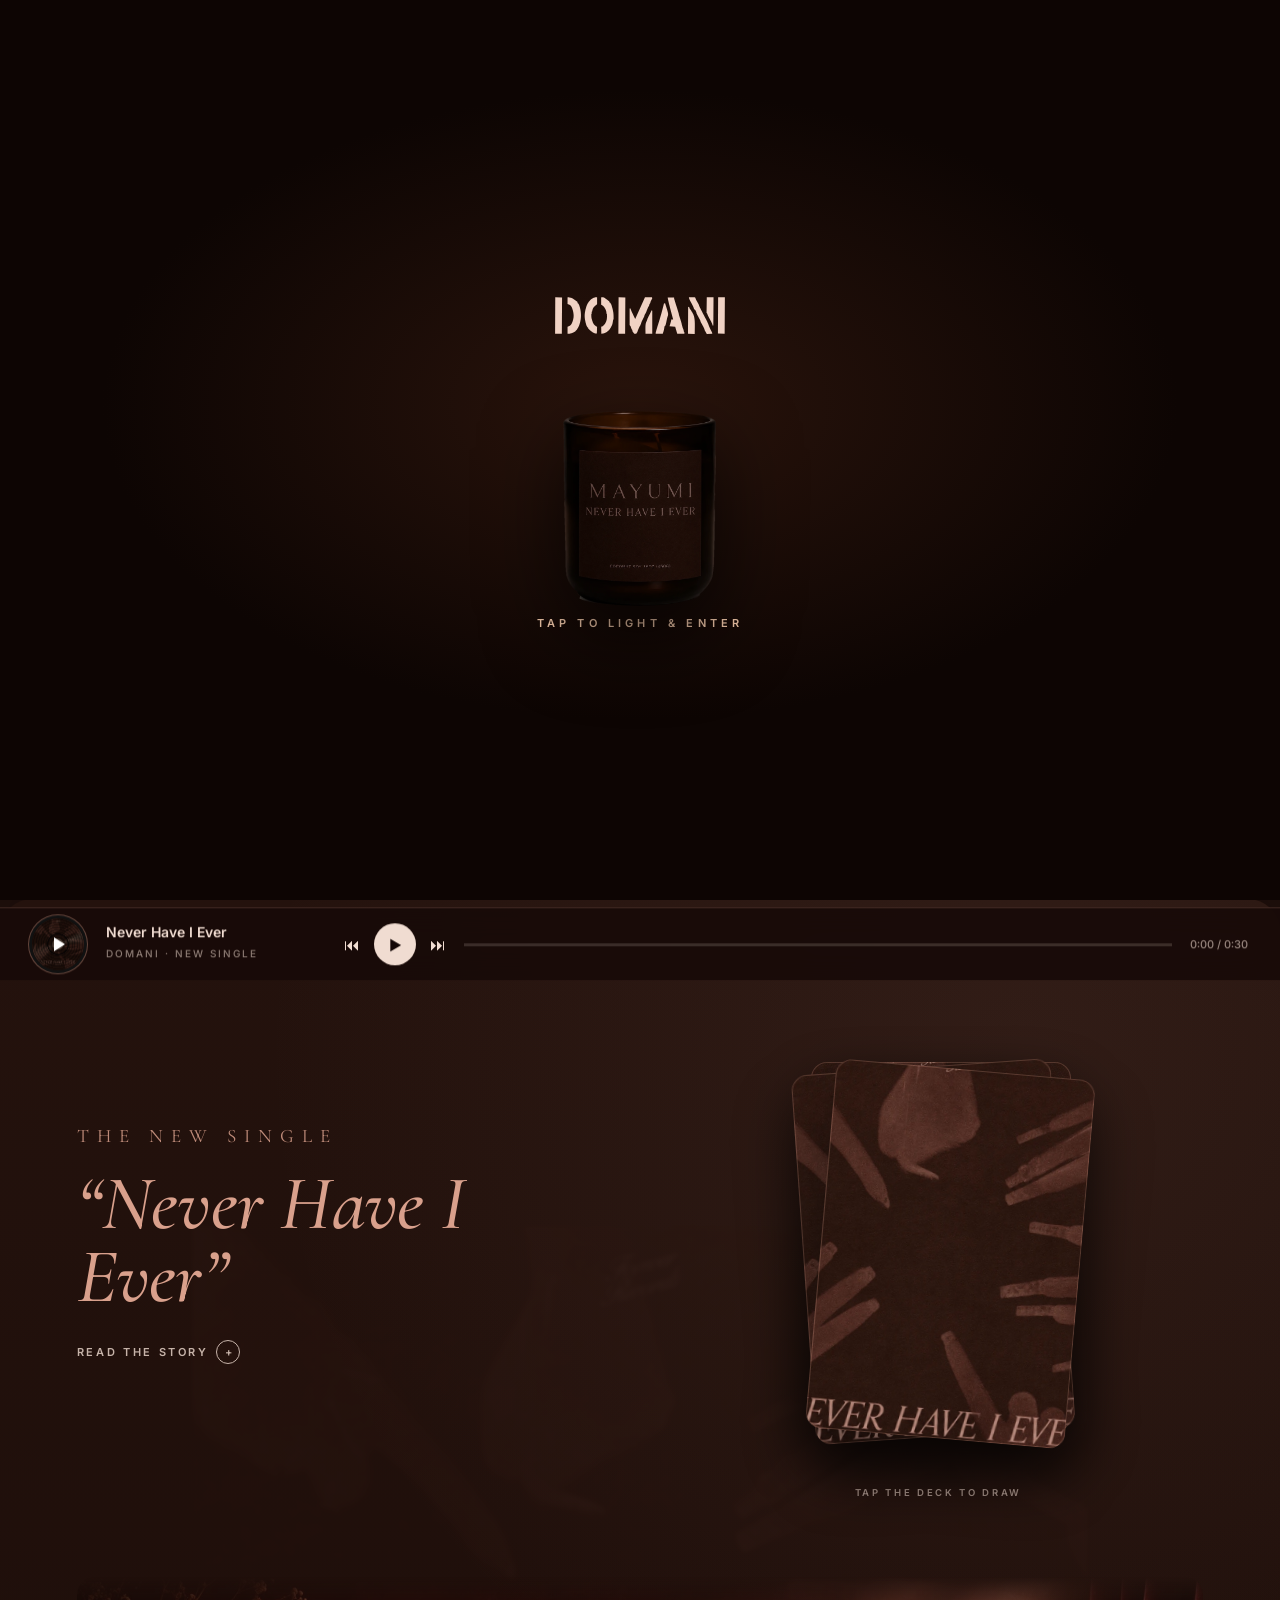
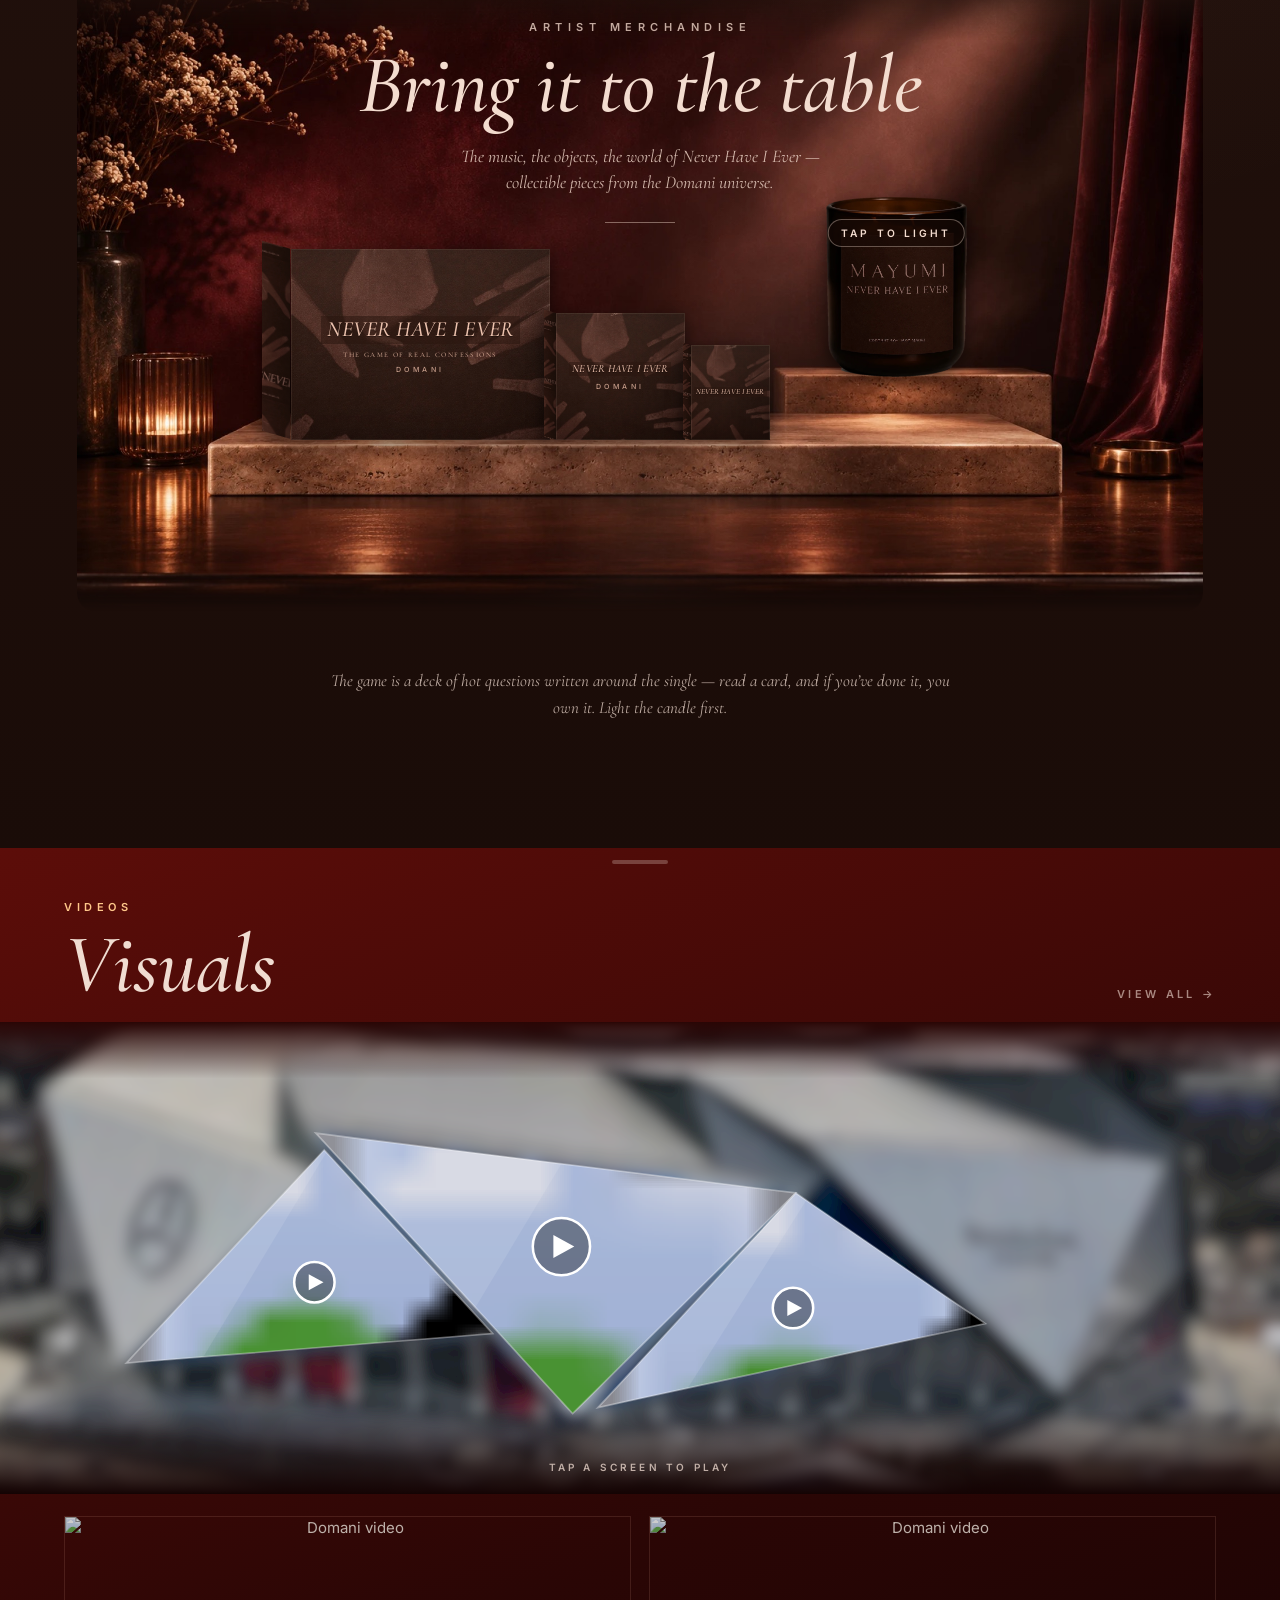
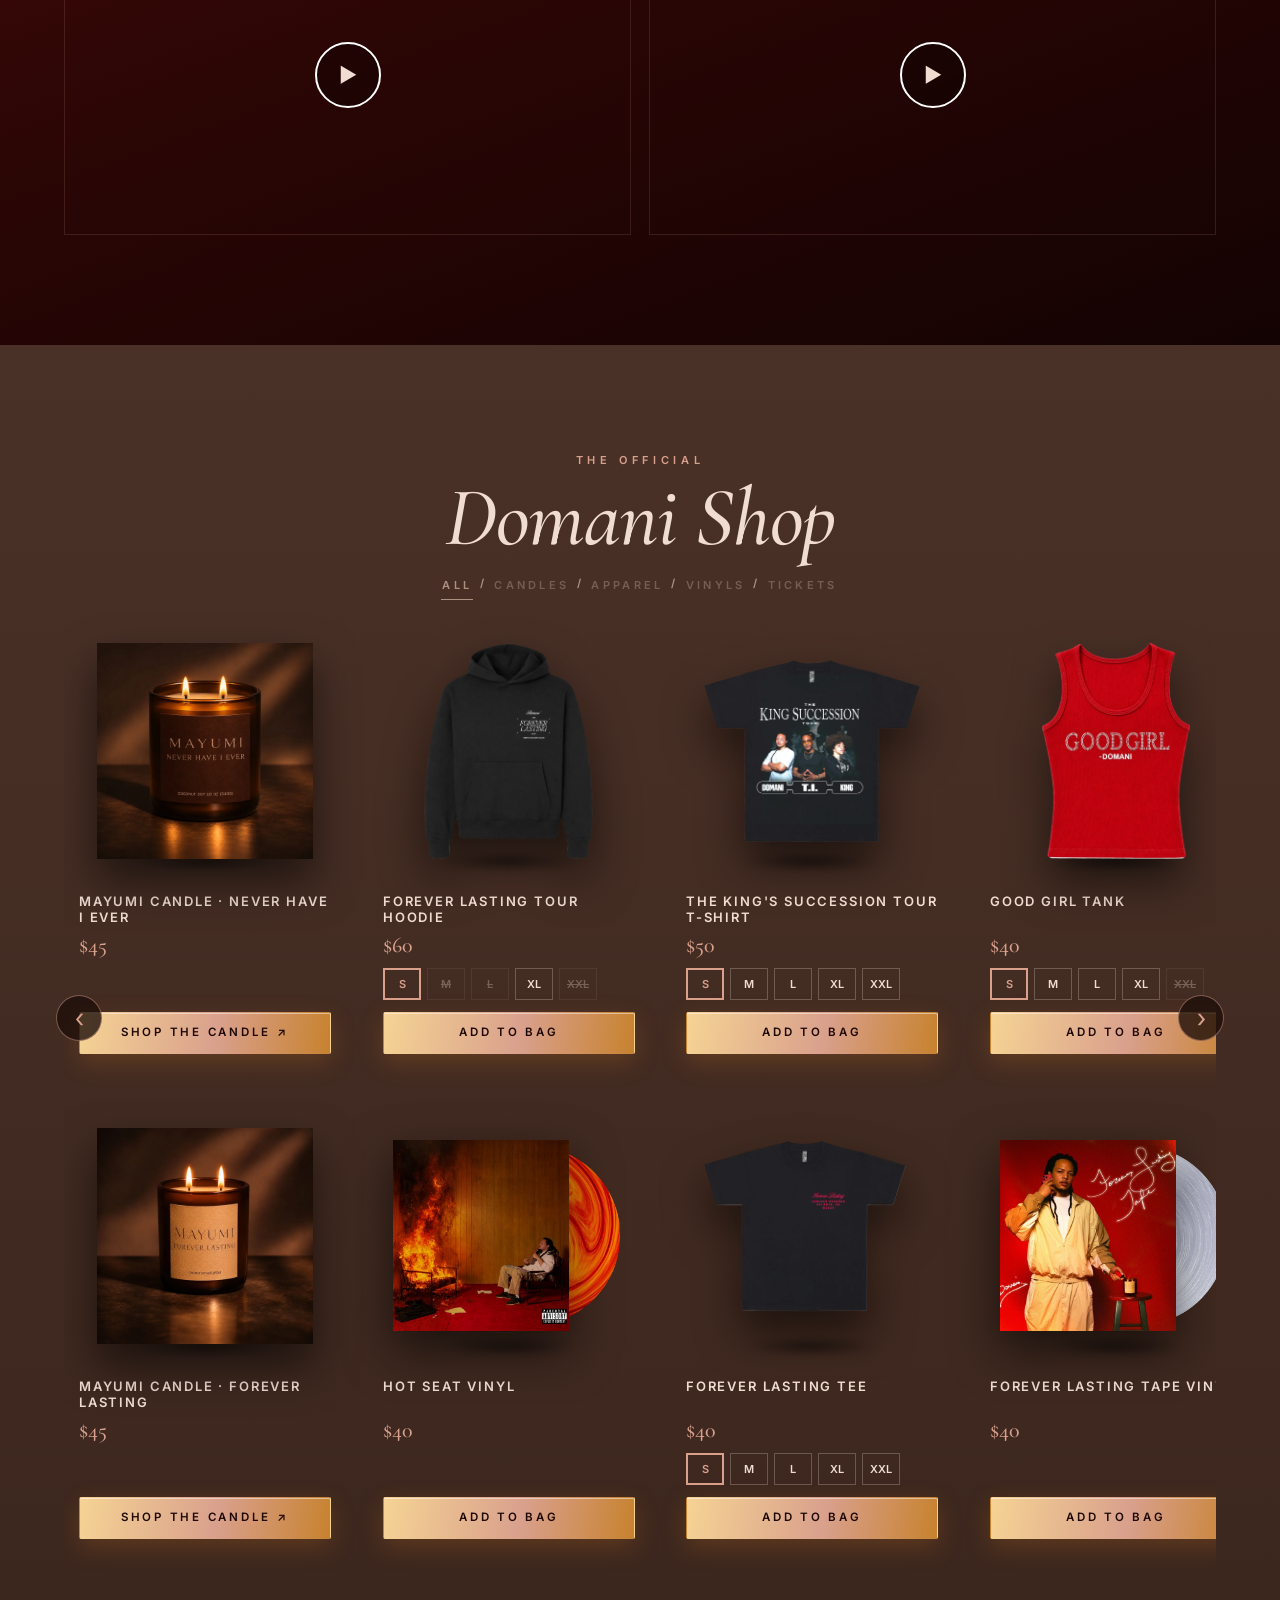
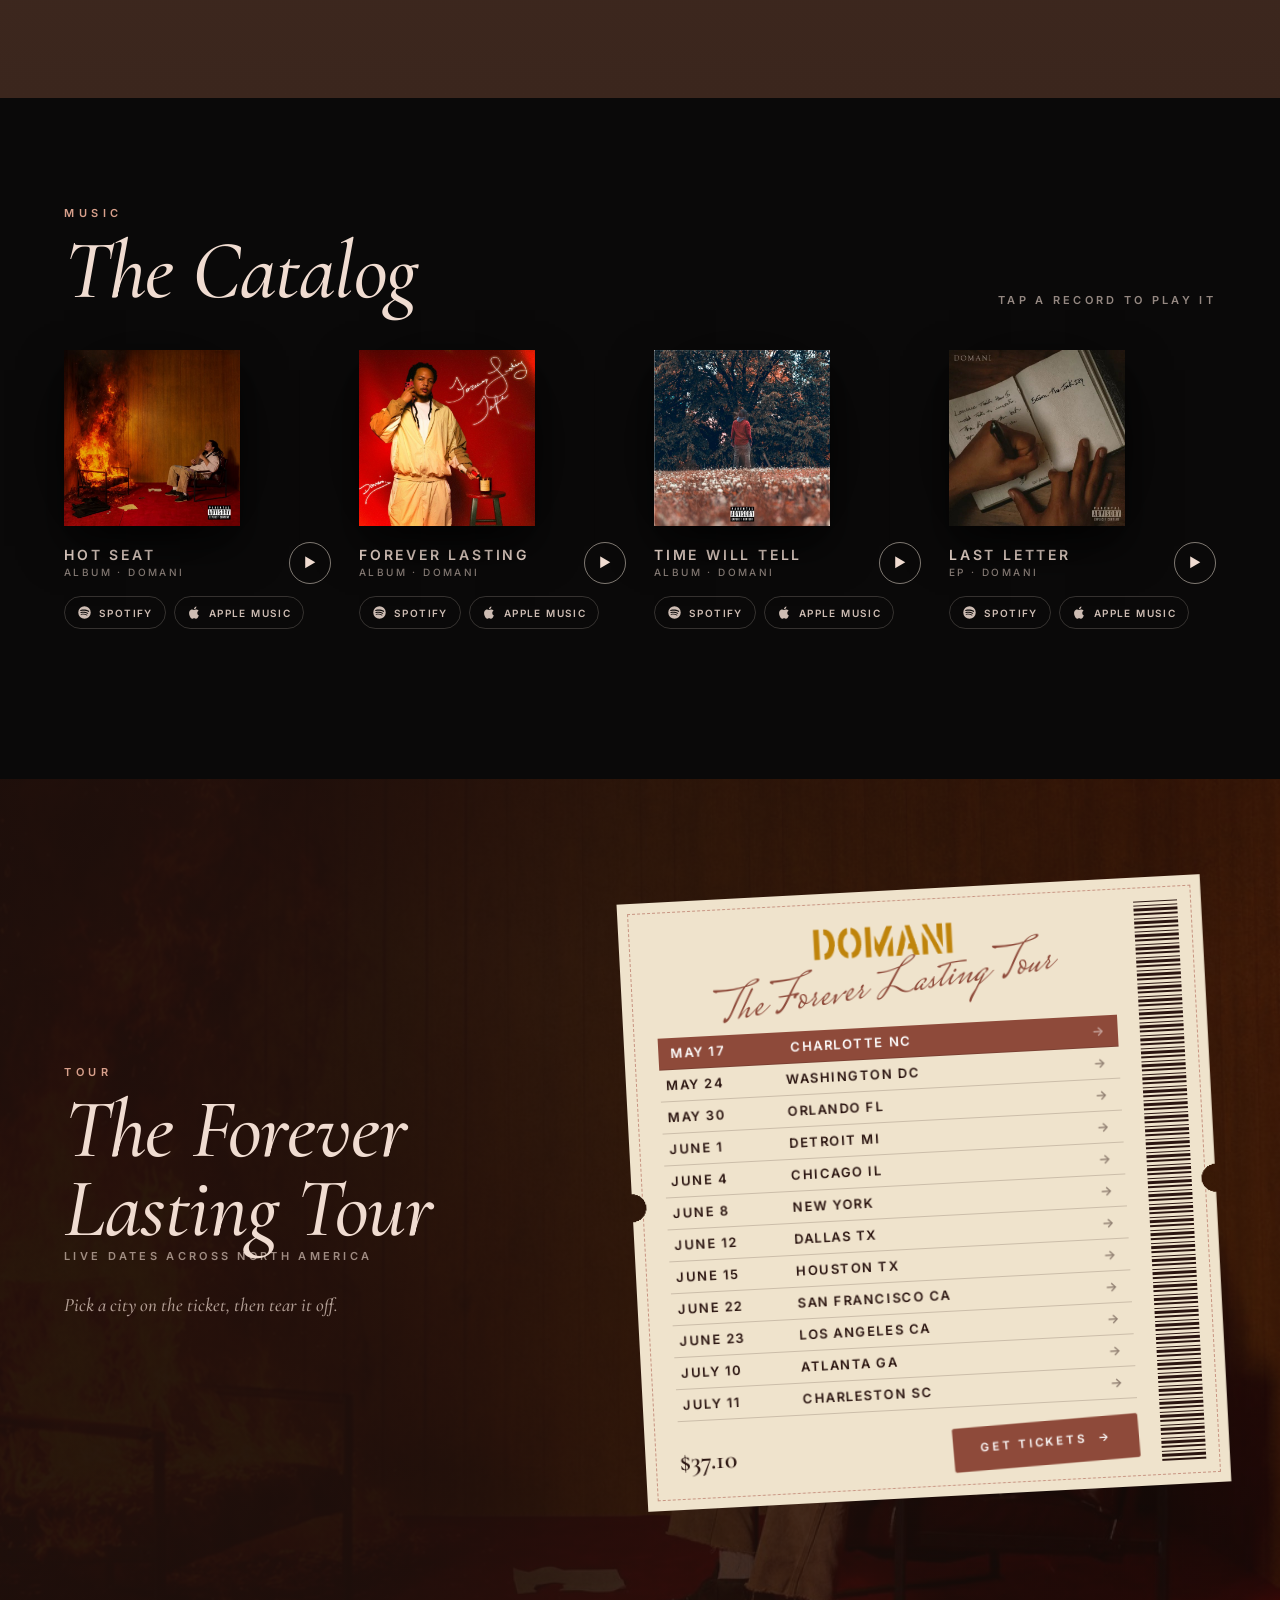
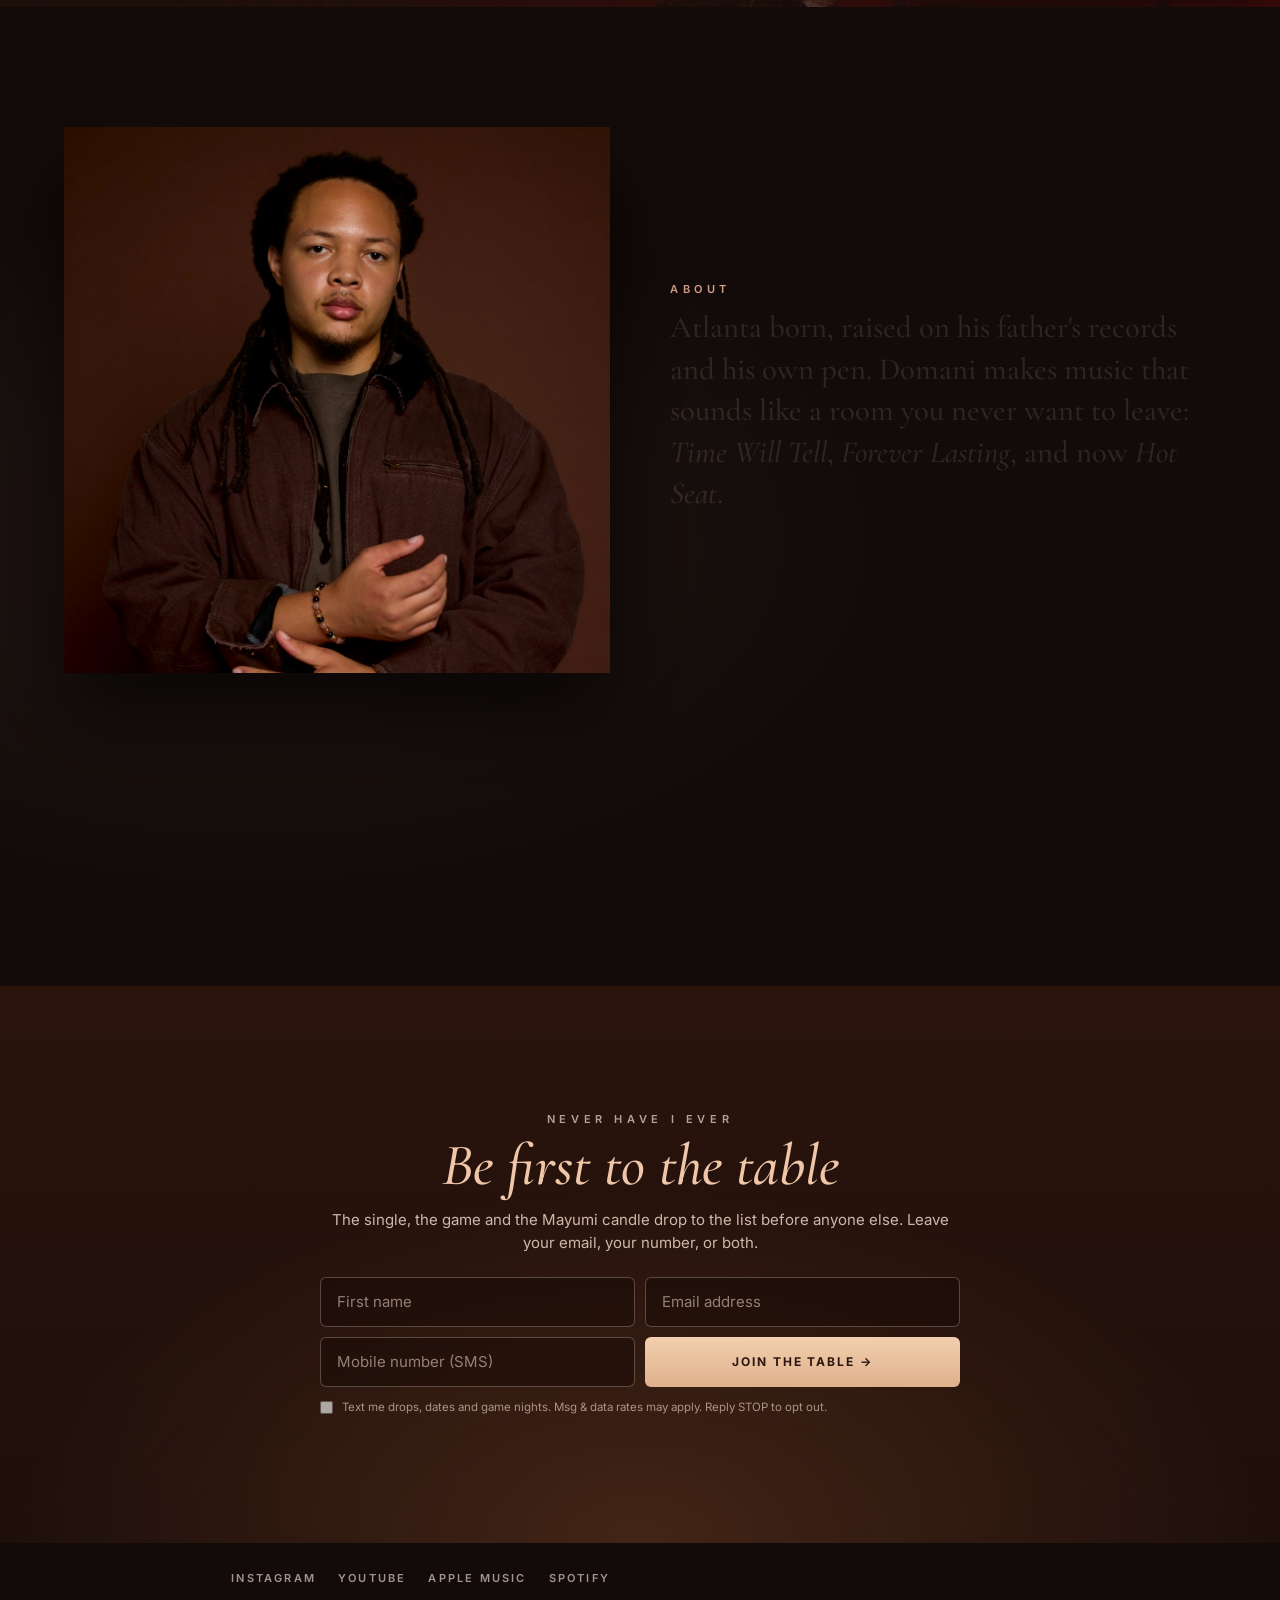
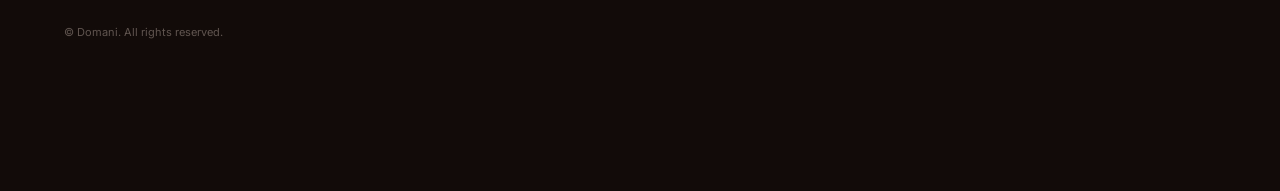
==== commit cf52b189: "Bring back the Hot Seat toggle Co-Authored-By: Claude Opus 5.5 <noreply@anthropic.com>" ====
--- a/nhie/index.html
+++ b/nhie/index.html
@@ -24,14 +24,14 @@
 <header id="nav">
   <a href="#top" class="logo"><img src="img/logo.svg?v=4" alt="Domani"></a>
   <nav><a href="#single">Single</a><a href="#videos">Videos</a><a href="https://mayumicandles.com/" target="_blank" rel="noopener">Candles</a><a href="#shop">Shop</a><a href="#music">Music</a><a href="#tour">Tour</a><a href="#about">About</a></nav>
-  <div class="era" role="group" aria-label="Switch era"><a href="./" class=on aria-current=page>Never Have I Ever</a></div>
+  <div class="era" role="group" aria-label="Switch era"><a href="../hot.html">Hot Seat</a><a href="./" class=on aria-current=page>Never Have I Ever</a></div>
   <button class="burger" id="burger" aria-label="Open menu" aria-expanded="false"><i></i><i></i></button>
   <button class="themebtn" id="themeBtn" aria-label="Switch to light mode"><svg class="moon" viewBox="0 0 24 24"><path d="M20 14.5A8 8 0 1 1 9.5 4a6.5 6.5 0 0 0 10.5 10.5z"/></svg><svg class="sun" viewBox="0 0 24 24"><circle cx="12" cy="12" r="4.2"/><path d="M12 2v2.5M12 19.5V22M2 12h2.5M19.5 12H22M4.9 4.9l1.8 1.8M17.3 17.3l1.8 1.8M4.9 19.1l1.8-1.8M17.3 6.7l1.8-1.8"/></svg></button>
   <button class="bagbtn" data-open-cart aria-label="Open bag"><svg viewBox="0 0 24 24"><path d="M5 8h14l-1 13H6L5 8z"/><path d="M9 8V6a3 3 0 0 1 6 0v2"/></svg><i data-cart-count></i></button>
 </header>
 
 <div id="menu" aria-hidden="true"><nav><a href="#single">Single</a><a href="#videos">Videos</a><a href="https://mayumicandles.com/" target="_blank" rel="noopener">Candles</a><a href="#shop">Shop</a><a href="#music">Music</a><a href="#tour">Tour</a><a href="#about">About</a><a href="#join">Join</a></nav>
-  <div class="m-era"><a href="./" class="on">Never Have I Ever</a></div></div>
+  <div class="m-era"><a href="../hot.html">Hot Seat</a><a href="./" class="on">Never Have I Ever</a></div></div>
 
 <main>
 <section id="top" class="hero">
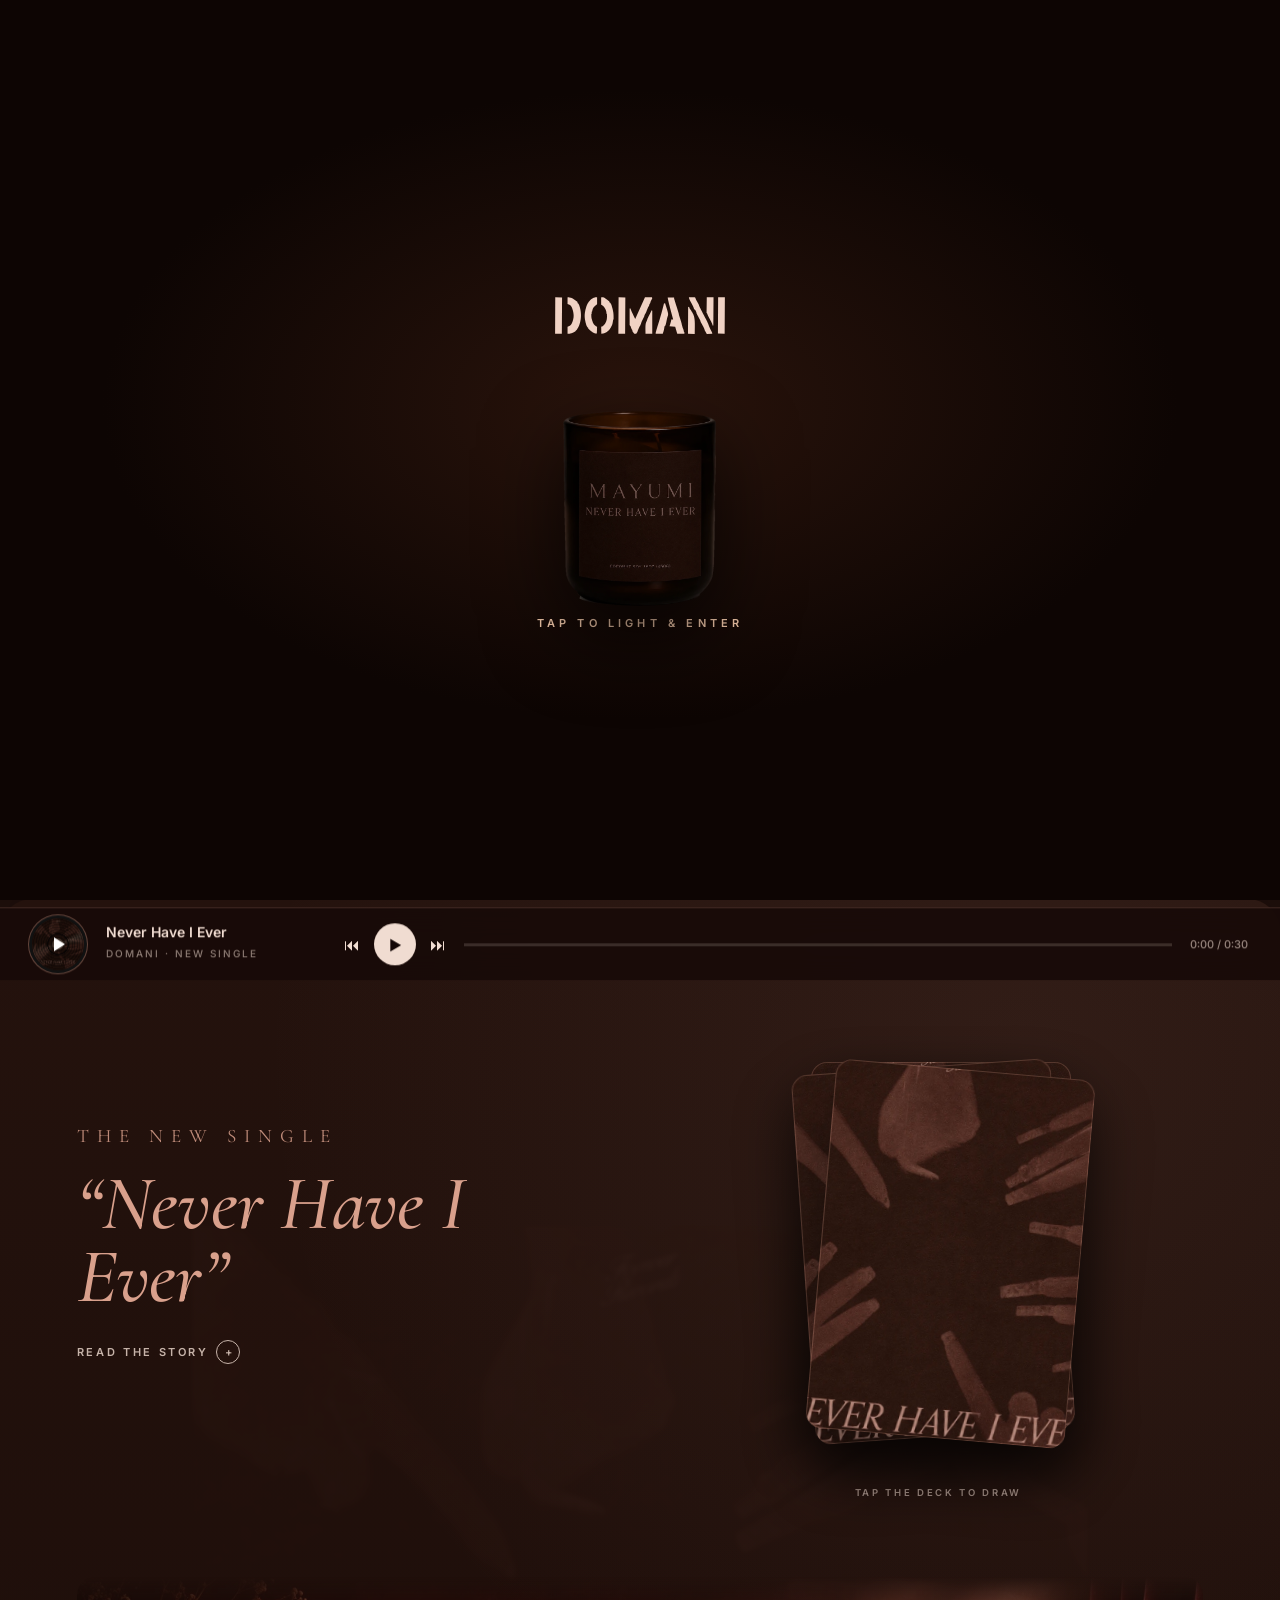
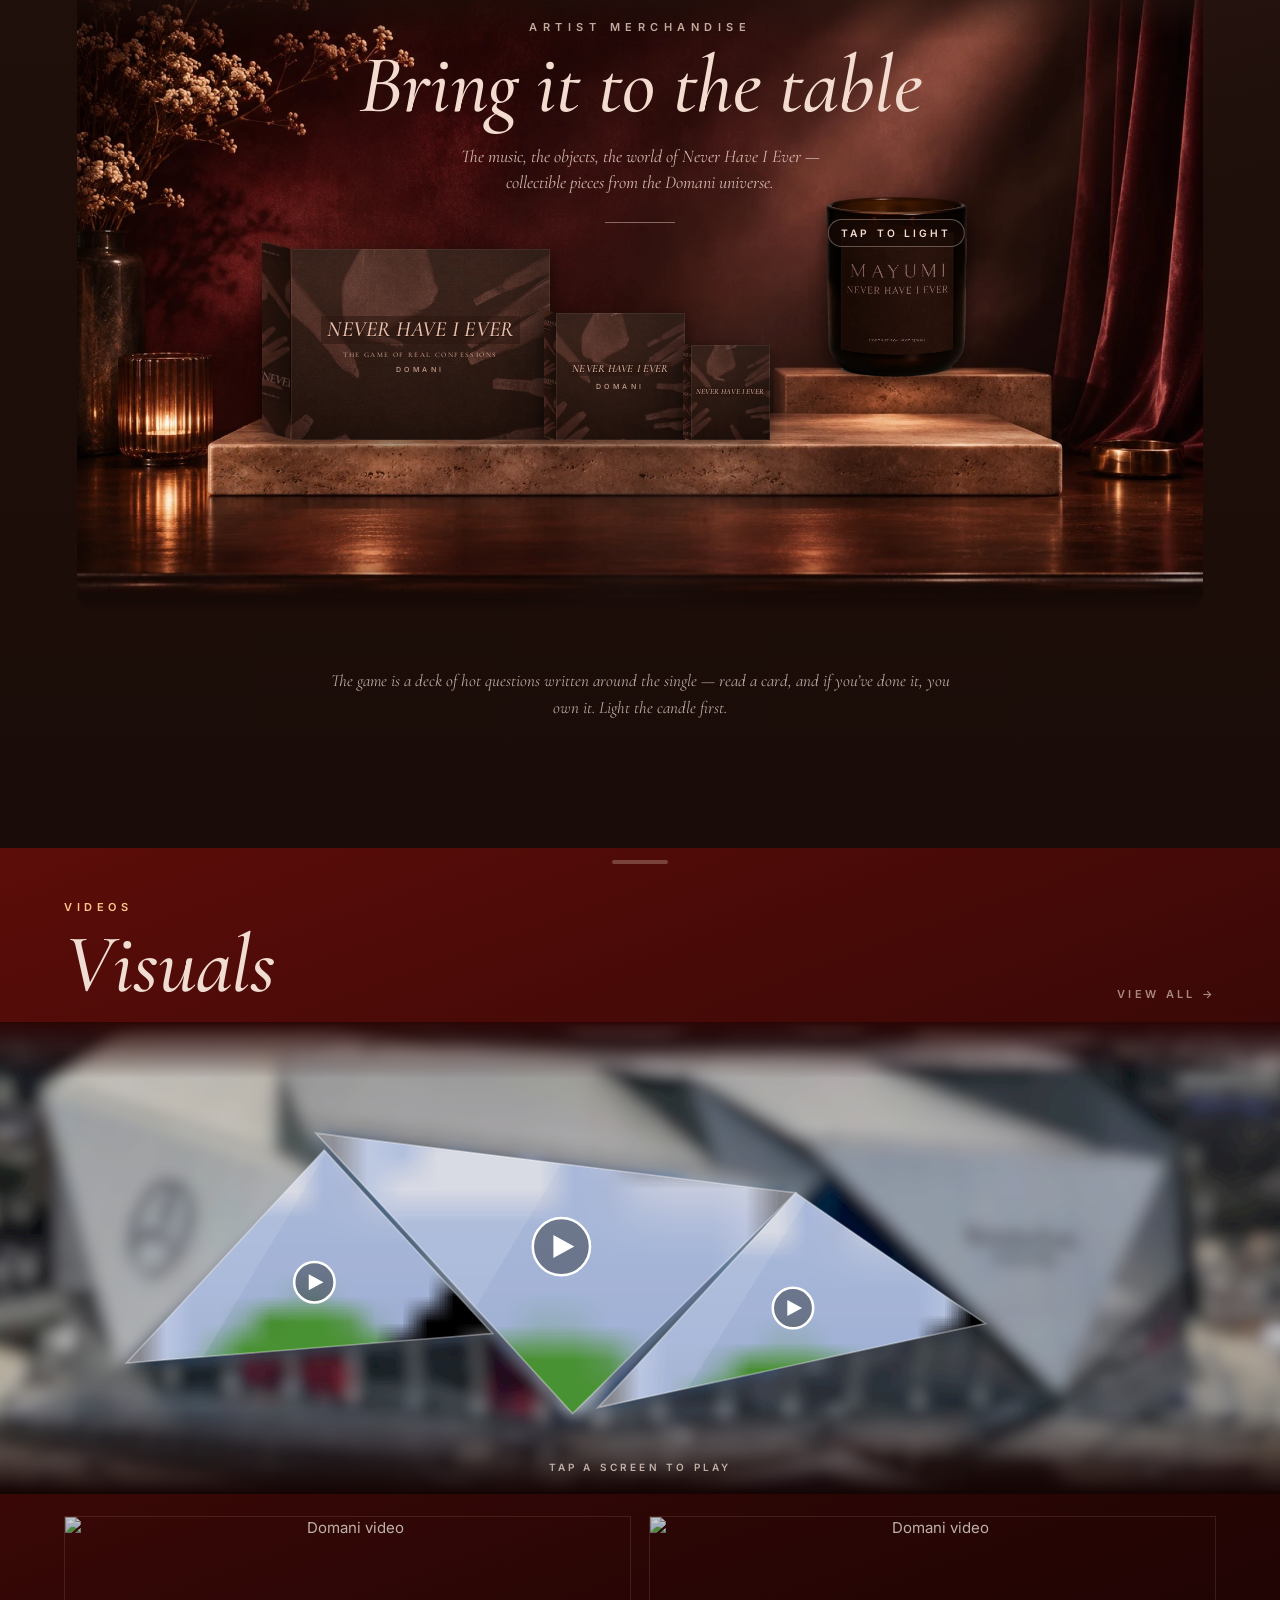
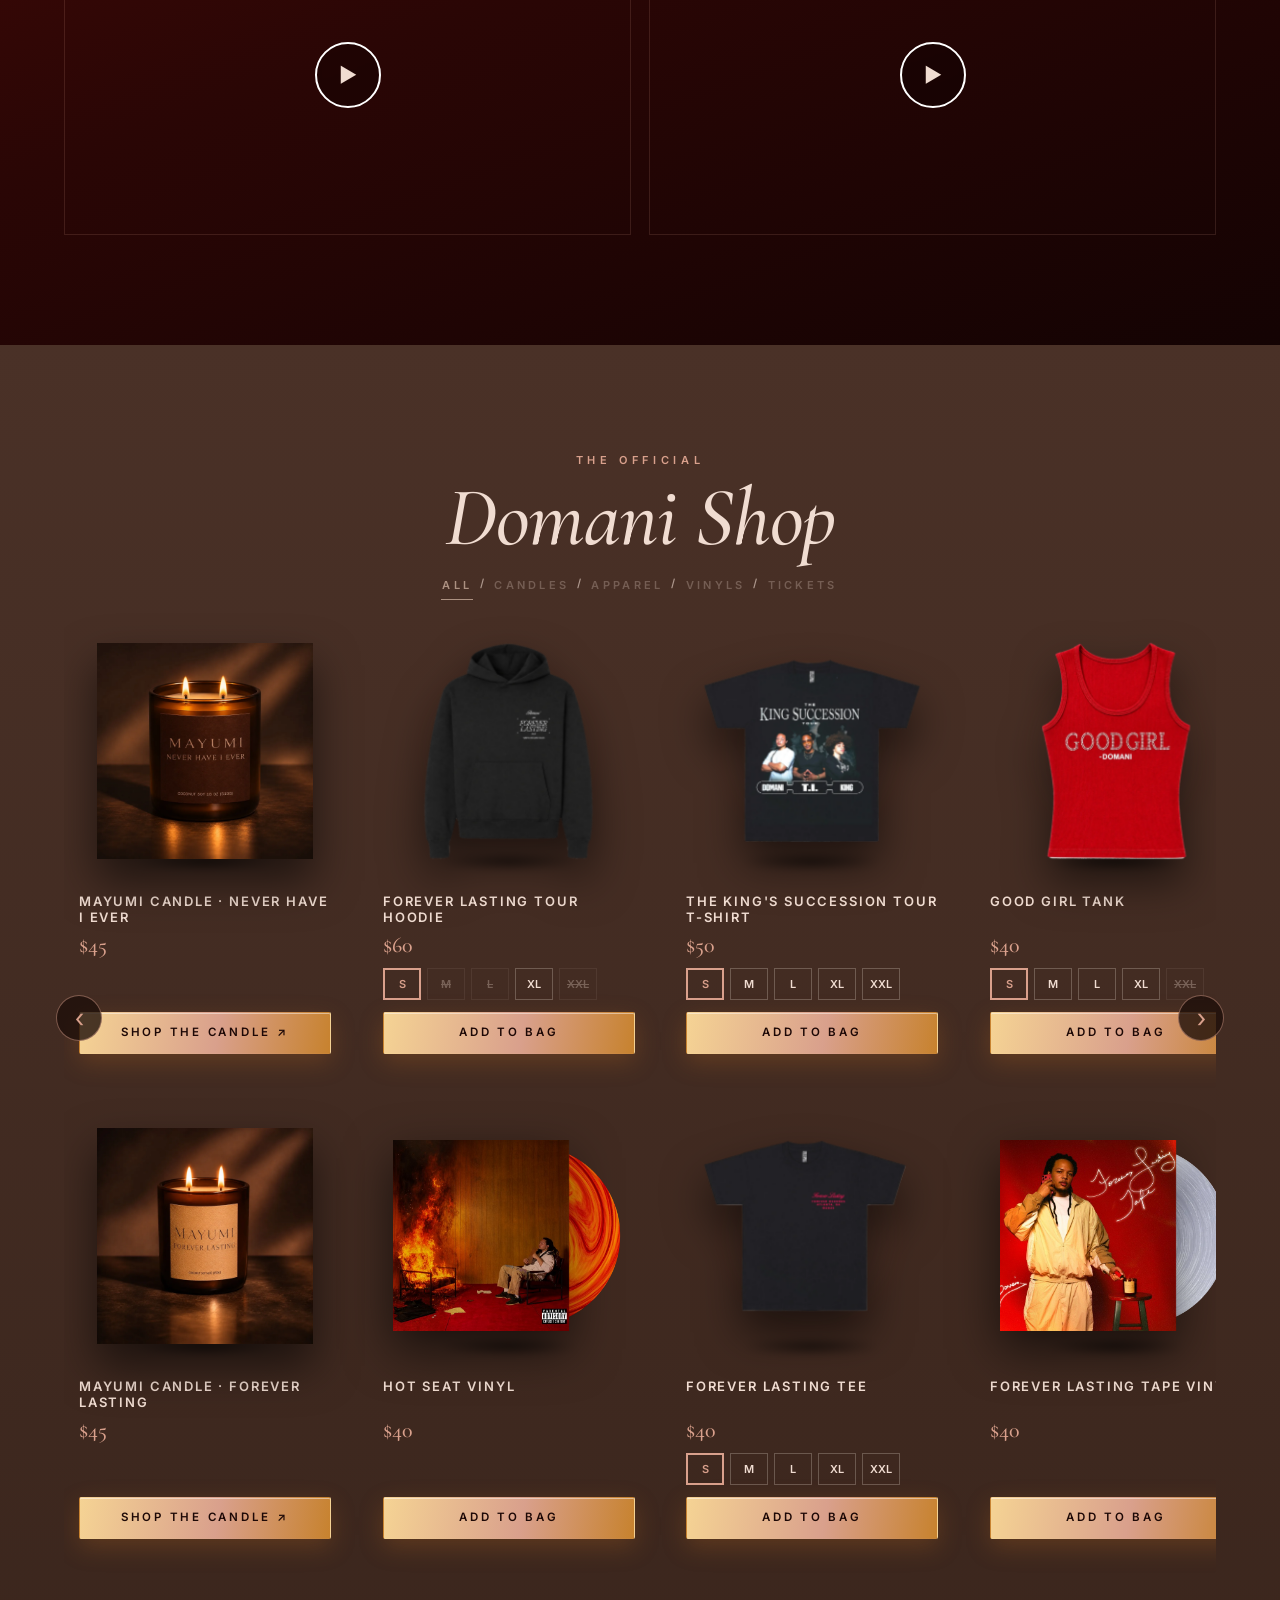
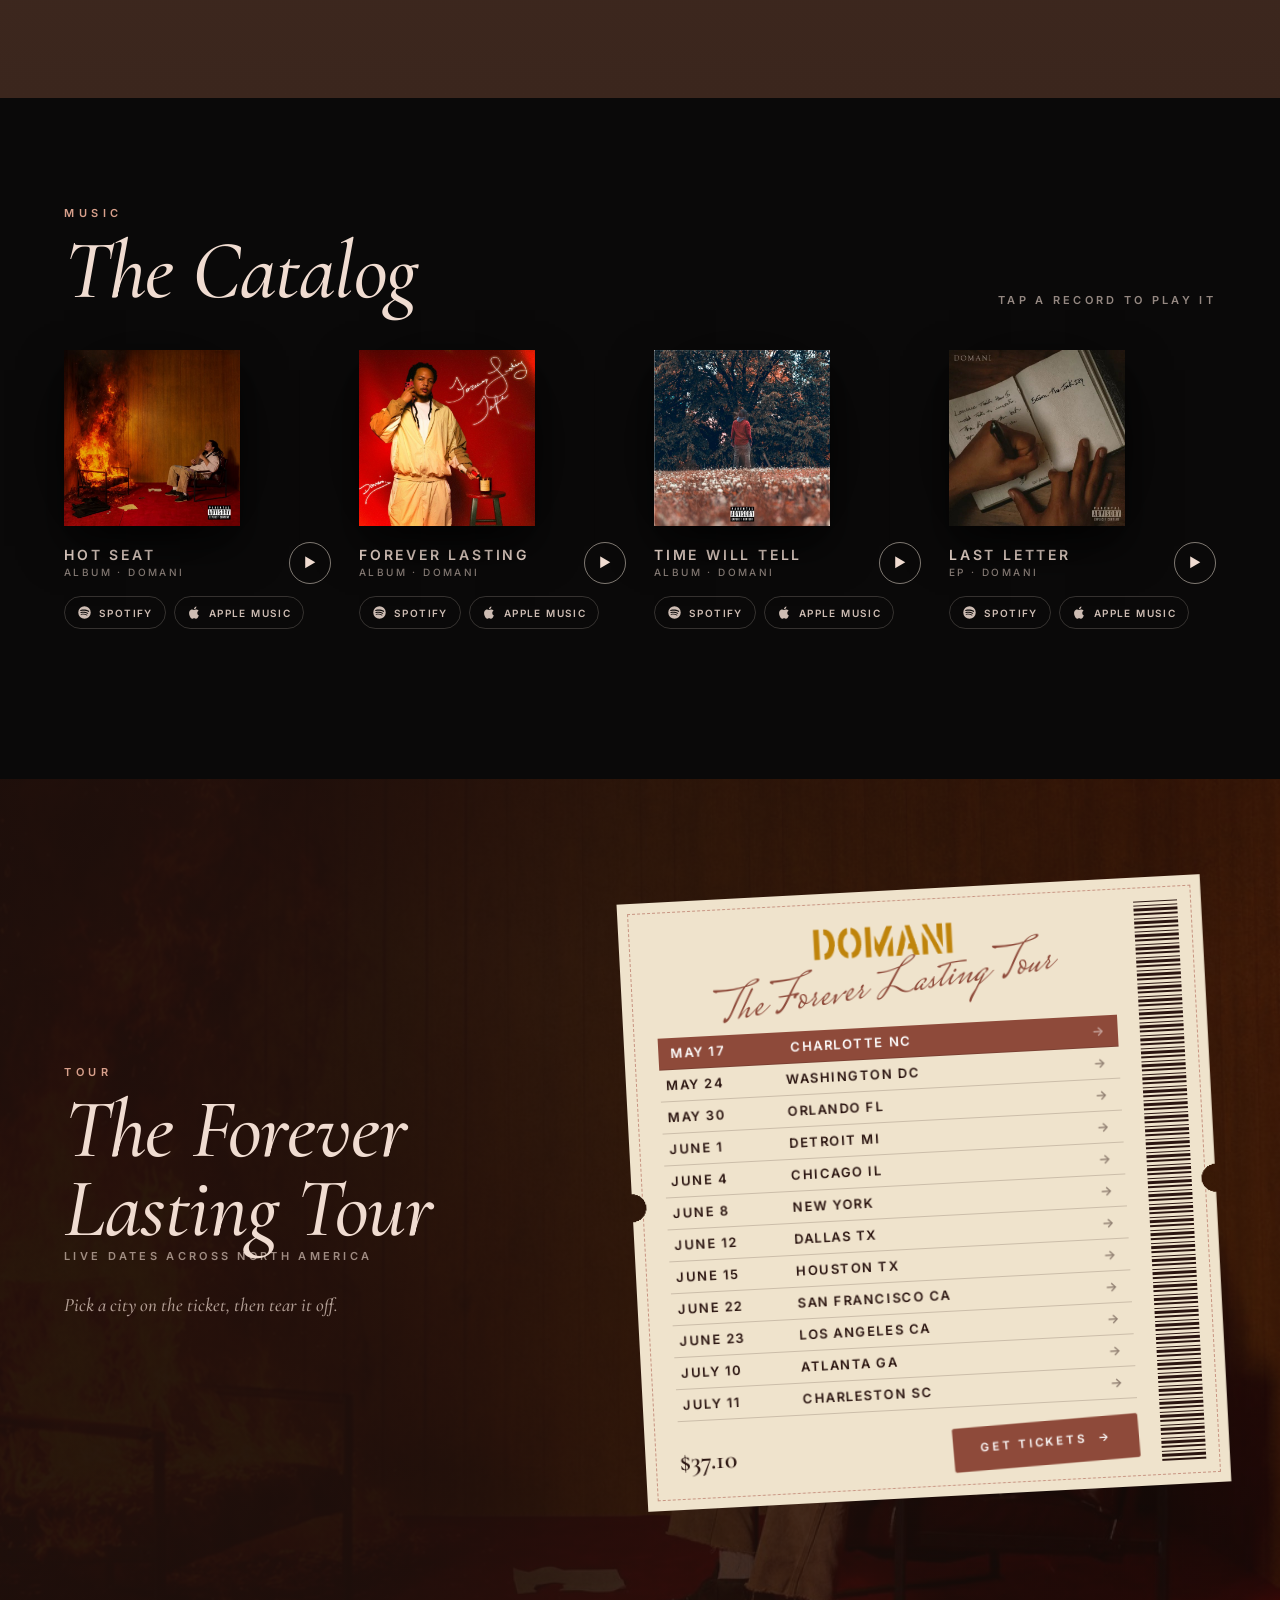
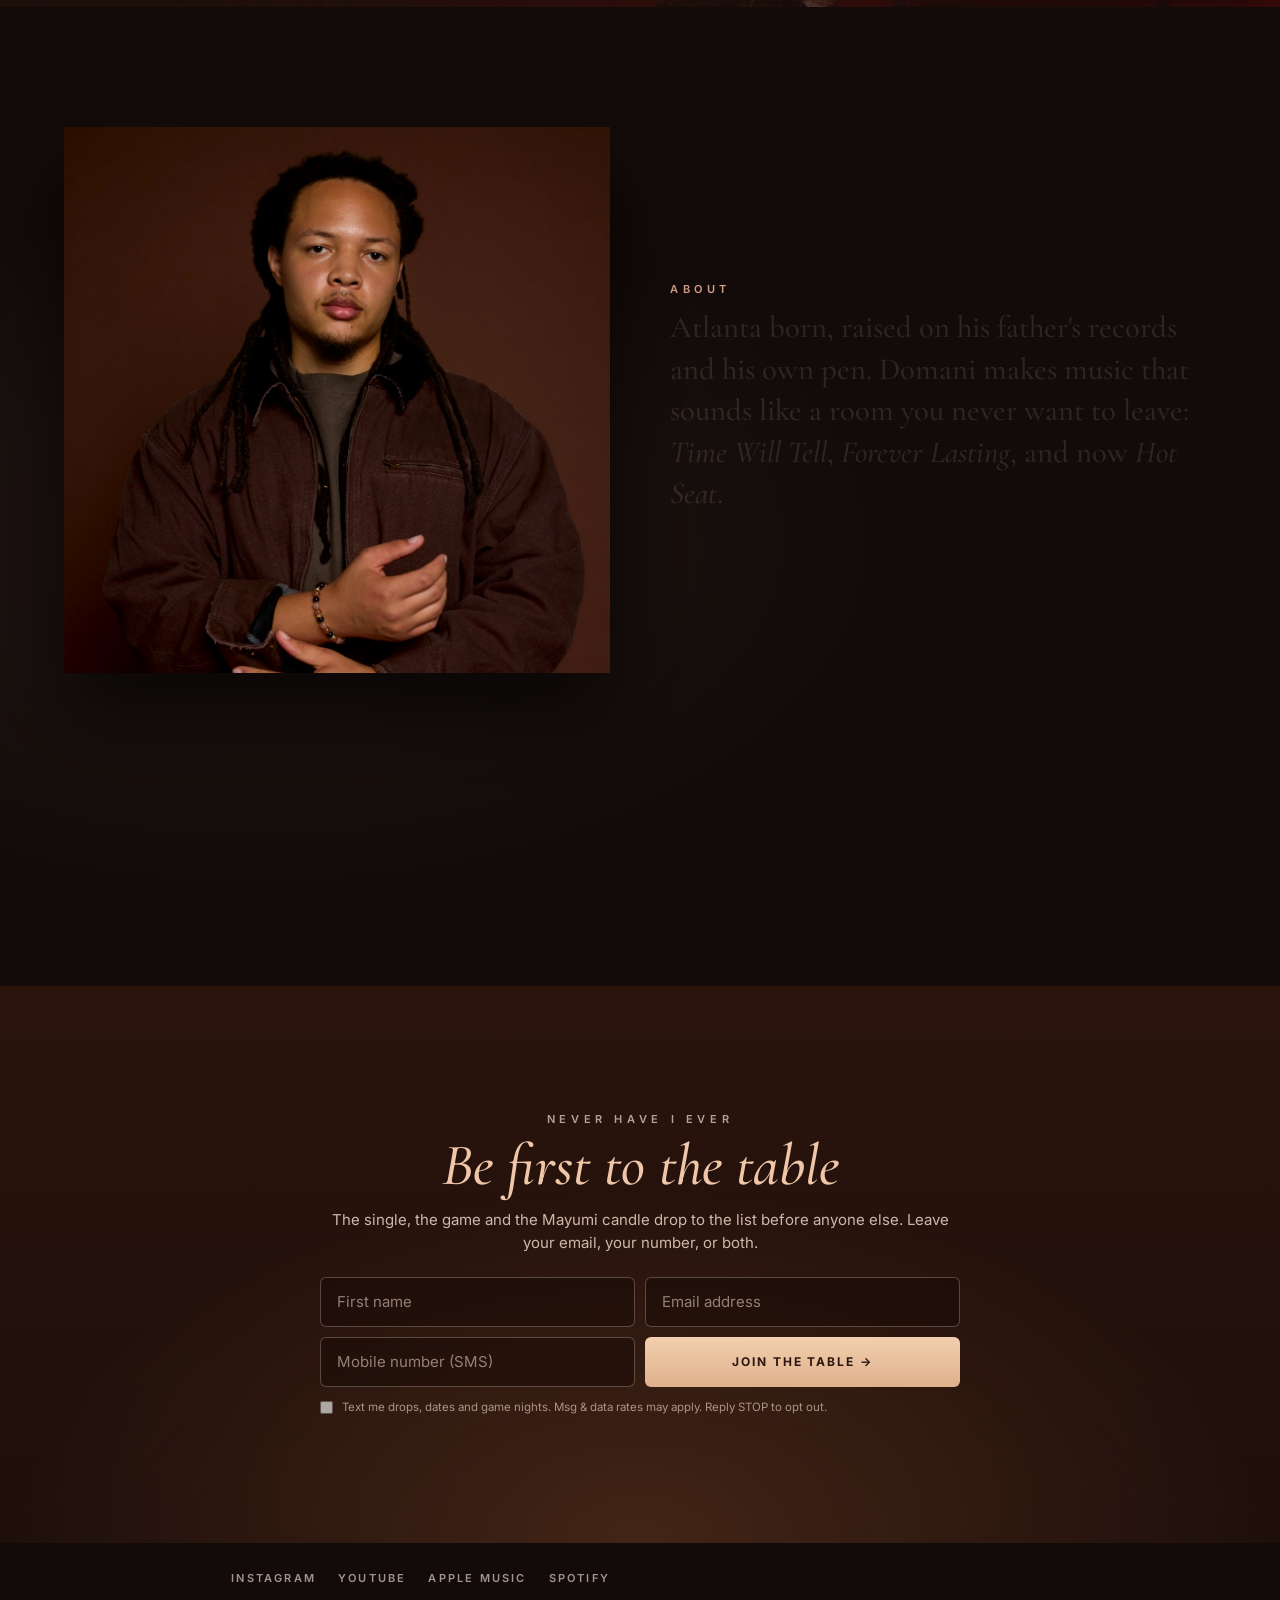
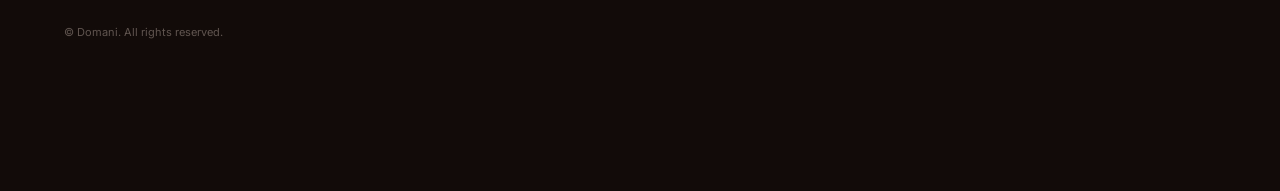
==== commit cb54a3ba: "Speed: stop hidden fire loop, throttle scroll work, pause off-screen animations Co-Authored-By: Clau" ====
--- a/nhie/index.html
+++ b/nhie/index.html
@@ -11,7 +11,7 @@
 <link rel="preconnect" href="https://fonts.googleapis.com">
 <link href="https://fonts.googleapis.com/css2?family=Cormorant+Garamond:ital,wght@0,500;0,600;1,500&family=Inter:wght@400;500;600;700&family=Mrs+Saint+Delafield&family=Oswald:wght@500;700&display=swap" rel="stylesheet">
 <link rel="stylesheet" href="store.css?v=2">
-<link rel="stylesheet" href="v3.css?v=142m">
+<link rel="stylesheet" href="v3.css?v=143m">
 <script>try{if(localStorage.getItem("domani-entered"))document.documentElement.classList.add("entered");if(localStorage.getItem("domani-joined"))document.documentElement.classList.add("joined")}catch(e){}</script>
 </head>
 <body class="locked">
@@ -186,7 +186,7 @@
 <script src="https://cdnjs.cloudflare.com/ajax/libs/gsap/3.12.5/ScrollTrigger.min.js"></script>
 <script src="https://cdn.jsdelivr.net/npm/lenis@1.1.13/dist/lenis.min.js"></script>
 <script src="store.js?v=4"></script>
-<script src="v3.js?v=65"></script>
+<script src="v3.js?v=66"></script>
 <script src="motion.js?v=6"></script>
 <script>
 (() => {
--- a/nhie/v3.css
+++ b/nhie/v3.css
@@ -1186,3 +1186,7 @@
 .o-candle:not(.unlit) .tap-l{opacity:1;pointer-events:auto;background:#d39a83;color:#2b1610;border-color:transparent;font-weight:700;box-shadow:0 10px 24px rgba(0,0,0,.35)}
 .cbuy{display:none!important}
 .portrait img{object-position:50% 12%}
+
+/* performance: off-screen sections stop animating; filtered floaters get their own layer so they don't repaint */
+.offscreen, .offscreen *, .offscreen *::before, .offscreen *::after { animation-play-state: paused !important; }
+:is(#shop,#pdp) .pc .flip img, .stage-main img, .h3-sun, .o-candle .flame { will-change: transform; }
